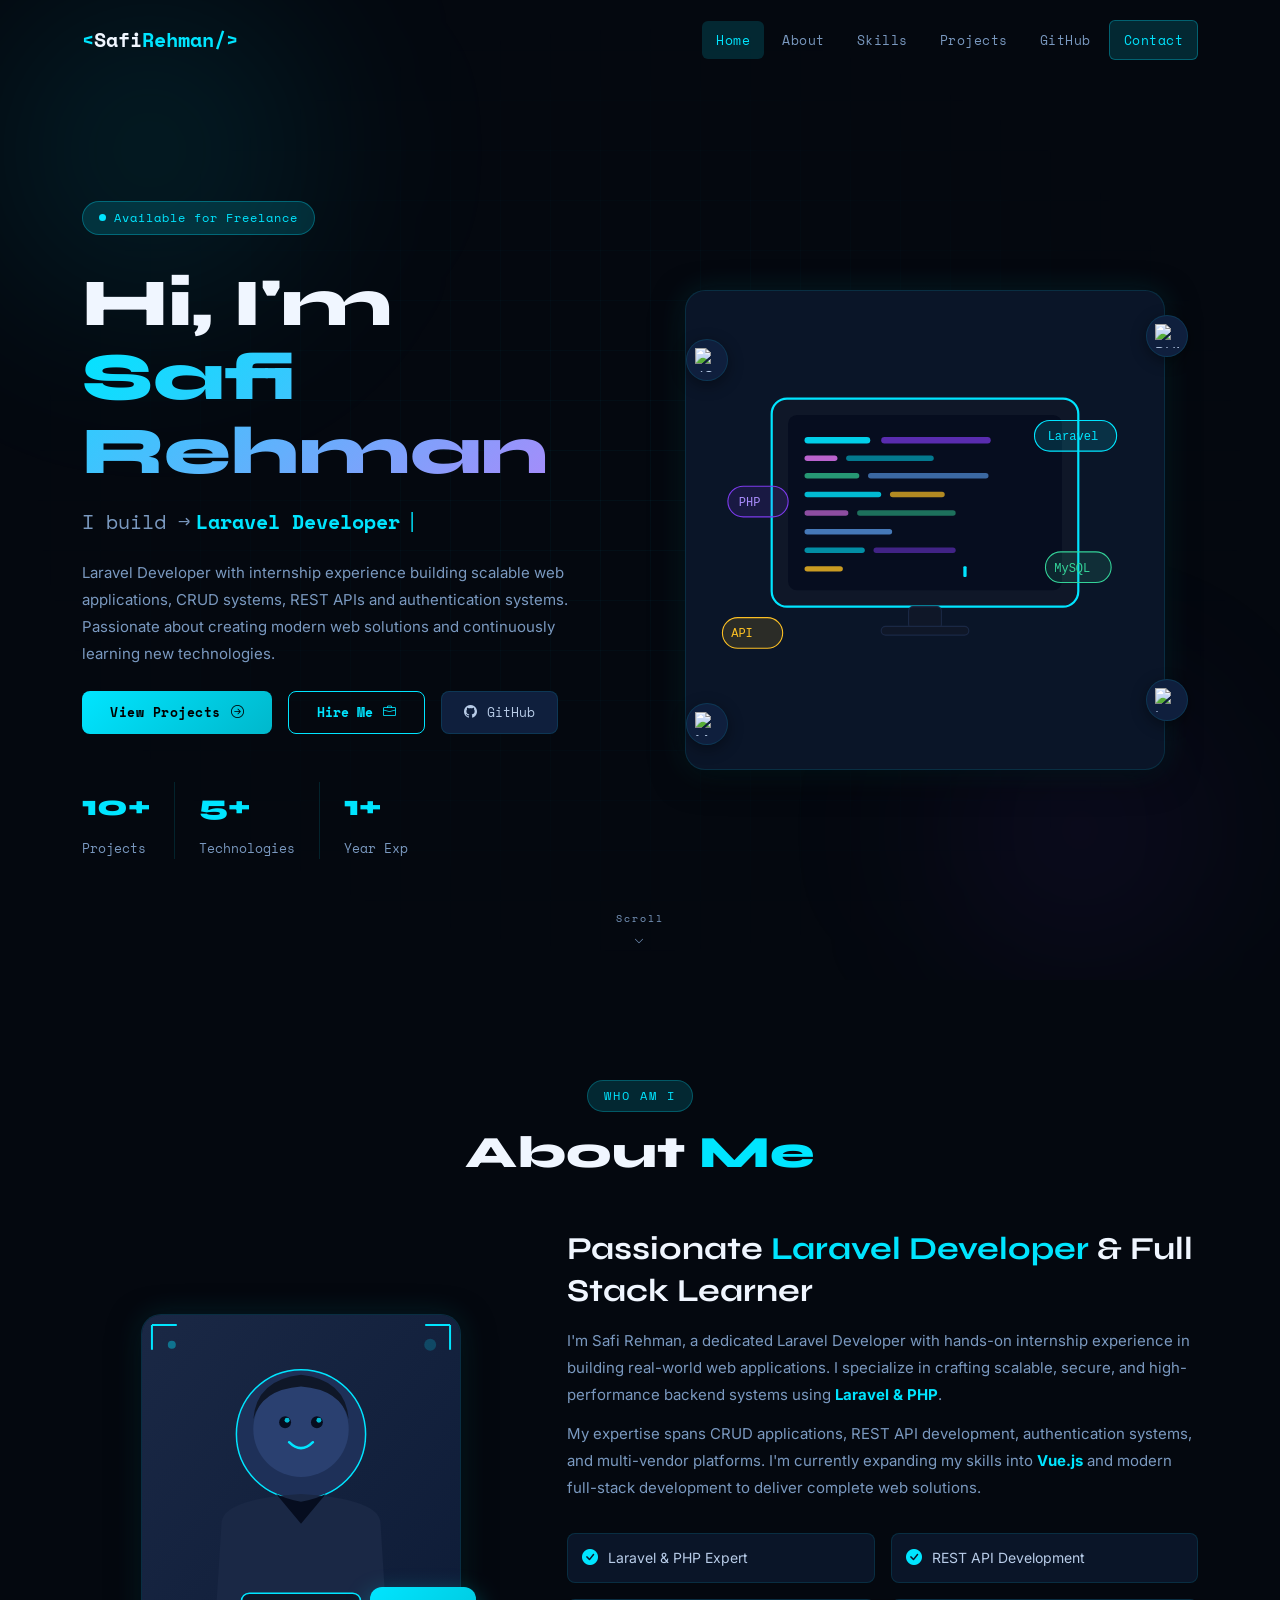
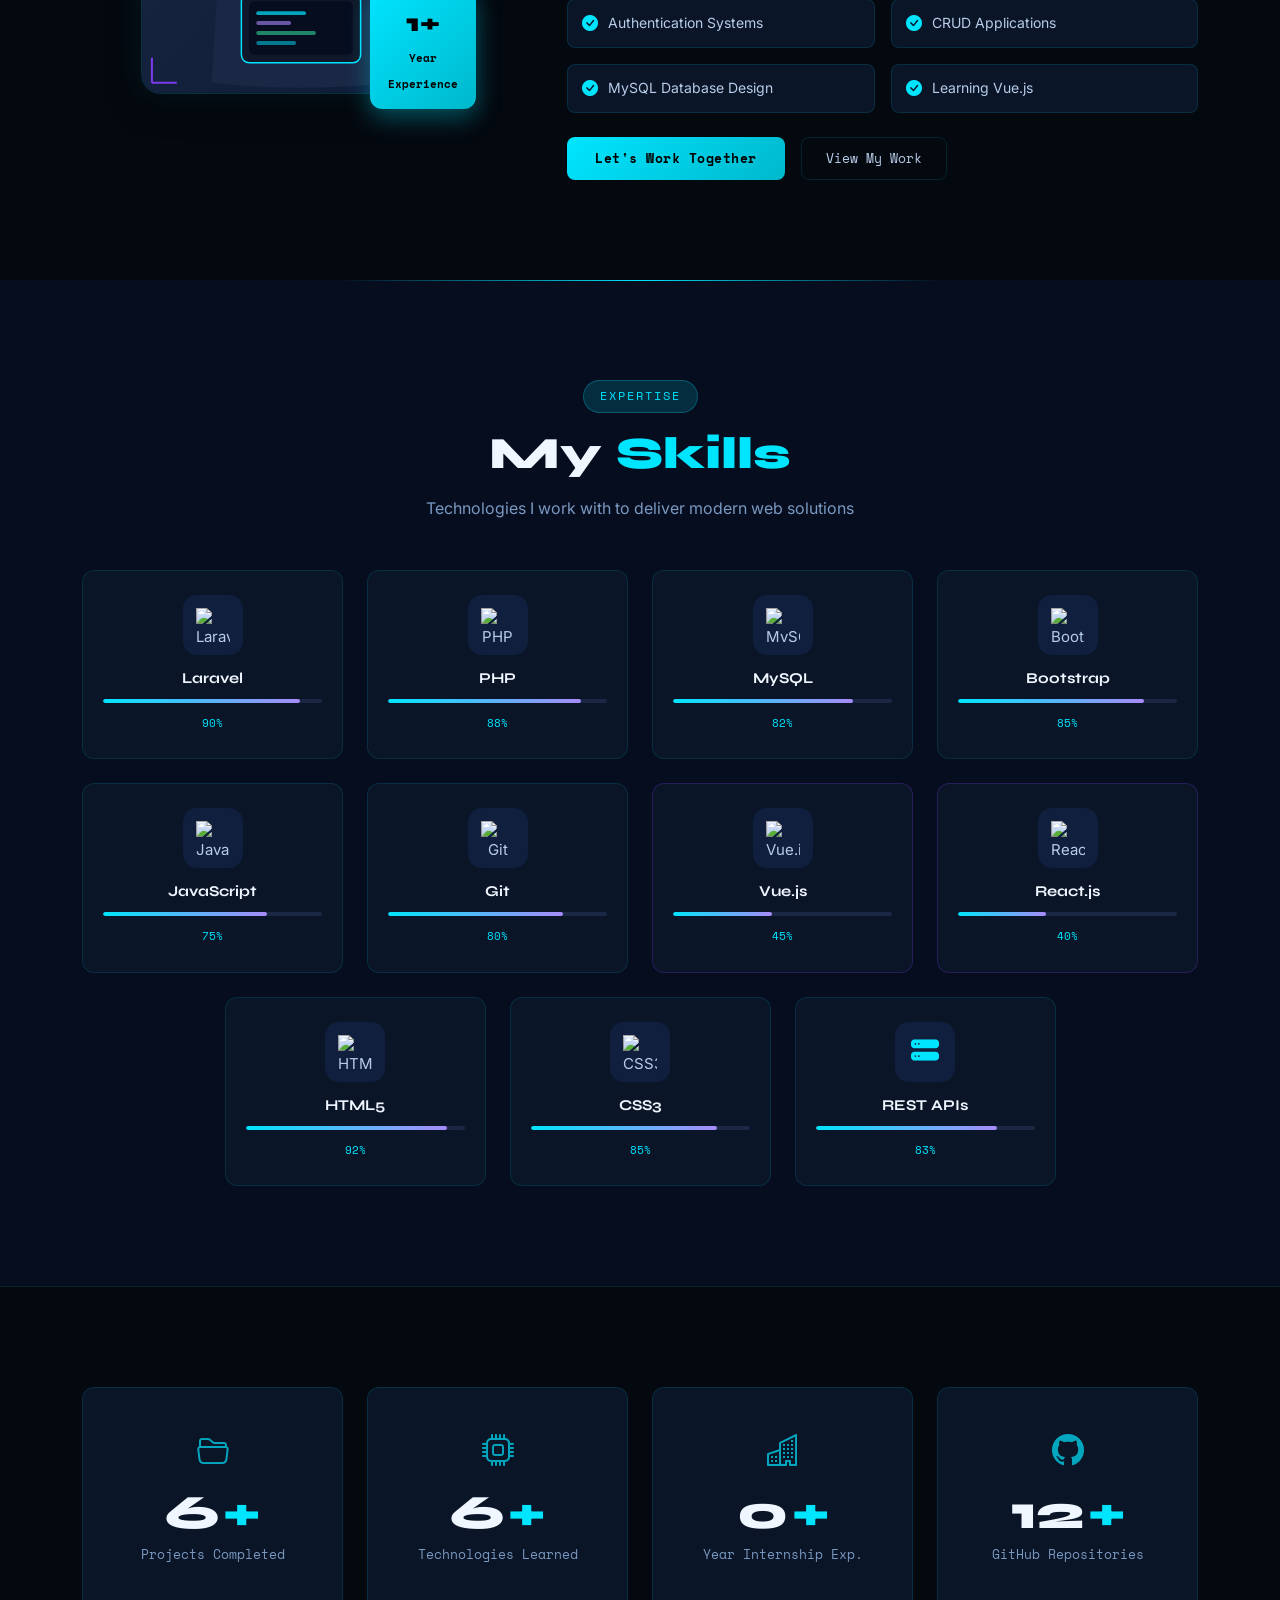
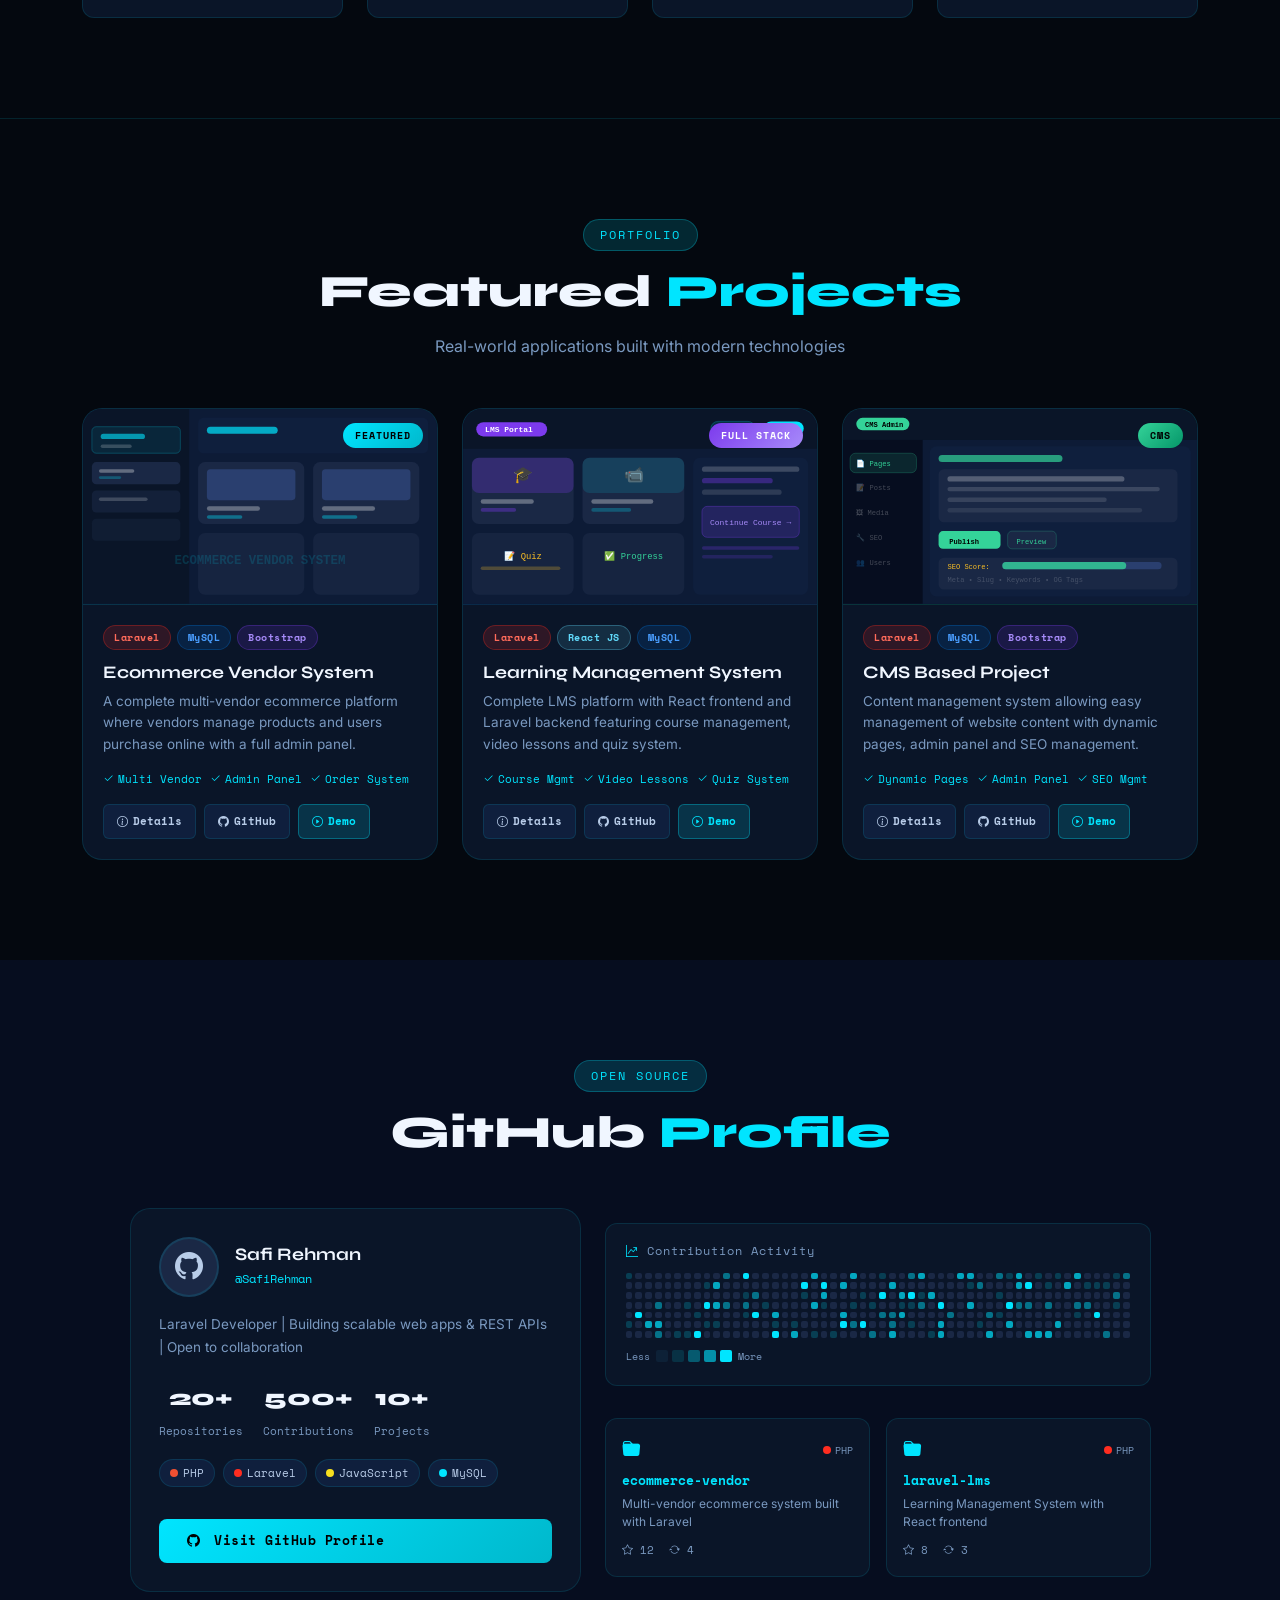
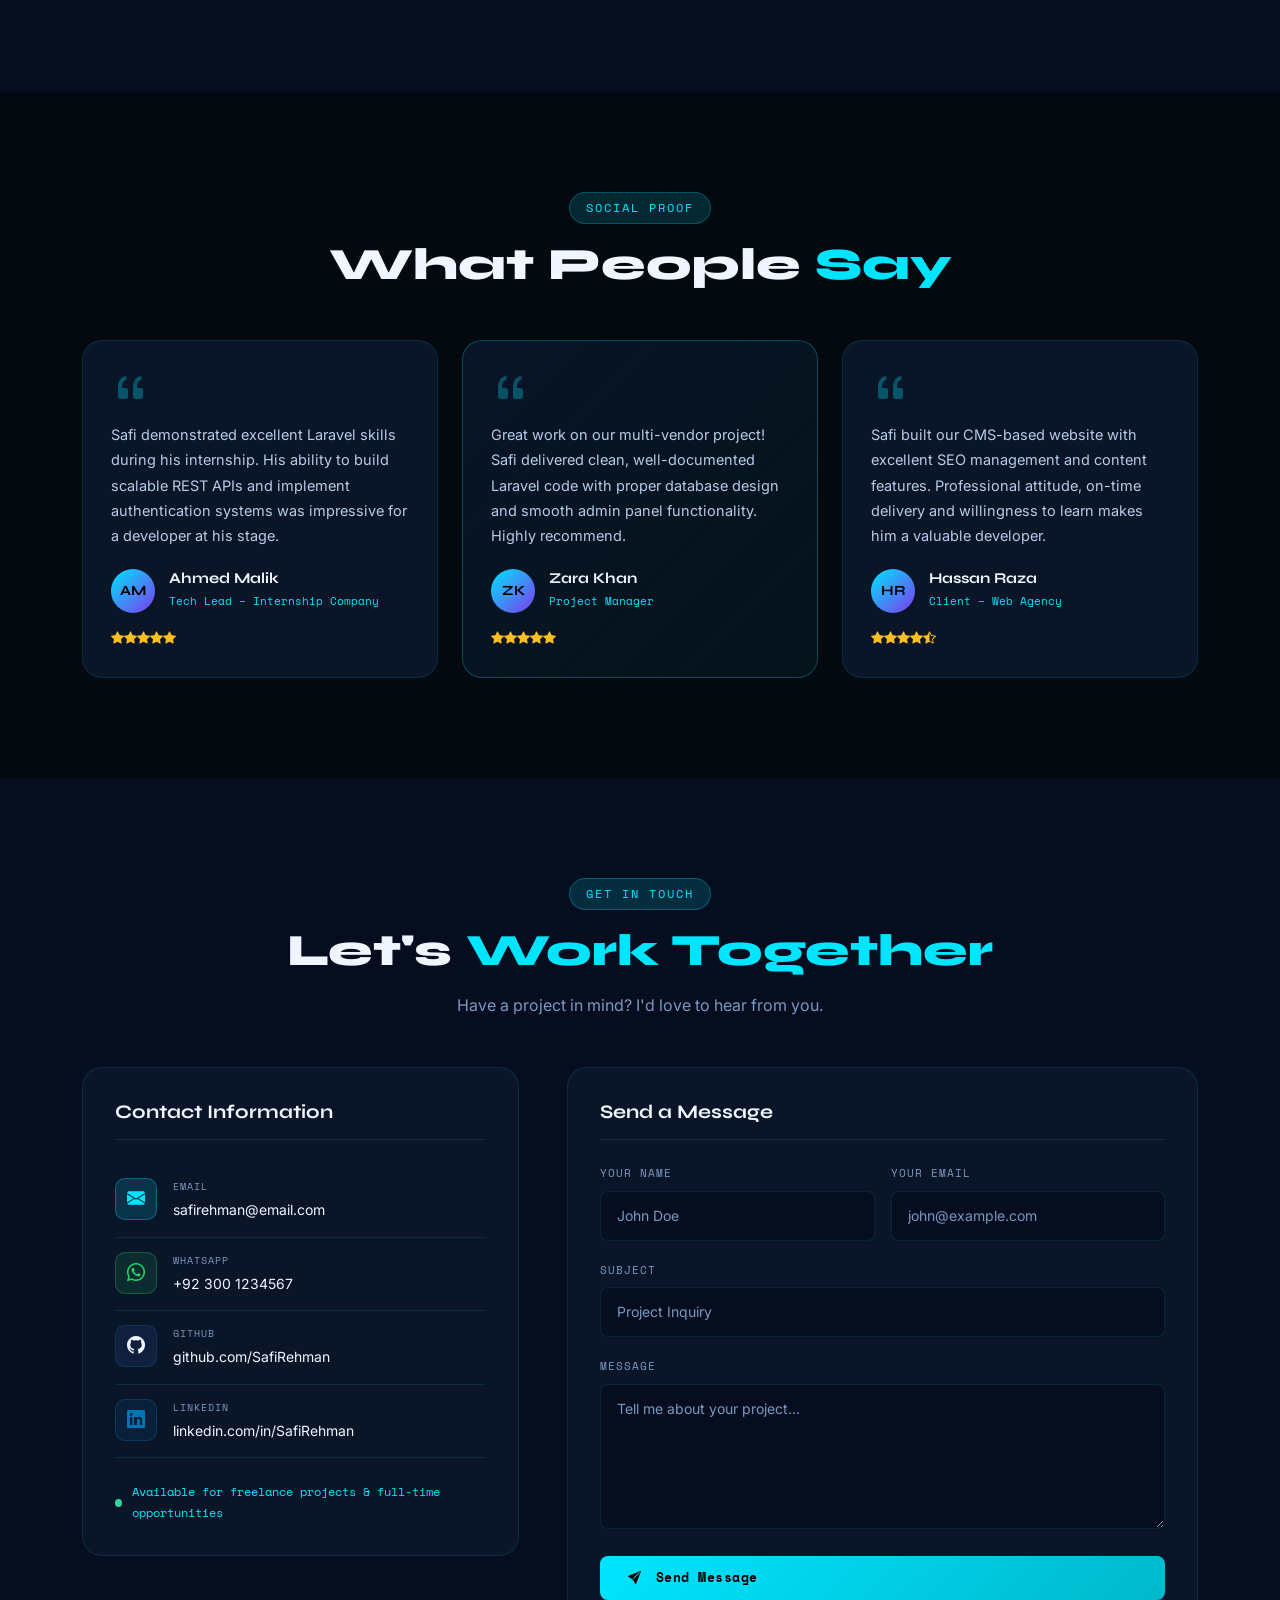
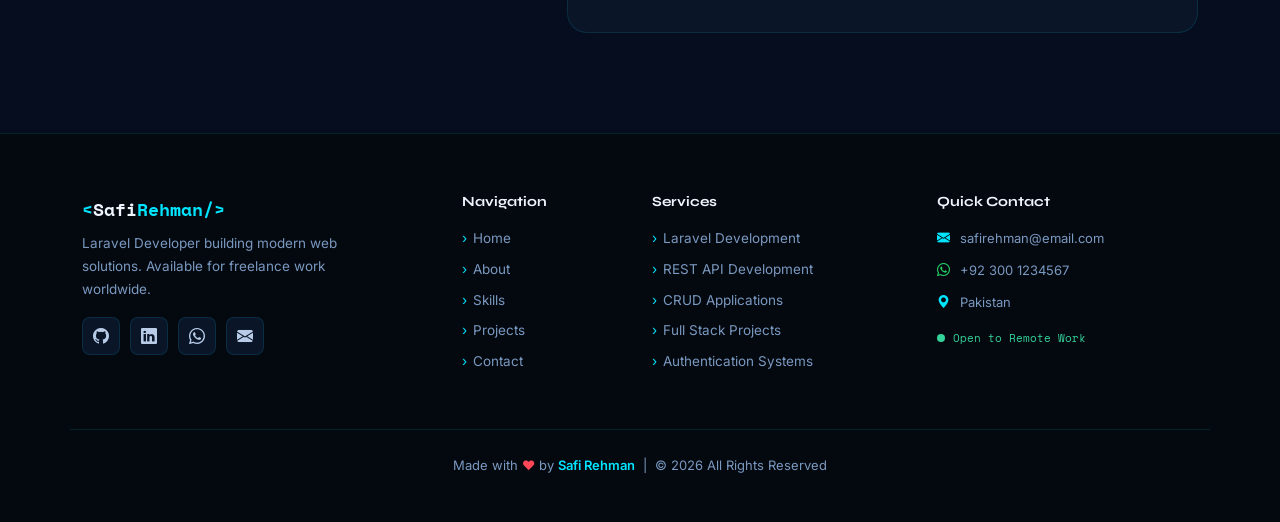
==== index.html @ 3c4dfdd4 "Porfolio website" ====
<!DOCTYPE html>
<html lang="en">
<head>
  <meta charset="UTF-8" />
  <meta name="viewport" content="width=device-width, initial-scale=1.0" />
  <meta name="description" content="Safi Rehman – Laravel Developer crafting scalable web apps, REST APIs, and full-stack solutions. Available for freelance work." />
  <meta name="keywords" content="Laravel Developer, PHP Developer, Full Stack Developer, REST API, Freelance Developer, Safi Rehman" />
  <meta name="author" content="Safi Rehman" />
  <meta property="og:title" content="Safi Rehman | Laravel Developer" />
  <meta property="og:description" content="Laravel Developer building scalable web apps & REST APIs." />
  <title>Safi Rehman | Laravel Developer</title>

  <!-- Bootstrap 5 -->
  <link href="https://cdn.jsdelivr.net/npm/bootstrap@5.3.3/dist/css/bootstrap.min.css" rel="stylesheet"/>
  <!-- AOS -->
  <link href="https://unpkg.com/aos@2.3.4/dist/aos.css" rel="stylesheet"/>
  <!-- Bootstrap Icons -->
  <link href="https://cdn.jsdelivr.net/npm/bootstrap-icons@1.11.3/font/bootstrap-icons.min.css" rel="stylesheet"/>
  <!-- Google Fonts -->
  <link href="https://fonts.googleapis.com/css2?family=Space+Mono:wght@400;700&family=Syne:wght@400;600;700;800&family=Inter:wght@300;400;500&display=swap" rel="stylesheet"/>
  <!-- Custom CSS -->
  <link rel="stylesheet" href="style.css"/>
</head>
<body>

<!-- ===================== NAVBAR ===================== -->
<nav class="navbar navbar-expand-lg fixed-top" id="mainNav">
  <div class="container">
    <a class="navbar-brand" href="#home">
      <span class="brand-dot">&lt;</span>Safi<span class="brand-accent">Rehman</span><span class="brand-dot">/&gt;</span>
    </a>
    <button class="navbar-toggler" type="button" data-bs-toggle="collapse" data-bs-target="#navMenu">
      <span class="hamburger-icon"><span></span><span></span><span></span></span>
    </button>
    <div class="collapse navbar-collapse" id="navMenu">
      <ul class="navbar-nav ms-auto align-items-lg-center gap-lg-1">
        <li class="nav-item"><a class="nav-link" href="#home">Home</a></li>
        <li class="nav-item"><a class="nav-link" href="#about">About</a></li>
        <li class="nav-item"><a class="nav-link" href="#skills">Skills</a></li>
        <li class="nav-item"><a class="nav-link" href="#projects">Projects</a></li>
        <li class="nav-item"><a class="nav-link" href="#github">GitHub</a></li>
        <li class="nav-item"><a class="nav-link nav-cta" href="#contact">Contact</a></li>
      </ul>
    </div>
  </div>
</nav>

<!-- ===================== HERO ===================== -->
<section id="home" class="hero-section">
  <div class="hero-bg-grid"></div>
  <div class="hero-orb hero-orb-1"></div>
  <div class="hero-orb hero-orb-2"></div>
  <div class="container">
    <div class="row align-items-center min-vh-100">
      <div class="col-lg-6 hero-content" data-aos="fade-right" data-aos-duration="900">
        <div class="hero-badge mb-3"><span class="badge-dot"></span> Available for Freelance</div>
        <h1 class="hero-heading">Hi, I'm<br/><span class="name-highlight">Safi Rehman</span></h1>
        <div class="hero-typed-wrapper">
          <span class="typed-prefix">I build → </span>
          <span id="typed-text" class="typed-text"></span><span class="typed-cursor">|</span>
        </div>
        <p class="hero-desc">
          Laravel Developer with internship experience building scalable web applications, CRUD systems, REST APIs and authentication systems. Passionate about creating modern web solutions and continuously learning new technologies.
        </p>
        <div class="hero-btns d-flex flex-wrap gap-3 mt-4">
          <a href="#projects" class="btn btn-primary-custom">View Projects <i class="bi bi-arrow-right-circle ms-1"></i></a>
          <a href="#contact" class="btn btn-hire">Hire Me <i class="bi bi-briefcase ms-1"></i></a>
          <a href="https://github.com" target="_blank" class="btn btn-github-hero"><i class="bi bi-github me-1"></i> GitHub</a>
        </div>
        <div class="hero-stats d-flex gap-4 mt-5">
          <div class="hero-stat"><span class="stat-num">10+</span><span class="stat-label">Projects</span></div>
          <div class="hero-stat-divider"></div>
          <div class="hero-stat"><span class="stat-num">5+</span><span class="stat-label">Technologies</span></div>
          <div class="hero-stat-divider"></div>
          <div class="hero-stat"><span class="stat-num">1+</span><span class="stat-label">Year Exp</span></div>
        </div>
      </div>
      <div class="col-lg-6 d-flex justify-content-center mt-5 mt-lg-0" data-aos="fade-left" data-aos-duration="900" data-aos-delay="200">
        <div class="hero-illustration-wrapper">
          <div class="hero-card-glow"></div>
          <div class="hero-avatar-card">
            <div class="hero-avatar-bg">
              <svg viewBox="0 0 400 400" xmlns="http://www.w3.org/2000/svg" class="hero-svg-illustration">
                <!-- Monitor -->
                <rect x="60" y="80" width="280" height="190" rx="14" fill="#0f1728" stroke="#00e5ff" stroke-width="2"/>
                <rect x="75" y="95" width="250" height="160" rx="8" fill="#060d1f"/>
                <!-- Code lines -->
                <rect x="90" y="115" width="60" height="6" rx="3" fill="#00e5ff" opacity="0.9"/>
                <rect x="160" y="115" width="100" height="6" rx="3" fill="#7c3aed" opacity="0.7"/>
                <rect x="90" y="132" width="30" height="5" rx="2.5" fill="#e879f9" opacity="0.8"/>
                <rect x="128" y="132" width="80" height="5" rx="2.5" fill="#00e5ff" opacity="0.5"/>
                <rect x="90" y="148" width="50" height="5" rx="2.5" fill="#34d399" opacity="0.7"/>
                <rect x="148" y="148" width="110" height="5" rx="2.5" fill="#60a5fa" opacity="0.6"/>
                <rect x="90" y="165" width="70" height="5" rx="2.5" fill="#00e5ff" opacity="0.8"/>
                <rect x="168" y="165" width="50" height="5" rx="2.5" fill="#fbbf24" opacity="0.7"/>
                <rect x="90" y="182" width="40" height="5" rx="2.5" fill="#e879f9" opacity="0.6"/>
                <rect x="138" y="182" width="90" height="5" rx="2.5" fill="#34d399" opacity="0.5"/>
                <rect x="90" y="199" width="80" height="5" rx="2.5" fill="#60a5fa" opacity="0.7"/>
                <rect x="90" y="216" width="55" height="5" rx="2.5" fill="#00e5ff" opacity="0.6"/>
                <rect x="153" y="216" width="75" height="5" rx="2.5" fill="#7c3aed" opacity="0.5"/>
                <rect x="90" y="233" width="35" height="5" rx="2.5" fill="#fbbf24" opacity="0.8"/>
                <!-- Cursor blink -->
                <rect x="235" y="233" width="3" height="10" rx="1" fill="#00e5ff" class="svg-cursor"/>
                <!-- Monitor stand -->
                <rect x="185" y="270" width="30" height="20" rx="4" fill="#0f1728" stroke="#1a2845" stroke-width="1"/>
                <rect x="160" y="288" width="80" height="8" rx="4" fill="#0f1728" stroke="#1a2845" stroke-width="1"/>
                <!-- Floating badges -->
                <g transform="translate(300,100)">
                  <rect x="0" y="0" width="75" height="28" rx="14" fill="#00e5ff22" stroke="#00e5ff" stroke-width="1"/>
                  <text x="12" y="18" font-family="monospace" font-size="11" fill="#00e5ff">Laravel</text>
                </g>
                <g transform="translate(20,160)">
                  <rect x="0" y="0" width="55" height="28" rx="14" fill="#7c3aed22" stroke="#7c3aed" stroke-width="1"/>
                  <text x="10" y="18" font-family="monospace" font-size="11" fill="#a78bfa">PHP</text>
                </g>
                <g transform="translate(310,220)">
                  <rect x="0" y="0" width="60" height="28" rx="14" fill="#34d39922" stroke="#34d399" stroke-width="1"/>
                  <text x="8" y="18" font-family="monospace" font-size="11" fill="#34d399">MySQL</text>
                </g>
                <g transform="translate(15,280)">
                  <rect x="0" y="0" width="55" height="28" rx="14" fill="#fbbf2422" stroke="#fbbf24" stroke-width="1"/>
                  <text x="8" y="18" font-family="monospace" font-size="11" fill="#fbbf24">API</text>
                </g>
              </svg>
            </div>
            <!-- Tech orbit -->
            <div class="orbit-ring">
              <div class="orbit-icon orbit-php"><img src="https://cdn.jsdelivr.net/gh/devicons/devicon/icons/php/php-plain.svg" alt="PHP"/></div>
              <div class="orbit-icon orbit-laravel"><img src="https://cdn.jsdelivr.net/gh/devicons/devicon/icons/laravel/laravel-original.svg" alt="Laravel"/></div>
              <div class="orbit-icon orbit-mysql"><img src="https://cdn.jsdelivr.net/gh/devicons/devicon/icons/mysql/mysql-original.svg" alt="MySQL"/></div>
              <div class="orbit-icon orbit-js"><img src="https://cdn.jsdelivr.net/gh/devicons/devicon/icons/javascript/javascript-original.svg" alt="JS"/></div>
            </div>
          </div>
        </div>
      </div>
    </div>
  </div>
  <div class="scroll-indicator">
    <span>Scroll</span>
    <div class="scroll-arrow"><i class="bi bi-chevron-down"></i></div>
  </div>
</section>

<!-- ===================== ABOUT ===================== -->
<section id="about" class="section-padding">
  <div class="container">
    <div class="section-header text-center mb-5" data-aos="fade-up">
      <span class="section-tag">Who Am I</span>
      <h2 class="section-title">About <span class="accent">Me</span></h2>
    </div>
    <div class="row align-items-center g-5">
      <div class="col-lg-5" data-aos="fade-right" data-aos-duration="800">
        <div class="about-image-wrapper">
          <div class="about-img-card">
            <div class="about-img-inner">
              <svg viewBox="0 0 320 380" xmlns="http://www.w3.org/2000/svg" width="100%">
                <!-- Person silhouette -->
                <defs>
                  <linearGradient id="avatarGrad" x1="0%" y1="0%" x2="100%" y2="100%">
                    <stop offset="0%" style="stop-color:#00e5ff;stop-opacity:0.3"/>
                    <stop offset="100%" style="stop-color:#7c3aed;stop-opacity:0.3"/>
                  </linearGradient>
                  <linearGradient id="bodyGrad" x1="0%" y1="0%" x2="100%" y2="100%">
                    <stop offset="0%" style="stop-color:#1a2845"/>
                    <stop offset="100%" style="stop-color:#0d1b36"/>
                  </linearGradient>
                </defs>
                <rect width="320" height="380" rx="16" fill="url(#bodyGrad)"/>
                <!-- Head -->
                <circle cx="160" cy="120" r="65" fill="#1e3058" stroke="#00e5ff" stroke-width="1.5"/>
                <circle cx="160" cy="115" r="48" fill="#2a4070"/>
                <!-- Face features -->
                <circle cx="144" cy="108" r="6" fill="#060d1f"/>
                <circle cx="176" cy="108" r="6" fill="#060d1f"/>
                <circle cx="146" cy="106" r="2.5" fill="#00e5ff" opacity="0.8"/>
                <circle cx="178" cy="106" r="2.5" fill="#00e5ff" opacity="0.8"/>
                <path d="M148,128 Q160,140 172,128" stroke="#00e5ff" stroke-width="2.5" fill="none" stroke-linecap="round"/>
                <!-- Hair -->
                <path d="M112,105 Q115,65 160,60 Q205,65 208,105 Q200,75 160,72 Q120,75 112,105Z" fill="#0f1728"/>
                <!-- Body -->
                <path d="M80,210 Q80,185 160,180 Q240,185 240,210 L250,370 Q160,380 70,370Z" fill="#1a2845"/>
                <!-- Collar/shirt -->
                <path d="M135,180 L160,210 L185,180 Q175,185 160,188 Q145,185 135,180Z" fill="#060d1f"/>
                <!-- Laptop in hands -->
                <rect x="100" y="280" width="120" height="70" rx="8" fill="#0f1728" stroke="#00e5ff" stroke-width="1.5"/>
                <rect x="108" y="288" width="104" height="54" rx="5" fill="#060d1f"/>
                <!-- Screen glow code lines -->
                <rect x="115" y="298" width="50" height="4" rx="2" fill="#00e5ff" opacity="0.7"/>
                <rect x="115" y="308" width="35" height="4" rx="2" fill="#a78bfa" opacity="0.6"/>
                <rect x="115" y="318" width="60" height="4" rx="2" fill="#34d399" opacity="0.6"/>
                <rect x="115" y="328" width="40" height="4" rx="2" fill="#00e5ff" opacity="0.5"/>
                <!-- Decoration dots -->
                <circle cx="30" cy="30" r="4" fill="#00e5ff" opacity="0.4"/>
                <circle cx="290" cy="350" r="4" fill="#7c3aed" opacity="0.4"/>
                <circle cx="290" cy="30" r="6" fill="#00e5ff" opacity="0.2"/>
                <!-- Corner frame accents -->
                <path d="M10,10 L10,35 M10,10 L35,10" stroke="#00e5ff" stroke-width="2" fill="none"/>
                <path d="M310,10 L310,35 M310,10 L285,10" stroke="#00e5ff" stroke-width="2" fill="none"/>
                <path d="M10,370 L10,345 M10,370 L35,370" stroke="#7c3aed" stroke-width="2" fill="none"/>
                <path d="M310,370 L310,345 M310,370 L285,370" stroke="#7c3aed" stroke-width="2" fill="none"/>
              </svg>
            </div>
            <div class="about-experience-badge">
              <span class="exp-num">1+</span>
              <span class="exp-text">Year<br/>Experience</span>
            </div>
          </div>
        </div>
      </div>
      <div class="col-lg-7" data-aos="fade-left" data-aos-duration="800" data-aos-delay="100">
        <div class="about-content">
          <h3 class="about-title">Passionate <span class="accent">Laravel Developer</span> &amp; Full Stack Learner</h3>
          <p class="about-text">
            I'm Safi Rehman, a dedicated Laravel Developer with hands-on internship experience in building real-world web applications. I specialize in crafting scalable, secure, and high-performance backend systems using <strong class="accent">Laravel & PHP</strong>.
          </p>
          <p class="about-text">
            My expertise spans CRUD applications, REST API development, authentication systems, and multi-vendor platforms. I'm currently expanding my skills into <strong class="accent">Vue.js</strong> and modern full-stack development to deliver complete web solutions.
          </p>
          <div class="about-highlights row g-3 mt-3">
            <div class="col-sm-6">
              <div class="highlight-item"><i class="bi bi-check-circle-fill accent"></i> Laravel & PHP Expert</div>
            </div>
            <div class="col-sm-6">
              <div class="highlight-item"><i class="bi bi-check-circle-fill accent"></i> REST API Development</div>
            </div>
            <div class="col-sm-6">
              <div class="highlight-item"><i class="bi bi-check-circle-fill accent"></i> Authentication Systems</div>
            </div>
            <div class="col-sm-6">
              <div class="highlight-item"><i class="bi bi-check-circle-fill accent"></i> CRUD Applications</div>
            </div>
            <div class="col-sm-6">
              <div class="highlight-item"><i class="bi bi-check-circle-fill accent"></i> MySQL Database Design</div>
            </div>
            <div class="col-sm-6">
              <div class="highlight-item"><i class="bi bi-check-circle-fill accent"></i> Learning Vue.js</div>
            </div>
          </div>
          <div class="about-actions d-flex flex-wrap gap-3 mt-4">
            <a href="#contact" class="btn btn-primary-custom">Let's Work Together</a>
            <a href="#projects" class="btn btn-outline-custom">View My Work</a>
          </div>
        </div>
      </div>
    </div>
  </div>
</section>

<!-- ===================== SKILLS ===================== -->
<section id="skills" class="section-padding skills-bg">
  <div class="container">
    <div class="section-header text-center mb-5" data-aos="fade-up">
      <span class="section-tag">Expertise</span>
      <h2 class="section-title">My <span class="accent">Skills</span></h2>
      <p class="section-subtitle">Technologies I work with to deliver modern web solutions</p>
    </div>
    <div class="row g-4 justify-content-center">

      <!-- Skill Card -->
      <div class="col-6 col-md-4 col-lg-3" data-aos="zoom-in" data-aos-delay="0">
        <div class="skill-card">
          <div class="skill-icon-wrap">
            <img src="https://cdn.jsdelivr.net/gh/devicons/devicon/icons/laravel/laravel-original.svg" alt="Laravel" class="skill-icon"/>
          </div>
          <h5 class="skill-name">Laravel</h5>
          <div class="skill-bar-track"><div class="skill-bar-fill" data-width="90"></div></div>
          <span class="skill-pct">90%</span>
          <div class="skill-hover-overlay"><span>Backend Framework</span></div>
        </div>
      </div>

      <div class="col-6 col-md-4 col-lg-3" data-aos="zoom-in" data-aos-delay="60">
        <div class="skill-card">
          <div class="skill-icon-wrap">
            <img src="https://cdn.jsdelivr.net/gh/devicons/devicon/icons/php/php-plain.svg" alt="PHP" class="skill-icon"/>
          </div>
          <h5 class="skill-name">PHP</h5>
          <div class="skill-bar-track"><div class="skill-bar-fill" data-width="88"></div></div>
          <span class="skill-pct">88%</span>
          <div class="skill-hover-overlay"><span>Server Side Language</span></div>
        </div>
      </div>

      <div class="col-6 col-md-4 col-lg-3" data-aos="zoom-in" data-aos-delay="120">
        <div class="skill-card">
          <div class="skill-icon-wrap">
            <img src="https://cdn.jsdelivr.net/gh/devicons/devicon/icons/mysql/mysql-original.svg" alt="MySQL" class="skill-icon"/>
          </div>
          <h5 class="skill-name">MySQL</h5>
          <div class="skill-bar-track"><div class="skill-bar-fill" data-width="82"></div></div>
          <span class="skill-pct">82%</span>
          <div class="skill-hover-overlay"><span>Database Management</span></div>
        </div>
      </div>

      <div class="col-6 col-md-4 col-lg-3" data-aos="zoom-in" data-aos-delay="180">
        <div class="skill-card">
          <div class="skill-icon-wrap">
            <img src="https://cdn.jsdelivr.net/gh/devicons/devicon/icons/bootstrap/bootstrap-original.svg" alt="Bootstrap" class="skill-icon"/>
          </div>
          <h5 class="skill-name">Bootstrap</h5>
          <div class="skill-bar-track"><div class="skill-bar-fill" data-width="85"></div></div>
          <span class="skill-pct">85%</span>
          <div class="skill-hover-overlay"><span>CSS Framework</span></div>
        </div>
      </div>

      <div class="col-6 col-md-4 col-lg-3" data-aos="zoom-in" data-aos-delay="240">
        <div class="skill-card">
          <div class="skill-icon-wrap">
            <img src="https://cdn.jsdelivr.net/gh/devicons/devicon/icons/javascript/javascript-original.svg" alt="JavaScript" class="skill-icon"/>
          </div>
          <h5 class="skill-name">JavaScript</h5>
          <div class="skill-bar-track"><div class="skill-bar-fill" data-width="75"></div></div>
          <span class="skill-pct">75%</span>
          <div class="skill-hover-overlay"><span>Frontend Scripting</span></div>
        </div>
      </div>

      <div class="col-6 col-md-4 col-lg-3" data-aos="zoom-in" data-aos-delay="300">
        <div class="skill-card">
          <div class="skill-icon-wrap">
            <img src="https://cdn.jsdelivr.net/gh/devicons/devicon/icons/git/git-original.svg" alt="Git" class="skill-icon"/>
          </div>
          <h5 class="skill-name">Git</h5>
          <div class="skill-bar-track"><div class="skill-bar-fill" data-width="80"></div></div>
          <span class="skill-pct">80%</span>
          <div class="skill-hover-overlay"><span>Version Control</span></div>
        </div>
      </div>

      <div class="col-6 col-md-4 col-lg-3" data-aos="zoom-in" data-aos-delay="360">
        <div class="skill-card skill-learning">
          <div class="skill-icon-wrap">
            <img src="https://cdn.jsdelivr.net/gh/devicons/devicon/icons/vuejs/vuejs-original.svg" alt="Vue.js" class="skill-icon"/>
          </div>
          <h5 class="skill-name">Vue.js</h5>
          <div class="skill-bar-track"><div class="skill-bar-fill" data-width="45"></div></div>
          <span class="skill-pct">45%</span>
          <div class="skill-hover-overlay"><span>Currently Learning 🚀</span></div>
        </div>
      </div>

      <div class="col-6 col-md-4 col-lg-3" data-aos="zoom-in" data-aos-delay="420">
        <div class="skill-card skill-learning">
          <div class="skill-icon-wrap">
            <img src="https://cdn.jsdelivr.net/gh/devicons/devicon/icons/react/react-original.svg" alt="React.js" class="skill-icon"/>
          </div>
          <h5 class="skill-name">React.js</h5>
          <div class="skill-bar-track"><div class="skill-bar-fill" data-width="40"></div></div>
          <span class="skill-pct">40%</span>
          <div class="skill-hover-overlay"><span>Currently Learning 🚀</span></div>
        </div>
      </div>

      <div class="col-6 col-md-4 col-lg-3" data-aos="zoom-in" data-aos-delay="480">
        <div class="skill-card">
          <div class="skill-icon-wrap">
            <img src="https://cdn.jsdelivr.net/gh/devicons/devicon/icons/html5/html5-original.svg" alt="HTML5" class="skill-icon"/>
          </div>
          <h5 class="skill-name">HTML5</h5>
          <div class="skill-bar-track"><div class="skill-bar-fill" data-width="92"></div></div>
          <span class="skill-pct">92%</span>
          <div class="skill-hover-overlay"><span>Markup Language</span></div>
        </div>
      </div>

      <div class="col-6 col-md-4 col-lg-3" data-aos="zoom-in" data-aos-delay="540">
        <div class="skill-card">
          <div class="skill-icon-wrap">
            <img src="https://cdn.jsdelivr.net/gh/devicons/devicon/icons/css3/css3-original.svg" alt="CSS3" class="skill-icon"/>
          </div>
          <h5 class="skill-name">CSS3</h5>
          <div class="skill-bar-track"><div class="skill-bar-fill" data-width="85"></div></div>
          <span class="skill-pct">85%</span>
          <div class="skill-hover-overlay"><span>Styling & Animations</span></div>
        </div>
      </div>

      <div class="col-6 col-md-4 col-lg-3" data-aos="zoom-in" data-aos-delay="600">
        <div class="skill-card">
          <div class="skill-icon-wrap">
            <i class="bi bi-hdd-stack-fill skill-icon-bi"></i>
          </div>
          <h5 class="skill-name">REST APIs</h5>
          <div class="skill-bar-track"><div class="skill-bar-fill" data-width="83"></div></div>
          <span class="skill-pct">83%</span>
          <div class="skill-hover-overlay"><span>API Architecture</span></div>
        </div>
      </div>

    </div>
  </div>
</section>

<!-- ===================== STATISTICS ===================== -->
<section id="stats" class="stats-section section-padding">
  <div class="container">
    <div class="row g-4 justify-content-center text-center">
      <div class="col-6 col-md-3" data-aos="zoom-in" data-aos-delay="0">
        <div class="stat-card">
          <div class="stat-icon"><i class="bi bi-folder2-open"></i></div>
          <div class="stat-counter" data-target="10">0</div>
          <div class="stat-plus">+</div>
          <p class="stat-label">Projects Completed</p>
        </div>
      </div>
      <div class="col-6 col-md-3" data-aos="zoom-in" data-aos-delay="100">
        <div class="stat-card">
          <div class="stat-icon"><i class="bi bi-cpu"></i></div>
          <div class="stat-counter" data-target="11">0</div>
          <div class="stat-plus">+</div>
          <p class="stat-label">Technologies Learned</p>
        </div>
      </div>
      <div class="col-6 col-md-3" data-aos="zoom-in" data-aos-delay="200">
        <div class="stat-card">
          <div class="stat-icon"><i class="bi bi-buildings"></i></div>
          <div class="stat-counter" data-target="1">0</div>
          <div class="stat-plus">+</div>
          <p class="stat-label">Year Internship Exp.</p>
        </div>
      </div>
      <div class="col-6 col-md-3" data-aos="zoom-in" data-aos-delay="300">
        <div class="stat-card">
          <div class="stat-icon"><i class="bi bi-github"></i></div>
          <div class="stat-counter" data-target="20">0</div>
          <div class="stat-plus">+</div>
          <p class="stat-label">GitHub Repositories</p>
        </div>
      </div>
    </div>
  </div>
</section>

<!-- ===================== PROJECTS ===================== -->
<section id="projects" class="section-padding">
  <div class="container">
    <div class="section-header text-center mb-5" data-aos="fade-up">
      <span class="section-tag">Portfolio</span>
      <h2 class="section-title">Featured <span class="accent">Projects</span></h2>
      <p class="section-subtitle">Real-world applications built with modern technologies</p>
    </div>
    <div class="row g-4">

      <!-- PROJECT 1 -->
      <div class="col-lg-4 col-md-6" data-aos="fade-up" data-aos-delay="0">
        <div class="project-card" onclick="openProjectModal(0)">
          <div class="project-img-wrap">
            <div class="project-placeholder project-placeholder-1">
              <svg viewBox="0 0 400 220" xmlns="http://www.w3.org/2000/svg">
                <rect width="400" height="220" fill="#0d1b36"/>
                <!-- Shopping UI mockup -->
                <rect x="0" y="0" width="120" height="220" fill="#0a1528"/>
                <rect x="10" y="20" width="100" height="30" rx="5" fill="#00e5ff15" stroke="#00e5ff40" stroke-width="1"/>
                <rect x="20" y="28" width="50" height="6" rx="3" fill="#00e5ff" opacity="0.6"/>
                <rect x="20" y="40" width="35" height="4" rx="2" fill="#ffffff30"/>
                <rect x="10" y="60" width="100" height="25" rx="5" fill="#1a2845"/>
                <rect x="18" y="68" width="40" height="4" rx="2" fill="#ffffff50"/>
                <rect x="18" y="76" width="25" height="3" rx="1.5" fill="#00e5ff40"/>
                <rect x="10" y="92" width="100" height="25" rx="5" fill="#1a2845" opacity="0.6"/>
                <rect x="18" y="100" width="55" height="4" rx="2" fill="#ffffff30"/>
                <rect x="10" y="124" width="100" height="25" rx="5" fill="#1a2845" opacity="0.4"/>
                <!-- Main area -->
                <rect x="130" y="10" width="260" height="40" rx="6" fill="#0f1f3d"/>
                <rect x="140" y="20" width="80" height="8" rx="4" fill="#00e5ff" opacity="0.7"/>
                <rect x="330" y="18" width="50" height="12" rx="6" fill="#00e5ff"/>
                <text x="336" y="28" font-size="8" fill="#000" font-family="monospace" font-weight="bold">+Add</text>
                <!-- Product grid -->
                <rect x="130" y="60" width="120" height="70" rx="8" fill="#1a2845"/>
                <rect x="140" y="68" width="100" height="35" rx="4" fill="#2a3f6f"/>
                <rect x="140" y="110" width="60" height="5" rx="2.5" fill="#ffffff50"/>
                <rect x="140" y="120" width="40" height="4" rx="2" fill="#00e5ff60"/>
                <rect x="260" y="60" width="120" height="70" rx="8" fill="#1a2845"/>
                <rect x="270" y="68" width="100" height="35" rx="4" fill="#2a3f6f"/>
                <rect x="270" y="110" width="60" height="5" rx="2.5" fill="#ffffff50"/>
                <rect x="270" y="120" width="40" height="4" rx="2" fill="#00e5ff60"/>
                <rect x="130" y="140" width="120" height="70" rx="8" fill="#1a2845" opacity="0.7"/>
                <rect x="260" y="140" width="120" height="70" rx="8" fill="#1a2845" opacity="0.7"/>
                <!-- Top overlay text -->
                <text x="200" y="175" text-anchor="middle" font-size="14" fill="#00e5ff" opacity="0.15" font-family="monospace" font-weight="bold">ECOMMERCE VENDOR SYSTEM</text>
              </svg>
            </div>
            <div class="project-overlay">
              <span class="project-view-btn"><i class="bi bi-eye"></i> View Details</span>
            </div>
            <div class="project-badge">Featured</div>
          </div>
          <div class="project-body">
            <div class="project-tech-badges">
              <span class="tech-badge badge-laravel">Laravel</span>
              <span class="tech-badge badge-mysql">MySQL</span>
              <span class="tech-badge badge-bootstrap">Bootstrap</span>
            </div>
            <h4 class="project-title">Ecommerce Vendor System</h4>
            <p class="project-desc">A complete multi-vendor ecommerce platform where vendors manage products and users purchase online with a full admin panel.</p>
            <div class="project-features">
              <span><i class="bi bi-check2"></i> Multi Vendor</span>
              <span><i class="bi bi-check2"></i> Admin Panel</span>
              <span><i class="bi bi-check2"></i> Order System</span>
            </div>
            <div class="project-actions">
              <button class="btn-project-sm" onclick="event.stopPropagation(); openProjectModal(0)"><i class="bi bi-info-circle"></i> Details</button>
              <a href="https://github.com" target="_blank" class="btn-project-sm" onclick="event.stopPropagation()"><i class="bi bi-github"></i> GitHub</a>
              <a href="#" class="btn-project-sm btn-demo" onclick="event.stopPropagation()"><i class="bi bi-play-circle"></i> Demo</a>
            </div>
          </div>
        </div>
      </div>

      <!-- PROJECT 2 -->
      <div class="col-lg-4 col-md-6" data-aos="fade-up" data-aos-delay="100">
        <div class="project-card" onclick="openProjectModal(1)">
          <div class="project-img-wrap">
            <div class="project-placeholder project-placeholder-2">
              <svg viewBox="0 0 400 220" xmlns="http://www.w3.org/2000/svg">
                <rect width="400" height="220" fill="#0d1b36"/>
                <!-- LMS UI mockup -->
                <rect x="0" y="0" width="400" height="45" fill="#0a1528"/>
                <rect x="15" y="15" width="80" height="16" rx="8" fill="#7c3aed"/>
                <text x="25" y="26" font-size="9" fill="white" font-family="monospace" font-weight="bold">LMS Portal</text>
                <rect x="280" y="14" width="50" height="16" rx="8" fill="#00e5ff20" stroke="#00e5ff40" stroke-width="1"/>
                <text x="291" y="25" font-size="8" fill="#00e5ff" font-family="monospace">Student</text>
                <rect x="340" y="14" width="45" height="16" rx="8" fill="#00e5ff"/>
                <text x="349" y="25" font-size="8" fill="#000" font-family="monospace" font-weight="bold">Login</text>
                <!-- Course cards -->
                <rect x="10" y="55" width="115" height="75" rx="8" fill="#1a2845"/>
                <rect x="10" y="55" width="115" height="40" rx="8" fill="#7c3aed40"/>
                <text x="68" y="80" text-anchor="middle" font-size="18" fill="#7c3aed">🎓</text>
                <rect x="20" y="102" width="60" height="5" rx="2.5" fill="#ffffff50"/>
                <rect x="20" y="112" width="40" height="4" rx="2" fill="#7c3aed60"/>
                <rect x="135" y="55" width="115" height="75" rx="8" fill="#1a2845"/>
                <rect x="135" y="55" width="115" height="40" rx="8" fill="#00e5ff20"/>
                <text x="193" y="80" text-anchor="middle" font-size="18" fill="#00e5ff">📹</text>
                <rect x="145" y="102" width="70" height="5" rx="2.5" fill="#ffffff50"/>
                <rect x="145" y="112" width="45" height="4" rx="2" fill="#00e5ff40"/>
                <rect x="260" y="55" width="130" height="155" rx="8" fill="#0f1f3d"/>
                <rect x="270" y="65" width="110" height="6" rx="3" fill="#ffffff30"/>
                <rect x="270" y="78" width="80" height="6" rx="3" fill="#7c3aed60"/>
                <rect x="270" y="91" width="90" height="6" rx="3" fill="#ffffff20"/>
                <rect x="270" y="110" width="110" height="35" rx="6" fill="#7c3aed30" stroke="#7c3aed60" stroke-width="1"/>
                <text x="325" y="131" text-anchor="middle" font-size="9" fill="#a78bfa" font-family="monospace">Continue Course →</text>
                <rect x="270" y="155" width="110" height="4" rx="2" fill="#7c3aed40"/>
                <rect x="270" y="165" width="80" height="4" rx="2" fill="#7c3aed30"/>
                <!-- Quiz indicator -->
                <rect x="10" y="140" width="115" height="70" rx="8" fill="#1a2845" opacity="0.7"/>
                <text x="68" y="170" text-anchor="middle" font-size="10" fill="#fbbf24" font-family="monospace">📝 Quiz</text>
                <rect x="20" y="178" width="90" height="4" rx="2" fill="#fbbf2440"/>
                <rect x="135" y="140" width="115" height="70" rx="8" fill="#1a2845" opacity="0.7"/>
                <text x="193" y="170" text-anchor="middle" font-size="10" fill="#34d399" font-family="monospace">✅ Progress</text>
              </svg>
            </div>
            <div class="project-overlay">
              <span class="project-view-btn"><i class="bi bi-eye"></i> View Details</span>
            </div>
            <div class="project-badge badge-purple">Full Stack</div>
          </div>
          <div class="project-body">
            <div class="project-tech-badges">
              <span class="tech-badge badge-laravel">Laravel</span>
              <span class="tech-badge badge-react">React JS</span>
              <span class="tech-badge badge-mysql">MySQL</span>
            </div>
            <h4 class="project-title">Learning Management System</h4>
            <p class="project-desc">Complete LMS platform with React frontend and Laravel backend featuring course management, video lessons and quiz system.</p>
            <div class="project-features">
              <span><i class="bi bi-check2"></i> Course Mgmt</span>
              <span><i class="bi bi-check2"></i> Video Lessons</span>
              <span><i class="bi bi-check2"></i> Quiz System</span>
            </div>
            <div class="project-actions">
              <button class="btn-project-sm" onclick="event.stopPropagation(); openProjectModal(1)"><i class="bi bi-info-circle"></i> Details</button>
              <a href="https://github.com" target="_blank" class="btn-project-sm" onclick="event.stopPropagation()"><i class="bi bi-github"></i> GitHub</a>
              <a href="#" class="btn-project-sm btn-demo" onclick="event.stopPropagation()"><i class="bi bi-play-circle"></i> Demo</a>
            </div>
          </div>
        </div>
      </div>

      <!-- PROJECT 3 -->
      <div class="col-lg-4 col-md-6" data-aos="fade-up" data-aos-delay="200">
        <div class="project-card" onclick="openProjectModal(2)">
          <div class="project-img-wrap">
            <div class="project-placeholder project-placeholder-3">
              <svg viewBox="0 0 400 220" xmlns="http://www.w3.org/2000/svg">
                <rect width="400" height="220" fill="#0d1b36"/>
                <!-- CMS UI -->
                <rect x="0" y="0" width="400" height="35" fill="#0a1528"/>
                <rect x="15" y="10" width="60" height="14" rx="7" fill="#34d399"/>
                <text x="25" y="20" font-size="8" fill="#000" font-family="monospace" font-weight="bold">CMS Admin</text>
                <!-- Sidebar -->
                <rect x="0" y="35" width="90" height="185" fill="#060d1f"/>
                <rect x="8" y="50" width="75" height="22" rx="6" fill="#34d39920" stroke="#34d39940" stroke-width="1"/>
                <text x="15" y="64" font-size="8" fill="#34d399" font-family="monospace">📄 Pages</text>
                <rect x="8" y="78" width="75" height="22" rx="6" fill="transparent"/>
                <text x="15" y="92" font-size="8" fill="#ffffff40" font-family="monospace">📝 Posts</text>
                <rect x="8" y="106" width="75" height="22" rx="6" fill="transparent"/>
                <text x="15" y="120" font-size="8" fill="#ffffff40" font-family="monospace">🖼 Media</text>
                <rect x="8" y="134" width="75" height="22" rx="6" fill="transparent"/>
                <text x="15" y="148" font-size="8" fill="#ffffff40" font-family="monospace">🔧 SEO</text>
                <rect x="8" y="162" width="75" height="22" rx="6" fill="transparent"/>
                <text x="15" y="176" font-size="8" fill="#ffffff40" font-family="monospace">👥 Users</text>
                <!-- Main content editor -->
                <rect x="98" y="42" width="295" height="170" rx="8" fill="#0f1f3d"/>
                <rect x="108" y="52" width="140" height="8" rx="4" fill="#34d399" opacity="0.7"/>
                <rect x="108" y="68" width="270" height="60" rx="6" fill="#1a2845"/>
                <rect x="118" y="76" width="200" height="6" rx="3" fill="#ffffff40"/>
                <rect x="118" y="88" width="240" height="5" rx="2.5" fill="#ffffff25"/>
                <rect x="118" y="100" width="180" height="5" rx="2.5" fill="#ffffff20"/>
                <rect x="118" y="112" width="220" height="5" rx="2.5" fill="#ffffff15"/>
                <!-- Action buttons -->
                <rect x="108" y="138" width="70" height="20" rx="5" fill="#34d399"/>
                <text x="120" y="152" font-size="8" fill="#000" font-family="monospace" font-weight="bold">Publish</text>
                <rect x="186" y="138" width="55" height="20" rx="5" fill="#1a2845" stroke="#34d39940" stroke-width="1"/>
                <text x="196" y="152" font-size="8" fill="#34d399" font-family="monospace">Preview</text>
                <!-- SEO score indicator -->
                <rect x="108" y="168" width="270" height="36" rx="6" fill="#1a2845"/>
                <text x="118" y="181" font-size="8" fill="#fbbf24" font-family="monospace">SEO Score:</text>
                <rect x="180" y="173" width="180" height="8" rx="4" fill="#2a3f6f"/>
                <rect x="180" y="173" width="140" height="8" rx="4" fill="#34d399" opacity="0.8"/>
                <text x="118" y="196" font-size="8" fill="#ffffff30" font-family="monospace">Meta • Slug • Keywords • OG Tags</text>
              </svg>
            </div>
            <div class="project-overlay">
              <span class="project-view-btn"><i class="bi bi-eye"></i> View Details</span>
            </div>
            <div class="project-badge badge-green">CMS</div>
          </div>
          <div class="project-body">
            <div class="project-tech-badges">
              <span class="tech-badge badge-laravel">Laravel</span>
              <span class="tech-badge badge-mysql">MySQL</span>
              <span class="tech-badge badge-bootstrap">Bootstrap</span>
            </div>
            <h4 class="project-title">CMS Based Project</h4>
            <p class="project-desc">Content management system allowing easy management of website content with dynamic pages, admin panel and SEO management.</p>
            <div class="project-features">
              <span><i class="bi bi-check2"></i> Dynamic Pages</span>
              <span><i class="bi bi-check2"></i> Admin Panel</span>
              <span><i class="bi bi-check2"></i> SEO Mgmt</span>
            </div>
            <div class="project-actions">
              <button class="btn-project-sm" onclick="event.stopPropagation(); openProjectModal(2)"><i class="bi bi-info-circle"></i> Details</button>
              <a href="https://github.com" target="_blank" class="btn-project-sm" onclick="event.stopPropagation()"><i class="bi bi-github"></i> GitHub</a>
              <a href="#" class="btn-project-sm btn-demo" onclick="event.stopPropagation()"><i class="bi bi-play-circle"></i> Demo</a>
            </div>
          </div>
        </div>
      </div>

    </div>
  </div>
</section>

<!-- ===================== PROJECT MODAL ===================== -->
<div class="modal fade" id="projectModal" tabindex="-1" aria-hidden="true">
  <div class="modal-dialog modal-xl modal-dialog-centered">
    <div class="modal-content project-modal-content">
      <div class="modal-header project-modal-header">
        <div>
          <h4 class="modal-title" id="modalProjectTitle"></h4>
          <div id="modalTechBadges" class="mt-2"></div>
        </div>
        <button type="button" class="btn-close btn-close-white" data-bs-dismiss="modal"></button>
      </div>
      <div class="modal-body project-modal-body">
        <div class="row g-4">
          <div class="col-lg-7">
            <!-- Screenshot slider -->
            <div class="modal-slider" id="modalSlider">
              <div class="modal-slides" id="modalSlides"></div>
              <button class="slider-btn slider-prev" onclick="slideModal(-1)"><i class="bi bi-chevron-left"></i></button>
              <button class="slider-btn slider-next" onclick="slideModal(1)"><i class="bi bi-chevron-right"></i></button>
              <div class="slider-dots" id="sliderDots"></div>
            </div>
            <!-- Video preview -->
            <!-- <div class="modal-video-section mt-4">
              <h6 class="modal-section-label"><i class="bi bi-play-circle-fill accent me-2"></i>Project Preview Video</h6>
              <div class="video-embed-wrapper">
                <div class="video-placeholder-modal">
                  <div class="play-icon-big"><i class="bi bi-play-circle-fill"></i></div>
                  <p>Project Demo Video</p>
                  <span class="video-note">Add your YouTube/Vimeo embed URL</span>
                </div>
              </div>
            </div> -->
          </div>
          <div class="col-lg-5">
            <div class="modal-details">
              <h6 class="modal-section-label"><i class="bi bi-info-circle-fill accent me-2"></i>Project Overview</h6>
              <p id="modalDescription" class="modal-desc-text"></p>

              <h6 class="modal-section-label mt-4"><i class="bi bi-star-fill accent me-2"></i>Key Features</h6>
              <ul id="modalFeatures" class="modal-features-list"></ul>

              <div class="modal-cta-btns mt-4 d-flex flex-wrap gap-2">
                <a href="https://github.com" target="_blank" class="btn btn-primary-custom btn-sm-custom">
                  <i class="bi bi-github me-1"></i> GitHub
                </a>
                <!-- <a href="#" class="btn btn-hire btn-sm-custom">
                  <i class="bi bi-arrow-up-right-circle me-1"></i> Live Demo
                </a> -->
              </div>
            </div>
          </div>
        </div>
      </div>
    </div>
  </div>
</div>

<!-- ===================== GITHUB ===================== -->
<section id="github" class="section-padding github-bg">
  <div class="container">
    <div class="section-header text-center mb-5" data-aos="fade-up">
      <span class="section-tag">Open Source</span>
      <h2 class="section-title">GitHub <span class="accent">Profile</span></h2>
    </div>
    <div class="row g-4 align-items-center justify-content-center">
      <div class="col-lg-5" data-aos="fade-right">
        <div class="github-profile-card">
          <div class="github-card-header">
            <div class="github-avatar-wrap">
              <i class="bi bi-github github-avatar-icon"></i>
            </div>
            <div>
              <h4 class="github-name">Safi Rehman</h4>
              <span class="github-handle">@SafiRehman</span>
            </div>
          </div>
          <p class="github-bio">Laravel Developer | Building scalable web apps & REST APIs | Open to collaboration</p>
          <div class="github-stats-row">
            <div class="github-stat-item">
              <span class="github-stat-num">20+</span>
              <span class="github-stat-label">Repositories</span>
            </div>
            <div class="github-stat-item">
              <span class="github-stat-num">500+</span>
              <span class="github-stat-label">Contributions</span>
            </div>
            <div class="github-stat-item">
              <span class="github-stat-num">10+</span>
              <span class="github-stat-label">Projects</span>
            </div>
          </div>
          <div class="github-langs">
            <span class="lang-badge"><span class="lang-dot" style="background:#f05032"></span>PHP</span>
            <span class="lang-badge"><span class="lang-dot" style="background:#ff2d20"></span>Laravel</span>
            <span class="lang-badge"><span class="lang-dot" style="background:#f7df1e"></span>JavaScript</span>
            <span class="lang-badge"><span class="lang-dot" style="background:#00e5ff"></span>MySQL</span>
          </div>
          <a href="https://github.com" target="_blank" class="btn btn-primary-custom w-100 mt-3">
            <i class="bi bi-github me-2"></i>Visit GitHub Profile
          </a>
        </div>
      </div>
      <div class="col-lg-6" data-aos="fade-left">
        <div class="github-contribution-wrap">
          <h6 class="contrib-title"><i class="bi bi-graph-up-arrow accent me-2"></i>Contribution Activity</h6>
          <div class="contrib-grid" id="contribGrid"></div>
          <div class="contrib-legend">
            <span>Less</span>
            <div class="legend-dots">
              <div class="legend-dot" style="background:#0d2137"></div>
              <div class="legend-dot" style="background:#00e5ff22"></div>
              <div class="legend-dot" style="background:#00e5ff55"></div>
              <div class="legend-dot" style="background:#00e5ff99"></div>
              <div class="legend-dot" style="background:#00e5ff"></div>
            </div>
            <span>More</span>
          </div>
        </div>
        <div class="row g-3 mt-2">
          <div class="col-6">
            <div class="repo-card">
              <div class="repo-card-top">
                <i class="bi bi-folder-fill accent"></i>
                <span class="repo-lang"><span class="lang-dot" style="background:#ff2d20"></span>PHP</span>
              </div>
              <h6 class="repo-name">ecommerce-vendor</h6>
              <p class="repo-desc">Multi-vendor ecommerce system built with Laravel</p>
              <div class="repo-meta"><i class="bi bi-star"></i> 12 <i class="bi bi-arrow-repeat ms-2"></i> 4</div>
            </div>
          </div>
          <div class="col-6">
            <div class="repo-card">
              <div class="repo-card-top">
                <i class="bi bi-folder-fill accent"></i>
                <span class="repo-lang"><span class="lang-dot" style="background:#ff2d20"></span>PHP</span>
              </div>
              <h6 class="repo-name">laravel-lms</h6>
              <p class="repo-desc">Learning Management System with React frontend</p>
              <div class="repo-meta"><i class="bi bi-star"></i> 8 <i class="bi bi-arrow-repeat ms-2"></i> 3</div>
            </div>
          </div>
        </div>
      </div>
    </div>
  </div>
</section>

<!-- ===================== TESTIMONIALS ===================== -->
<section id="testimonials" class="section-padding">
  <div class="container">
    <div class="section-header text-center mb-5" data-aos="fade-up">
      <span class="section-tag">Social Proof</span>
      <h2 class="section-title">What People <span class="accent">Say</span></h2>
    </div>
    <div class="row g-4">

      <div class="col-lg-4 col-md-6" data-aos="fade-up" data-aos-delay="0">
        <div class="testimonial-card">
          <div class="testimonial-quote"><i class="bi bi-quote"></i></div>
          <p class="testimonial-text">Safi demonstrated excellent Laravel skills during his internship. His ability to build scalable REST APIs and implement authentication systems was impressive for a developer at his stage.</p>
          <div class="testimonial-author">
            <div class="author-avatar">AM</div>
            <div>
              <h6 class="author-name">Ahmed Malik</h6>
              <span class="author-role">Tech Lead – Internship Company</span>
            </div>
          </div>
          <div class="testimonial-stars">
            <i class="bi bi-star-fill"></i><i class="bi bi-star-fill"></i><i class="bi bi-star-fill"></i><i class="bi bi-star-fill"></i><i class="bi bi-star-fill"></i>
          </div>
        </div>
      </div>

      <div class="col-lg-4 col-md-6" data-aos="fade-up" data-aos-delay="100">
        <div class="testimonial-card testimonial-featured">
          <div class="testimonial-quote"><i class="bi bi-quote"></i></div>
          <p class="testimonial-text">Great work on our multi-vendor project! Safi delivered clean, well-documented Laravel code with proper database design and smooth admin panel functionality. Highly recommend.</p>
          <div class="testimonial-author">
            <div class="author-avatar">ZK</div>
            <div>
              <h6 class="author-name">Zara Khan</h6>
              <span class="author-role">Project Manager</span>
            </div>
          </div>
          <div class="testimonial-stars">
            <i class="bi bi-star-fill"></i><i class="bi bi-star-fill"></i><i class="bi bi-star-fill"></i><i class="bi bi-star-fill"></i><i class="bi bi-star-fill"></i>
          </div>
        </div>
      </div>

      <div class="col-lg-4 col-md-6" data-aos="fade-up" data-aos-delay="200">
        <div class="testimonial-card">
          <div class="testimonial-quote"><i class="bi bi-quote"></i></div>
          <p class="testimonial-text">Safi built our CMS-based website with excellent SEO management and content features. Professional attitude, on-time delivery and willingness to learn makes him a valuable developer.</p>
          <div class="testimonial-author">
            <div class="author-avatar">HR</div>
            <div>
              <h6 class="author-name">Hassan Raza</h6>
              <span class="author-role">Client – Web Agency</span>
            </div>
          </div>
          <div class="testimonial-stars">
            <i class="bi bi-star-fill"></i><i class="bi bi-star-fill"></i><i class="bi bi-star-fill"></i><i class="bi bi-star-fill"></i><i class="bi bi-star-half"></i>
          </div>
        </div>
      </div>

    </div>
  </div>
</section>

<!-- ===================== CONTACT ===================== -->
<section id="contact" class="section-padding contact-bg">
  <div class="container">
    <div class="section-header text-center mb-5" data-aos="fade-up">
      <span class="section-tag">Get In Touch</span>
      <h2 class="section-title">Let's <span class="accent">Work Together</span></h2>
      <p class="section-subtitle">Have a project in mind? I'd love to hear from you.</p>
    </div>
    <div class="row g-5 align-items-start">
      <div class="col-lg-5" data-aos="fade-right">
        <div class="contact-info-panel">
          <h5 class="contact-info-title">Contact Information</h5>
          <div class="contact-info-item">
            <div class="contact-info-icon"><i class="bi bi-envelope-fill"></i></div>
            <div>
              <span class="contact-info-label">Email</span>
              <a href="mailto:safirehman@email.com" class="contact-info-value">safirehman@email.com</a>
            </div>
          </div>
          <div class="contact-info-item">
            <div class="contact-info-icon whatsapp"><i class="bi bi-whatsapp"></i></div>
            <div>
              <span class="contact-info-label">WhatsApp</span>
              <a href="https://wa.me/923001234567" target="_blank" class="contact-info-value">+92 300 1234567</a>
            </div>
          </div>
          <div class="contact-info-item">
            <div class="contact-info-icon github-icon"><i class="bi bi-github"></i></div>
            <div>
              <span class="contact-info-label">GitHub</span>
              <a href="https://github.com" target="_blank" class="contact-info-value">github.com/SafiRehman</a>
            </div>
          </div>
          <div class="contact-info-item">
            <div class="contact-info-icon linkedin-icon"><i class="bi bi-linkedin"></i></div>
            <div>
              <span class="contact-info-label">LinkedIn</span>
              <a href="https://linkedin.com" target="_blank" class="contact-info-value">linkedin.com/in/SafiRehman</a>
            </div>
          </div>
          <div class="contact-availability mt-4">
            <span class="avail-dot"></span>
            <span>Available for freelance projects & full-time opportunities</span>
          </div>
        </div>
      </div>
      <div class="col-lg-7" data-aos="fade-left">
        <div class="contact-form-card">
          <h5 class="contact-form-title">Send a Message</h5>
          <div class="contact-form" id="contactForm">
            <div class="row g-3">
              <div class="col-md-6">
                <div class="form-group-custom">
                  <label>Your Name</label>
                  <input type="text" class="form-input-custom" id="contactName" placeholder="John Doe" required/>
                </div>
              </div>
              <div class="col-md-6">
                <div class="form-group-custom">
                  <label>Your Email</label>
                  <input type="email" class="form-input-custom" id="contactEmail" placeholder="john@example.com" required/>
                </div>
              </div>
              <div class="col-12">
                <div class="form-group-custom">
                  <label>Subject</label>
                  <input type="text" class="form-input-custom" id="contactSubject" placeholder="Project Inquiry"/>
                </div>
              </div>
              <div class="col-12">
                <div class="form-group-custom">
                  <label>Message</label>
                  <textarea class="form-input-custom" id="contactMessage" rows="5" placeholder="Tell me about your project..."></textarea>
                </div>
              </div>
              <div class="col-12">
                <button class="btn btn-primary-custom w-100" onclick="submitContactForm()">
                  <i class="bi bi-send-fill me-2"></i>Send Message
                </button>
              </div>
            </div>
            <div id="formSuccess" class="form-success-msg d-none">
              <i class="bi bi-check-circle-fill"></i> Message sent successfully! I'll get back to you soon.
            </div>
          </div>
        </div>
      </div>
    </div>
  </div>
</section>

<!-- ===================== FOOTER ===================== -->
<footer class="footer-section">
  <div class="container">
    <div class="footer-top row g-4">
      <div class="col-lg-4">
        <a class="navbar-brand footer-brand" href="#home">
          <span class="brand-dot">&lt;</span>Safi<span class="brand-accent">Rehman</span><span class="brand-dot">/&gt;</span>
        </a>
        <p class="footer-tagline mt-2">Laravel Developer building modern web solutions. Available for freelance work worldwide.</p>
        <div class="footer-social mt-3">
          <a href="https://github.com" target="_blank" class="social-btn"><i class="bi bi-github"></i></a>
          <a href="https://linkedin.com" target="_blank" class="social-btn"><i class="bi bi-linkedin"></i></a>
          <a href="https://wa.me/923001234567" target="_blank" class="social-btn whatsapp-btn"><i class="bi bi-whatsapp"></i></a>
          <a href="mailto:safirehman@email.com" class="social-btn"><i class="bi bi-envelope-fill"></i></a>
        </div>
      </div>
      <div class="col-lg-2 col-6">
        <h6 class="footer-heading">Navigation</h6>
        <ul class="footer-links">
          <li><a href="#home">Home</a></li>
          <li><a href="#about">About</a></li>
          <li><a href="#skills">Skills</a></li>
          <li><a href="#projects">Projects</a></li>
          <li><a href="#contact">Contact</a></li>
        </ul>
      </div>
      <div class="col-lg-3 col-6">
        <h6 class="footer-heading">Services</h6>
        <ul class="footer-links">
          <li><a href="#contact">Laravel Development</a></li>
          <li><a href="#contact">REST API Development</a></li>
          <li><a href="#contact">CRUD Applications</a></li>
          <li><a href="#contact">Full Stack Projects</a></li>
          <li><a href="#contact">Authentication Systems</a></li>
        </ul>
      </div>
      <div class="col-lg-3">
        <h6 class="footer-heading">Quick Contact</h6>
        <div class="footer-contact-item"><i class="bi bi-envelope-fill accent"></i> safirehman@email.com</div>
        <div class="footer-contact-item"><i class="bi bi-whatsapp" style="color:#25D366"></i> +92 300 1234567</div>
        <div class="footer-contact-item"><i class="bi bi-geo-alt-fill accent"></i> Pakistan</div>
        <div class="footer-avail mt-3"><span class="avail-dot"></span> Open to Remote Work</div>
      </div>
    </div>
    <div class="footer-bottom">
      <p>Made with <span class="heart">❤️</span> by <span class="accent">Safi Rehman</span> &nbsp;|&nbsp; &copy; <span id="footerYear"></span> All Rights Reserved</p>
    </div>
  </div>
</footer>

<!-- Scroll to top -->
<button class="scroll-top-btn" id="scrollTopBtn" onclick="scrollToTop()">
  <i class="bi bi-arrow-up"></i>
</button>

<!-- Scripts -->
<script src="https://cdn.jsdelivr.net/npm/bootstrap@5.3.3/dist/js/bootstrap.bundle.min.js"></script>
<script src="https://unpkg.com/aos@2.3.4/dist/aos.js"></script>
<script src="script.js"></script>
</body>
</html>
---- style.css ----
/* ============================================================
   SAFI REHMAN PORTFOLIO — style.css
   Dark Developer Theme | Cyan/Blue Primary
   ============================================================ */

/* ---- Google Fonts (fallback inline) ---- */
@import url('https://fonts.googleapis.com/css2?family=Space+Mono:wght@400;700&family=Syne:wght@400;600;700;800&family=Inter:wght@300;400;500&display=swap');

/* ============================================================
   CSS VARIABLES
   ============================================================ */
:root {
  --primary:       #00e5ff;
  --primary-dark:  #00b8cc;
  --primary-dim:   rgba(0, 229, 255, 0.15);
  --purple:        #7c3aed;
  --purple-light:  #a78bfa;
  --green:         #34d399;
  --yellow:        #fbbf24;
  --bg-900:        #04080f;
  --bg-800:        #060d1f;
  --bg-700:        #0a1528;
  --bg-600:        #0f1f3d;
  --bg-500:        #1a2845;
  --bg-400:        #243459;
  --text-100:      #f0f6ff;
  --text-200:      #b8cce8;
  --text-300:      #7a99c0;
  --border:        rgba(0, 229, 255, 0.12);
  --border-hover:  rgba(0, 229, 255, 0.4);
  --glass:         rgba(10, 21, 40, 0.7);
  --shadow-cyan:   0 0 30px rgba(0, 229, 255, 0.12);
  --shadow-card:   0 8px 32px rgba(0, 0, 0, 0.5);
  --font-display:  'Syne', sans-serif;
  --font-mono:     'Space Mono', monospace;
  --font-body:     'Inter', sans-serif;
  --radius:        12px;
  --radius-lg:     20px;
  --transition:    0.3s ease;
}

/* ============================================================
   BASE
   ============================================================ */
*, *::before, *::after { box-sizing: border-box; margin: 0; padding: 0; }

html { scroll-behavior: smooth; }

body {
  background-color: var(--bg-900);
  color: var(--text-200);
  font-family: var(--font-body);
  font-size: 15px;
  line-height: 1.7;
  overflow-x: hidden;
}

::selection { background: var(--primary); color: #000; }

/* Scrollbar */
::-webkit-scrollbar { width: 6px; }
::-webkit-scrollbar-track { background: var(--bg-800); }
::-webkit-scrollbar-thumb { background: var(--primary); border-radius: 3px; }

/* ============================================================
   UTILITY
   ============================================================ */
.accent { color: var(--primary); }
.section-padding { padding: 100px 0; }

/* Section headers */
.section-tag {
  display: inline-block;
  font-family: var(--font-mono);
  font-size: 12px;
  color: var(--primary);
  background: var(--primary-dim);
  border: 1px solid rgba(0,229,255,0.25);
  padding: 5px 16px;
  border-radius: 20px;
  letter-spacing: 2px;
  text-transform: uppercase;
  margin-bottom: 14px;
}

.section-title {
  font-family: var(--font-display);
  font-size: clamp(2rem, 4vw, 2.8rem);
  font-weight: 800;
  color: var(--text-100);
  line-height: 1.2;
  margin-bottom: 14px;
}

.section-subtitle {
  color: var(--text-300);
  font-size: 16px;
  max-width: 520px;
  margin: 0 auto;
}

/* ============================================================
   BUTTONS
   ============================================================ */
.btn-primary-custom {
  background: linear-gradient(135deg, var(--primary), var(--primary-dark));
  color: #000;
  font-family: var(--font-mono);
  font-size: 13px;
  font-weight: 700;
  padding: 12px 28px;
  border-radius: 8px;
  border: none;
  cursor: pointer;
  transition: all 0.3s ease;
  text-decoration: none;
  display: inline-flex;
  align-items: center;
  gap: 6px;
  letter-spacing: 0.5px;
  position: relative;
  overflow: hidden;
}
.btn-primary-custom::after {
  content: '';
  position: absolute;
  inset: 0;
  background: linear-gradient(135deg, rgba(255,255,255,0.2), transparent);
  opacity: 0;
  transition: opacity 0.3s;
}
.btn-primary-custom:hover { transform: translateY(-2px); box-shadow: 0 8px 25px rgba(0,229,255,0.35); color: #000; }
.btn-primary-custom:hover::after { opacity: 1; }

.btn-hire {
  background: transparent;
  color: var(--primary);
  font-family: var(--font-mono);
  font-size: 13px;
  font-weight: 700;
  padding: 11px 28px;
  border-radius: 8px;
  border: 1.5px solid var(--primary);
  cursor: pointer;
  transition: all 0.3s ease;
  text-decoration: none;
  display: inline-flex;
  align-items: center;
  gap: 6px;
}
.btn-hire:hover { background: var(--primary-dim); transform: translateY(-2px); box-shadow: var(--shadow-cyan); color: var(--primary); }

.btn-github-hero {
  background: var(--bg-600);
  color: var(--text-200);
  font-family: var(--font-mono);
  font-size: 13px;
  padding: 11px 22px;
  border-radius: 8px;
  border: 1px solid var(--border);
  transition: all 0.3s;
  text-decoration: none;
  display: inline-flex;
  align-items: center;
  gap: 6px;
}
.btn-github-hero:hover { border-color: var(--border-hover); color: var(--text-100); transform: translateY(-2px); }

.btn-outline-custom {
  background: transparent;
  color: var(--text-200);
  font-family: var(--font-mono);
  font-size: 13px;
  padding: 11px 24px;
  border-radius: 8px;
  border: 1px solid var(--border);
  transition: all 0.3s;
  text-decoration: none;
  display: inline-flex;
  align-items: center;
}
.btn-outline-custom:hover { border-color: var(--border-hover); color: var(--text-100); transform: translateY(-2px); }

.btn-sm-custom {
  padding: 9px 18px !important;
  font-size: 12px !important;
}

/* ============================================================
   NAVBAR
   ============================================================ */
#mainNav {
  background: transparent;
  border-bottom: 1px solid transparent;
  padding: 18px 0;
  transition: all 0.4s ease;
  z-index: 1000;
}
#mainNav.scrolled {
  background: rgba(6, 13, 31, 0.95);
  backdrop-filter: blur(20px);
  border-bottom-color: var(--border);
  padding: 12px 0;
  box-shadow: 0 4px 30px rgba(0,0,0,0.5);
}

.navbar-brand {
  font-family: var(--font-mono);
  font-size: 20px;
  font-weight: 700;
  color: var(--text-100) !important;
  text-decoration: none;
}
.brand-dot { color: var(--primary); }
.brand-accent { color: var(--primary); font-weight: 700; }

.nav-link {
  font-family: var(--font-mono);
  font-size: 13px;
  color: var(--text-300) !important;
  padding: 8px 14px !important;
  border-radius: 6px;
  transition: all 0.3s;
  letter-spacing: 0.5px;
}
.nav-link:hover, .nav-link.active { color: var(--primary) !important; background: var(--primary-dim); }

.nav-cta {
  background: var(--primary-dim) !important;
  color: var(--primary) !important;
  border: 1px solid rgba(0,229,255,0.3) !important;
}
.nav-cta:hover { background: var(--primary) !important; color: #000 !important; }

/* Hamburger */
.navbar-toggler { border: none; background: transparent; padding: 4px; }
.navbar-toggler:focus { box-shadow: none; }
.hamburger-icon { display: flex; flex-direction: column; gap: 5px; width: 26px; }
.hamburger-icon span { display: block; height: 2px; background: var(--text-200); border-radius: 2px; transition: all 0.3s; }

/* ============================================================
   HERO SECTION
   ============================================================ */
.hero-section {
  min-height: 100vh;
  display: flex;
  align-items: center;
  position: relative;
  overflow: hidden;
  padding-top: 80px;
}

/* Animated grid */
.hero-bg-grid {
  position: absolute;
  inset: 0;
  background-image:
    linear-gradient(rgba(0,229,255,0.04) 1px, transparent 1px),
    linear-gradient(90deg, rgba(0,229,255,0.04) 1px, transparent 1px);
  background-size: 50px 50px;
  mask-image: radial-gradient(ellipse at center, black 0%, transparent 70%);
  pointer-events: none;
}

/* Orbs */
.hero-orb {
  position: absolute;
  border-radius: 50%;
  filter: blur(80px);
  pointer-events: none;
  animation: orbFloat 8s ease-in-out infinite alternate;
}
.hero-orb-1 { width: 500px; height: 500px; background: radial-gradient(circle, rgba(0,229,255,0.12), transparent 70%); top: -100px; left: -100px; }
.hero-orb-2 { width: 400px; height: 400px; background: radial-gradient(circle, rgba(124,58,237,0.1), transparent 70%); bottom: -50px; right: 0; animation-delay: -4s; }

@keyframes orbFloat {
  0% { transform: translate(0, 0) scale(1); }
  100% { transform: translate(30px, 30px) scale(1.1); }
}

/* Hero content */
.hero-badge {
  display: inline-flex;
  align-items: center;
  gap: 8px;
  font-family: var(--font-mono);
  font-size: 12px;
  color: var(--primary);
  background: var(--primary-dim);
  border: 1px solid rgba(0,229,255,0.3);
  padding: 6px 16px;
  border-radius: 20px;
  letter-spacing: 1px;
}
.badge-dot {
  width: 7px; height: 7px;
  background: var(--primary);
  border-radius: 50%;
  animation: pulse 1.5s ease-in-out infinite;
}
@keyframes pulse { 0%,100%{transform:scale(1);opacity:1} 50%{transform:scale(1.4);opacity:0.7} }

.hero-heading {
  font-family: var(--font-display);
  font-size: clamp(2.5rem, 6vw, 4.2rem);
  font-weight: 800;
  color: var(--text-100);
  line-height: 1.1;
  margin: 16px 0;
}
.name-highlight {
  background: linear-gradient(135deg, var(--primary), var(--purple-light));
  -webkit-background-clip: text;
  -webkit-text-fill-color: transparent;
  background-clip: text;
}

.hero-typed-wrapper {
  font-family: var(--font-mono);
  font-size: clamp(1rem, 2.5vw, 1.25rem);
  color: var(--text-200);
  margin: 10px 0 20px;
  display: flex;
  align-items: center;
  gap: 6px;
}
.typed-prefix { color: var(--text-300); }
.typed-text { color: var(--primary); font-weight: 700; }
.typed-cursor {
  color: var(--primary);
  animation: blink 0.8s step-end infinite;
}
@keyframes blink { 0%,100%{opacity:1} 50%{opacity:0} }

.hero-desc {
  color: var(--text-300);
  font-size: 15px;
  max-width: 520px;
  line-height: 1.8;
}

/* Hero stats */
.hero-stats { flex-wrap: wrap; }
.hero-stat { display: flex; flex-direction: column; }
.stat-num {
  font-family: var(--font-display);
  font-size: 1.8rem;
  font-weight: 800;
  color: var(--primary);
}
.stat-label { font-size: 12px; color: var(--text-300); font-family: var(--font-mono); }
.hero-stat-divider { width: 1px; background: var(--border); align-self: stretch; }

/* Hero illustration */
.hero-illustration-wrapper {
  position: relative;
  width: 100%;
  max-width: 480px;
}
.hero-card-glow {
  position: absolute;
  inset: -20px;
  background: radial-gradient(ellipse at center, rgba(0,229,255,0.1), transparent 70%);
  pointer-events: none;
}
.hero-avatar-card {
  position: relative;
  background: var(--bg-700);
  border: 1px solid var(--border);
  border-radius: var(--radius-lg);
  padding: 20px;
  box-shadow: var(--shadow-card), var(--shadow-cyan);
  animation: heroFloat 6s ease-in-out infinite;
}
@keyframes heroFloat { 0%,100%{transform:translateY(0)} 50%{transform:translateY(-15px)} }

.hero-avatar-bg { border-radius: var(--radius); overflow: hidden; }
.hero-svg-illustration { width: 100%; height: auto; }
.svg-cursor { animation: blink 1s step-end infinite; }

/* Orbit */
.orbit-ring {
  position: absolute;
  inset: 0;
  pointer-events: none;
}
.orbit-icon {
  position: absolute;
  width: 42px; height: 42px;
  background: var(--bg-600);
  border: 1.5px solid var(--border);
  border-radius: 50%;
  display: flex; align-items: center; justify-content: center;
  box-shadow: 0 4px 15px rgba(0,0,0,0.4);
  padding: 8px;
}
.orbit-icon img { width: 24px; height: 24px; object-fit: contain; }
.orbit-php { top: 5%; right: -5%; animation: orbitSpin 12s linear infinite; }
.orbit-laravel { bottom: 10%; right: -5%; animation: orbitSpin2 10s linear infinite; }
.orbit-mysql { bottom: 5%; left: 0%; animation: orbitSpin 15s linear infinite reverse; }
.orbit-js { top: 10%; left: 0%; animation: orbitSpin2 11s linear infinite reverse; }

@keyframes orbitSpin { 0%{transform:rotate(0deg) translateX(15px) rotate(0deg)} 100%{transform:rotate(360deg) translateX(15px) rotate(-360deg)} }
@keyframes orbitSpin2 { 0%{transform:rotate(0deg) translateY(15px) rotate(0deg)} 100%{transform:rotate(360deg) translateY(15px) rotate(-360deg)} }

/* Scroll indicator */
.scroll-indicator {
  position: absolute;
  bottom: 30px;
  left: 50%;
  transform: translateX(-50%);
  display: flex;
  flex-direction: column;
  align-items: center;
  gap: 6px;
  color: var(--text-300);
  font-family: var(--font-mono);
  font-size: 10px;
  letter-spacing: 2px;
  animation: fadeInUp 2s 1.5s both;
}
.scroll-arrow { animation: bounce 2s ease-in-out infinite; }
@keyframes bounce { 0%,100%{transform:translateY(0)} 50%{transform:translateY(6px)} }
@keyframes fadeInUp { from{opacity:0;transform:translateX(-50%) translateY(15px)} to{opacity:1;transform:translateX(-50%) translateY(0)} }

/* ============================================================
   ABOUT SECTION
   ============================================================ */
.about-image-wrapper { display: flex; justify-content: center; }
.about-img-card {
  position: relative;
  max-width: 320px;
  width: 100%;
}
.about-img-inner {
  background: var(--bg-700);
  border: 1px solid var(--border);
  border-radius: var(--radius-lg);
  overflow: hidden;
  box-shadow: var(--shadow-card), var(--shadow-cyan);
}
.about-experience-badge {
  position: absolute;
  bottom: -15px;
  right: -15px;
  background: linear-gradient(135deg, var(--primary), var(--primary-dark));
  color: #000;
  border-radius: var(--radius);
  padding: 14px 18px;
  text-align: center;
  box-shadow: 0 8px 25px rgba(0,229,255,0.35);
}
.exp-num { display: block; font-family: var(--font-display); font-size: 1.6rem; font-weight: 800; }
.exp-text { font-family: var(--font-mono); font-size: 11px; font-weight: 700; }

.about-title {
  font-family: var(--font-display);
  font-size: clamp(1.4rem, 3vw, 2rem);
  font-weight: 700;
  color: var(--text-100);
  line-height: 1.3;
  margin-bottom: 16px;
}
.about-text { color: var(--text-300); margin-bottom: 12px; line-height: 1.8; }

.highlight-item {
  display: flex;
  align-items: center;
  gap: 10px;
  color: var(--text-200);
  font-size: 14px;
  padding: 10px 14px;
  background: var(--bg-700);
  border: 1px solid var(--border);
  border-radius: 8px;
  transition: all 0.3s;
}
.highlight-item:hover { border-color: var(--border-hover); background: var(--bg-600); }
.highlight-item .accent { font-size: 16px; }

/* ============================================================
   SKILLS SECTION
   ============================================================ */
.skills-bg { background: var(--bg-800); position: relative; overflow: hidden; }
.skills-bg::before {
  content: '';
  position: absolute;
  top: 0; left: 50%;
  transform: translateX(-50%);
  width: 600px; height: 1px;
  background: linear-gradient(90deg, transparent, var(--primary), transparent);
}

.skill-card {
  background: var(--bg-700);
  border: 1px solid var(--border);
  border-radius: var(--radius);
  padding: 24px 20px;
  text-align: center;
  transition: all 0.35s ease;
  position: relative;
  overflow: hidden;
  cursor: default;
  height: 100%;
}
.skill-card::before {
  content: '';
  position: absolute;
  inset: 0;
  background: linear-gradient(135deg, var(--primary-dim), transparent);
  opacity: 0;
  transition: opacity 0.3s;
}
.skill-card:hover {
  border-color: var(--border-hover);
  transform: translateY(-6px);
  box-shadow: var(--shadow-cyan), var(--shadow-card);
}
.skill-card:hover::before { opacity: 1; }
.skill-card:hover .skill-hover-overlay { opacity: 1; transform: translateY(0); }

.skill-learning { border-color: rgba(124,58,237,0.25); }
.skill-learning:hover { border-color: rgba(124,58,237,0.5); box-shadow: 0 0 25px rgba(124,58,237,0.15); }

.skill-icon-wrap {
  width: 60px; height: 60px;
  background: var(--bg-600);
  border-radius: 14px;
  display: flex; align-items: center; justify-content: center;
  margin: 0 auto 14px;
  transition: all 0.3s;
}
.skill-card:hover .skill-icon-wrap { transform: scale(1.1); background: var(--bg-500); }
.skill-icon { width: 34px; height: 34px; object-fit: contain; }
.skill-icon-bi { font-size: 28px; color: var(--primary); }

.skill-name {
  font-family: var(--font-display);
  font-size: 15px;
  font-weight: 700;
  color: var(--text-100);
  margin-bottom: 12px;
}

.skill-bar-track {
  height: 4px;
  background: var(--bg-500);
  border-radius: 2px;
  overflow: hidden;
  margin-bottom: 6px;
}
.skill-bar-fill {
  height: 100%;
  background: linear-gradient(90deg, var(--primary), var(--purple-light));
  border-radius: 2px;
  width: 0%;
  transition: width 1.2s cubic-bezier(0.25, 0.46, 0.45, 0.94);
}
.skill-pct {
  font-family: var(--font-mono);
  font-size: 11px;
  color: var(--primary);
}

.skill-hover-overlay {
  position: absolute;
  bottom: 0; left: 0; right: 0;
  background: linear-gradient(transparent, rgba(0,229,255,0.15));
  padding: 10px;
  font-family: var(--font-mono);
  font-size: 11px;
  color: var(--primary);
  opacity: 0;
  transform: translateY(5px);
  transition: all 0.3s;
  border-top: 1px solid rgba(0,229,255,0.2);
}

/* ============================================================
   STATISTICS
   ============================================================ */
.stats-section {
  background: var(--bg-900);
  border-top: 1px solid var(--border);
  border-bottom: 1px solid var(--border);
}
.stat-card {
  background: var(--bg-700);
  border: 1px solid var(--border);
  border-radius: var(--radius);
  padding: 36px 20px;
  transition: all 0.3s;
  position: relative;
  overflow: hidden;
}
.stat-card::after {
  content: '';
  position: absolute;
  bottom: 0; left: 0; right: 0;
  height: 2px;
  background: linear-gradient(90deg, var(--primary), var(--purple));
  transform: scaleX(0);
  transition: transform 0.3s;
}
.stat-card:hover { transform: translateY(-6px); box-shadow: var(--shadow-cyan); border-color: var(--border-hover); }
.stat-card:hover::after { transform: scaleX(1); }

.stat-icon { font-size: 2rem; color: var(--primary); margin-bottom: 10px; opacity: 0.7; }

.stat-counter, .stat-plus {
  display: inline;
  font-family: var(--font-display);
  font-size: clamp(2.2rem, 5vw, 3rem);
  font-weight: 800;
  color: var(--text-100);
  line-height: 1;
}
.stat-plus { color: var(--primary); }
.stat-label { display: block; color: var(--text-300); font-size: 13px; font-family: var(--font-mono); margin-top: 6px; }

/* ============================================================
   PROJECTS SECTION
   ============================================================ */
.project-card {
  background: var(--bg-700);
  border: 1px solid var(--border);
  border-radius: var(--radius-lg);
  overflow: hidden;
  transition: all 0.4s ease;
  cursor: pointer;
  height: 100%;
  display: flex;
  flex-direction: column;
}
.project-card:hover {
  transform: translateY(-8px);
  border-color: var(--border-hover);
  box-shadow: var(--shadow-card), var(--shadow-cyan);
}
.project-card:hover .project-overlay { opacity: 1; }

.project-img-wrap { position: relative; overflow: hidden; }
.project-placeholder {
  width: 100%;
  overflow: hidden;
  border-bottom: 1px solid var(--border);
}
.project-placeholder svg { display: block; width: 100%; }

.project-placeholder-1 { background: linear-gradient(135deg, #0a1a30, #0d2040); }
.project-placeholder-2 { background: linear-gradient(135deg, #0a1030, #140d2a); }
.project-placeholder-3 { background: linear-gradient(135deg, #0a1a20, #0a2015); }

.project-overlay {
  position: absolute;
  inset: 0;
  background: rgba(0,229,255,0.12);
  display: flex; align-items: center; justify-content: center;
  opacity: 0;
  transition: opacity 0.3s;
  backdrop-filter: blur(4px);
}
.project-view-btn {
  background: var(--primary);
  color: #000;
  font-family: var(--font-mono);
  font-size: 13px;
  font-weight: 700;
  padding: 10px 22px;
  border-radius: 8px;
  display: flex; align-items: center; gap: 8px;
}

.project-badge {
  position: absolute;
  top: 14px; right: 14px;
  background: linear-gradient(135deg, var(--primary), var(--primary-dark));
  color: #000;
  font-family: var(--font-mono);
  font-size: 10px;
  font-weight: 700;
  padding: 4px 12px;
  border-radius: 20px;
  letter-spacing: 1px;
  text-transform: uppercase;
}
.badge-purple { background: linear-gradient(135deg, var(--purple), var(--purple-light)) !important; color: #fff !important; }
.badge-green { background: linear-gradient(135deg, var(--green), #059669) !important; color: #000 !important; }

.project-body { padding: 20px; flex: 1; display: flex; flex-direction: column; }

.project-tech-badges { display: flex; flex-wrap: wrap; gap: 6px; margin-bottom: 12px; }
.tech-badge {
  font-family: var(--font-mono);
  font-size: 10px;
  font-weight: 700;
  padding: 3px 10px;
  border-radius: 20px;
  letter-spacing: 0.5px;
}
.badge-laravel { background: rgba(255,45,32,0.15); color: #ff6b5b; border: 1px solid rgba(255,45,32,0.3); }
.badge-mysql { background: rgba(0,116,217,0.15); color: #4a9eff; border: 1px solid rgba(0,116,217,0.3); }
.badge-bootstrap { background: rgba(124,58,237,0.15); color: var(--purple-light); border: 1px solid rgba(124,58,237,0.3); }
.badge-react { background: rgba(97,218,251,0.12); color: #61dafb; border: 1px solid rgba(97,218,251,0.3); }

.project-title {
  font-family: var(--font-display);
  font-size: 1.1rem;
  font-weight: 700;
  color: var(--text-100);
  margin-bottom: 8px;
}
.project-desc { color: var(--text-300); font-size: 13.5px; line-height: 1.6; margin-bottom: 14px; flex: 1; }

.project-features {
  display: flex;
  flex-wrap: wrap;
  gap: 8px;
  margin-bottom: 16px;
}
.project-features span {
  font-family: var(--font-mono);
  font-size: 11px;
  color: var(--primary);
  display: flex; align-items: center; gap: 4px;
}

.project-actions { display: flex; gap: 8px; flex-wrap: wrap; }
.btn-project-sm {
  font-family: var(--font-mono);
  font-size: 11px;
  font-weight: 700;
  padding: 7px 13px;
  border-radius: 6px;
  background: var(--bg-600);
  color: var(--text-200);
  border: 1px solid var(--border);
  cursor: pointer;
  transition: all 0.25s;
  text-decoration: none;
  display: inline-flex; align-items: center; gap: 5px;
}
.btn-project-sm:hover { border-color: var(--border-hover); color: var(--primary); transform: translateY(-1px); }
.btn-demo { background: var(--primary-dim); color: var(--primary); border-color: rgba(0,229,255,0.3); }
.btn-demo:hover { background: var(--primary); color: #000; }

/* ============================================================
   PROJECT MODAL
   ============================================================ */
.project-modal-content {
  background: var(--bg-700);
  border: 1px solid var(--border);
  border-radius: var(--radius-lg);
  box-shadow: 0 25px 80px rgba(0,0,0,0.7), var(--shadow-cyan);
}
.project-modal-header {
  background: var(--bg-800);
  border-bottom: 1px solid var(--border);
  padding: 20px 28px;
  border-radius: var(--radius-lg) var(--radius-lg) 0 0;
}
.modal-title {
  font-family: var(--font-display);
  font-size: 1.4rem;
  font-weight: 700;
  color: var(--text-100);
}
.project-modal-body { padding: 28px; }
.modal-section-label {
  font-family: var(--font-mono);
  font-size: 12px;
  color: var(--text-300);
  text-transform: uppercase;
  letter-spacing: 1.5px;
  margin-bottom: 12px;
  display: flex; align-items: center;
}

/* Slider */
.modal-slider {
  position: relative;
  border-radius: var(--radius);
  overflow: hidden;
  background: var(--bg-800);
  border: 1px solid var(--border);
  aspect-ratio: 16/9;
}
.modal-slides { display: flex; height: 100%; transition: transform 0.4s ease; }
.modal-slide {
  min-width: 100%;
  height: 100%;
  display: flex; align-items: center; justify-content: center;
  background: var(--bg-800);
  overflow: hidden;
}
.modal-slide svg { max-width: 100%; max-height: 100%; }
.slider-btn {
  position: absolute;
  top: 50%;
  transform: translateY(-50%);
  background: rgba(0,0,0,0.6);
  border: 1px solid var(--border);
  color: var(--text-100);
  border-radius: 50%;
  width: 36px; height: 36px;
  display: flex; align-items: center; justify-content: center;
  cursor: pointer;
  transition: all 0.3s;
  z-index: 2;
  font-size: 14px;
}
.slider-btn:hover { background: var(--primary); color: #000; border-color: var(--primary); }
.slider-prev { left: 10px; }
.slider-next { right: 10px; }
.slider-dots {
  position: absolute;
  bottom: 10px;
  left: 50%;
  transform: translateX(-50%);
  display: flex; gap: 6px;
}
.slider-dot {
  width: 8px; height: 8px;
  border-radius: 50%;
  background: rgba(255,255,255,0.3);
  cursor: pointer;
  transition: all 0.3s;
}
.slider-dot.active { background: var(--primary); transform: scale(1.2); }

/* Video */
.video-embed-wrapper { border-radius: var(--radius); overflow: hidden; border: 1px solid var(--border); }
.video-placeholder-modal {
  background: var(--bg-800);
  aspect-ratio: 16/9;
  display: flex;
  flex-direction: column;
  align-items: center;
  justify-content: center;
  gap: 10px;
  color: var(--text-300);
}
.play-icon-big { font-size: 3rem; color: var(--primary); animation: pulse 2s ease-in-out infinite; }
.video-note { font-family: var(--font-mono); font-size: 11px; color: var(--text-300); opacity: 0.6; }

.modal-desc-text { color: var(--text-200); font-size: 14px; line-height: 1.7; }
.modal-features-list { list-style: none; padding: 0; }
.modal-features-list li {
  color: var(--text-200);
  font-size: 14px;
  padding: 7px 0;
  border-bottom: 1px solid var(--border);
  display: flex; align-items: center; gap: 10px;
}
.modal-features-list li::before { content: '→'; color: var(--primary); font-family: var(--font-mono); font-size: 12px; }
.modal-features-list li:last-child { border-bottom: none; }

/* ============================================================
   GITHUB SECTION
   ============================================================ */
.github-bg { background: var(--bg-800); }
.github-profile-card {
  background: var(--bg-700);
  border: 1px solid var(--border);
  border-radius: var(--radius-lg);
  padding: 28px;
  transition: all 0.3s;
}
.github-profile-card:hover { border-color: var(--border-hover); box-shadow: var(--shadow-cyan); }
.github-card-header { display: flex; align-items: center; gap: 16px; margin-bottom: 16px; }
.github-avatar-wrap {
  width: 60px; height: 60px;
  background: var(--bg-500);
  border: 2px solid var(--border);
  border-radius: 50%;
  display: flex; align-items: center; justify-content: center;
}
.github-avatar-icon { font-size: 28px; color: var(--text-200); }
.github-name { font-family: var(--font-display); font-size: 1.1rem; font-weight: 700; color: var(--text-100); margin: 0; }
.github-handle { font-family: var(--font-mono); font-size: 12px; color: var(--primary); }
.github-bio { color: var(--text-300); font-size: 13.5px; margin-bottom: 20px; }

.github-stats-row { display: flex; gap: 20px; margin-bottom: 16px; }
.github-stat-item { text-align: center; }
.github-stat-num { display: block; font-family: var(--font-display); font-size: 1.4rem; font-weight: 800; color: var(--text-100); }
.github-stat-label { font-family: var(--font-mono); font-size: 11px; color: var(--text-300); }

.github-langs { display: flex; flex-wrap: wrap; gap: 8px; margin-bottom: 16px; }
.lang-badge {
  display: inline-flex; align-items: center; gap: 5px;
  font-family: var(--font-mono);
  font-size: 11px;
  color: var(--text-200);
  background: var(--bg-600);
  border: 1px solid var(--border);
  padding: 4px 10px;
  border-radius: 20px;
}
.lang-dot { width: 8px; height: 8px; border-radius: 50%; flex-shrink: 0; }

/* Contribution grid */
.github-contribution-wrap {
  background: var(--bg-700);
  border: 1px solid var(--border);
  border-radius: var(--radius);
  padding: 20px;
  margin-bottom: 16px;
}
.contrib-title { font-family: var(--font-mono); font-size: 12px; color: var(--text-300); margin-bottom: 14px; letter-spacing: 1px; }
.contrib-grid {
  display: grid;
  grid-template-columns: repeat(52, 1fr);
  grid-template-rows: repeat(7, 1fr);
  gap: 3px;
  overflow: hidden;
}
.contrib-cell {
  aspect-ratio: 1;
  border-radius: 2px;
  background: var(--bg-500);
  transition: transform 0.2s;
}
.contrib-cell:hover { transform: scale(1.5); z-index: 2; }
.contrib-cell.l1 { background: rgba(0,229,255,0.2); }
.contrib-cell.l2 { background: rgba(0,229,255,0.45); }
.contrib-cell.l3 { background: rgba(0,229,255,0.7); }
.contrib-cell.l4 { background: var(--primary); }

.contrib-legend { display: flex; align-items: center; gap: 6px; margin-top: 10px; font-family: var(--font-mono); font-size: 10px; color: var(--text-300); }
.legend-dots { display: flex; gap: 4px; }
.legend-dot { width: 12px; height: 12px; border-radius: 2px; }

/* Repo cards */
.repo-card {
  background: var(--bg-700);
  border: 1px solid var(--border);
  border-radius: var(--radius);
  padding: 16px;
  transition: all 0.3s;
}
.repo-card:hover { border-color: var(--border-hover); transform: translateY(-3px); }
.repo-card-top { display: flex; justify-content: space-between; align-items: center; margin-bottom: 8px; font-size: 18px; }
.repo-lang { display: flex; align-items: center; gap: 4px; font-family: var(--font-mono); font-size: 10px; color: var(--text-300); }
.repo-name { font-family: var(--font-mono); font-size: 13px; font-weight: 700; color: var(--primary); margin-bottom: 6px; }
.repo-desc { font-size: 12px; color: var(--text-300); line-height: 1.5; margin-bottom: 10px; }
.repo-meta { font-family: var(--font-mono); font-size: 11px; color: var(--text-300); }

/* ============================================================
   TESTIMONIALS
   ============================================================ */
.testimonial-card {
  background: var(--bg-700);
  border: 1px solid var(--border);
  border-radius: var(--radius-lg);
  padding: 28px;
  position: relative;
  transition: all 0.3s;
  height: 100%;
}
.testimonial-card:hover { transform: translateY(-6px); border-color: var(--border-hover); box-shadow: var(--shadow-card); }
.testimonial-featured {
  background: linear-gradient(135deg, var(--bg-700), rgba(0,229,255,0.05));
  border-color: rgba(0,229,255,0.25);
}

.testimonial-quote { font-size: 2.5rem; color: var(--primary); opacity: 0.3; line-height: 1; margin-bottom: 12px; }
.testimonial-text { color: var(--text-200); font-size: 14.5px; line-height: 1.75; margin-bottom: 20px; }

.testimonial-author { display: flex; align-items: center; gap: 14px; margin-bottom: 14px; }
.author-avatar {
  width: 44px; height: 44px;
  background: linear-gradient(135deg, var(--primary), var(--purple));
  border-radius: 50%;
  display: flex; align-items: center; justify-content: center;
  font-family: var(--font-display);
  font-size: 14px;
  font-weight: 700;
  color: #000;
  flex-shrink: 0;
}
.author-name { font-family: var(--font-display); font-weight: 700; color: var(--text-100); font-size: 15px; margin: 0; }
.author-role { font-family: var(--font-mono); font-size: 11px; color: var(--primary); }
.testimonial-stars { color: var(--yellow); font-size: 13px; }

/* ============================================================
   CONTACT
   ============================================================ */
.contact-bg { background: var(--bg-800); }

.contact-info-panel {
  background: var(--bg-700);
  border: 1px solid var(--border);
  border-radius: var(--radius-lg);
  padding: 32px;
}
.contact-info-title {
  font-family: var(--font-display);
  font-size: 1.2rem;
  font-weight: 700;
  color: var(--text-100);
  margin-bottom: 24px;
  padding-bottom: 16px;
  border-bottom: 1px solid var(--border);
}
.contact-info-item {
  display: flex;
  align-items: flex-start;
  gap: 16px;
  padding: 14px 0;
  border-bottom: 1px solid var(--border);
}
.contact-info-item:last-of-type { border-bottom: none; }
.contact-info-icon {
  width: 42px; height: 42px;
  background: var(--primary-dim);
  border: 1px solid rgba(0,229,255,0.3);
  border-radius: 10px;
  display: flex; align-items: center; justify-content: center;
  font-size: 18px;
  color: var(--primary);
  flex-shrink: 0;
}
.contact-info-icon.whatsapp { background: rgba(37,211,102,0.12); border-color: rgba(37,211,102,0.3); color: #25D366; }
.contact-info-icon.github-icon { background: var(--bg-600); border-color: var(--border); color: var(--text-100); }
.contact-info-icon.linkedin-icon { background: rgba(0,119,181,0.12); border-color: rgba(0,119,181,0.3); color: #0077b5; }
.contact-info-label { font-family: var(--font-mono); font-size: 10px; color: var(--text-300); display: block; margin-bottom: 2px; letter-spacing: 1px; text-transform: uppercase; }
.contact-info-value { color: var(--text-100); font-size: 14px; text-decoration: none; transition: color 0.3s; }
.contact-info-value:hover { color: var(--primary); }

.contact-availability { display: flex; align-items: center; gap: 10px; font-family: var(--font-mono); font-size: 12px; color: var(--primary); }
.avail-dot { width: 8px; height: 8px; background: var(--green); border-radius: 50%; animation: pulse 1.5s ease-in-out infinite; }

/* Form */
.contact-form-card {
  background: var(--bg-700);
  border: 1px solid var(--border);
  border-radius: var(--radius-lg);
  padding: 32px;
}
.contact-form-title {
  font-family: var(--font-display);
  font-size: 1.2rem;
  font-weight: 700;
  color: var(--text-100);
  margin-bottom: 24px;
  padding-bottom: 16px;
  border-bottom: 1px solid var(--border);
}
.form-group-custom { margin-bottom: 4px; }
.form-group-custom label {
  display: block;
  font-family: var(--font-mono);
  font-size: 11px;
  color: var(--text-300);
  margin-bottom: 8px;
  letter-spacing: 1px;
  text-transform: uppercase;
}
.form-input-custom {
  width: 100%;
  background: var(--bg-800);
  border: 1px solid var(--border);
  border-radius: 8px;
  padding: 12px 16px;
  color: var(--text-100);
  font-family: var(--font-body);
  font-size: 14px;
  transition: all 0.3s;
  outline: none;
  resize: vertical;
}
.form-input-custom:focus { border-color: var(--primary); box-shadow: 0 0 0 3px var(--primary-dim); }
.form-input-custom::placeholder { color: var(--text-300); }
.form-success-msg {
  background: rgba(52,211,153,0.12);
  border: 1px solid rgba(52,211,153,0.3);
  color: var(--green);
  border-radius: 8px;
  padding: 14px 18px;
  font-family: var(--font-mono);
  font-size: 13px;
  margin-top: 14px;
  display: flex;
  align-items: center;
  gap: 10px;
}

/* ============================================================
   FOOTER
   ============================================================ */
.footer-section {
  background: var(--bg-900);
  border-top: 1px solid var(--border);
  padding: 60px 0 30px;
}
.footer-brand { font-family: var(--font-mono); font-size: 18px; color: var(--text-100) !important; text-decoration: none; }
.footer-tagline { color: var(--text-300); font-size: 13.5px; max-width: 260px; }
.footer-social { display: flex; gap: 10px; }
.social-btn {
  width: 38px; height: 38px;
  background: var(--bg-700);
  border: 1px solid var(--border);
  border-radius: 8px;
  display: flex; align-items: center; justify-content: center;
  color: var(--text-200);
  font-size: 16px;
  text-decoration: none;
  transition: all 0.3s;
}
.social-btn:hover { background: var(--primary-dim); border-color: var(--border-hover); color: var(--primary); transform: translateY(-2px); }
.whatsapp-btn:hover { background: rgba(37,211,102,0.12); border-color: rgba(37,211,102,0.3); color: #25D366; }

.footer-top { padding-bottom: 40px; border-bottom: 1px solid var(--border); }
.footer-heading { font-family: var(--font-display); font-size: 14px; font-weight: 700; color: var(--text-100); margin-bottom: 16px; }
.footer-links { list-style: none; padding: 0; }
.footer-links li { margin-bottom: 8px; }
.footer-links a {
  color: var(--text-300);
  text-decoration: none;
  font-size: 13.5px;
  transition: color 0.3s;
  display: flex; align-items: center; gap: 6px;
}
.footer-links a::before { content: '›'; color: var(--primary); }
.footer-links a:hover { color: var(--primary); }

.footer-contact-item { color: var(--text-300); font-size: 13px; margin-bottom: 10px; display: flex; align-items: center; gap: 10px; }
.footer-avail { display: flex; align-items: center; gap: 8px; font-family: var(--font-mono); font-size: 11px; color: var(--green); }
.footer-bottom { padding-top: 24px; text-align: center; color: var(--text-300); font-size: 13px; }
.heart { color: #ff4757; font-style: normal; }
.footer-bottom .accent { font-weight: 600; }

/* ============================================================
   SCROLL TOP BTN
   ============================================================ */
.scroll-top-btn {
  position: fixed;
  bottom: 30px; right: 30px;
  width: 44px; height: 44px;
  background: var(--primary);
  color: #000;
  border: none;
  border-radius: 10px;
  font-size: 18px;
  display: flex; align-items: center; justify-content: center;
  cursor: pointer;
  opacity: 0;
  transform: translateY(20px);
  transition: all 0.3s;
  z-index: 999;
  box-shadow: 0 4px 20px rgba(0,229,255,0.4);
}
.scroll-top-btn.visible { opacity: 1; transform: translateY(0); }
.scroll-top-btn:hover { transform: translateY(-3px); box-shadow: 0 8px 25px rgba(0,229,255,0.5); }

/* ============================================================
   RESPONSIVE
   ============================================================ */
@media (max-width: 991px) {
  .hero-section { padding-top: 80px; text-align: center; }
  .hero-desc { margin: 0 auto; }
  .hero-btns { justify-content: center; }
  .hero-stats { justify-content: center; }
  .hero-illustration-wrapper { max-width: 340px; }
  .about-img-card { margin: 0 auto 30px; }
  .orbit-icon { display: none; }
}

@media (max-width: 767px) {
  .section-padding { padding: 70px 0; }
  .hero-heading { font-size: 2.2rem; }
  .contrib-grid { grid-template-columns: repeat(26, 1fr); grid-template-rows: repeat(7, 1fr); }
  .project-card { margin-bottom: 8px; }
  .about-experience-badge { bottom: 0; right: 0; }
  .scroll-top-btn { bottom: 20px; right: 20px; }
}

@media (max-width: 480px) {
  .hero-typed-wrapper { font-size: 14px; flex-wrap: wrap; }
  .navbar-brand { font-size: 16px; }
  .hero-btns { flex-direction: column; align-items: center; }
  .hero-btns .btn-primary-custom,
  .hero-btns .btn-hire,
  .hero-btns .btn-github-hero { width: 100%; justify-content: center; max-width: 280px; }
  .github-stats-row { flex-direction: column; gap: 10px; }
  .contact-form-card,
  .contact-info-panel { padding: 20px; }
}
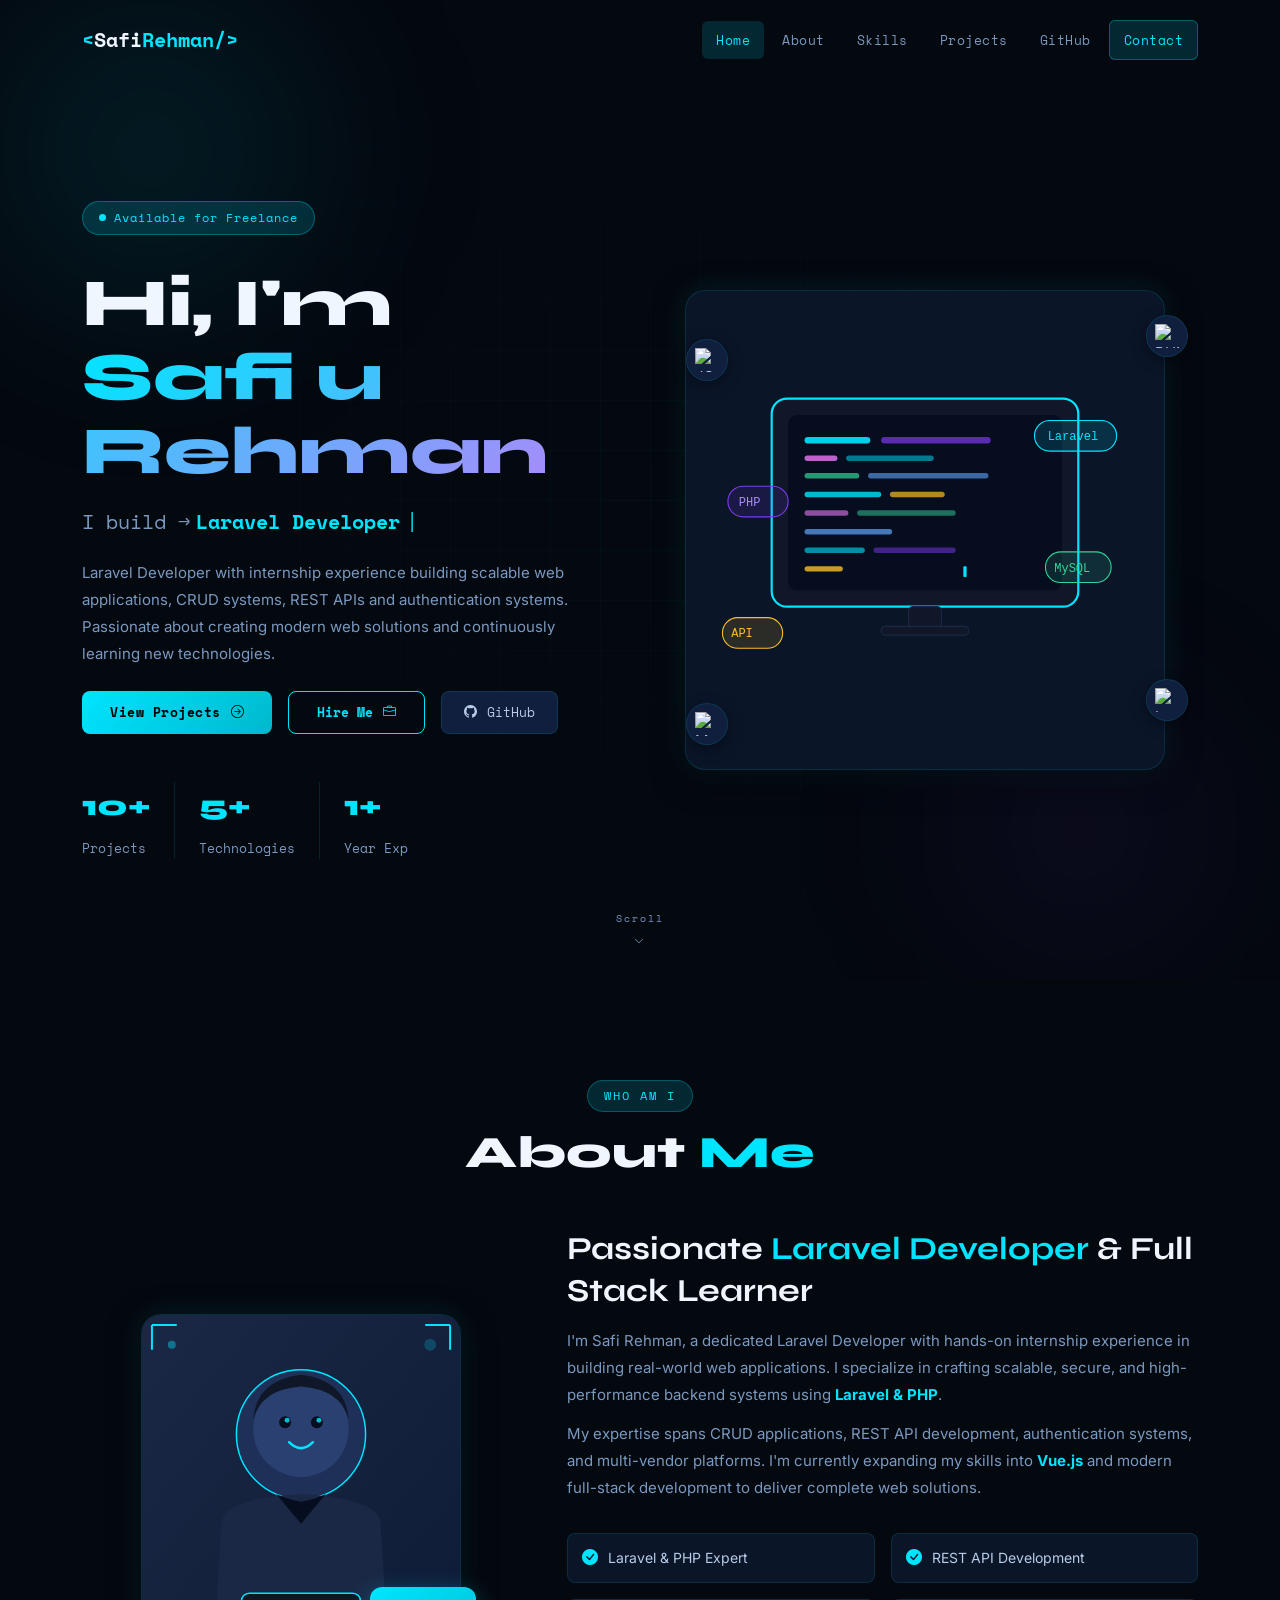
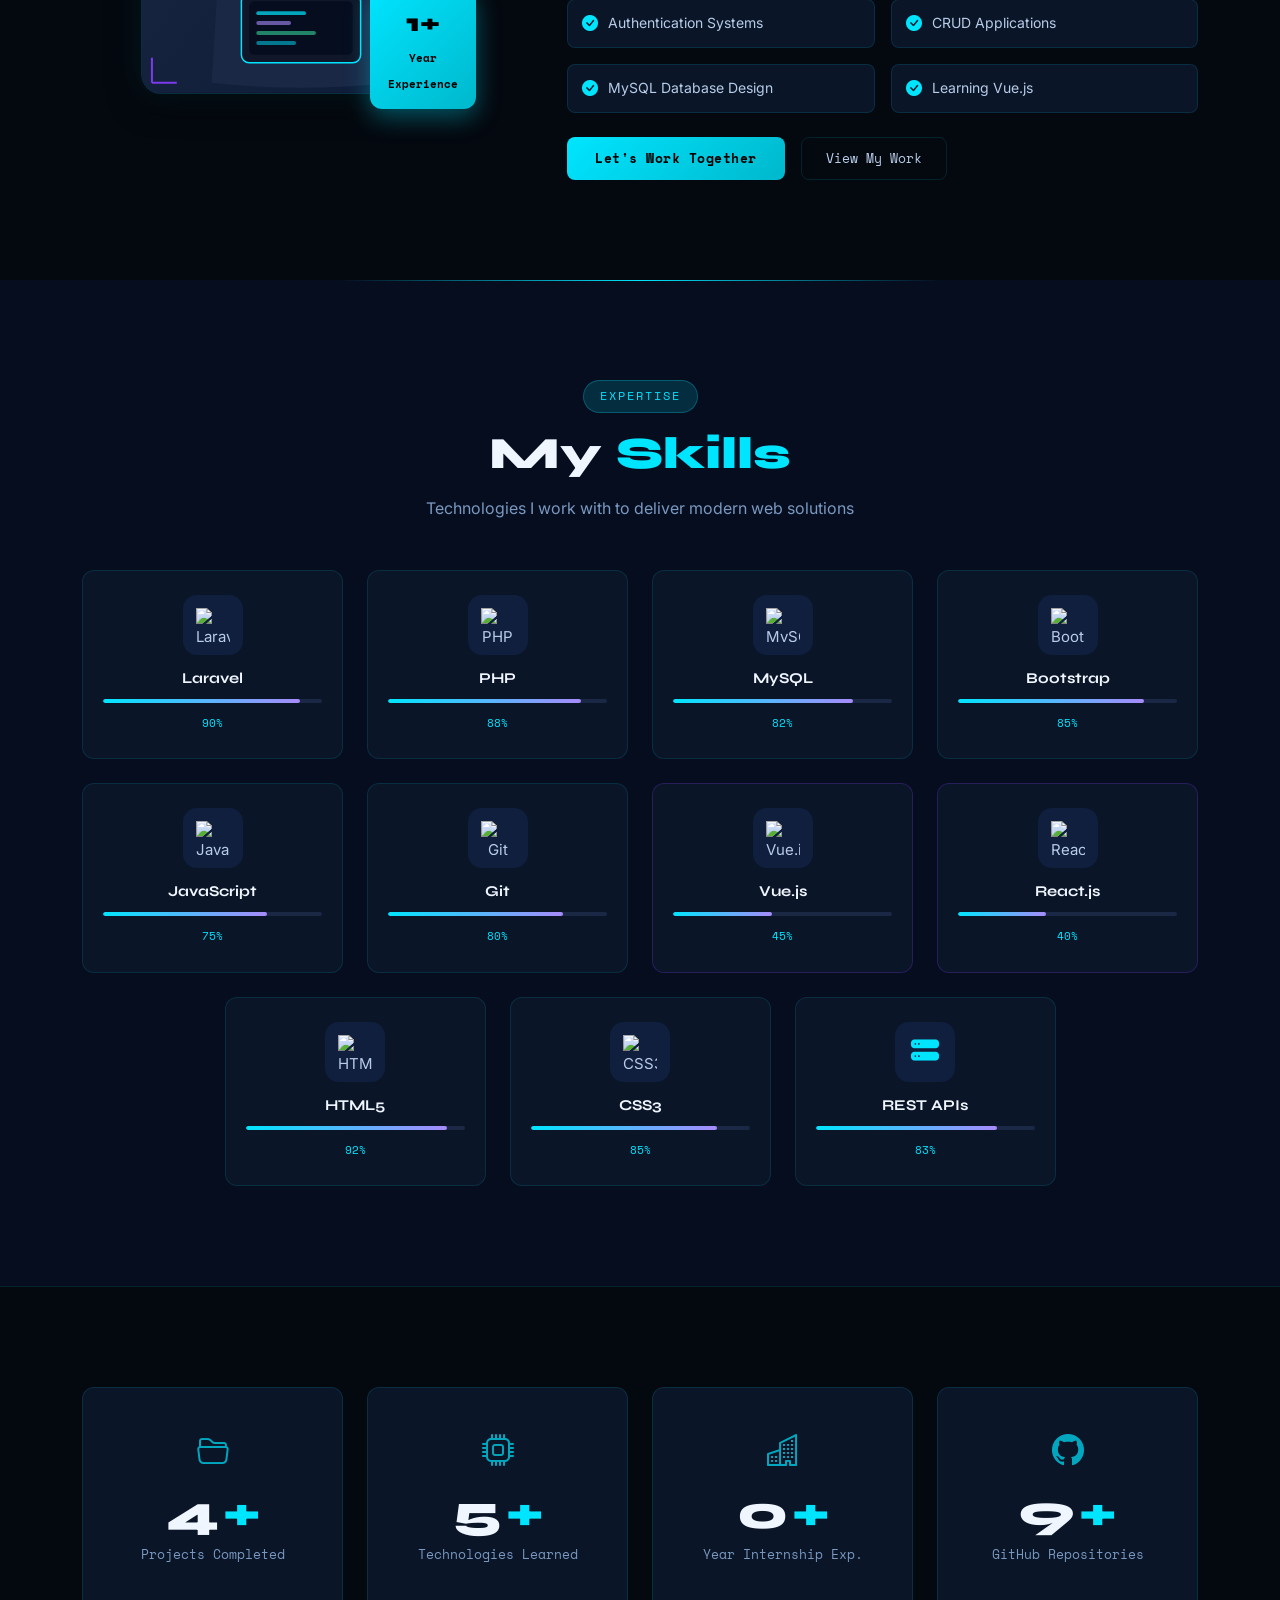
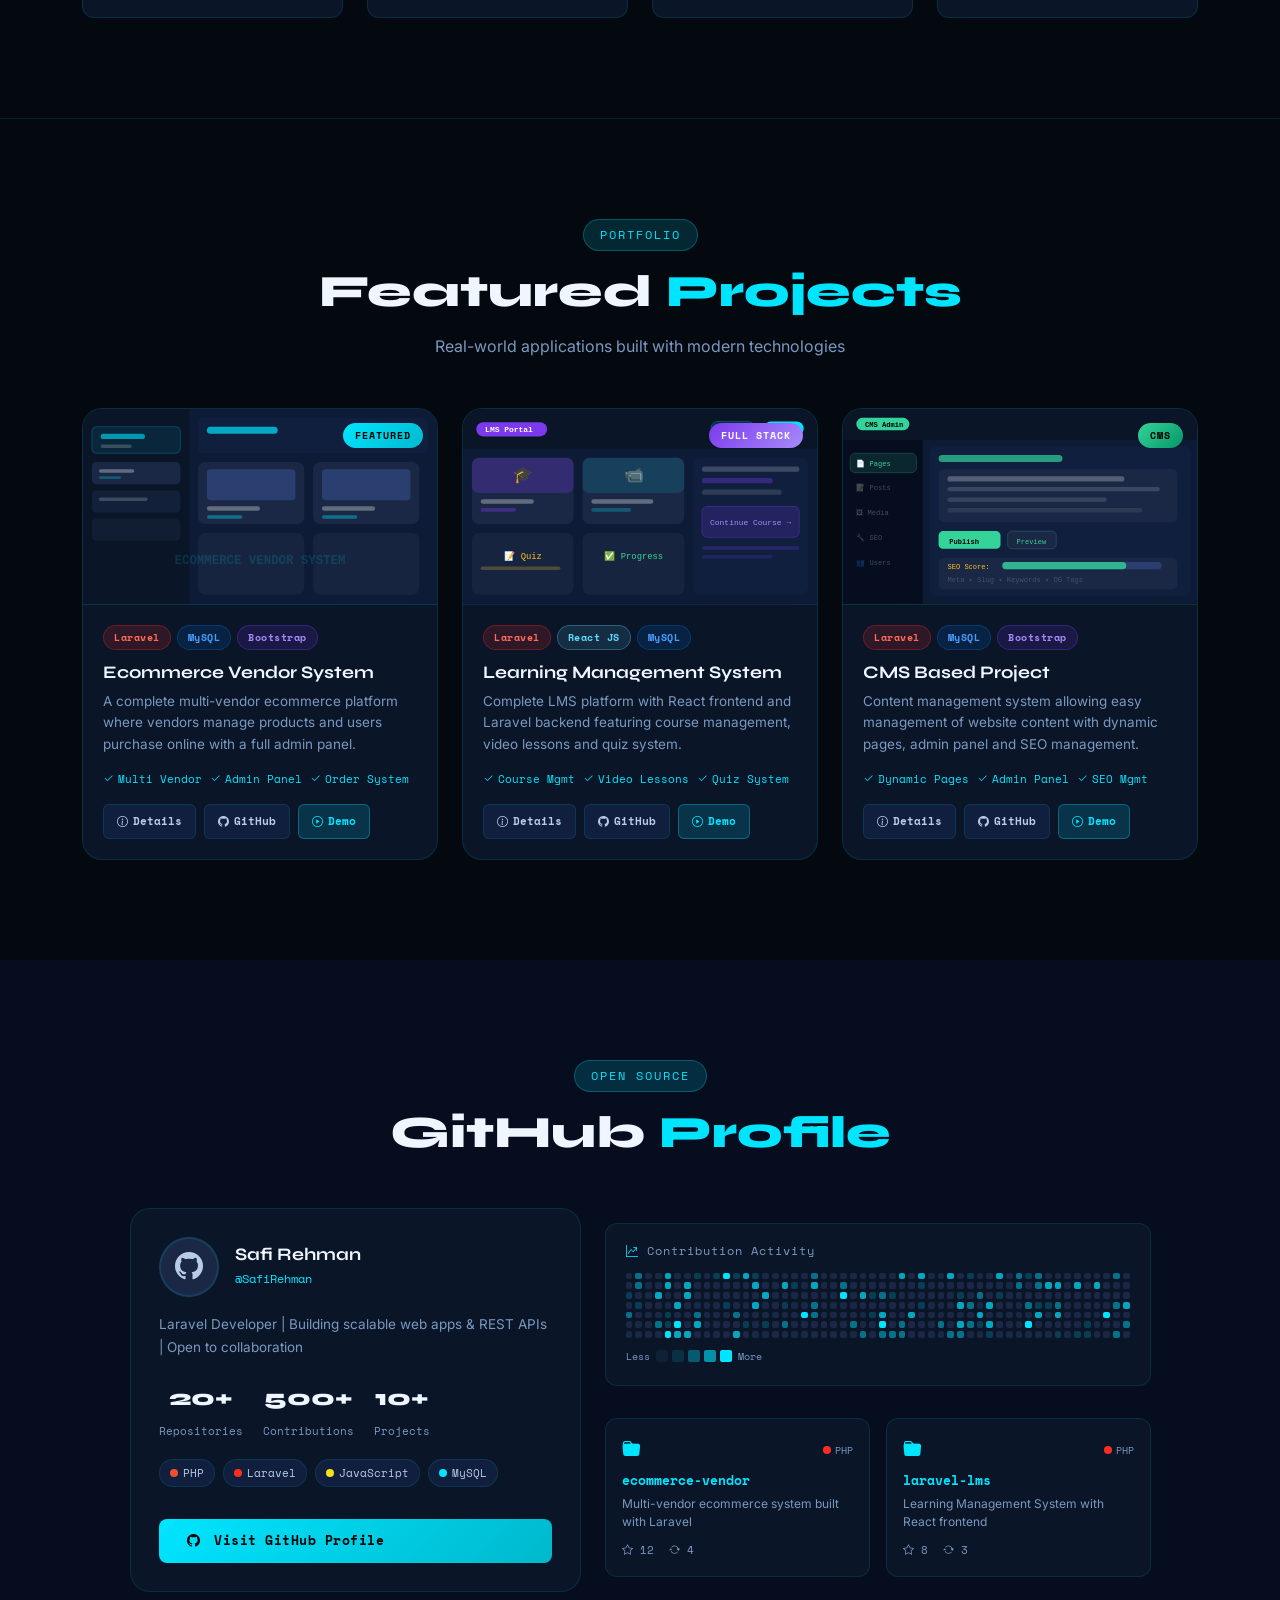
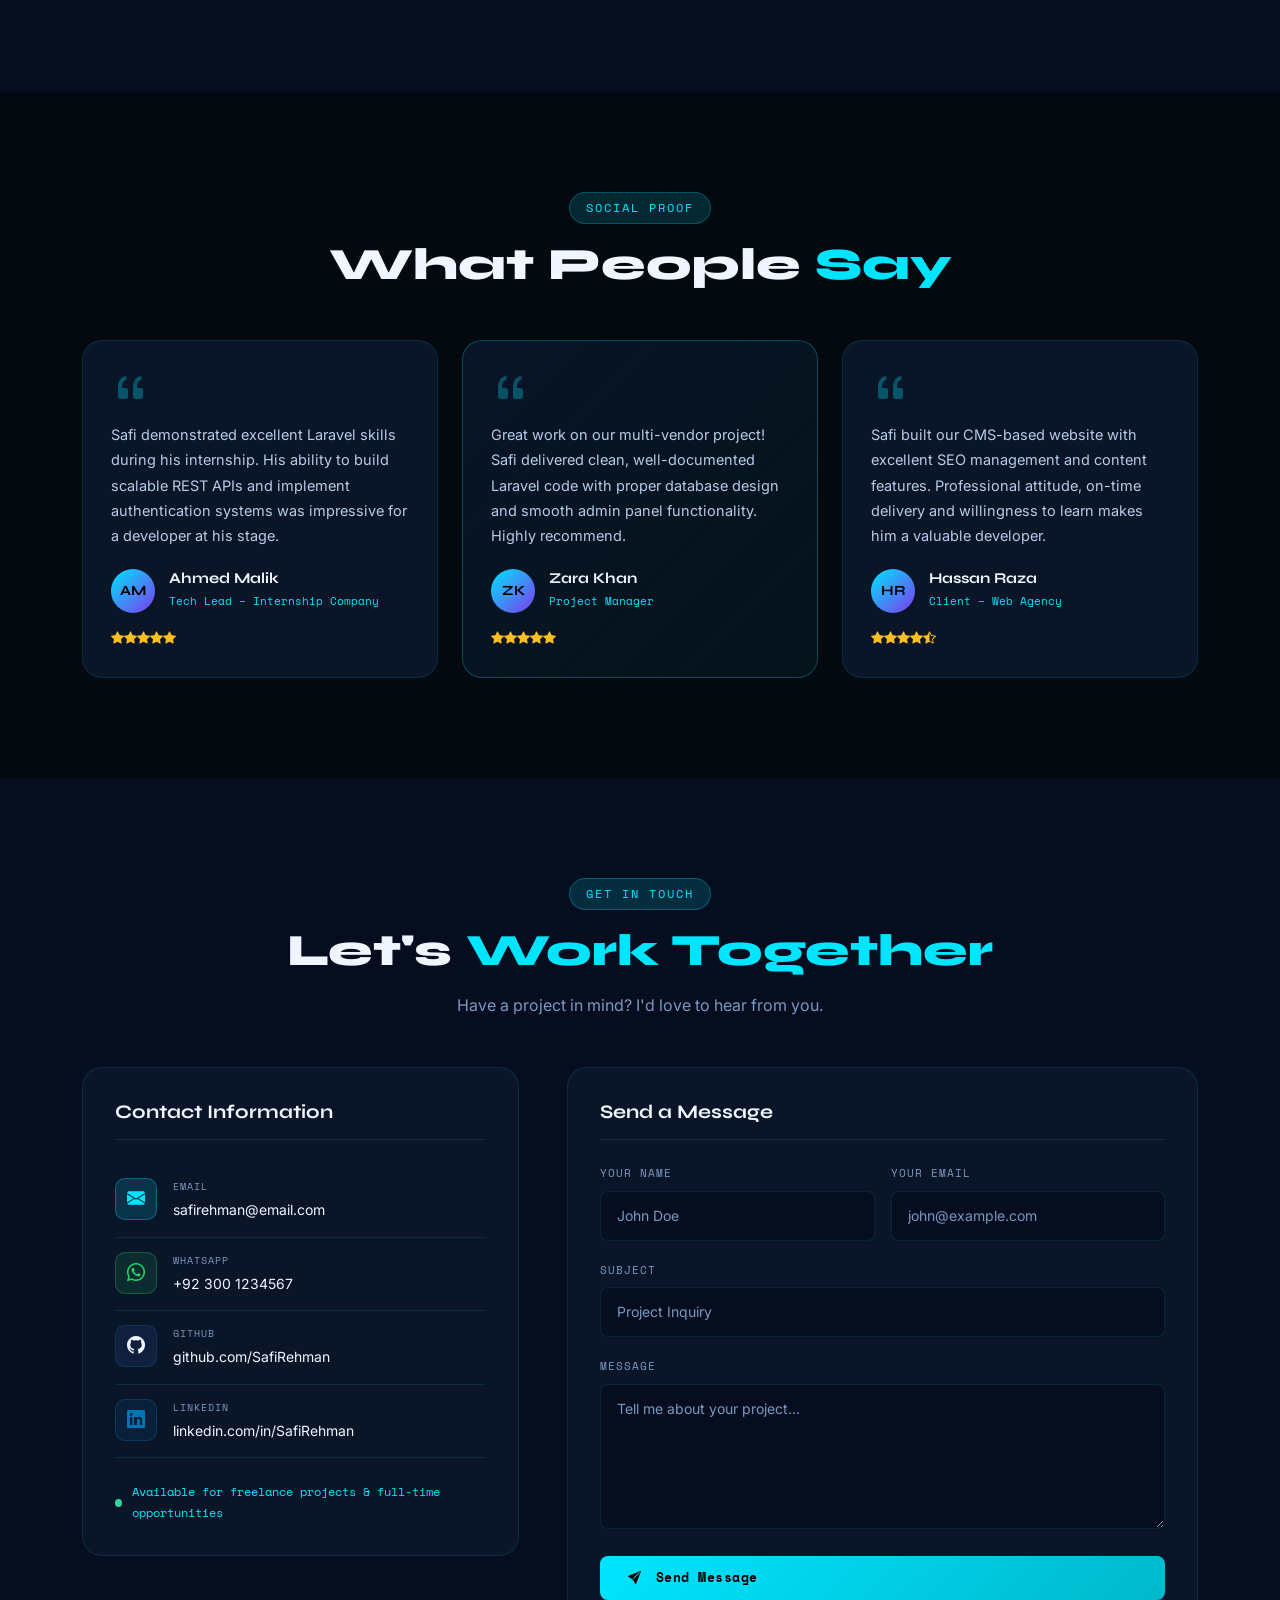
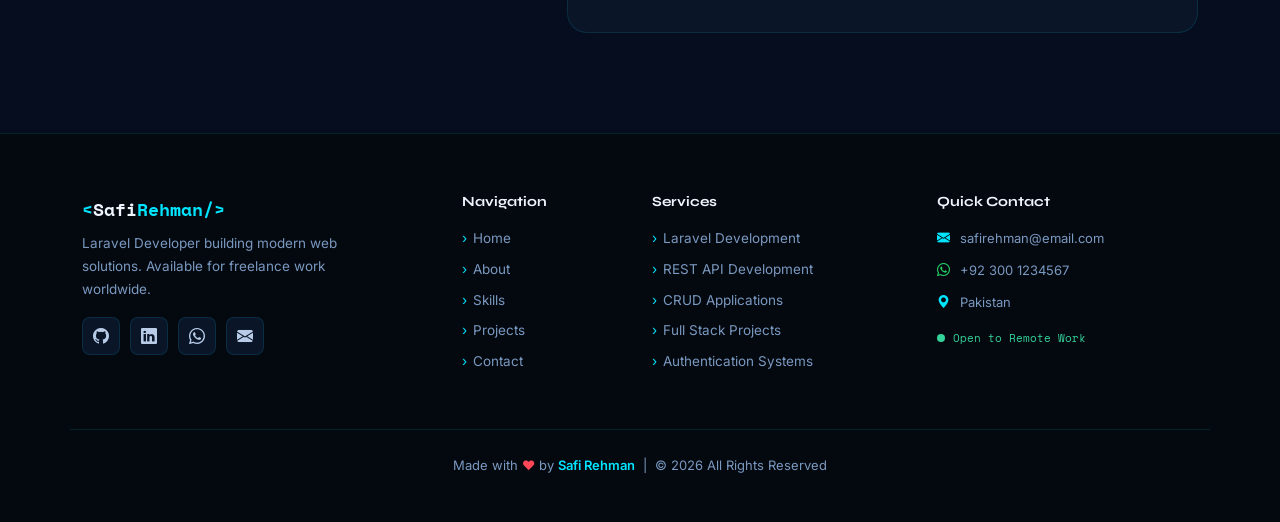
==== commit 50983e26: "new update" ====
--- a/index.html
+++ b/index.html
@@ -54,7 +54,7 @@
     <div class="row align-items-center min-vh-100">
       <div class="col-lg-6 hero-content" data-aos="fade-right" data-aos-duration="900">
         <div class="hero-badge mb-3"><span class="badge-dot"></span> Available for Freelance</div>
-        <h1 class="hero-heading">Hi, I'm<br/><span class="name-highlight">Safi Rehman</span></h1>
+        <h1 class="hero-heading">Hi, I'm<br/><span class="name-highlight">Safi u Rehman</span></h1>
         <div class="hero-typed-wrapper">
           <span class="typed-prefix">I build → </span>
           <span id="typed-text" class="typed-text"></span><span class="typed-cursor">|</span>
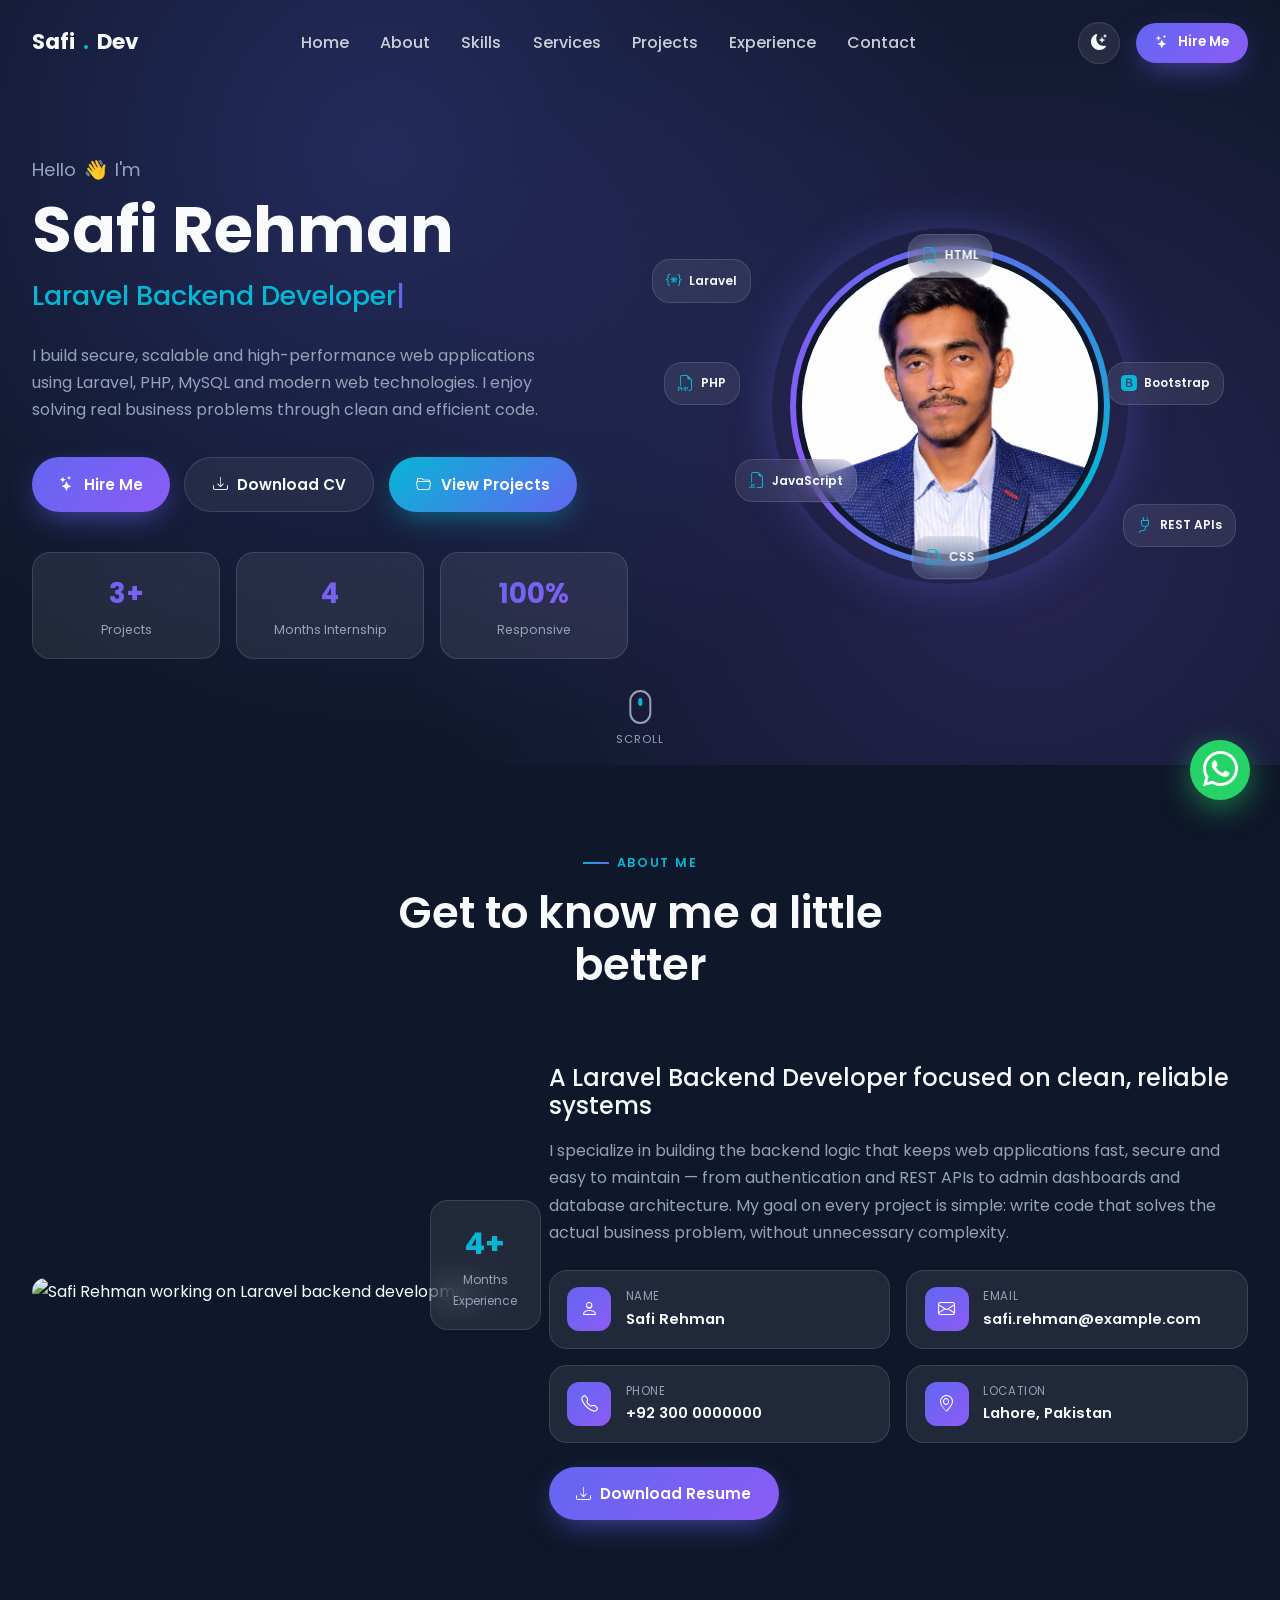
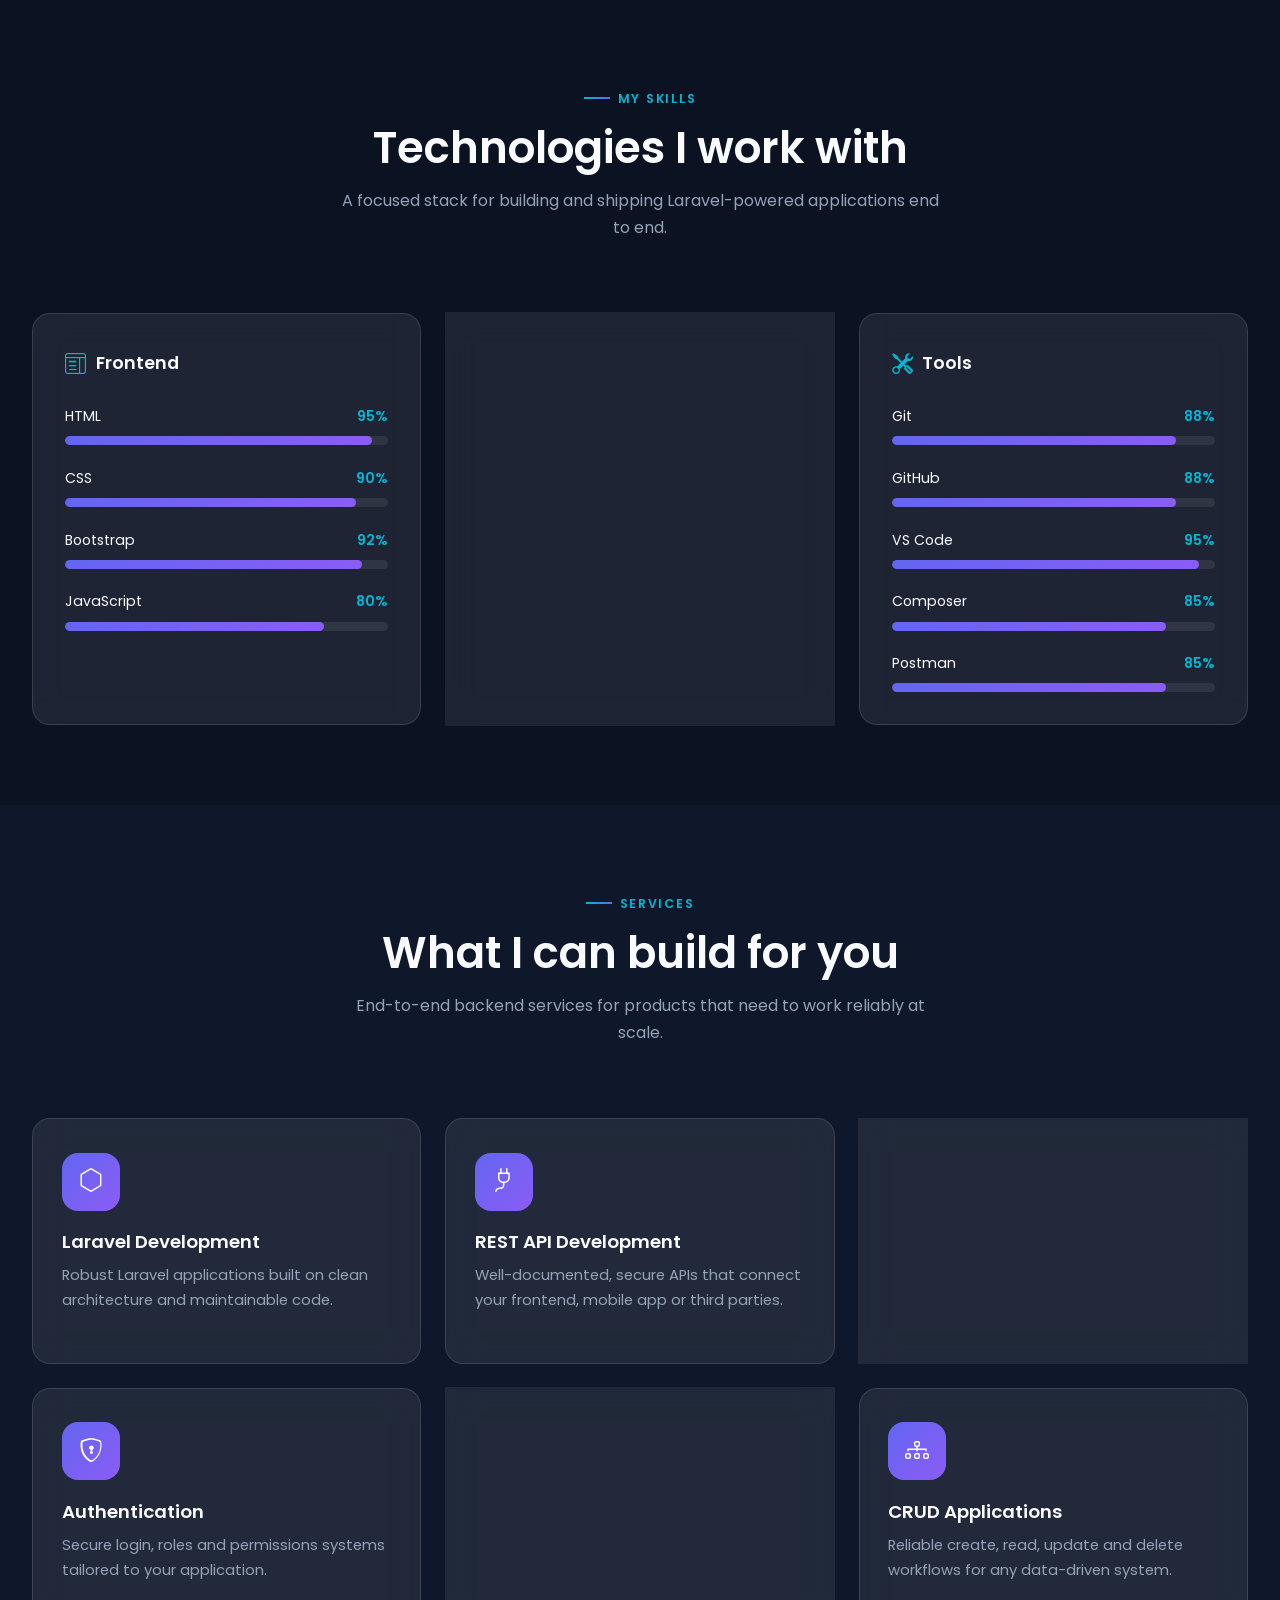
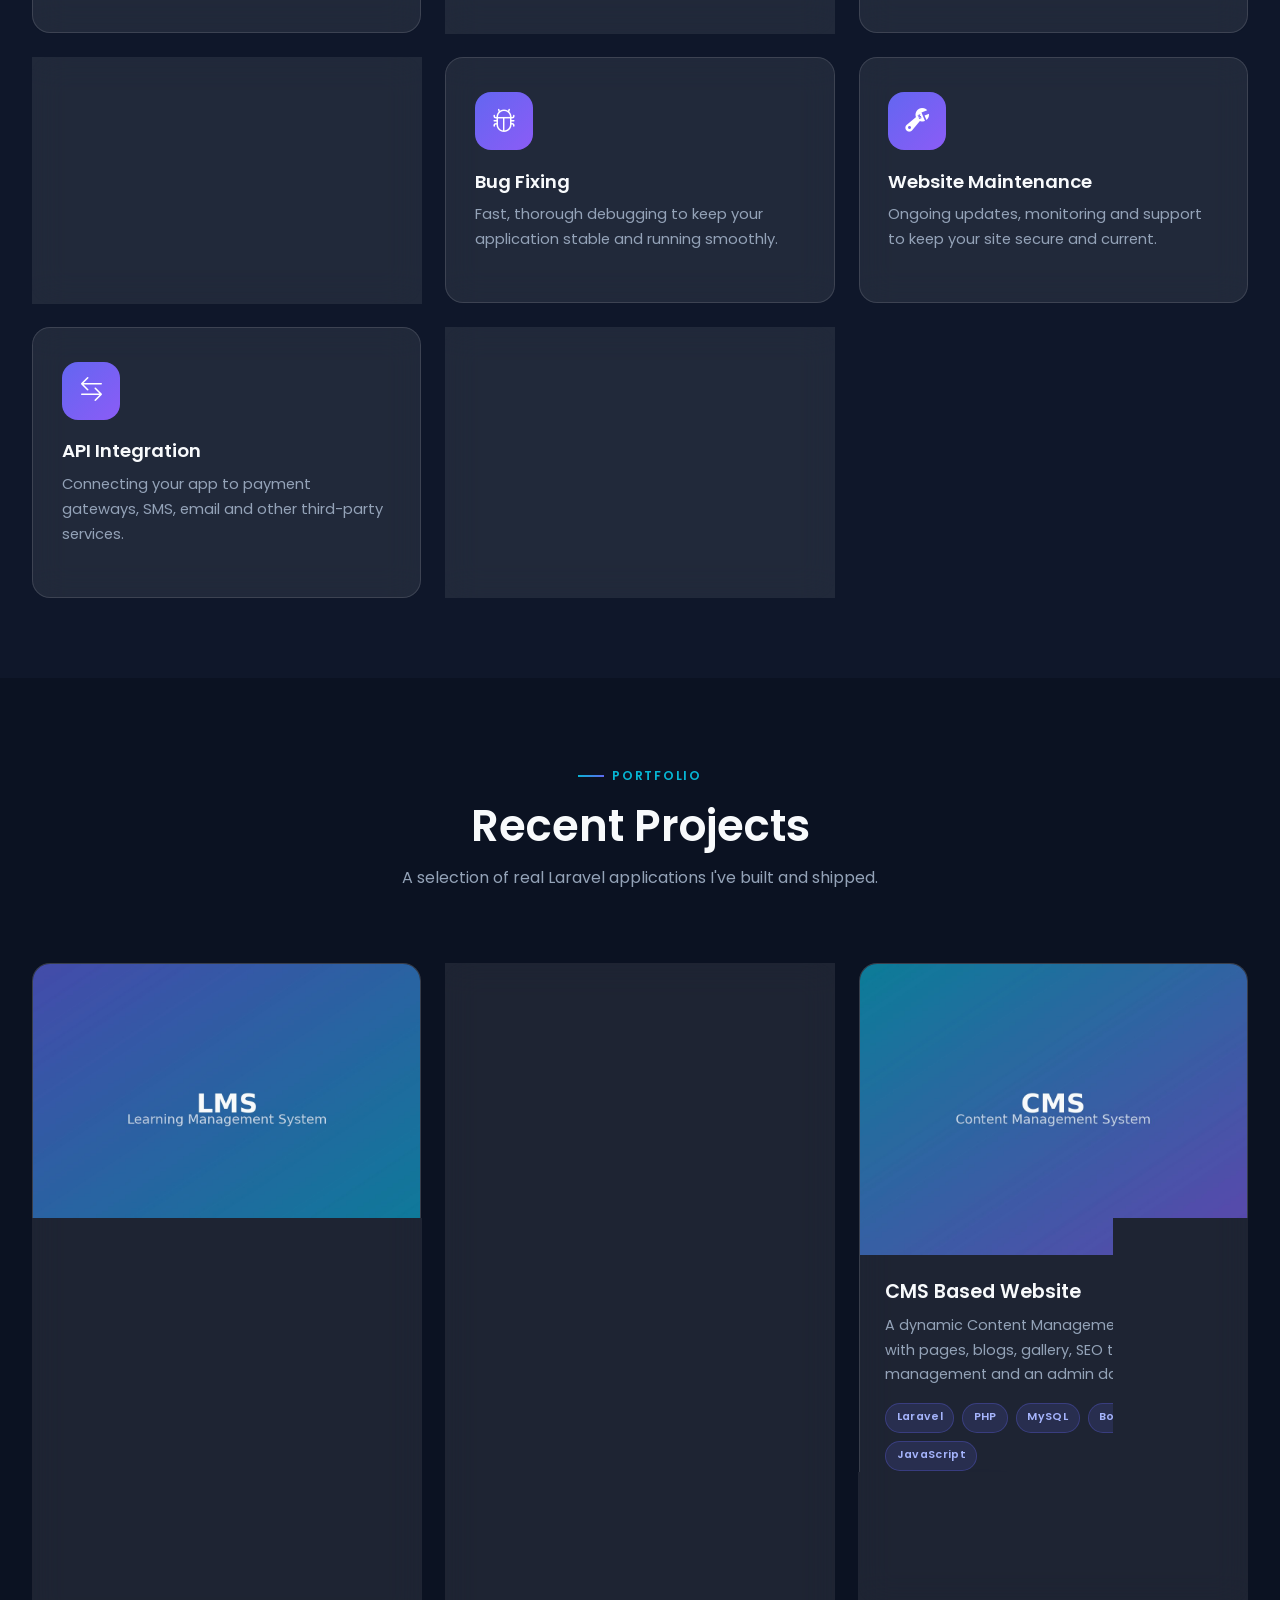
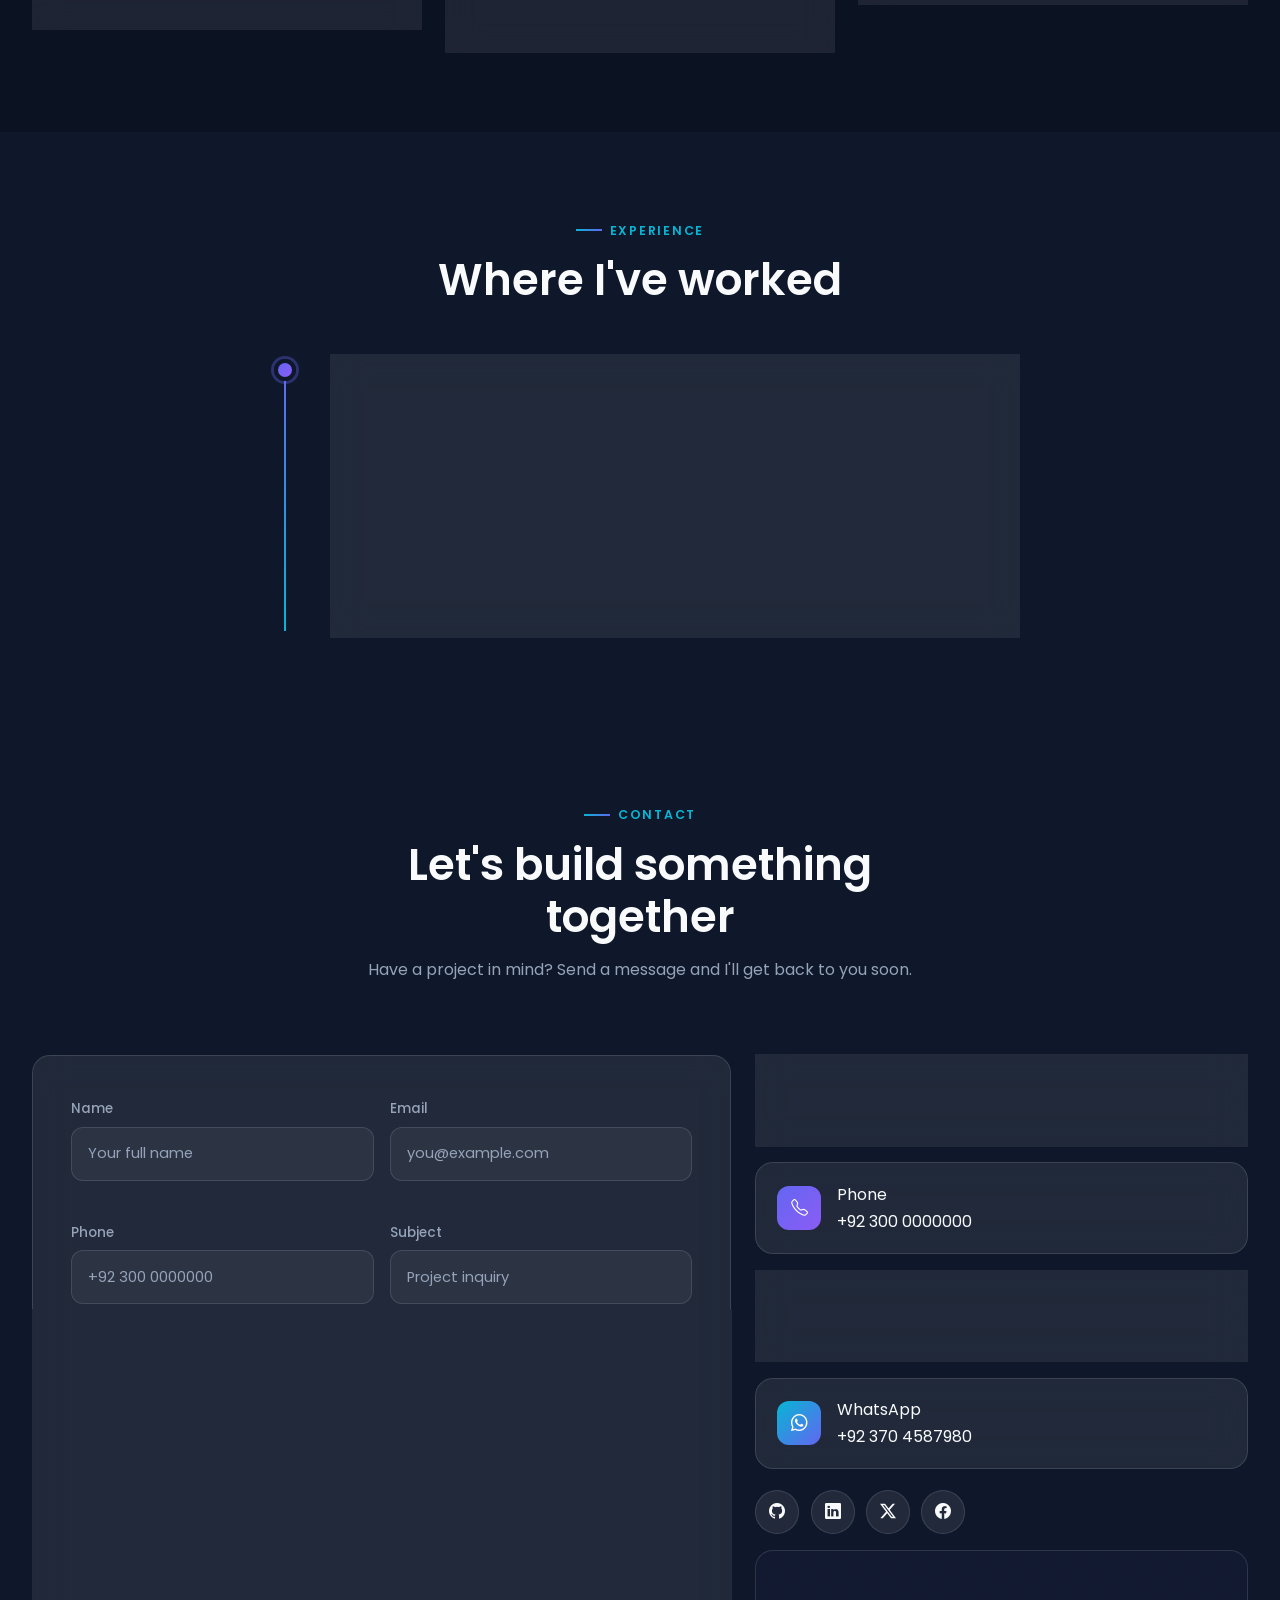
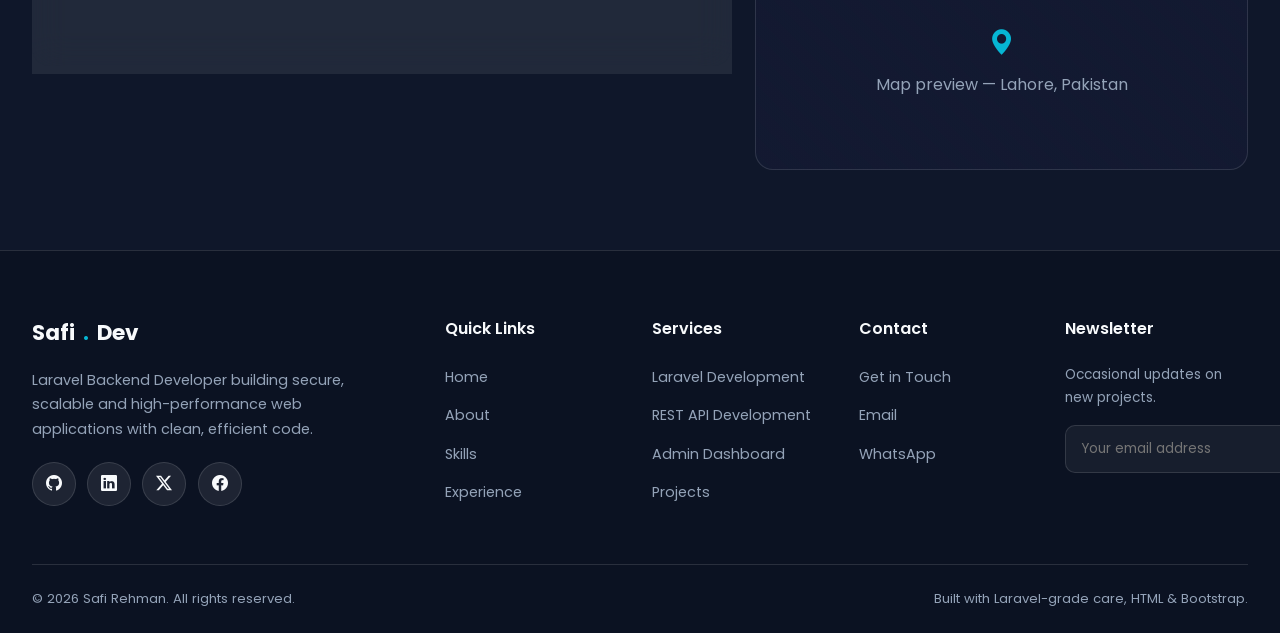
==== commit 6d863db7: "new profile page updated" ====
--- a/index.html
+++ b/index.html
@@ -1,1017 +1,2599 @@
 <!DOCTYPE html>
 <html lang="en">
+
 <head>
-  <meta charset="UTF-8" />
-  <meta name="viewport" content="width=device-width, initial-scale=1.0" />
-  <meta name="description" content="Safi Rehman – Laravel Developer crafting scalable web apps, REST APIs, and full-stack solutions. Available for freelance work." />
-  <meta name="keywords" content="Laravel Developer, PHP Developer, Full Stack Developer, REST API, Freelance Developer, Safi Rehman" />
-  <meta name="author" content="Safi Rehman" />
-  <meta property="og:title" content="Safi Rehman | Laravel Developer" />
-  <meta property="og:description" content="Laravel Developer building scalable web apps & REST APIs." />
-  <title>Safi Rehman | Laravel Developer</title>
-
-  <!-- Bootstrap 5 -->
-  <link href="https://cdn.jsdelivr.net/npm/bootstrap@5.3.3/dist/css/bootstrap.min.css" rel="stylesheet"/>
-  <!-- AOS -->
-  <link href="https://unpkg.com/aos@2.3.4/dist/aos.css" rel="stylesheet"/>
+  <meta charset="UTF-8">
+  <meta name="viewport" content="width=device-width, initial-scale=1.0">
+  <title>Safi Rehman | Laravel Backend Developer</title>
+  <meta name="description"
+    content="Portfolio of Safi Rehman, a Laravel Backend Developer specializing in secure, scalable REST APIs, admin dashboards and custom web applications built with PHP, Laravel and MySQL.">
+  <meta name="keywords" content="Laravel Developer, PHP Developer, Backend Developer, REST API Developer, Safi Rehman">
+  <meta name="author" content="Safi Rehman">
+
+  <!-- Open Graph -->
+  <meta property="og:title" content="Safi Rehman | Laravel Backend Developer">
+  <meta property="og:description"
+    content="Secure, scalable and high-performance web applications built with Laravel, PHP and MySQL.">
+  <meta property="og:type" content="website">
+
+  <!-- Favicon -->
+  <link rel="icon" href="images/profile.jpg">
+
+  <!-- Google Font: Poppins -->
+  <link rel="preconnect" href="https://fonts.googleapis.com">
+  <link rel="preconnect" href="https://fonts.gstatic.com" crossorigin>
+  <link href="https://fonts.googleapis.com/css2?family=Poppins:wght@300;400;500;600;700;800&display=swap"
+    rel="stylesheet">
+
+  <!-- Bootstrap 5 CSS -->
+  <link href="https://cdn.jsdelivr.net/npm/bootstrap@5.3.3/dist/css/bootstrap.min.css" rel="stylesheet">
+
   <!-- Bootstrap Icons -->
-  <link href="https://cdn.jsdelivr.net/npm/bootstrap-icons@1.11.3/font/bootstrap-icons.min.css" rel="stylesheet"/>
-  <!-- Google Fonts -->
-  <link href="https://fonts.googleapis.com/css2?family=Space+Mono:wght@400;700&family=Syne:wght@400;600;700;800&family=Inter:wght@300;400;500&display=swap" rel="stylesheet"/>
-  <!-- Custom CSS -->
-  <link rel="stylesheet" href="style.css"/>
+  <link rel="stylesheet" href="https://cdn.jsdelivr.net/npm/bootstrap-icons@1.11.3/font/bootstrap-icons.css">
+
+  <style>
+    /* ===== BASE ===== */
+    :root {
+      --color-primary: #6366F1;
+      --color-secondary: #8B5CF6;
+      --color-accent: #06B6D4;
+      --color-bg: #0F172A;
+      --color-bg-alt: #0B1222;
+      --color-card: rgba(255, 255, 255, .08);
+      --color-card-solid: #141B2E;
+      --color-border: rgba(255, 255, 255, .12);
+      --color-text: #F8FAFC;
+      --color-muted: #94A3B8;
+      --grad-primary: linear-gradient(135deg, #6366F1, #8B5CF6);
+      --grad-accent: linear-gradient(135deg, #06B6D4, #6366F1);
+      --font-main: 'Poppins', sans-serif;
+      --radius-md: 18px;
+      --section-y: 5rem;
+      --shadow-soft: 0 20px 45px -20px rgba(0, 0, 0, .55);
+    }
+
+    body.light-mode {
+      --color-bg: #F8FAFC;
+      --color-bg-alt: #EEF1F8;
+      --color-card: rgba(15, 23, 42, .05);
+      --color-card-solid: #FFFFFF;
+      --color-border: rgba(15, 23, 42, .10);
+      --color-text: #0F172A;
+      --color-muted: #475569;
+    }
+
+    * {
+      margin: 0;
+      padding: 0;
+      box-sizing: border-box;
+    }
+
+    html {
+      scroll-behavior: smooth;
+    }
+
+    body {
+      font-family: var(--font-main);
+      background-color: var(--color-bg);
+      color: var(--color-text);
+      line-height: 1.7;
+      transition: background-color .35s, color .35s;
+      overflow-x: hidden;
+    }
+
+    img {
+      max-width: 100%;
+      display: block;
+    }
+
+    a {
+      text-decoration: none;
+      color: inherit;
+    }
+
+    ul {
+      list-style: none;
+      padding: 0;
+      margin: 0;
+    }
+
+    section {
+      padding-block: var(--section-y);
+      position: relative;
+    }
+
+    .container {
+      max-width: 1240px;
+    }
+
+    /* ===== UTILITIES ===== */
+    .glass {
+      background: var(--color-card);
+      backdrop-filter: blur(16px);
+      -webkit-backdrop-filter: blur(16px);
+      border: 1px solid var(--color-border);
+      border-radius: var(--radius-md);
+    }
+
+    .eyebrow {
+      display: inline-flex;
+      align-items: center;
+      gap: .5rem;
+      font-size: .78rem;
+      letter-spacing: .14em;
+      text-transform: uppercase;
+      color: var(--color-accent);
+      font-weight: 600;
+      margin-bottom: .85rem;
+    }
+
+    .eyebrow::before {
+      content: "";
+      width: 26px;
+      height: 2px;
+      background: var(--grad-accent);
+      display: inline-block;
+    }
+
+    .section-title {
+      font-size: clamp(1.9rem, 3.4vw, 2.8rem);
+      font-weight: 600;
+      margin-bottom: .75rem;
+    }
+
+    .section-subtitle {
+      color: var(--color-muted);
+      max-width: 620px;
+      margin-bottom: 3rem;
+    }
+
+    /* ===== BUTTONS ===== */
+    .btn-custom {
+      display: inline-flex;
+      align-items: center;
+      gap: .6rem;
+      padding: .85rem 1.7rem;
+      font-weight: 600;
+      font-size: .95rem;
+      border-radius: 50px;
+      border: none;
+      cursor: pointer;
+      transition: transform .35s, box-shadow .35s;
+    }
+
+    .btn-custom:active {
+      transform: scale(.97);
+    }
+
+    .btn-primary-grad {
+      background: var(--grad-primary);
+      color: #fff;
+      box-shadow: 0 10px 30px -8px rgba(99, 102, 241, .65);
+    }
+
+    .btn-primary-grad:hover {
+      transform: translateY(-3px);
+      box-shadow: 0 16px 36px -8px rgba(99, 102, 241, .8);
+      color: #fff;
+    }
+
+    .btn-outline-glass {
+      background: rgba(255, 255, 255, .06);
+      border: 1px solid var(--color-border);
+      color: var(--color-text);
+    }
+
+    .btn-outline-glass:hover {
+      transform: translateY(-3px);
+      background: rgba(255, 255, 255, .12);
+      color: var(--color-text);
+    }
+
+    .btn-accent-grad {
+      background: var(--grad-accent);
+      color: #fff;
+      box-shadow: 0 10px 30px -8px rgba(6, 182, 212, .55);
+    }
+
+    .btn-accent-grad:hover {
+      transform: translateY(-3px);
+      box-shadow: 0 16px 36px -8px rgba(6, 182, 212, .75);
+      color: #fff;
+    }
+
+    .btn-sm-custom {
+      padding: .55rem 1.2rem;
+      font-size: .82rem;
+      border-radius: 40px;
+    }
+
+    /* ===== LOADING SCREEN ===== */
+    #loading-screen {
+      position: fixed;
+      inset: 0;
+      z-index: 9999;
+      background: var(--color-bg);
+      display: flex;
+      flex-direction: column;
+      align-items: center;
+      justify-content: center;
+      gap: 1.2rem;
+      transition: opacity .6s, visibility .6s;
+    }
+
+    #loading-screen.hide {
+      opacity: 0;
+      visibility: hidden;
+      pointer-events: none;
+    }
+
+    .loader-ring {
+      width: 70px;
+      height: 70px;
+      border-radius: 50%;
+      border: 4px solid rgba(255, 255, 255, .1);
+      border-top-color: var(--color-primary);
+      border-right-color: var(--color-secondary);
+      animation: spin 1s linear infinite;
+    }
+
+    @keyframes spin {
+      to {
+        transform: rotate(360deg);
+      }
+    }
+
+    .loader-text {
+      font-weight: 600;
+      color: var(--color-muted);
+      font-size: .85rem;
+      text-transform: uppercase;
+    }
+
+    .loader-text span {
+      color: var(--color-text);
+    }
+
+    /* ===== SCROLL PROGRESS ===== */
+    #scroll-progress {
+      position: fixed;
+      top: 0;
+      left: 0;
+      height: 3px;
+      width: 0%;
+      background: var(--grad-primary);
+      z-index: 2000;
+      transition: width .1s linear;
+    }
+
+    /* ===== NAVIGATION ===== */
+    .navbar-custom {
+      position: fixed;
+      top: 0;
+      left: 0;
+      right: 0;
+      z-index: 1000;
+      padding: 1.35rem 0;
+      transition: all .35s;
+      background: transparent;
+    }
+
+    .navbar-custom.scrolled {
+      padding: .75rem 0;
+      background: rgba(15, 23, 42, .75);
+      backdrop-filter: blur(14px);
+      border-bottom: 1px solid var(--color-border);
+    }
+
+    body.light-mode .navbar-custom.scrolled {
+      background: rgba(248, 250, 252, .85);
+    }
+
+    .brand-logo {
+      font-weight: 700;
+      font-size: 1.35rem;
+      color: var(--color-text);
+      display: flex;
+      align-items: center;
+      gap: .5rem;
+    }
+
+    .brand-logo .dot {
+      color: var(--color-accent);
+    }
+
+    .nav-link-custom {
+      font-weight: 500;
+      color: var(--color-text) !important;
+      margin-inline: .65rem;
+      padding: .4rem .2rem !important;
+      opacity: .8;
+      transition: opacity .35s;
+      position: relative;
+    }
+
+    .nav-link-custom::after {
+      content: "";
+      position: absolute;
+      left: 0;
+      bottom: -2px;
+      height: 2px;
+      width: 0;
+      background: var(--grad-primary);
+      transition: width .35s;
+    }
+
+    .nav-link-custom:hover,
+    .nav-link-custom.active {
+      opacity: 1;
+    }
+
+    .nav-link-custom:hover::after,
+    .nav-link-custom.active::after {
+      width: 100%;
+    }
+
+    .theme-toggle-btn {
+      width: 42px;
+      height: 42px;
+      border-radius: 50%;
+      display: inline-flex;
+      align-items: center;
+      justify-content: center;
+      background: var(--color-card);
+      border: 1px solid var(--color-border);
+      color: var(--color-text);
+      cursor: pointer;
+      transition: transform .35s;
+    }
+
+    .theme-toggle-btn:hover {
+      transform: rotate(20deg);
+    }
+
+    @media (max-width:991.98px) {
+      .navbar-collapse {
+        position: absolute;
+        top: 100%;
+        left: 1rem;
+        right: 1rem;
+        margin-top: .75rem;
+        background: var(--color-card-solid);
+        border: 1px solid var(--color-border);
+        border-radius: var(--radius-md);
+        padding: 1.25rem 1.5rem 1.5rem;
+        max-height: calc(100vh - 6rem);
+        overflow-y: auto;
+      }
+
+      .nav-link-custom {
+        display: block;
+        padding: .7rem .3rem !important;
+        margin-inline: 0;
+        border-bottom: 1px solid var(--color-border);
+      }
+
+      .navbar-nav .nav-item:last-child .nav-link-custom {
+        border-bottom: none;
+      }
+    }
+
+    /* ===== HERO - FIXED SCROLL ISSUE ===== */
+    #hero {
+      min-height: 85vh;
+      display: flex;
+      align-items: center;
+      padding-top: 5rem;
+      padding-bottom: 2rem;
+      position: relative;
+      overflow: hidden;
+      background: var(--color-bg);
+    }
+
+    #hero::before {
+      content: "";
+      position: absolute;
+      inset: 0;
+      background: radial-gradient(circle at 30% 20%, rgba(99, 102, 241, .25), transparent 55%),
+        radial-gradient(circle at 80% 70%, rgba(139, 92, 246, .20), transparent 55%);
+      z-index: 0;
+    }
+
+    .hero-content {
+      position: relative;
+      z-index: 2;
+    }
+
+    .hero-greet {
+      font-size: 1.15rem;
+      color: var(--color-muted);
+      margin-bottom: .4rem;
+      display: flex;
+      align-items: center;
+      gap: .5rem;
+    }
+
+    .hero-name {
+      font-size: clamp(2.4rem, 5vw, 4.2rem);
+      font-weight: 700;
+      margin-bottom: .3rem;
+    }
+
+    .hero-role-wrap {
+      font-size: clamp(1.2rem, 2.4vw, 1.7rem);
+      font-weight: 500;
+      color: var(--color-accent);
+      margin-bottom: 1.4rem;
+      min-height: 2.4rem;
+    }
+
+    #typed-cursor {
+      animation: blink 1s step-end infinite;
+      color: var(--color-primary);
+    }
+
+    @keyframes blink {
+      50% {
+        opacity: 0;
+      }
+    }
+
+    .hero-desc {
+      color: var(--color-muted);
+      max-width: 540px;
+      margin-bottom: 2.1rem;
+    }
+
+    .hero-btns {
+      display: flex;
+      flex-wrap: wrap;
+      gap: .9rem;
+      margin-bottom: 2.5rem;
+    }
+
+    .hero-stats {
+      display: flex;
+      flex-wrap: wrap;
+      gap: 1rem;
+    }
+
+    .stat-card {
+      flex: 1 1 130px;
+      padding: 1.1rem 1rem;
+      text-align: center;
+      transition: transform .35s;
+    }
+
+    .stat-card:hover {
+      transform: translateY(-6px);
+    }
+
+    .stat-number {
+      font-size: 1.7rem;
+      font-weight: 700;
+      background: var(--grad-primary);
+      -webkit-background-clip: text;
+      background-clip: text;
+      color: transparent;
+    }
+
+    .stat-label {
+      font-size: .78rem;
+      color: var(--color-muted);
+      margin-top: .15rem;
+    }
+
+    .hero-img-wrap {
+      position: relative;
+      display: flex;
+      justify-content: center;
+      align-items: center;
+      z-index: 2;
+      padding-inline: 2.6rem;
+    }
+
+    .hero-img-frame {
+      position: relative;
+      width: min(320px, 75%);
+      aspect-ratio: 1/1;
+      border-radius: 50%;
+      padding: 6px;
+      background: conic-gradient(from 0deg, var(--color-primary), var(--color-accent), var(--color-secondary), var(--color-primary));
+    }
+
+    .hero-img-frame img {
+      width: 100%;
+      height: 100%;
+      object-fit: cover;
+      border-radius: 50%;
+      border: 6px solid var(--color-bg);
+    }
+
+    .hero-img-frame::after {
+      content: "";
+      position: absolute;
+      inset: -18px;
+      border-radius: 50%;
+      box-shadow: 0 0 45px rgba(99, 102, 241, .35);
+      z-index: -1;
+    }
+
+    .hero-badge {
+      position: absolute;
+      padding: .45rem .8rem;
+      display: flex;
+      align-items: center;
+      gap: .45rem;
+      font-size: .75rem;
+      font-weight: 600;
+      white-space: nowrap;
+      z-index: 3;
+      animation: floatShape 5s ease-in-out infinite;
+    }
+
+    .hero-badge i {
+      color: var(--color-accent);
+      font-size: 1rem;
+    }
+
+    @keyframes floatShape {
+
+      0%,
+      100% {
+        transform: translateY(0) rotate(0deg);
+      }
+
+      50% {
+        transform: translateY(-25px) rotate(8deg);
+      }
+    }
+
+    .hero-badge.b1 {
+      top: 4%;
+      left: 0%;
+    }
+
+    .hero-badge.b2 {
+      bottom: 6%;
+      right: 2%;
+      animation-delay: 2s;
+    }
+
+    .hero-badge.b3 {
+      top: -4%;
+      left: 50%;
+      transform: translateX(-50%);
+      animation-delay: .8s;
+    }
+
+    .hero-badge.b4 {
+      bottom: -4%;
+      left: 50%;
+      transform: translateX(-50%);
+      animation-delay: 2.8s;
+    }
+
+    .hero-badge.b5 {
+      top: 36%;
+      left: 2%;
+      animation-delay: 1.6s;
+    }
+
+    .hero-badge.b6 {
+      top: 36%;
+      right: 4%;
+      animation-delay: 3.4s;
+    }
+
+    .hero-badge.b7 {
+      bottom: 20%;
+      left: 14%;
+      animation-delay: 4.2s;
+    }
+
+    @media (max-width:767.98px) {
+      #hero {
+        min-height: 90vh;
+        padding-top: 4rem;
+      }
+
+      .hero-img-wrap {
+        padding-inline: 1.6rem;
+      }
+
+      .hero-badge {
+        font-size: .7rem;
+        padding: .4rem .6rem;
+      }
+
+      .hero-badge.b5,
+      .hero-badge.b6,
+      .hero-badge.b7 {
+        display: none;
+      }
+    }
+
+    .scroll-indicator {
+      position: absolute;
+      bottom: 1rem;
+      left: 50%;
+      transform: translateX(-50%);
+      display: flex;
+      flex-direction: column;
+      align-items: center;
+      gap: .4rem;
+      color: var(--color-muted);
+      font-size: .7rem;
+      letter-spacing: .08em;
+      z-index: 2;
+    }
+
+    .scroll-indicator .mouse {
+      width: 22px;
+      height: 34px;
+      border: 2px solid var(--color-muted);
+      border-radius: 14px;
+      position: relative;
+    }
+
+    .scroll-indicator .mouse::before {
+      content: "";
+      position: absolute;
+      top: 6px;
+      left: 50%;
+      transform: translateX(-50%);
+      width: 4px;
+      height: 8px;
+      border-radius: 2px;
+      background: var(--color-accent);
+      animation: scrollDot 1.6s ease-in-out infinite;
+    }
+
+    @keyframes scrollDot {
+      0% {
+        opacity: 1;
+        top: 6px;
+      }
+
+      100% {
+        opacity: 0;
+        top: 20px;
+      }
+    }
+
+    /* ===== REST OF THE STYLES SAME AS BEFORE ===== */
+    /* ... (all other styles remain same) ... */
+
+    /* For brevity, keeping rest of CSS same, just showing key changes */
+    /* ===== ABOUT ===== */
+    .about-img-wrap {
+      position: relative;
+    }
+
+    .about-img-wrap img {
+      border-radius: 28px;
+      box-shadow: var(--shadow-soft);
+    }
+
+    .about-exp-badge {
+      position: absolute;
+      bottom: -1.5rem;
+      right: -1rem;
+      padding: 1.1rem 1.4rem;
+      text-align: center;
+    }
+
+    .about-exp-badge .num {
+      font-size: 1.9rem;
+      font-weight: 700;
+      color: var(--color-accent);
+    }
+
+    .about-exp-badge .lbl {
+      font-size: .75rem;
+      color: var(--color-muted);
+    }
+
+    .info-card {
+      display: flex;
+      align-items: center;
+      gap: .9rem;
+      padding: 1rem 1.1rem;
+      transition: transform .35s, border-color .35s;
+    }
+
+    .info-card:hover {
+      transform: translateY(-4px);
+      border-color: var(--color-primary);
+    }
+
+    .info-icon {
+      width: 44px;
+      height: 44px;
+      border-radius: 12px;
+      flex: none;
+      display: flex;
+      align-items: center;
+      justify-content: center;
+      background: var(--grad-primary);
+      color: #fff;
+      font-size: 1.05rem;
+    }
+
+    .info-card .lbl {
+      font-size: .72rem;
+      color: var(--color-muted);
+      text-transform: uppercase;
+      letter-spacing: .05em;
+    }
+
+    .info-card .val {
+      font-weight: 600;
+      font-size: .92rem;
+    }
+
+    /* ===== SKILLS ===== */
+    .section-alt {
+      background: var(--color-bg-alt);
+    }
+
+    .skill-group-title {
+      display: flex;
+      align-items: center;
+      gap: .6rem;
+      margin-bottom: 1.5rem;
+      font-size: 1.1rem;
+      font-weight: 600;
+    }
+
+    .skill-group-title i {
+      color: var(--color-accent);
+      font-size: 1.3rem;
+    }
+
+    .skill-item {
+      margin-bottom: 1.35rem;
+    }
+
+    .skill-item:last-child {
+      margin-bottom: 0;
+    }
+
+    .skill-top {
+      display: flex;
+      justify-content: space-between;
+      font-size: .88rem;
+      margin-bottom: .45rem;
+    }
+
+    .skill-top .pct {
+      color: var(--color-accent);
+      font-weight: 600;
+    }
+
+    .skill-track {
+      width: 100%;
+      height: 9px;
+      border-radius: 20px;
+      background: rgba(255, 255, 255, .08);
+      overflow: hidden;
+    }
+
+    .skill-fill {
+      height: 100%;
+      width: 0%;
+      border-radius: 20px;
+      background: var(--grad-primary);
+      transition: width 1.4s;
+    }
+
+    .skills-card {
+      padding: 2rem;
+      height: 100%;
+    }
+
+    /* ===== SERVICES ===== */
+    .service-card {
+      padding: 2.1rem 1.8rem;
+      height: 100%;
+      transition: transform .35s, box-shadow .35s, border-color .35s;
+    }
+
+    .service-card:hover {
+      transform: translateY(-8px);
+      box-shadow: var(--shadow-soft);
+      border-color: var(--color-primary);
+    }
+
+    .service-icon {
+      width: 58px;
+      height: 58px;
+      border-radius: 16px;
+      display: flex;
+      align-items: center;
+      justify-content: center;
+      background: var(--grad-primary);
+      color: #fff;
+      font-size: 1.5rem;
+      margin-bottom: 1.3rem;
+      transition: transform .35s;
+    }
+
+    .service-card:hover .service-icon {
+      transform: rotate(-8deg) scale(1.06);
+    }
+
+    .service-card h3 {
+      font-size: 1.15rem;
+      margin-bottom: .6rem;
+      font-weight: 600;
+    }
+
+    .service-card p {
+      color: var(--color-muted);
+      font-size: .92rem;
+    }
+
+    /* ===== PROJECTS ===== */
+    .project-card {
+      overflow: hidden;
+      transition: transform .35s, box-shadow .35s;
+    }
+
+    .project-card:hover {
+      transform: translateY(-8px);
+      box-shadow: var(--shadow-soft);
+    }
+
+    .project-img-wrap {
+      position: relative;
+      overflow: hidden;
+      aspect-ratio: 4/3;
+    }
+
+    .project-img-wrap img {
+      width: 100%;
+      height: 100%;
+      object-fit: cover;
+      transition: transform .6s;
+    }
+
+    .project-card:hover .project-img-wrap img {
+      transform: scale(1.08);
+    }
+
+    .project-overlay {
+      position: absolute;
+      inset: 0;
+      background: linear-gradient(to top, rgba(15, 23, 42, .92), transparent 60%);
+      display: flex;
+      align-items: flex-end;
+      padding: 1.2rem;
+      opacity: 0;
+      transition: opacity .35s;
+    }
+
+    .project-card:hover .project-overlay {
+      opacity: 1;
+    }
+
+    .project-body {
+      padding: 1.6rem;
+    }
+
+    .project-body h3 {
+      font-size: 1.2rem;
+      margin-bottom: .6rem;
+      font-weight: 600;
+    }
+
+    .project-body p {
+      color: var(--color-muted);
+      font-size: .9rem;
+      margin-bottom: 1rem;
+    }
+
+    .tech-badge {
+      font-size: .68rem;
+      font-weight: 600;
+      letter-spacing: .03em;
+      padding: .3rem .65rem;
+      border-radius: 20px;
+      background: rgba(99, 102, 241, .15);
+      color: #A5B4FC;
+      border: 1px solid rgba(99, 102, 241, .3);
+    }
+
+    .project-actions {
+      display: flex;
+      flex-wrap: wrap;
+      gap: .6rem;
+    }
+
+    /* ===== EXPERIENCE ===== */
+    .timeline {
+      position: relative;
+      max-width: 760px;
+      margin-inline: auto;
+    }
+
+    .timeline::before {
+      content: "";
+      position: absolute;
+      left: 24px;
+      top: 6px;
+      bottom: 6px;
+      width: 2px;
+      background: linear-gradient(var(--color-primary), var(--color-accent));
+    }
+
+    .timeline-item {
+      position: relative;
+      padding-left: 70px;
+      margin-bottom: 2.6rem;
+    }
+
+    .timeline-item:last-child {
+      margin-bottom: 0;
+    }
+
+    .timeline-dot {
+      position: absolute;
+      left: 14px;
+      top: 4px;
+      width: 22px;
+      height: 22px;
+      border-radius: 50%;
+      background: var(--grad-primary);
+      border: 4px solid var(--color-bg);
+      box-shadow: 0 0 0 3px rgba(99, 102, 241, .35);
+    }
+
+    .timeline-content {
+      padding: 1.6rem 1.8rem;
+    }
+
+    .timeline-content .role {
+      font-size: 1.1rem;
+      font-weight: 600;
+      margin-bottom: .2rem;
+    }
+
+    .timeline-content .period {
+      font-size: .8rem;
+      color: var(--color-accent);
+      margin-bottom: 1rem;
+      display: inline-block;
+    }
+
+    .timeline-content ul li {
+      display: flex;
+      align-items: center;
+      gap: .55rem;
+      color: var(--color-muted);
+      font-size: .9rem;
+      margin-bottom: .4rem;
+    }
+
+    .timeline-content ul li i {
+      color: #10B981;
+    }
+
+    /* ===== CONTACT ===== */
+    .contact-form-card {
+      padding: 2.4rem;
+    }
+
+    .form-label-custom {
+      font-size: .85rem;
+      font-weight: 500;
+      color: var(--color-muted);
+      margin-bottom: .4rem;
+    }
+
+    .form-control-custom {
+      width: 100%;
+      padding: .85rem 1rem;
+      border-radius: 12px;
+      background: rgba(255, 255, 255, .05);
+      border: 1px solid var(--color-border);
+      color: var(--color-text);
+      font-family: var(--font-main);
+      font-size: .92rem;
+      transition: border-color .35s, background .35s;
+    }
+
+    .form-control-custom::placeholder {
+      color: var(--color-muted);
+    }
+
+    .form-control-custom:focus {
+      outline: none;
+      border-color: var(--color-primary);
+      background: rgba(255, 255, 255, .08);
+    }
+
+    .form-control-custom.is-invalid {
+      border-color: #F87171;
+    }
+
+    .error-msg {
+      color: #F87171;
+      font-size: .76rem;
+      margin-top: .3rem;
+      min-height: 1rem;
+    }
+
+    .form-success {
+      display: none;
+      align-items: center;
+      gap: .6rem;
+      padding: .9rem 1.1rem;
+      border-radius: 12px;
+      background: rgba(16, 185, 129, .12);
+      border: 1px solid rgba(16, 185, 129, .4);
+      color: #6EE7B7;
+      font-size: .88rem;
+      margin-bottom: 1rem;
+    }
+
+    .form-success.show {
+      display: flex;
+    }
+
+    .contact-info-card {
+      display: flex;
+      align-items: center;
+      gap: 1rem;
+      padding: 1.1rem 1.3rem;
+      margin-bottom: 1rem;
+      transition: transform .35s;
+    }
+
+    .contact-info-card:hover {
+      transform: translateX(6px);
+    }
+
+    .social-icons {
+      display: flex;
+      gap: .7rem;
+      margin-top: 1.3rem;
+    }
+
+    .social-icons a {
+      width: 44px;
+      height: 44px;
+      border-radius: 50%;
+      display: flex;
+      align-items: center;
+      justify-content: center;
+      background: var(--color-card);
+      border: 1px solid var(--color-border);
+      transition: transform .35s, background .35s;
+    }
+
+    .social-icons a:hover {
+      transform: translateY(-4px);
+      background: var(--grad-primary);
+    }
+
+    .map-placeholder {
+      height: 220px;
+      border-radius: var(--radius-md);
+      background: linear-gradient(rgba(15, 23, 42, .55), rgba(15, 23, 42, .55)),
+        repeating-linear-gradient(45deg, rgba(99, 102, 241, .08) 0 12px, rgba(139, 92, 246, .08) 12px 24px);
+      display: flex;
+      align-items: center;
+      justify-content: center;
+      flex-direction: column;
+      gap: .4rem;
+      color: var(--color-muted);
+      border: 1px solid var(--color-border);
+      margin-top: 1rem;
+    }
+
+    .map-placeholder i {
+      font-size: 1.6rem;
+      color: var(--color-accent);
+    }
+
+    /* ===== FOOTER ===== */
+    .site-footer {
+      background: var(--color-bg-alt);
+      border-top: 1px solid var(--color-border);
+      padding-top: 4rem;
+    }
+
+    .footer-brand p {
+      color: var(--color-muted);
+      max-width: 320px;
+      margin-block: 1rem;
+      font-size: .9rem;
+    }
+
+    .footer-heading {
+      font-size: 1rem;
+      font-weight: 600;
+      margin-bottom: 1.3rem;
+    }
+
+    .footer-links li {
+      margin-bottom: .7rem;
+    }
+
+    .footer-links a {
+      color: var(--color-muted);
+      font-size: .9rem;
+      transition: color .35s, padding .35s;
+    }
+
+    .footer-links a:hover {
+      color: var(--color-accent);
+      padding-left: 4px;
+    }
+
+    .newsletter-form {
+      display: flex;
+      gap: .5rem;
+      margin-top: .5rem;
+    }
+
+    .newsletter-form input {
+      flex: 1;
+      padding: .7rem .9rem;
+      border-radius: 10px;
+      border: 1px solid var(--color-border);
+      background: rgba(255, 255, 255, .05);
+      color: var(--color-text);
+      font-size: .85rem;
+    }
+
+    .newsletter-form input:focus {
+      outline: none;
+      border-color: var(--color-primary);
+    }
+
+    .newsletter-form button {
+      width: 44px;
+      border: none;
+      border-radius: 10px;
+      background: var(--grad-primary);
+      color: #fff;
+      cursor: pointer;
+    }
+
+    .footer-bottom {
+      border-top: 1px solid var(--color-border);
+      margin-top: 3rem;
+      padding: 1.4rem 0;
+      display: flex;
+      flex-wrap: wrap;
+      justify-content: space-between;
+      gap: .6rem;
+      font-size: .82rem;
+      color: var(--color-muted);
+    }
+
+    /* ===== BACK TO TOP ===== */
+    #back-to-top {
+      position: fixed;
+      bottom: 1.8rem;
+      right: 1.8rem;
+      z-index: 900;
+      width: 48px;
+      height: 48px;
+      border-radius: 50%;
+      border: none;
+      cursor: pointer;
+      background: var(--grad-primary);
+      color: #fff;
+      font-size: 1.2rem;
+      display: flex;
+      align-items: center;
+      justify-content: center;
+      box-shadow: 0 12px 28px -10px rgba(99, 102, 241, .7);
+      opacity: 0;
+      visibility: hidden;
+      transform: translateY(15px);
+      transition: all .35s;
+    }
+
+    #back-to-top.show {
+      opacity: 1;
+      visibility: visible;
+      transform: translateY(0);
+    }
+
+    #back-to-top:hover {
+      transform: translateY(-4px);
+    }
+
+    /* ===== WHATSAPP FLOATING BUTTON ===== */
+    .whatsapp-float {
+      position: fixed;
+      bottom: 100px;
+      right: 30px;
+      z-index: 999;
+      width: 60px;
+      height: 60px;
+      border-radius: 50%;
+      background: #25D366;
+      color: #fff;
+      display: flex;
+      align-items: center;
+      justify-content: center;
+      font-size: 2.2rem;
+      box-shadow: 0 8px 30px rgba(37, 211, 102, 0.5);
+      transition: all 0.3s ease;
+      text-decoration: none;
+    }
+
+    .whatsapp-float:hover {
+      transform: scale(1.1);
+      color: #fff;
+      box-shadow: 0 12px 40px rgba(37, 211, 102, 0.7);
+    }
+
+    .whatsapp-float .pulse-ring {
+      position: absolute;
+      width: 100%;
+      height: 100%;
+      border-radius: 50%;
+      border: 2px solid #25D366;
+      animation: pulse 2s ease-out infinite;
+      opacity: 0;
+    }
+
+    .whatsapp-float .pulse-ring:nth-child(2) {
+      animation-delay: 0.6s;
+    }
+
+    @keyframes pulse {
+      0% {
+        transform: scale(1);
+        opacity: 0.6;
+      }
+
+      100% {
+        transform: scale(1.6);
+        opacity: 0;
+      }
+    }
+
+    @media (max-width: 576px) {
+      .whatsapp-float {
+        bottom: 80px;
+        right: 16px;
+        width: 52px;
+        height: 52px;
+        font-size: 1.8rem;
+      }
+    }
+
+    /* ===== PROJECT MODAL - LEFT/RIGHT LAYOUT ===== */
+    .modal-project-layout {
+      display: flex;
+      flex-wrap: wrap;
+      gap: 1.5rem;
+    }
+
+    .modal-project-layout .modal-left {
+      flex: 0 0 55%;
+      max-width: 55%;
+    }
+
+    .modal-project-layout .modal-right {
+      flex: 1;
+      min-width: 200px;
+      display: flex;
+      flex-direction: column;
+      justify-content: center;
+    }
+
+    .modal-screenshot-carousel {
+      position: relative;
+    }
+
+    .modal-screenshot-carousel .carousel-inner {
+      border-radius: 12px;
+      overflow: hidden;
+      background: #1a1a2e;
+      min-height: 300px;
+      position: relative;
+      width: 100%;
+    }
+
+    .modal-screenshot-carousel .carousel-item {
+      display: none !important;
+      align-items: center;
+      justify-content: center;
+      min-height: 300px;
+      width: 100%;
+    }
+
+    .modal-screenshot-carousel .carousel-item.active {
+      display: flex !important;
+    }
+
+    .modal-screenshot-carousel .carousel-item img {
+      max-width: 100%;
+      max-height: 450px;
+      width: auto !important;
+      height: auto !important;
+      object-fit: contain;
+      padding: 10px;
+      margin: 0 auto;
+    }
+
+    .modal-screenshot-carousel .carousel-control-prev,
+    .modal-screenshot-carousel .carousel-control-next {
+      position: absolute;
+      top: 50%;
+      transform: translateY(-50%);
+      width: 40px;
+      height: 40px;
+      background: rgba(0, 0, 0, 0.7);
+      border-radius: 50%;
+      opacity: 0.9;
+      border: none;
+      z-index: 5;
+      display: flex;
+      align-items: center;
+      justify-content: center;
+      cursor: pointer;
+    }
+
+    .modal-screenshot-carousel .carousel-control-prev {
+      left: 10px;
+    }
+
+    .modal-screenshot-carousel .carousel-control-next {
+      right: 10px;
+    }
+
+    .modal-screenshot-carousel .carousel-control-prev-icon,
+    .modal-screenshot-carousel .carousel-control-next-icon {
+      display: inline-block;
+      width: 20px;
+      height: 20px;
+      background-repeat: no-repeat;
+      background-position: center;
+      background-size: 100% 100%;
+    }
+
+    .modal-screenshot-carousel .carousel-control-prev-icon {
+      background-image: url("data:image/svg+xml,%3csvg xmlns='http://www.w3.org/2000/svg' viewBox='0 0 16 16' fill='%23fff'%3e%3cpath d='M11.354 1.646a.5.5 0 0 1 0 .708L5.707 8l5.647 5.646a.5.5 0 0 1-.708.708l-6-6a.5.5 0 0 1 0-.708l6-6a.5.5 0 0 1 .708 0z'/%3e%3c/svg%3e");
+    }
+
+    .modal-screenshot-carousel .carousel-control-next-icon {
+      background-image: url("data:image/svg+xml,%3csvg xmlns='http://www.w3.org/2000/svg' viewBox='0 0 16 16' fill='%23fff'%3e%3cpath d='M4.646 1.646a.5.5 0 0 1 .708 0l6 6a.5.5 0 0 1 0 .708l-6 6a.5.5 0 0 1-.708-.708L10.293 8 4.646 2.354a.5.5 0 0 1 0-.708z'/%3e%3c/svg%3e");
+    }
+
+    .modal-screenshot-carousel .carousel-control-prev:hover,
+    .modal-screenshot-carousel .carousel-control-next:hover {
+      background: rgba(0, 0, 0, 0.9);
+    }
+
+    .modal-screenshot-carousel .carousel-indicators {
+      position: relative;
+      bottom: auto;
+      margin: 12px 0 0;
+      gap: 6px;
+      display: flex;
+      justify-content: center;
+      padding: 0;
+    }
+
+    .modal-screenshot-carousel .carousel-indicators button {
+      width: 10px;
+      height: 10px;
+      border-radius: 50%;
+      background: #94a3b8;
+      border: none;
+      opacity: 0.6;
+      padding: 0;
+      margin: 0;
+      cursor: pointer;
+      flex: 0 0 auto;
+    }
+
+    .modal-screenshot-carousel .carousel-indicators button.active {
+      background: var(--color-primary);
+      opacity: 1;
+    }
+
+    .modal-right .project-title {
+      font-size: 1.4rem;
+      font-weight: 700;
+      margin-bottom: 0.6rem;
+    }
+
+    .modal-right .project-description-text {
+      color: var(--color-muted);
+      line-height: 1.7;
+      font-size: 0.92rem;
+      margin-bottom: 0.8rem;
+    }
+
+    .modal-right .project-features ul {
+      display: flex;
+      flex-wrap: wrap;
+      gap: 0.4rem 1rem;
+    }
+
+    .modal-right .project-features ul li {
+      display: flex;
+      align-items: center;
+      gap: 0.4rem;
+      font-size: 0.85rem;
+    }
+
+    .modal-right .project-features ul li i {
+      color: var(--color-accent);
+    }
+
+    .modal-right .modal-tech-badges {
+      margin-top: 0.8rem;
+      display: flex;
+      flex-wrap: wrap;
+      gap: 0.5rem;
+    }
+
+    .modal-right .modal-tech-badges .tech-badge {
+      background: rgba(99, 102, 241, 0.15);
+      color: #a5b4fc;
+      border: 1px solid rgba(99, 102, 241, 0.3);
+      padding: 0.25rem 0.7rem;
+      border-radius: 20px;
+      font-size: 0.7rem;
+      font-weight: 600;
+    }
+
+    .modal-right .project-actions-modal {
+      display: flex;
+      gap: 0.6rem;
+      margin-top: 1rem;
+      flex-wrap: wrap;
+    }
+
+    .modal-right .project-actions-modal .btn-custom {
+      padding: 0.5rem 1.2rem;
+      font-size: 0.8rem;
+    }
+
+    .modal-content-custom {
+      background: var(--color-card-solid);
+      border: 1px solid var(--color-border);
+      border-radius: var(--radius-lg);
+      color: var(--color-text);
+    }
+
+    .modal-content-custom .modal-header {
+      border-bottom: 1px solid var(--color-border);
+      padding: 1rem 1.5rem;
+    }
+
+    .modal-content-custom .modal-body {
+      padding: 1.5rem;
+    }
+
+    .modal-content-custom .modal-footer {
+      border-top: 1px solid var(--color-border);
+      padding: 0.8rem 1.5rem;
+    }
+
+    .modal-content-custom .modal-footer .btn-custom {
+      display: none;
+    }
+
+    .btn-close-custom {
+      filter: invert(1);
+      opacity: 0.7;
+    }
+
+    body.light-mode .btn-close-custom {
+      filter: none;
+    }
+
+    @media (max-width: 768px) {
+
+      .modal-project-layout .modal-left,
+      .modal-project-layout .modal-right {
+        flex: 0 0 100%;
+        max-width: 100%;
+      }
+
+      .modal-screenshot-carousel .carousel-item img {
+        max-height: 250px;
+      }
+
+      .modal-screenshot-carousel .carousel-item {
+        min-height: 200px;
+      }
+
+      .modal-dialog {
+        margin: 0.5rem;
+      }
+    }
+
+    /* ===== SCROLL REVEAL ===== */
+    .reveal {
+      opacity: 0;
+      transform: translateY(35px);
+      transition: opacity .7s, transform .7s;
+    }
+
+    .reveal.in-view {
+      opacity: 1;
+      transform: translateY(0);
+    }
+
+    .reveal-delay-1 {
+      transition-delay: .1s;
+    }
+
+    .reveal-delay-2 {
+      transition-delay: .2s;
+    }
+
+    .reveal-delay-3 {
+      transition-delay: .3s;
+    }
+  </style>
 </head>
+
 <body>
 
-<!-- ===================== NAVBAR ===================== -->
-<nav class="navbar navbar-expand-lg fixed-top" id="mainNav">
-  <div class="container">
-    <a class="navbar-brand" href="#home">
-      <span class="brand-dot">&lt;</span>Safi<span class="brand-accent">Rehman</span><span class="brand-dot">/&gt;</span>
-    </a>
-    <button class="navbar-toggler" type="button" data-bs-toggle="collapse" data-bs-target="#navMenu">
-      <span class="hamburger-icon"><span></span><span></span><span></span></span>
-    </button>
-    <div class="collapse navbar-collapse" id="navMenu">
-      <ul class="navbar-nav ms-auto align-items-lg-center gap-lg-1">
-        <li class="nav-item"><a class="nav-link" href="#home">Home</a></li>
-        <li class="nav-item"><a class="nav-link" href="#about">About</a></li>
-        <li class="nav-item"><a class="nav-link" href="#skills">Skills</a></li>
-        <li class="nav-item"><a class="nav-link" href="#projects">Projects</a></li>
-        <li class="nav-item"><a class="nav-link" href="#github">GitHub</a></li>
-        <li class="nav-item"><a class="nav-link nav-cta" href="#contact">Contact</a></li>
-      </ul>
+  <!-- ===== LOADING SCREEN ===== -->
+  <div id="loading-screen" aria-hidden="true">
+    <div class="loader-ring"></div>
+    <p class="loader-text">Loading <span>Portfolio</span>...</p>
+  </div>
+
+  <!-- Scroll progress bar -->
+  <div id="scroll-progress"></div>
+
+  <!-- ===== NAVIGATION ===== -->
+  <nav class="navbar navbar-expand-lg navbar-custom" id="mainNavbar">
+    <div class="container">
+      <a class="brand-logo" href="#hero">Safi<span class="dot">.</span>Dev</a>
+      <button class="navbar-toggler navbar-toggler-custom" type="button" data-bs-toggle="collapse"
+        data-bs-target="#navbarContent" aria-controls="navbarContent" aria-expanded="false"
+        aria-label="Toggle navigation">
+        <i class="bi bi-list"></i>
+      </button>
+      <div class="collapse navbar-collapse" id="navbarContent">
+        <ul class="navbar-nav mx-auto align-items-lg-center gap-lg-1 mt-3 mt-lg-0">
+          <li class="nav-item"><a class="nav-link nav-link-custom" href="#hero">Home</a></li>
+          <li class="nav-item"><a class="nav-link nav-link-custom" href="#about">About</a></li>
+          <li class="nav-item"><a class="nav-link nav-link-custom" href="#skills">Skills</a></li>
+          <li class="nav-item"><a class="nav-link nav-link-custom" href="#services">Services</a></li>
+          <li class="nav-item"><a class="nav-link nav-link-custom" href="#projects">Projects</a></li>
+          <li class="nav-item"><a class="nav-link nav-link-custom" href="#experience">Experience</a></li>
+          <li class="nav-item"><a class="nav-link nav-link-custom" href="#contact">Contact</a></li>
+        </ul>
+        <div class="d-flex align-items-center gap-3 mt-3 mt-lg-0">
+          <button class="theme-toggle-btn" id="theme-toggle" aria-label="Toggle dark and light mode">
+            <i class="bi bi-moon-stars-fill" id="theme-icon"></i>
+          </button>
+          <a href="#contact" class="btn-custom btn-primary-grad btn-sm-custom">
+            <i class="bi bi-stars"></i> Hire Me
+          </a>
+        </div>
+      </div>
     </div>
-  </div>
-</nav>
-
-<!-- ===================== HERO ===================== -->
-<section id="home" class="hero-section">
-  <div class="hero-bg-grid"></div>
-  <div class="hero-orb hero-orb-1"></div>
-  <div class="hero-orb hero-orb-2"></div>
-  <div class="container">
-    <div class="row align-items-center min-vh-100">
-      <div class="col-lg-6 hero-content" data-aos="fade-right" data-aos-duration="900">
-        <div class="hero-badge mb-3"><span class="badge-dot"></span> Available for Freelance</div>
-        <h1 class="hero-heading">Hi, I'm<br/><span class="name-highlight">Safi u Rehman</span></h1>
-        <div class="hero-typed-wrapper">
-          <span class="typed-prefix">I build → </span>
-          <span id="typed-text" class="typed-text"></span><span class="typed-cursor">|</span>
-        </div>
-        <p class="hero-desc">
-          Laravel Developer with internship experience building scalable web applications, CRUD systems, REST APIs and authentication systems. Passionate about creating modern web solutions and continuously learning new technologies.
-        </p>
-        <div class="hero-btns d-flex flex-wrap gap-3 mt-4">
-          <a href="#projects" class="btn btn-primary-custom">View Projects <i class="bi bi-arrow-right-circle ms-1"></i></a>
-          <a href="#contact" class="btn btn-hire">Hire Me <i class="bi bi-briefcase ms-1"></i></a>
-          <a href="https://github.com" target="_blank" class="btn btn-github-hero"><i class="bi bi-github me-1"></i> GitHub</a>
-        </div>
-        <div class="hero-stats d-flex gap-4 mt-5">
-          <div class="hero-stat"><span class="stat-num">10+</span><span class="stat-label">Projects</span></div>
-          <div class="hero-stat-divider"></div>
-          <div class="hero-stat"><span class="stat-num">5+</span><span class="stat-label">Technologies</span></div>
-          <div class="hero-stat-divider"></div>
-          <div class="hero-stat"><span class="stat-num">1+</span><span class="stat-label">Year Exp</span></div>
+  </nav>
+
+  <!-- ===== HERO ===== -->
+  <section id="hero">
+    <div class="hero-bg-shapes" aria-hidden="true">
+      <div class="blur-circle c1"></div>
+      <div class="blur-circle c2"></div>
+      <div class="blur-circle c3"></div>
+    </div>
+    <div class="container">
+      <div class="row align-items-center gy-4">
+        <div class="col-lg-6">
+          <div class="hero-content">
+            <p class="hero-greet">Hello <span aria-hidden="true">👋</span> I'm</p>
+            <h1 class="hero-name">Safi Rehman</h1>
+            <div class="hero-role-wrap" aria-live="polite">
+              <span id="typed-text"></span><span id="typed-cursor">|</span>
+            </div>
+            <p class="hero-desc">I build secure, scalable and high-performance web applications using Laravel, PHP,
+              MySQL and modern web technologies. I enjoy solving real business problems through clean and efficient
+              code.</p>
+            <div class="hero-btns">
+              <a href="#contact" class="btn-custom btn-primary-grad"><i class="bi bi-stars"></i> Hire Me</a>
+              <a href="assets/Safi-Rehman-CV.pdf" download="Safi-Rehman-CV.pdf" class="btn-custom btn-outline-glass"><i
+                  class="bi bi-download"></i> Download CV</a>
+              <a href="#projects" class="btn-custom btn-accent-grad"><i class="bi bi-folder2-open"></i> View
+                Projects</a>
+            </div>
+            <div class="hero-stats">
+              <div class="stat-card glass">
+                <div class="stat-number" data-count="3" data-suffix="+">0</div>
+                <div class="stat-label">Projects</div>
+              </div>
+              <div class="stat-card glass">
+                <div class="stat-number" data-count="4" data-suffix="">0</div>
+                <div class="stat-label">Months Internship</div>
+              </div>
+              <div class="stat-card glass">
+                <div class="stat-number" data-count="100" data-suffix="%">0</div>
+                <div class="stat-label">Responsive</div>
+              </div>
+            </div>
+          </div>
+        </div>
+        <div class="col-lg-6">
+          <div class="hero-img-wrap">
+            <div class="hero-badge glass b1"><i class="bi bi-braces-asterisk"></i> Laravel</div>
+            <div class="hero-badge glass b3"><i class="bi bi-filetype-html"></i> HTML</div>
+            <div class="hero-badge glass b5"><i class="bi bi-filetype-php"></i> PHP</div>
+            <div class="hero-img-frame">
+              <img src="safi.png" alt="Portrait of Safi Rehman, Laravel Backend Developer">
+            </div>
+            <div class="hero-badge glass b6"><i class="bi bi-bootstrap-fill"></i> Bootstrap</div>
+            <div class="hero-badge glass b4"><i class="bi bi-filetype-css"></i> CSS</div>
+            <div class="hero-badge glass b7"><i class="bi bi-filetype-js"></i> JavaScript</div>
+            <div class="hero-badge glass b2"><i class="bi bi-plug"></i> REST APIs</div>
+          </div>
         </div>
       </div>
-      <div class="col-lg-6 d-flex justify-content-center mt-5 mt-lg-0" data-aos="fade-left" data-aos-duration="900" data-aos-delay="200">
-        <div class="hero-illustration-wrapper">
-          <div class="hero-card-glow"></div>
-          <div class="hero-avatar-card">
-            <div class="hero-avatar-bg">
-              <svg viewBox="0 0 400 400" xmlns="http://www.w3.org/2000/svg" class="hero-svg-illustration">
-                <!-- Monitor -->
-                <rect x="60" y="80" width="280" height="190" rx="14" fill="#0f1728" stroke="#00e5ff" stroke-width="2"/>
-                <rect x="75" y="95" width="250" height="160" rx="8" fill="#060d1f"/>
-                <!-- Code lines -->
-                <rect x="90" y="115" width="60" height="6" rx="3" fill="#00e5ff" opacity="0.9"/>
-                <rect x="160" y="115" width="100" height="6" rx="3" fill="#7c3aed" opacity="0.7"/>
-                <rect x="90" y="132" width="30" height="5" rx="2.5" fill="#e879f9" opacity="0.8"/>
-                <rect x="128" y="132" width="80" height="5" rx="2.5" fill="#00e5ff" opacity="0.5"/>
-                <rect x="90" y="148" width="50" height="5" rx="2.5" fill="#34d399" opacity="0.7"/>
-                <rect x="148" y="148" width="110" height="5" rx="2.5" fill="#60a5fa" opacity="0.6"/>
-                <rect x="90" y="165" width="70" height="5" rx="2.5" fill="#00e5ff" opacity="0.8"/>
-                <rect x="168" y="165" width="50" height="5" rx="2.5" fill="#fbbf24" opacity="0.7"/>
-                <rect x="90" y="182" width="40" height="5" rx="2.5" fill="#e879f9" opacity="0.6"/>
-                <rect x="138" y="182" width="90" height="5" rx="2.5" fill="#34d399" opacity="0.5"/>
-                <rect x="90" y="199" width="80" height="5" rx="2.5" fill="#60a5fa" opacity="0.7"/>
-                <rect x="90" y="216" width="55" height="5" rx="2.5" fill="#00e5ff" opacity="0.6"/>
-                <rect x="153" y="216" width="75" height="5" rx="2.5" fill="#7c3aed" opacity="0.5"/>
-                <rect x="90" y="233" width="35" height="5" rx="2.5" fill="#fbbf24" opacity="0.8"/>
-                <!-- Cursor blink -->
-                <rect x="235" y="233" width="3" height="10" rx="1" fill="#00e5ff" class="svg-cursor"/>
-                <!-- Monitor stand -->
-                <rect x="185" y="270" width="30" height="20" rx="4" fill="#0f1728" stroke="#1a2845" stroke-width="1"/>
-                <rect x="160" y="288" width="80" height="8" rx="4" fill="#0f1728" stroke="#1a2845" stroke-width="1"/>
-                <!-- Floating badges -->
-                <g transform="translate(300,100)">
-                  <rect x="0" y="0" width="75" height="28" rx="14" fill="#00e5ff22" stroke="#00e5ff" stroke-width="1"/>
-                  <text x="12" y="18" font-family="monospace" font-size="11" fill="#00e5ff">Laravel</text>
-                </g>
-                <g transform="translate(20,160)">
-                  <rect x="0" y="0" width="55" height="28" rx="14" fill="#7c3aed22" stroke="#7c3aed" stroke-width="1"/>
-                  <text x="10" y="18" font-family="monospace" font-size="11" fill="#a78bfa">PHP</text>
-                </g>
-                <g transform="translate(310,220)">
-                  <rect x="0" y="0" width="60" height="28" rx="14" fill="#34d39922" stroke="#34d399" stroke-width="1"/>
-                  <text x="8" y="18" font-family="monospace" font-size="11" fill="#34d399">MySQL</text>
-                </g>
-                <g transform="translate(15,280)">
-                  <rect x="0" y="0" width="55" height="28" rx="14" fill="#fbbf2422" stroke="#fbbf24" stroke-width="1"/>
-                  <text x="8" y="18" font-family="monospace" font-size="11" fill="#fbbf24">API</text>
-                </g>
-              </svg>
-            </div>
-            <!-- Tech orbit -->
-            <div class="orbit-ring">
-              <div class="orbit-icon orbit-php"><img src="https://cdn.jsdelivr.net/gh/devicons/devicon/icons/php/php-plain.svg" alt="PHP"/></div>
-              <div class="orbit-icon orbit-laravel"><img src="https://cdn.jsdelivr.net/gh/devicons/devicon/icons/laravel/laravel-original.svg" alt="Laravel"/></div>
-              <div class="orbit-icon orbit-mysql"><img src="https://cdn.jsdelivr.net/gh/devicons/devicon/icons/mysql/mysql-original.svg" alt="MySQL"/></div>
-              <div class="orbit-icon orbit-js"><img src="https://cdn.jsdelivr.net/gh/devicons/devicon/icons/javascript/javascript-original.svg" alt="JS"/></div>
-            </div>
-          </div>
-        </div>
+    </div>
+    <div class="scroll-indicator" aria-hidden="true">
+      <span class="mouse"></span>
+      <span>SCROLL</span>
+    </div>
+  </section>
+
+  <!-- ===== ABOUT ===== -->
+  <section id="about">
+    <div class="container">
+      <div class="text-center mx-auto reveal" style="max-width:600px;">
+        <p class="eyebrow justify-content-center">About Me</p>
+        <h2 class="section-title">Get to know me a little better</h2>
+      </div>
+      <div class="row align-items-center gy-5 mt-4">
+        <div class="col-lg-5">
+          <div class="about-img-wrap reveal">
+            <img src="images/profile.jpg" alt="Safi Rehman working on Laravel backend development">
+            <div class="about-exp-badge glass">
+              <div class="num">4+</div>
+              <div class="lbl">Months<br>Experience</div>
+            </div>
+          </div>
+        </div>
+        <div class="col-lg-7">
+          <div class="reveal reveal-delay-1">
+            <h3 class="mb-3" style="font-size:1.5rem;">A Laravel Backend Developer focused on clean, reliable systems
+            </h3>
+            <p class="mb-4" style="color:var(--color-muted);">
+              I specialize in building the backend logic that keeps web applications fast, secure and easy to maintain —
+              from authentication and REST APIs to admin dashboards and database architecture. My goal on every project
+              is simple: write code that solves the actual business problem, without unnecessary complexity.
+            </p>
+          </div>
+          <div class="row g-3 mb-4">
+            <div class="col-sm-6">
+              <div class="info-card glass reveal">
+                <div class="info-icon"><i class="bi bi-person"></i></div>
+                <div>
+                  <div class="lbl">Name</div>
+                  <div class="val">Safi Rehman</div>
+                </div>
+              </div>
+            </div>
+            <div class="col-sm-6">
+              <div class="info-card glass reveal reveal-delay-1">
+                <div class="info-icon"><i class="bi bi-envelope"></i></div>
+                <div>
+                  <div class="lbl">Email</div>
+                  <div class="val">safi.rehman@example.com</div>
+                </div>
+              </div>
+            </div>
+            <div class="col-sm-6">
+              <div class="info-card glass reveal reveal-delay-2">
+                <div class="info-icon"><i class="bi bi-telephone"></i></div>
+                <div>
+                  <div class="lbl">Phone</div>
+                  <div class="val">+92 300 0000000</div>
+                </div>
+              </div>
+            </div>
+            <div class="col-sm-6">
+              <div class="info-card glass reveal reveal-delay-3">
+                <div class="info-icon"><i class="bi bi-geo-alt"></i></div>
+                <div>
+                  <div class="lbl">Location</div>
+                  <div class="val">Lahore, Pakistan</div>
+                </div>
+              </div>
+            </div>
+          </div>
+          <a href="assets/Safi-Rehman-CV.pdf" download="Safi-Rehman-CV.pdf" class="btn-custom btn-primary-grad reveal">
+            <i class="bi bi-download"></i> Download Resume
+          </a>
+        </div>
+      </div>
+    </div>
+  </section>
+
+  <!-- ===== SKILLS ===== -->
+  <section id="skills" class="section-alt">
+    <div class="container">
+      <div class="text-center mx-auto reveal" style="max-width:600px;">
+        <p class="eyebrow justify-content-center">My Skills</p>
+        <h2 class="section-title">Technologies I work with</h2>
+        <p class="section-subtitle mx-auto">A focused stack for building and shipping Laravel-powered applications end
+          to end.</p>
+      </div>
+      <div class="row g-4 mt-2">
+        <div class="col-lg-4">
+          <div class="skills-card glass reveal">
+            <div class="skill-group-title"><i class="bi bi-layout-text-window"></i> Frontend</div>
+            <div class="skill-item">
+              <div class="skill-top"><span>HTML</span><span class="pct">95%</span></div>
+              <div class="skill-track">
+                <div class="skill-fill" data-width="95"></div>
+              </div>
+            </div>
+            <div class="skill-item">
+              <div class="skill-top"><span>CSS</span><span class="pct">90%</span></div>
+              <div class="skill-track">
+                <div class="skill-fill" data-width="90"></div>
+              </div>
+            </div>
+            <div class="skill-item">
+              <div class="skill-top"><span>Bootstrap</span><span class="pct">92%</span></div>
+              <div class="skill-track">
+                <div class="skill-fill" data-width="92"></div>
+              </div>
+            </div>
+            <div class="skill-item">
+              <div class="skill-top"><span>JavaScript</span><span class="pct">80%</span></div>
+              <div class="skill-track">
+                <div class="skill-fill" data-width="80"></div>
+              </div>
+            </div>
+          </div>
+        </div>
+        <div class="col-lg-4">
+          <div class="skills-card glass reveal reveal-delay-1">
+            <div class="skill-group-title"><i class="bi bi-hdd-network"></i> Backend</div>
+            <div class="skill-item">
+              <div class="skill-top"><span>PHP</span><span class="pct">90%</span></div>
+              <div class="skill-track">
+                <div class="skill-fill" data-width="90"></div>
+              </div>
+            </div>
+            <div class="skill-item">
+              <div class="skill-top"><span>Laravel</span><span class="pct">92%</span></div>
+              <div class="skill-track">
+                <div class="skill-fill" data-width="92"></div>
+              </div>
+            </div>
+            <div class="skill-item">
+              <div class="skill-top"><span>REST API</span><span class="pct">88%</span></div>
+              <div class="skill-track">
+                <div class="skill-fill" data-width="88"></div>
+              </div>
+            </div>
+            <div class="skill-item">
+              <div class="skill-top"><span>MySQL</span><span class="pct">85%</span></div>
+              <div class="skill-track">
+                <div class="skill-fill" data-width="85"></div>
+              </div>
+            </div>
+          </div>
+        </div>
+        <div class="col-lg-4">
+          <div class="skills-card glass reveal reveal-delay-2">
+            <div class="skill-group-title"><i class="bi bi-tools"></i> Tools</div>
+            <div class="skill-item">
+              <div class="skill-top"><span>Git</span><span class="pct">88%</span></div>
+              <div class="skill-track">
+                <div class="skill-fill" data-width="88"></div>
+              </div>
+            </div>
+            <div class="skill-item">
+              <div class="skill-top"><span>GitHub</span><span class="pct">88%</span></div>
+              <div class="skill-track">
+                <div class="skill-fill" data-width="88"></div>
+              </div>
+            </div>
+            <div class="skill-item">
+              <div class="skill-top"><span>VS Code</span><span class="pct">95%</span></div>
+              <div class="skill-track">
+                <div class="skill-fill" data-width="95"></div>
+              </div>
+            </div>
+            <div class="skill-item">
+              <div class="skill-top"><span>Composer</span><span class="pct">85%</span></div>
+              <div class="skill-track">
+                <div class="skill-fill" data-width="85"></div>
+              </div>
+            </div>
+            <div class="skill-item">
+              <div class="skill-top"><span>Postman</span><span class="pct">85%</span></div>
+              <div class="skill-track">
+                <div class="skill-fill" data-width="85"></div>
+              </div>
+            </div>
+          </div>
+        </div>
+      </div>
+    </div>
+  </section>
+
+  <!-- ===== SERVICES ===== -->
+  <section id="services">
+    <div class="container">
+      <div class="text-center mx-auto reveal" style="max-width:600px;">
+        <p class="eyebrow justify-content-center">Services</p>
+        <h2 class="section-title">What I can build for you</h2>
+        <p class="section-subtitle mx-auto">End-to-end backend services for products that need to work reliably at
+          scale.</p>
+      </div>
+      <div class="row g-4 mt-2">
+        <div class="col-md-6 col-lg-4">
+          <div class="service-card glass reveal">
+            <div class="service-icon"><i class="bi bi-hexagon"></i></div>
+            <h3>Laravel Development</h3>
+            <p>Robust Laravel applications built on clean architecture and maintainable code.</p>
+          </div>
+        </div>
+        <div class="col-md-6 col-lg-4">
+          <div class="service-card glass reveal reveal-delay-1">
+            <div class="service-icon"><i class="bi bi-plug"></i></div>
+            <h3>REST API Development</h3>
+            <p>Well-documented, secure APIs that connect your frontend, mobile app or third parties.</p>
+          </div>
+        </div>
+        <div class="col-md-6 col-lg-4">
+          <div class="service-card glass reveal reveal-delay-2">
+            <div class="service-icon"><i class="bi bi-speedometer2"></i></div>
+            <h3>Admin Dashboard</h3>
+            <p>Custom admin panels for managing users, content and data with ease.</p>
+          </div>
+        </div>
+        <div class="col-md-6 col-lg-4">
+          <div class="service-card glass reveal">
+            <div class="service-icon"><i class="bi bi-shield-lock"></i></div>
+            <h3>Authentication</h3>
+            <p>Secure login, roles and permissions systems tailored to your application.</p>
+          </div>
+        </div>
+        <div class="col-md-6 col-lg-4">
+          <div class="service-card glass reveal reveal-delay-1">
+            <div class="service-icon"><i class="bi bi-window-stack"></i></div>
+            <h3>Custom Web Applications</h3>
+            <p>Purpose-built web applications designed around your exact business process.</p>
+          </div>
+        </div>
+        <div class="col-md-6 col-lg-4">
+          <div class="service-card glass reveal reveal-delay-2">
+            <div class="service-icon"><i class="bi bi-diagram-3"></i></div>
+            <h3>CRUD Applications</h3>
+            <p>Reliable create, read, update and delete workflows for any data-driven system.</p>
+          </div>
+        </div>
+        <div class="col-md-6 col-lg-4">
+          <div class="service-card glass reveal">
+            <div class="service-icon"><i class="bi bi-database"></i></div>
+            <h3>Database Design</h3>
+            <p>Normalized, efficient schemas that scale with your application's data needs.</p>
+          </div>
+        </div>
+        <div class="col-md-6 col-lg-4">
+          <div class="service-card glass reveal reveal-delay-1">
+            <div class="service-icon"><i class="bi bi-bug"></i></div>
+            <h3>Bug Fixing</h3>
+            <p>Fast, thorough debugging to keep your application stable and running smoothly.</p>
+          </div>
+        </div>
+        <div class="col-md-6 col-lg-4">
+          <div class="service-card glass reveal reveal-delay-2">
+            <div class="service-icon"><i class="bi bi-wrench-adjustable"></i></div>
+            <h3>Website Maintenance</h3>
+            <p>Ongoing updates, monitoring and support to keep your site secure and current.</p>
+          </div>
+        </div>
+        <div class="col-md-6 col-lg-4">
+          <div class="service-card glass reveal">
+            <div class="service-icon"><i class="bi bi-arrow-left-right"></i></div>
+            <h3>API Integration</h3>
+            <p>Connecting your app to payment gateways, SMS, email and other third-party services.</p>
+          </div>
+        </div>
+        <div class="col-md-6 col-lg-4">
+          <div class="service-card glass reveal reveal-delay-1">
+            <div class="service-icon"><i class="bi bi-cloud-arrow-up"></i></div>
+            <h3>Deployment</h3>
+            <p>Smooth, production-ready deployment of your Laravel application to live servers.</p>
+          </div>
+        </div>
+      </div>
+    </div>
+  </section>
+
+  <!-- ===== PROJECTS ===== -->
+  <section id="projects" class="section-alt">
+    <div class="container">
+      <div class="text-center mx-auto reveal" style="max-width:600px;">
+        <p class="eyebrow justify-content-center">Portfolio</p>
+        <h2 class="section-title">Recent Projects</h2>
+        <p class="section-subtitle mx-auto">A selection of real Laravel applications I've built and shipped.</p>
+      </div>
+      <div class="row g-4 mt-2">
+
+        <!-- Project 1 -->
+        <div class="col-lg-4 col-md-6">
+          <div class="project-card glass reveal">
+            <div class="project-img-wrap">
+              <img src="lms.jpg" alt="Learning Management System dashboard">
+              <div class="project-overlay">
+                <div class="tech-badges"><span class="tech-badge">Laravel</span><span class="tech-badge">PHP</span><span
+                    class="tech-badge">MySQL</span></div>
+              </div>
+            </div>
+            <div class="project-body">
+              <h3>Learning Management System</h3>
+              <p>A complete LMS built with Laravel featuring course management, students, teachers, quizzes,
+                assignments, certificates and an admin dashboard.</p>
+              <div class="tech-badges mb-3 d-flex flex-wrap gap-2">
+                <span class="tech-badge">Laravel</span><span class="tech-badge">PHP</span><span
+                  class="tech-badge">MySQL</span><span class="tech-badge">Bootstrap</span><span
+                  class="tech-badge">JavaScript</span>
+              </div>
+              <div class="project-actions">
+                <a href="#" class="btn-custom btn-primary-grad btn-sm-custom"><i class="bi bi-box-arrow-up-right"></i>
+                  Live Demo</a>
+                <a href="#" class="btn-custom btn-outline-glass btn-sm-custom"><i class="bi bi-github"></i> GitHub</a>
+                <button type="button" class="btn-custom btn-accent-grad btn-sm-custom" data-bs-toggle="modal"
+                  data-bs-target="#projectDetailsModal" data-title="Learning Management System (LMS)"
+                  data-desc="A complete Learning Management System built using Laravel with course management, students, teachers, quizzes, assignments, certificates, authentication and admin dashboard."
+                  data-tech="Laravel, PHP, MySQL, Bootstrap, JavaScript"
+                  data-features="Course Management, Student & Teacher Dashboards, Quizzes & Assignments, Certificate Generation, Admin Panel, Authentication & Roles"
+                  data-screens="lms.jpg,lms-login-page.jpg">
+                  <i class="bi bi-eye"></i> Details
+                </button>
+              </div>
+            </div>
+          </div>
+        </div>
+
+        <!-- Project 2 -->
+        <div class="col-lg-4 col-md-6">
+          <div class="project-card glass reveal reveal-delay-1">
+            <div class="project-img-wrap">
+              <img src="multivendor.jpg" alt="Multi Vendor E-Commerce dashboard">
+              <div class="project-overlay">
+                <div class="tech-badges"><span class="tech-badge">Laravel</span><span class="tech-badge">PHP</span><span
+                    class="tech-badge">MySQL</span></div>
+              </div>
+            </div>
+            <div class="project-body">
+              <h3>Multi Vendor E-Commerce System</h3>
+              <p>A complete multi vendor marketplace with vendor dashboard, product management, shopping cart, checkout,
+                order management and reports.</p>
+              <div class="tech-badges mb-3 d-flex flex-wrap gap-2">
+                <span class="tech-badge">Laravel</span><span class="tech-badge">PHP</span><span
+                  class="tech-badge">MySQL</span><span class="tech-badge">Bootstrap</span><span
+                  class="tech-badge">JavaScript</span>
+              </div>
+              <div class="project-actions">
+                <a href="#" class="btn-custom btn-primary-grad btn-sm-custom"><i class="bi bi-box-arrow-up-right"></i>
+                  Live Demo</a>
+                <a href="#" class="btn-custom btn-outline-glass btn-sm-custom"><i class="bi bi-github"></i> GitHub</a>
+                <button type="button" class="btn-custom btn-accent-grad btn-sm-custom" data-bs-toggle="modal"
+                  data-bs-target="#projectDetailsModal" data-title="Multi Vendor E-Commerce System"
+                  data-desc="A complete Multi Vendor Marketplace with vendor dashboard, product management, shopping cart, checkout, order management, reports and admin dashboard."
+                  data-tech="Laravel, PHP, MySQL, Bootstrap, JavaScript"
+                  data-features="Vendor Dashboard, Product Management, Shopping Cart, Checkout, Order Management, Sales Reports, Admin Panel"
+                  data-screens="multivendor.jpg,multivendor-dashboard.jpg,multivendor-products.jpg">
+                  <i class="bi bi-eye"></i> Details
+                </button>
+              </div>
+            </div>
+          </div>
+        </div>
+
+        <!-- Project 3 -->
+        <div class="col-lg-4 col-md-6">
+          <div class="project-card glass reveal reveal-delay-2">
+            <div class="project-img-wrap">
+              <img src="cms.jpg" alt="CMS Based Website dashboard">
+              <div class="project-overlay">
+                <div class="tech-badges"><span class="tech-badge">Laravel</span><span class="tech-badge">PHP</span><span
+                    class="tech-badge">MySQL</span></div>
+              </div>
+            </div>
+            <div class="project-body">
+              <h3>CMS Based Website</h3>
+              <p>A dynamic Content Management System with pages, blogs, gallery, SEO tools, contact management and an
+                admin dashboard.</p>
+              <div class="tech-badges mb-3 d-flex flex-wrap gap-2">
+                <span class="tech-badge">Laravel</span><span class="tech-badge">PHP</span><span
+                  class="tech-badge">MySQL</span><span class="tech-badge">Bootstrap</span><span
+                  class="tech-badge">JavaScript</span>
+              </div>
+              <div class="project-actions">
+                <a href="#" class="btn-custom btn-primary-grad btn-sm-custom"><i class="bi bi-box-arrow-up-right"></i>
+                  Live Demo</a>
+                <a href="#" class="btn-custom btn-outline-glass btn-sm-custom"><i class="bi bi-github"></i> GitHub</a>
+                <button type="button" class="btn-custom btn-accent-grad btn-sm-custom" data-bs-toggle="modal"
+                  data-bs-target="#projectDetailsModal" data-title="CMS Based Website"
+                  data-desc="A dynamic Content Management System with pages, blogs, gallery, SEO, contact management and admin dashboard."
+                  data-tech="Laravel, PHP, MySQL, Bootstrap, JavaScript"
+                  data-features="Page Management, Blog System, Gallery, SEO Tools, Contact Management, Admin Dashboard, User Roles"
+                  data-screens="cms.jpg,cms-pages.jpg,cms-blog.jpg">
+                  <i class="bi bi-eye"></i> Details
+                </button>
+              </div>
+            </div>
+          </div>
+        </div>
+
+      </div>
+    </div>
+  </section>
+
+  <!-- ===== PROJECT DETAILS MODAL ===== -->
+  <div class="modal fade" id="projectDetailsModal" tabindex="-1" aria-labelledby="projectDetailsModalLabel"
+    aria-hidden="true">
+    <div class="modal-dialog modal-dialog-centered modal-xl">
+      <div class="modal-content modal-content-custom">
+        <div class="modal-header">
+          <h5 class="modal-title" id="projectDetailsModalLabel">Project Details</h5>
+          <button type="button" class="btn-close btn-close-custom" data-bs-dismiss="modal" aria-label="Close"></button>
+        </div>
+        <div class="modal-body">
+          <div class="modal-project-layout">
+            <!-- Left: Carousel -->
+            <div class="modal-left">
+              <div id="projectScreenshotCarousel" class="carousel slide modal-screenshot-carousel" data-bs-ride="false">
+                <div class="carousel-inner" id="screenshotCarouselInner"></div>
+                <button class="carousel-control-prev" type="button" data-bs-target="#projectScreenshotCarousel"
+                  data-bs-slide="prev">
+                  <span class="carousel-control-prev-icon" aria-hidden="true"></span>
+                  <span class="visually-hidden">Previous</span>
+                </button>
+                <button class="carousel-control-next" type="button" data-bs-target="#projectScreenshotCarousel"
+                  data-bs-slide="next">
+                  <span class="carousel-control-next-icon" aria-hidden="true"></span>
+                  <span class="visually-hidden">Next</span>
+                </button>
+                <div class="carousel-indicators" id="screenshotIndicators"></div>
+              </div>
+            </div>
+            <!-- Right: Content -->
+            <div class="modal-right">
+              <h4 class="project-title" id="modalProjectTitle"></h4>
+              <p class="project-description-text" id="modalProjectDesc"></p>
+              <div class="project-features">
+                <ul id="modalFeaturesList"></ul>
+              </div>
+              <div class="modal-tech-badges" id="modalTechBadges"></div>
+              <div class="project-actions-modal">
+                <a href="#" class="btn-custom btn-primary-grad btn-sm-custom"><i class="bi bi-box-arrow-up-right"></i>
+                  Live Demo</a>
+                <a href="#" class="btn-custom btn-outline-glass btn-sm-custom"><i class="bi bi-github"></i> GitHub</a>
+              </div>
+            </div>
+          </div>
+        </div>
+        <div class="modal-footer"></div>
       </div>
     </div>
   </div>
-  <div class="scroll-indicator">
-    <span>Scroll</span>
-    <div class="scroll-arrow"><i class="bi bi-chevron-down"></i></div>
-  </div>
-</section>
-
-<!-- ===================== ABOUT ===================== -->
-<section id="about" class="section-padding">
-  <div class="container">
-    <div class="section-header text-center mb-5" data-aos="fade-up">
-      <span class="section-tag">Who Am I</span>
-      <h2 class="section-title">About <span class="accent">Me</span></h2>
-    </div>
-    <div class="row align-items-center g-5">
-      <div class="col-lg-5" data-aos="fade-right" data-aos-duration="800">
-        <div class="about-image-wrapper">
-          <div class="about-img-card">
-            <div class="about-img-inner">
-              <svg viewBox="0 0 320 380" xmlns="http://www.w3.org/2000/svg" width="100%">
-                <!-- Person silhouette -->
-                <defs>
-                  <linearGradient id="avatarGrad" x1="0%" y1="0%" x2="100%" y2="100%">
-                    <stop offset="0%" style="stop-color:#00e5ff;stop-opacity:0.3"/>
-                    <stop offset="100%" style="stop-color:#7c3aed;stop-opacity:0.3"/>
-                  </linearGradient>
-                  <linearGradient id="bodyGrad" x1="0%" y1="0%" x2="100%" y2="100%">
-                    <stop offset="0%" style="stop-color:#1a2845"/>
-                    <stop offset="100%" style="stop-color:#0d1b36"/>
-                  </linearGradient>
-                </defs>
-                <rect width="320" height="380" rx="16" fill="url(#bodyGrad)"/>
-                <!-- Head -->
-                <circle cx="160" cy="120" r="65" fill="#1e3058" stroke="#00e5ff" stroke-width="1.5"/>
-                <circle cx="160" cy="115" r="48" fill="#2a4070"/>
-                <!-- Face features -->
-                <circle cx="144" cy="108" r="6" fill="#060d1f"/>
-                <circle cx="176" cy="108" r="6" fill="#060d1f"/>
-                <circle cx="146" cy="106" r="2.5" fill="#00e5ff" opacity="0.8"/>
-                <circle cx="178" cy="106" r="2.5" fill="#00e5ff" opacity="0.8"/>
-                <path d="M148,128 Q160,140 172,128" stroke="#00e5ff" stroke-width="2.5" fill="none" stroke-linecap="round"/>
-                <!-- Hair -->
-                <path d="M112,105 Q115,65 160,60 Q205,65 208,105 Q200,75 160,72 Q120,75 112,105Z" fill="#0f1728"/>
-                <!-- Body -->
-                <path d="M80,210 Q80,185 160,180 Q240,185 240,210 L250,370 Q160,380 70,370Z" fill="#1a2845"/>
-                <!-- Collar/shirt -->
-                <path d="M135,180 L160,210 L185,180 Q175,185 160,188 Q145,185 135,180Z" fill="#060d1f"/>
-                <!-- Laptop in hands -->
-                <rect x="100" y="280" width="120" height="70" rx="8" fill="#0f1728" stroke="#00e5ff" stroke-width="1.5"/>
-                <rect x="108" y="288" width="104" height="54" rx="5" fill="#060d1f"/>
-                <!-- Screen glow code lines -->
-                <rect x="115" y="298" width="50" height="4" rx="2" fill="#00e5ff" opacity="0.7"/>
-                <rect x="115" y="308" width="35" height="4" rx="2" fill="#a78bfa" opacity="0.6"/>
-                <rect x="115" y="318" width="60" height="4" rx="2" fill="#34d399" opacity="0.6"/>
-                <rect x="115" y="328" width="40" height="4" rx="2" fill="#00e5ff" opacity="0.5"/>
-                <!-- Decoration dots -->
-                <circle cx="30" cy="30" r="4" fill="#00e5ff" opacity="0.4"/>
-                <circle cx="290" cy="350" r="4" fill="#7c3aed" opacity="0.4"/>
-                <circle cx="290" cy="30" r="6" fill="#00e5ff" opacity="0.2"/>
-                <!-- Corner frame accents -->
-                <path d="M10,10 L10,35 M10,10 L35,10" stroke="#00e5ff" stroke-width="2" fill="none"/>
-                <path d="M310,10 L310,35 M310,10 L285,10" stroke="#00e5ff" stroke-width="2" fill="none"/>
-                <path d="M10,370 L10,345 M10,370 L35,370" stroke="#7c3aed" stroke-width="2" fill="none"/>
-                <path d="M310,370 L310,345 M310,370 L285,370" stroke="#7c3aed" stroke-width="2" fill="none"/>
-              </svg>
-            </div>
-            <div class="about-experience-badge">
-              <span class="exp-num">1+</span>
-              <span class="exp-text">Year<br/>Experience</span>
-            </div>
-          </div>
-        </div>
+
+  <!-- ===== EXPERIENCE ===== -->
+  <section id="experience">
+    <div class="container">
+      <div class="text-center mx-auto reveal" style="max-width:600px;">
+        <p class="eyebrow justify-content-center">Experience</p>
+        <h2 class="section-title">Where I've worked</h2>
       </div>
-      <div class="col-lg-7" data-aos="fade-left" data-aos-duration="800" data-aos-delay="100">
-        <div class="about-content">
-          <h3 class="about-title">Passionate <span class="accent">Laravel Developer</span> &amp; Full Stack Learner</h3>
-          <p class="about-text">
-            I'm Safi Rehman, a dedicated Laravel Developer with hands-on internship experience in building real-world web applications. I specialize in crafting scalable, secure, and high-performance backend systems using <strong class="accent">Laravel & PHP</strong>.
-          </p>
-          <p class="about-text">
-            My expertise spans CRUD applications, REST API development, authentication systems, and multi-vendor platforms. I'm currently expanding my skills into <strong class="accent">Vue.js</strong> and modern full-stack development to deliver complete web solutions.
-          </p>
-          <div class="about-highlights row g-3 mt-3">
-            <div class="col-sm-6">
-              <div class="highlight-item"><i class="bi bi-check-circle-fill accent"></i> Laravel & PHP Expert</div>
-            </div>
-            <div class="col-sm-6">
-              <div class="highlight-item"><i class="bi bi-check-circle-fill accent"></i> REST API Development</div>
-            </div>
-            <div class="col-sm-6">
-              <div class="highlight-item"><i class="bi bi-check-circle-fill accent"></i> Authentication Systems</div>
-            </div>
-            <div class="col-sm-6">
-              <div class="highlight-item"><i class="bi bi-check-circle-fill accent"></i> CRUD Applications</div>
-            </div>
-            <div class="col-sm-6">
-              <div class="highlight-item"><i class="bi bi-check-circle-fill accent"></i> MySQL Database Design</div>
-            </div>
-            <div class="col-sm-6">
-              <div class="highlight-item"><i class="bi bi-check-circle-fill accent"></i> Learning Vue.js</div>
-            </div>
-          </div>
-          <div class="about-actions d-flex flex-wrap gap-3 mt-4">
-            <a href="#contact" class="btn btn-primary-custom">Let's Work Together</a>
-            <a href="#projects" class="btn btn-outline-custom">View My Work</a>
+      <div class="timeline mt-5">
+        <div class="timeline-item reveal">
+          <div class="timeline-dot"></div>
+          <div class="timeline-content glass">
+            <div class="role">Laravel Developer</div>
+            <span class="period"><i class="bi bi-calendar3"></i> 4 Months Internship</span>
+            <ul>
+              <li><i class="bi bi-check-circle-fill"></i> Built and consumed REST APIs</li>
+              <li><i class="bi bi-check-circle-fill"></i> Implemented authentication and role-based access</li>
+              <li><i class="bi bi-check-circle-fill"></i> Developed CRUD modules for core features</li>
+              <li><i class="bi bi-check-circle-fill"></i> Designed relational database structures</li>
+              <li><i class="bi bi-check-circle-fill"></i> Built admin panels for content and user management</li>
+            </ul>
           </div>
         </div>
       </div>
     </div>
-  </div>
-</section>
-
-<!-- ===================== SKILLS ===================== -->
-<section id="skills" class="section-padding skills-bg">
-  <div class="container">
-    <div class="section-header text-center mb-5" data-aos="fade-up">
-      <span class="section-tag">Expertise</span>
-      <h2 class="section-title">My <span class="accent">Skills</span></h2>
-      <p class="section-subtitle">Technologies I work with to deliver modern web solutions</p>
-    </div>
-    <div class="row g-4 justify-content-center">
-
-      <!-- Skill Card -->
-      <div class="col-6 col-md-4 col-lg-3" data-aos="zoom-in" data-aos-delay="0">
-        <div class="skill-card">
-          <div class="skill-icon-wrap">
-            <img src="https://cdn.jsdelivr.net/gh/devicons/devicon/icons/laravel/laravel-original.svg" alt="Laravel" class="skill-icon"/>
-          </div>
-          <h5 class="skill-name">Laravel</h5>
-          <div class="skill-bar-track"><div class="skill-bar-fill" data-width="90"></div></div>
-          <span class="skill-pct">90%</span>
-          <div class="skill-hover-overlay"><span>Backend Framework</span></div>
-        </div>
+  </section>
+
+  <!-- ===== CONTACT ===== -->
+  <section id="contact">
+    <div class="container">
+      <div class="text-center mx-auto reveal" style="max-width:600px;">
+        <p class="eyebrow justify-content-center">Contact</p>
+        <h2 class="section-title">Let's build something together</h2>
+        <p class="section-subtitle mx-auto">Have a project in mind? Send a message and I'll get back to you soon.</p>
       </div>
-
-      <div class="col-6 col-md-4 col-lg-3" data-aos="zoom-in" data-aos-delay="60">
-        <div class="skill-card">
-          <div class="skill-icon-wrap">
-            <img src="https://cdn.jsdelivr.net/gh/devicons/devicon/icons/php/php-plain.svg" alt="PHP" class="skill-icon"/>
-          </div>
-          <h5 class="skill-name">PHP</h5>
-          <div class="skill-bar-track"><div class="skill-bar-fill" data-width="88"></div></div>
-          <span class="skill-pct">88%</span>
-          <div class="skill-hover-overlay"><span>Server Side Language</span></div>
-        </div>
-      </div>
-
-      <div class="col-6 col-md-4 col-lg-3" data-aos="zoom-in" data-aos-delay="120">
-        <div class="skill-card">
-          <div class="skill-icon-wrap">
-            <img src="https://cdn.jsdelivr.net/gh/devicons/devicon/icons/mysql/mysql-original.svg" alt="MySQL" class="skill-icon"/>
-          </div>
-          <h5 class="skill-name">MySQL</h5>
-          <div class="skill-bar-track"><div class="skill-bar-fill" data-width="82"></div></div>
-          <span class="skill-pct">82%</span>
-          <div class="skill-hover-overlay"><span>Database Management</span></div>
-        </div>
-      </div>
-
-      <div class="col-6 col-md-4 col-lg-3" data-aos="zoom-in" data-aos-delay="180">
-        <div class="skill-card">
-          <div class="skill-icon-wrap">
-            <img src="https://cdn.jsdelivr.net/gh/devicons/devicon/icons/bootstrap/bootstrap-original.svg" alt="Bootstrap" class="skill-icon"/>
-          </div>
-          <h5 class="skill-name">Bootstrap</h5>
-          <div class="skill-bar-track"><div class="skill-bar-fill" data-width="85"></div></div>
-          <span class="skill-pct">85%</span>
-          <div class="skill-hover-overlay"><span>CSS Framework</span></div>
-        </div>
-      </div>
-
-      <div class="col-6 col-md-4 col-lg-3" data-aos="zoom-in" data-aos-delay="240">
-        <div class="skill-card">
-          <div class="skill-icon-wrap">
-            <img src="https://cdn.jsdelivr.net/gh/devicons/devicon/icons/javascript/javascript-original.svg" alt="JavaScript" class="skill-icon"/>
-          </div>
-          <h5 class="skill-name">JavaScript</h5>
-          <div class="skill-bar-track"><div class="skill-bar-fill" data-width="75"></div></div>
-          <span class="skill-pct">75%</span>
-          <div class="skill-hover-overlay"><span>Frontend Scripting</span></div>
-        </div>
-      </div>
-
-      <div class="col-6 col-md-4 col-lg-3" data-aos="zoom-in" data-aos-delay="300">
-        <div class="skill-card">
-          <div class="skill-icon-wrap">
-            <img src="https://cdn.jsdelivr.net/gh/devicons/devicon/icons/git/git-original.svg" alt="Git" class="skill-icon"/>
-          </div>
-          <h5 class="skill-name">Git</h5>
-          <div class="skill-bar-track"><div class="skill-bar-fill" data-width="80"></div></div>
-          <span class="skill-pct">80%</span>
-          <div class="skill-hover-overlay"><span>Version Control</span></div>
-        </div>
-      </div>
-
-      <div class="col-6 col-md-4 col-lg-3" data-aos="zoom-in" data-aos-delay="360">
-        <div class="skill-card skill-learning">
-          <div class="skill-icon-wrap">
-            <img src="https://cdn.jsdelivr.net/gh/devicons/devicon/icons/vuejs/vuejs-original.svg" alt="Vue.js" class="skill-icon"/>
-          </div>
-          <h5 class="skill-name">Vue.js</h5>
-          <div class="skill-bar-track"><div class="skill-bar-fill" data-width="45"></div></div>
-          <span class="skill-pct">45%</span>
-          <div class="skill-hover-overlay"><span>Currently Learning 🚀</span></div>
-        </div>
-      </div>
-
-      <div class="col-6 col-md-4 col-lg-3" data-aos="zoom-in" data-aos-delay="420">
-        <div class="skill-card skill-learning">
-          <div class="skill-icon-wrap">
-            <img src="https://cdn.jsdelivr.net/gh/devicons/devicon/icons/react/react-original.svg" alt="React.js" class="skill-icon"/>
-          </div>
-          <h5 class="skill-name">React.js</h5>
-          <div class="skill-bar-track"><div class="skill-bar-fill" data-width="40"></div></div>
-          <span class="skill-pct">40%</span>
-          <div class="skill-hover-overlay"><span>Currently Learning 🚀</span></div>
-        </div>
-      </div>
-
-      <div class="col-6 col-md-4 col-lg-3" data-aos="zoom-in" data-aos-delay="480">
-        <div class="skill-card">
-          <div class="skill-icon-wrap">
-            <img src="https://cdn.jsdelivr.net/gh/devicons/devicon/icons/html5/html5-original.svg" alt="HTML5" class="skill-icon"/>
-          </div>
-          <h5 class="skill-name">HTML5</h5>
-          <div class="skill-bar-track"><div class="skill-bar-fill" data-width="92"></div></div>
-          <span class="skill-pct">92%</span>
-          <div class="skill-hover-overlay"><span>Markup Language</span></div>
-        </div>
-      </div>
-
-      <div class="col-6 col-md-4 col-lg-3" data-aos="zoom-in" data-aos-delay="540">
-        <div class="skill-card">
-          <div class="skill-icon-wrap">
-            <img src="https://cdn.jsdelivr.net/gh/devicons/devicon/icons/css3/css3-original.svg" alt="CSS3" class="skill-icon"/>
-          </div>
-          <h5 class="skill-name">CSS3</h5>
-          <div class="skill-bar-track"><div class="skill-bar-fill" data-width="85"></div></div>
-          <span class="skill-pct">85%</span>
-          <div class="skill-hover-overlay"><span>Styling & Animations</span></div>
-        </div>
-      </div>
-
-      <div class="col-6 col-md-4 col-lg-3" data-aos="zoom-in" data-aos-delay="600">
-        <div class="skill-card">
-          <div class="skill-icon-wrap">
-            <i class="bi bi-hdd-stack-fill skill-icon-bi"></i>
-          </div>
-          <h5 class="skill-name">REST APIs</h5>
-          <div class="skill-bar-track"><div class="skill-bar-fill" data-width="83"></div></div>
-          <span class="skill-pct">83%</span>
-          <div class="skill-hover-overlay"><span>API Architecture</span></div>
-        </div>
-      </div>
-
-    </div>
-  </div>
-</section>
-
-<!-- ===================== STATISTICS ===================== -->
-<section id="stats" class="stats-section section-padding">
-  <div class="container">
-    <div class="row g-4 justify-content-center text-center">
-      <div class="col-6 col-md-3" data-aos="zoom-in" data-aos-delay="0">
-        <div class="stat-card">
-          <div class="stat-icon"><i class="bi bi-folder2-open"></i></div>
-          <div class="stat-counter" data-target="10">0</div>
-          <div class="stat-plus">+</div>
-          <p class="stat-label">Projects Completed</p>
-        </div>
-      </div>
-      <div class="col-6 col-md-3" data-aos="zoom-in" data-aos-delay="100">
-        <div class="stat-card">
-          <div class="stat-icon"><i class="bi bi-cpu"></i></div>
-          <div class="stat-counter" data-target="11">0</div>
-          <div class="stat-plus">+</div>
-          <p class="stat-label">Technologies Learned</p>
-        </div>
-      </div>
-      <div class="col-6 col-md-3" data-aos="zoom-in" data-aos-delay="200">
-        <div class="stat-card">
-          <div class="stat-icon"><i class="bi bi-buildings"></i></div>
-          <div class="stat-counter" data-target="1">0</div>
-          <div class="stat-plus">+</div>
-          <p class="stat-label">Year Internship Exp.</p>
-        </div>
-      </div>
-      <div class="col-6 col-md-3" data-aos="zoom-in" data-aos-delay="300">
-        <div class="stat-card">
-          <div class="stat-icon"><i class="bi bi-github"></i></div>
-          <div class="stat-counter" data-target="20">0</div>
-          <div class="stat-plus">+</div>
-          <p class="stat-label">GitHub Repositories</p>
+      <div class="row g-4 mt-2">
+        <div class="col-lg-7">
+          <div class="contact-form-card glass reveal">
+            <div class="form-success" id="form-success"><i class="bi bi-check-circle-fill"></i> Your message has been
+              sent successfully!</div>
+            <form id="contact-form" novalidate>
+              <div class="row g-3">
+                <div class="col-md-6">
+                  <label class="form-label-custom" for="cf-name">Name</label>
+                  <input type="text" id="cf-name" name="name" class="form-control-custom" placeholder="Your full name"
+                    required>
+                  <div class="error-msg" id="err-name"></div>
+                </div>
+                <div class="col-md-6">
+                  <label class="form-label-custom" for="cf-email">Email</label>
+                  <input type="email" id="cf-email" name="email" class="form-control-custom"
+                    placeholder="you@example.com" required>
+                  <div class="error-msg" id="err-email"></div>
+                </div>
+                <div class="col-md-6">
+                  <label class="form-label-custom" for="cf-phone">Phone</label>
+                  <input type="tel" id="cf-phone" name="phone" class="form-control-custom" placeholder="+92 300 0000000"
+                    required>
+                  <div class="error-msg" id="err-phone"></div>
+                </div>
+                <div class="col-md-6">
+                  <label class="form-label-custom" for="cf-subject">Subject</label>
+                  <input type="text" id="cf-subject" name="subject" class="form-control-custom"
+                    placeholder="Project inquiry" required>
+                  <div class="error-msg" id="err-subject"></div>
+                </div>
+                <div class="col-12">
+                  <label class="form-label-custom" for="cf-message">Message</label>
+                  <textarea id="cf-message" name="message" rows="5" class="form-control-custom"
+                    placeholder="Tell me about your project..." required></textarea>
+                  <div class="error-msg" id="err-message"></div>
+                </div>
+                <div class="col-12">
+                  <button type="submit" class="btn-custom btn-primary-grad w-100 w-sm-auto justify-content-center"><i
+                      class="bi bi-send"></i> Send Message</button>
+                </div>
+              </div>
+            </form>
+          </div>
+        </div>
+        <div class="col-lg-5">
+          <div class="reveal reveal-delay-1">
+            <div class="contact-info-card glass">
+              <div class="info-icon"><i class="bi bi-envelope"></i></div>
+              <div>
+                <div class="lbl">Email</div>
+                <div class="val">safi.rehman@example.com</div>
+              </div>
+            </div>
+            <div class="contact-info-card glass">
+              <div class="info-icon"><i class="bi bi-telephone"></i></div>
+              <div>
+                <div class="lbl">Phone</div>
+                <div class="val">+92 300 0000000</div>
+              </div>
+            </div>
+            <div class="contact-info-card glass">
+              <div class="info-icon"><i class="bi bi-geo-alt"></i></div>
+              <div>
+                <div class="lbl">Location</div>
+                <div class="val">Lahore, Pakistan</div>
+              </div>
+            </div>
+            <div class="contact-info-card glass">
+              <div class="info-icon" style="background: var(--grad-accent);"><i class="bi bi-whatsapp"></i></div>
+              <div>
+                <div class="lbl">WhatsApp</div>
+                <div class="val"><a href="https://wa.me/923704587980" target="_blank" rel="noopener noreferrer"
+                    style="color: var(--color-text);">+92 370 4587980</a></div>
+              </div>
+            </div>
+            <div class="social-icons">
+              <a href="#" aria-label="GitHub"><i class="bi bi-github"></i></a>
+              <a href="#" aria-label="LinkedIn"><i class="bi bi-linkedin"></i></a>
+              <a href="#" aria-label="Twitter / X"><i class="bi bi-twitter-x"></i></a>
+              <a href="#" aria-label="Facebook"><i class="bi bi-facebook"></i></a>
+            </div>
+            <div class="map-placeholder"><i class="bi bi-geo-alt-fill"></i><span>Map preview — Lahore, Pakistan</span>
+            </div>
+          </div>
         </div>
       </div>
     </div>
-  </div>
-</section>
-
-<!-- ===================== PROJECTS ===================== -->
-<section id="projects" class="section-padding">
-  <div class="container">
-    <div class="section-header text-center mb-5" data-aos="fade-up">
-      <span class="section-tag">Portfolio</span>
-      <h2 class="section-title">Featured <span class="accent">Projects</span></h2>
-      <p class="section-subtitle">Real-world applications built with modern technologies</p>
-    </div>
-    <div class="row g-4">
-
-      <!-- PROJECT 1 -->
-      <div class="col-lg-4 col-md-6" data-aos="fade-up" data-aos-delay="0">
-        <div class="project-card" onclick="openProjectModal(0)">
-          <div class="project-img-wrap">
-            <div class="project-placeholder project-placeholder-1">
-              <svg viewBox="0 0 400 220" xmlns="http://www.w3.org/2000/svg">
-                <rect width="400" height="220" fill="#0d1b36"/>
-                <!-- Shopping UI mockup -->
-                <rect x="0" y="0" width="120" height="220" fill="#0a1528"/>
-                <rect x="10" y="20" width="100" height="30" rx="5" fill="#00e5ff15" stroke="#00e5ff40" stroke-width="1"/>
-                <rect x="20" y="28" width="50" height="6" rx="3" fill="#00e5ff" opacity="0.6"/>
-                <rect x="20" y="40" width="35" height="4" rx="2" fill="#ffffff30"/>
-                <rect x="10" y="60" width="100" height="25" rx="5" fill="#1a2845"/>
-                <rect x="18" y="68" width="40" height="4" rx="2" fill="#ffffff50"/>
-                <rect x="18" y="76" width="25" height="3" rx="1.5" fill="#00e5ff40"/>
-                <rect x="10" y="92" width="100" height="25" rx="5" fill="#1a2845" opacity="0.6"/>
-                <rect x="18" y="100" width="55" height="4" rx="2" fill="#ffffff30"/>
-                <rect x="10" y="124" width="100" height="25" rx="5" fill="#1a2845" opacity="0.4"/>
-                <!-- Main area -->
-                <rect x="130" y="10" width="260" height="40" rx="6" fill="#0f1f3d"/>
-                <rect x="140" y="20" width="80" height="8" rx="4" fill="#00e5ff" opacity="0.7"/>
-                <rect x="330" y="18" width="50" height="12" rx="6" fill="#00e5ff"/>
-                <text x="336" y="28" font-size="8" fill="#000" font-family="monospace" font-weight="bold">+Add</text>
-                <!-- Product grid -->
-                <rect x="130" y="60" width="120" height="70" rx="8" fill="#1a2845"/>
-                <rect x="140" y="68" width="100" height="35" rx="4" fill="#2a3f6f"/>
-                <rect x="140" y="110" width="60" height="5" rx="2.5" fill="#ffffff50"/>
-                <rect x="140" y="120" width="40" height="4" rx="2" fill="#00e5ff60"/>
-                <rect x="260" y="60" width="120" height="70" rx="8" fill="#1a2845"/>
-                <rect x="270" y="68" width="100" height="35" rx="4" fill="#2a3f6f"/>
-                <rect x="270" y="110" width="60" height="5" rx="2.5" fill="#ffffff50"/>
-                <rect x="270" y="120" width="40" height="4" rx="2" fill="#00e5ff60"/>
-                <rect x="130" y="140" width="120" height="70" rx="8" fill="#1a2845" opacity="0.7"/>
-                <rect x="260" y="140" width="120" height="70" rx="8" fill="#1a2845" opacity="0.7"/>
-                <!-- Top overlay text -->
-                <text x="200" y="175" text-anchor="middle" font-size="14" fill="#00e5ff" opacity="0.15" font-family="monospace" font-weight="bold">ECOMMERCE VENDOR SYSTEM</text>
-              </svg>
-            </div>
-            <div class="project-overlay">
-              <span class="project-view-btn"><i class="bi bi-eye"></i> View Details</span>
-            </div>
-            <div class="project-badge">Featured</div>
-          </div>
-          <div class="project-body">
-            <div class="project-tech-badges">
-              <span class="tech-badge badge-laravel">Laravel</span>
-              <span class="tech-badge badge-mysql">MySQL</span>
-              <span class="tech-badge badge-bootstrap">Bootstrap</span>
-            </div>
-            <h4 class="project-title">Ecommerce Vendor System</h4>
-            <p class="project-desc">A complete multi-vendor ecommerce platform where vendors manage products and users purchase online with a full admin panel.</p>
-            <div class="project-features">
-              <span><i class="bi bi-check2"></i> Multi Vendor</span>
-              <span><i class="bi bi-check2"></i> Admin Panel</span>
-              <span><i class="bi bi-check2"></i> Order System</span>
-            </div>
-            <div class="project-actions">
-              <button class="btn-project-sm" onclick="event.stopPropagation(); openProjectModal(0)"><i class="bi bi-info-circle"></i> Details</button>
-              <a href="https://github.com" target="_blank" class="btn-project-sm" onclick="event.stopPropagation()"><i class="bi bi-github"></i> GitHub</a>
-              <a href="#" class="btn-project-sm btn-demo" onclick="event.stopPropagation()"><i class="bi bi-play-circle"></i> Demo</a>
-            </div>
-          </div>
+  </section>
+
+  <!-- ===== FOOTER ===== -->
+  <footer class="site-footer">
+    <div class="container">
+      <div class="row g-4">
+        <div class="col-lg-4">
+          <div class="footer-brand">
+            <a class="brand-logo" href="#hero">Safi<span class="dot">.</span>Dev</a>
+            <p>Laravel Backend Developer building secure, scalable and high-performance web applications with clean,
+              efficient code.</p>
+            <div class="social-icons">
+              <a href="#" aria-label="GitHub"><i class="bi bi-github"></i></a>
+              <a href="#" aria-label="LinkedIn"><i class="bi bi-linkedin"></i></a>
+              <a href="#" aria-label="Twitter / X"><i class="bi bi-twitter-x"></i></a>
+              <a href="#" aria-label="Facebook"><i class="bi bi-facebook"></i></a>
+            </div>
+          </div>
+        </div>
+        <div class="col-lg-2 col-sm-4">
+          <div class="footer-heading">Quick Links</div>
+          <ul class="footer-links">
+            <li><a href="#hero">Home</a></li>
+            <li><a href="#about">About</a></li>
+            <li><a href="#skills">Skills</a></li>
+            <li><a href="#experience">Experience</a></li>
+          </ul>
+        </div>
+        <div class="col-lg-2 col-sm-4">
+          <div class="footer-heading">Services</div>
+          <ul class="footer-links">
+            <li><a href="#services">Laravel Development</a></li>
+            <li><a href="#services">REST API Development</a></li>
+            <li><a href="#services">Admin Dashboard</a></li>
+            <li><a href="#projects">Projects</a></li>
+          </ul>
+        </div>
+        <div class="col-lg-2 col-sm-4">
+          <div class="footer-heading">Contact</div>
+          <ul class="footer-links">
+            <li><a href="#contact">Get in Touch</a></li>
+            <li><a href="mailto:safi.rehman@example.com">Email</a></li>
+            <li><a href="https://wa.me/923704587980" target="_blank" rel="noopener noreferrer">WhatsApp</a></li>
+          </ul>
+        </div>
+        <div class="col-lg-2 col-sm-12">
+          <div class="footer-heading">Newsletter</div>
+          <p style="color:var(--color-muted);font-size:.85rem;">Occasional updates on new projects.</p>
+          <form class="newsletter-form" id="newsletter-form">
+            <label for="newsletter-email" class="visually-hidden">Email address</label>
+            <input type="email" id="newsletter-email" placeholder="Your email address" required>
+            <button type="submit" aria-label="Subscribe"><i class="bi bi-send"></i></button>
+          </form>
         </div>
       </div>
-
-      <!-- PROJECT 2 -->
-      <div class="col-lg-4 col-md-6" data-aos="fade-up" data-aos-delay="100">
-        <div class="project-card" onclick="openProjectModal(1)">
-          <div class="project-img-wrap">
-            <div class="project-placeholder project-placeholder-2">
-              <svg viewBox="0 0 400 220" xmlns="http://www.w3.org/2000/svg">
-                <rect width="400" height="220" fill="#0d1b36"/>
-                <!-- LMS UI mockup -->
-                <rect x="0" y="0" width="400" height="45" fill="#0a1528"/>
-                <rect x="15" y="15" width="80" height="16" rx="8" fill="#7c3aed"/>
-                <text x="25" y="26" font-size="9" fill="white" font-family="monospace" font-weight="bold">LMS Portal</text>
-                <rect x="280" y="14" width="50" height="16" rx="8" fill="#00e5ff20" stroke="#00e5ff40" stroke-width="1"/>
-                <text x="291" y="25" font-size="8" fill="#00e5ff" font-family="monospace">Student</text>
-                <rect x="340" y="14" width="45" height="16" rx="8" fill="#00e5ff"/>
-                <text x="349" y="25" font-size="8" fill="#000" font-family="monospace" font-weight="bold">Login</text>
-                <!-- Course cards -->
-                <rect x="10" y="55" width="115" height="75" rx="8" fill="#1a2845"/>
-                <rect x="10" y="55" width="115" height="40" rx="8" fill="#7c3aed40"/>
-                <text x="68" y="80" text-anchor="middle" font-size="18" fill="#7c3aed">🎓</text>
-                <rect x="20" y="102" width="60" height="5" rx="2.5" fill="#ffffff50"/>
-                <rect x="20" y="112" width="40" height="4" rx="2" fill="#7c3aed60"/>
-                <rect x="135" y="55" width="115" height="75" rx="8" fill="#1a2845"/>
-                <rect x="135" y="55" width="115" height="40" rx="8" fill="#00e5ff20"/>
-                <text x="193" y="80" text-anchor="middle" font-size="18" fill="#00e5ff">📹</text>
-                <rect x="145" y="102" width="70" height="5" rx="2.5" fill="#ffffff50"/>
-                <rect x="145" y="112" width="45" height="4" rx="2" fill="#00e5ff40"/>
-                <rect x="260" y="55" width="130" height="155" rx="8" fill="#0f1f3d"/>
-                <rect x="270" y="65" width="110" height="6" rx="3" fill="#ffffff30"/>
-                <rect x="270" y="78" width="80" height="6" rx="3" fill="#7c3aed60"/>
-                <rect x="270" y="91" width="90" height="6" rx="3" fill="#ffffff20"/>
-                <rect x="270" y="110" width="110" height="35" rx="6" fill="#7c3aed30" stroke="#7c3aed60" stroke-width="1"/>
-                <text x="325" y="131" text-anchor="middle" font-size="9" fill="#a78bfa" font-family="monospace">Continue Course →</text>
-                <rect x="270" y="155" width="110" height="4" rx="2" fill="#7c3aed40"/>
-                <rect x="270" y="165" width="80" height="4" rx="2" fill="#7c3aed30"/>
-                <!-- Quiz indicator -->
-                <rect x="10" y="140" width="115" height="70" rx="8" fill="#1a2845" opacity="0.7"/>
-                <text x="68" y="170" text-anchor="middle" font-size="10" fill="#fbbf24" font-family="monospace">📝 Quiz</text>
-                <rect x="20" y="178" width="90" height="4" rx="2" fill="#fbbf2440"/>
-                <rect x="135" y="140" width="115" height="70" rx="8" fill="#1a2845" opacity="0.7"/>
-                <text x="193" y="170" text-anchor="middle" font-size="10" fill="#34d399" font-family="monospace">✅ Progress</text>
-              </svg>
-            </div>
-            <div class="project-overlay">
-              <span class="project-view-btn"><i class="bi bi-eye"></i> View Details</span>
-            </div>
-            <div class="project-badge badge-purple">Full Stack</div>
-          </div>
-          <div class="project-body">
-            <div class="project-tech-badges">
-              <span class="tech-badge badge-laravel">Laravel</span>
-              <span class="tech-badge badge-react">React JS</span>
-              <span class="tech-badge badge-mysql">MySQL</span>
-            </div>
-            <h4 class="project-title">Learning Management System</h4>
-            <p class="project-desc">Complete LMS platform with React frontend and Laravel backend featuring course management, video lessons and quiz system.</p>
-            <div class="project-features">
-              <span><i class="bi bi-check2"></i> Course Mgmt</span>
-              <span><i class="bi bi-check2"></i> Video Lessons</span>
-              <span><i class="bi bi-check2"></i> Quiz System</span>
-            </div>
-            <div class="project-actions">
-              <button class="btn-project-sm" onclick="event.stopPropagation(); openProjectModal(1)"><i class="bi bi-info-circle"></i> Details</button>
-              <a href="https://github.com" target="_blank" class="btn-project-sm" onclick="event.stopPropagation()"><i class="bi bi-github"></i> GitHub</a>
-              <a href="#" class="btn-project-sm btn-demo" onclick="event.stopPropagation()"><i class="bi bi-play-circle"></i> Demo</a>
-            </div>
-          </div>
-        </div>
-      </div>
-
-      <!-- PROJECT 3 -->
-      <div class="col-lg-4 col-md-6" data-aos="fade-up" data-aos-delay="200">
-        <div class="project-card" onclick="openProjectModal(2)">
-          <div class="project-img-wrap">
-            <div class="project-placeholder project-placeholder-3">
-              <svg viewBox="0 0 400 220" xmlns="http://www.w3.org/2000/svg">
-                <rect width="400" height="220" fill="#0d1b36"/>
-                <!-- CMS UI -->
-                <rect x="0" y="0" width="400" height="35" fill="#0a1528"/>
-                <rect x="15" y="10" width="60" height="14" rx="7" fill="#34d399"/>
-                <text x="25" y="20" font-size="8" fill="#000" font-family="monospace" font-weight="bold">CMS Admin</text>
-                <!-- Sidebar -->
-                <rect x="0" y="35" width="90" height="185" fill="#060d1f"/>
-                <rect x="8" y="50" width="75" height="22" rx="6" fill="#34d39920" stroke="#34d39940" stroke-width="1"/>
-                <text x="15" y="64" font-size="8" fill="#34d399" font-family="monospace">📄 Pages</text>
-                <rect x="8" y="78" width="75" height="22" rx="6" fill="transparent"/>
-                <text x="15" y="92" font-size="8" fill="#ffffff40" font-family="monospace">📝 Posts</text>
-                <rect x="8" y="106" width="75" height="22" rx="6" fill="transparent"/>
-                <text x="15" y="120" font-size="8" fill="#ffffff40" font-family="monospace">🖼 Media</text>
-                <rect x="8" y="134" width="75" height="22" rx="6" fill="transparent"/>
-                <text x="15" y="148" font-size="8" fill="#ffffff40" font-family="monospace">🔧 SEO</text>
-                <rect x="8" y="162" width="75" height="22" rx="6" fill="transparent"/>
-                <text x="15" y="176" font-size="8" fill="#ffffff40" font-family="monospace">👥 Users</text>
-                <!-- Main content editor -->
-                <rect x="98" y="42" width="295" height="170" rx="8" fill="#0f1f3d"/>
-                <rect x="108" y="52" width="140" height="8" rx="4" fill="#34d399" opacity="0.7"/>
-                <rect x="108" y="68" width="270" height="60" rx="6" fill="#1a2845"/>
-                <rect x="118" y="76" width="200" height="6" rx="3" fill="#ffffff40"/>
-                <rect x="118" y="88" width="240" height="5" rx="2.5" fill="#ffffff25"/>
-                <rect x="118" y="100" width="180" height="5" rx="2.5" fill="#ffffff20"/>
-                <rect x="118" y="112" width="220" height="5" rx="2.5" fill="#ffffff15"/>
-                <!-- Action buttons -->
-                <rect x="108" y="138" width="70" height="20" rx="5" fill="#34d399"/>
-                <text x="120" y="152" font-size="8" fill="#000" font-family="monospace" font-weight="bold">Publish</text>
-                <rect x="186" y="138" width="55" height="20" rx="5" fill="#1a2845" stroke="#34d39940" stroke-width="1"/>
-                <text x="196" y="152" font-size="8" fill="#34d399" font-family="monospace">Preview</text>
-                <!-- SEO score indicator -->
-                <rect x="108" y="168" width="270" height="36" rx="6" fill="#1a2845"/>
-                <text x="118" y="181" font-size="8" fill="#fbbf24" font-family="monospace">SEO Score:</text>
-                <rect x="180" y="173" width="180" height="8" rx="4" fill="#2a3f6f"/>
-                <rect x="180" y="173" width="140" height="8" rx="4" fill="#34d399" opacity="0.8"/>
-                <text x="118" y="196" font-size="8" fill="#ffffff30" font-family="monospace">Meta • Slug • Keywords • OG Tags</text>
-              </svg>
-            </div>
-            <div class="project-overlay">
-              <span class="project-view-btn"><i class="bi bi-eye"></i> View Details</span>
-            </div>
-            <div class="project-badge badge-green">CMS</div>
-          </div>
-          <div class="project-body">
-            <div class="project-tech-badges">
-              <span class="tech-badge badge-laravel">Laravel</span>
-              <span class="tech-badge badge-mysql">MySQL</span>
-              <span class="tech-badge badge-bootstrap">Bootstrap</span>
-            </div>
-            <h4 class="project-title">CMS Based Project</h4>
-            <p class="project-desc">Content management system allowing easy management of website content with dynamic pages, admin panel and SEO management.</p>
-            <div class="project-features">
-              <span><i class="bi bi-check2"></i> Dynamic Pages</span>
-              <span><i class="bi bi-check2"></i> Admin Panel</span>
-              <span><i class="bi bi-check2"></i> SEO Mgmt</span>
-            </div>
-            <div class="project-actions">
-              <button class="btn-project-sm" onclick="event.stopPropagation(); openProjectModal(2)"><i class="bi bi-info-circle"></i> Details</button>
-              <a href="https://github.com" target="_blank" class="btn-project-sm" onclick="event.stopPropagation()"><i class="bi bi-github"></i> GitHub</a>
-              <a href="#" class="btn-project-sm btn-demo" onclick="event.stopPropagation()"><i class="bi bi-play-circle"></i> Demo</a>
-            </div>
-          </div>
-        </div>
-      </div>
-
-    </div>
-  </div>
-</section>
-
-<!-- ===================== PROJECT MODAL ===================== -->
-<div class="modal fade" id="projectModal" tabindex="-1" aria-hidden="true">
-  <div class="modal-dialog modal-xl modal-dialog-centered">
-    <div class="modal-content project-modal-content">
-      <div class="modal-header project-modal-header">
-        <div>
-          <h4 class="modal-title" id="modalProjectTitle"></h4>
-          <div id="modalTechBadges" class="mt-2"></div>
-        </div>
-        <button type="button" class="btn-close btn-close-white" data-bs-dismiss="modal"></button>
-      </div>
-      <div class="modal-body project-modal-body">
-        <div class="row g-4">
-          <div class="col-lg-7">
-            <!-- Screenshot slider -->
-            <div class="modal-slider" id="modalSlider">
-              <div class="modal-slides" id="modalSlides"></div>
-              <button class="slider-btn slider-prev" onclick="slideModal(-1)"><i class="bi bi-chevron-left"></i></button>
-              <button class="slider-btn slider-next" onclick="slideModal(1)"><i class="bi bi-chevron-right"></i></button>
-              <div class="slider-dots" id="sliderDots"></div>
-            </div>
-            <!-- Video preview -->
-            <!-- <div class="modal-video-section mt-4">
-              <h6 class="modal-section-label"><i class="bi bi-play-circle-fill accent me-2"></i>Project Preview Video</h6>
-              <div class="video-embed-wrapper">
-                <div class="video-placeholder-modal">
-                  <div class="play-icon-big"><i class="bi bi-play-circle-fill"></i></div>
-                  <p>Project Demo Video</p>
-                  <span class="video-note">Add your YouTube/Vimeo embed URL</span>
-                </div>
-              </div>
-            </div> -->
-          </div>
-          <div class="col-lg-5">
-            <div class="modal-details">
-              <h6 class="modal-section-label"><i class="bi bi-info-circle-fill accent me-2"></i>Project Overview</h6>
-              <p id="modalDescription" class="modal-desc-text"></p>
-
-              <h6 class="modal-section-label mt-4"><i class="bi bi-star-fill accent me-2"></i>Key Features</h6>
-              <ul id="modalFeatures" class="modal-features-list"></ul>
-
-              <div class="modal-cta-btns mt-4 d-flex flex-wrap gap-2">
-                <a href="https://github.com" target="_blank" class="btn btn-primary-custom btn-sm-custom">
-                  <i class="bi bi-github me-1"></i> GitHub
-                </a>
-                <!-- <a href="#" class="btn btn-hire btn-sm-custom">
-                  <i class="bi bi-arrow-up-right-circle me-1"></i> Live Demo
-                </a> -->
-              </div>
-            </div>
-          </div>
-        </div>
+      <div class="footer-bottom">
+        <span>&copy; <span id="current-year">2026</span> Safi Rehman. All rights reserved.</span>
+        <span>Built with Laravel-grade care, HTML &amp; Bootstrap.</span>
       </div>
     </div>
-  </div>
-</div>
-
-<!-- ===================== GITHUB ===================== -->
-<section id="github" class="section-padding github-bg">
-  <div class="container">
-    <div class="section-header text-center mb-5" data-aos="fade-up">
-      <span class="section-tag">Open Source</span>
-      <h2 class="section-title">GitHub <span class="accent">Profile</span></h2>
-    </div>
-    <div class="row g-4 align-items-center justify-content-center">
-      <div class="col-lg-5" data-aos="fade-right">
-        <div class="github-profile-card">
-          <div class="github-card-header">
-            <div class="github-avatar-wrap">
-              <i class="bi bi-github github-avatar-icon"></i>
-            </div>
-            <div>
-              <h4 class="github-name">Safi Rehman</h4>
-              <span class="github-handle">@SafiRehman</span>
-            </div>
-          </div>
-          <p class="github-bio">Laravel Developer | Building scalable web apps & REST APIs | Open to collaboration</p>
-          <div class="github-stats-row">
-            <div class="github-stat-item">
-              <span class="github-stat-num">20+</span>
-              <span class="github-stat-label">Repositories</span>
-            </div>
-            <div class="github-stat-item">
-              <span class="github-stat-num">500+</span>
-              <span class="github-stat-label">Contributions</span>
-            </div>
-            <div class="github-stat-item">
-              <span class="github-stat-num">10+</span>
-              <span class="github-stat-label">Projects</span>
-            </div>
-          </div>
-          <div class="github-langs">
-            <span class="lang-badge"><span class="lang-dot" style="background:#f05032"></span>PHP</span>
-            <span class="lang-badge"><span class="lang-dot" style="background:#ff2d20"></span>Laravel</span>
-            <span class="lang-badge"><span class="lang-dot" style="background:#f7df1e"></span>JavaScript</span>
-            <span class="lang-badge"><span class="lang-dot" style="background:#00e5ff"></span>MySQL</span>
-          </div>
-          <a href="https://github.com" target="_blank" class="btn btn-primary-custom w-100 mt-3">
-            <i class="bi bi-github me-2"></i>Visit GitHub Profile
-          </a>
-        </div>
-      </div>
-      <div class="col-lg-6" data-aos="fade-left">
-        <div class="github-contribution-wrap">
-          <h6 class="contrib-title"><i class="bi bi-graph-up-arrow accent me-2"></i>Contribution Activity</h6>
-          <div class="contrib-grid" id="contribGrid"></div>
-          <div class="contrib-legend">
-            <span>Less</span>
-            <div class="legend-dots">
-              <div class="legend-dot" style="background:#0d2137"></div>
-              <div class="legend-dot" style="background:#00e5ff22"></div>
-              <div class="legend-dot" style="background:#00e5ff55"></div>
-              <div class="legend-dot" style="background:#00e5ff99"></div>
-              <div class="legend-dot" style="background:#00e5ff"></div>
-            </div>
-            <span>More</span>
-          </div>
-        </div>
-        <div class="row g-3 mt-2">
-          <div class="col-6">
-            <div class="repo-card">
-              <div class="repo-card-top">
-                <i class="bi bi-folder-fill accent"></i>
-                <span class="repo-lang"><span class="lang-dot" style="background:#ff2d20"></span>PHP</span>
-              </div>
-              <h6 class="repo-name">ecommerce-vendor</h6>
-              <p class="repo-desc">Multi-vendor ecommerce system built with Laravel</p>
-              <div class="repo-meta"><i class="bi bi-star"></i> 12 <i class="bi bi-arrow-repeat ms-2"></i> 4</div>
-            </div>
-          </div>
-          <div class="col-6">
-            <div class="repo-card">
-              <div class="repo-card-top">
-                <i class="bi bi-folder-fill accent"></i>
-                <span class="repo-lang"><span class="lang-dot" style="background:#ff2d20"></span>PHP</span>
-              </div>
-              <h6 class="repo-name">laravel-lms</h6>
-              <p class="repo-desc">Learning Management System with React frontend</p>
-              <div class="repo-meta"><i class="bi bi-star"></i> 8 <i class="bi bi-arrow-repeat ms-2"></i> 3</div>
-            </div>
-          </div>
-        </div>
-      </div>
-    </div>
-  </div>
-</section>
-
-<!-- ===================== TESTIMONIALS ===================== -->
-<section id="testimonials" class="section-padding">
-  <div class="container">
-    <div class="section-header text-center mb-5" data-aos="fade-up">
-      <span class="section-tag">Social Proof</span>
-      <h2 class="section-title">What People <span class="accent">Say</span></h2>
-    </div>
-    <div class="row g-4">
-
-      <div class="col-lg-4 col-md-6" data-aos="fade-up" data-aos-delay="0">
-        <div class="testimonial-card">
-          <div class="testimonial-quote"><i class="bi bi-quote"></i></div>
-          <p class="testimonial-text">Safi demonstrated excellent Laravel skills during his internship. His ability to build scalable REST APIs and implement authentication systems was impressive for a developer at his stage.</p>
-          <div class="testimonial-author">
-            <div class="author-avatar">AM</div>
-            <div>
-              <h6 class="author-name">Ahmed Malik</h6>
-              <span class="author-role">Tech Lead – Internship Company</span>
-            </div>
-          </div>
-          <div class="testimonial-stars">
-            <i class="bi bi-star-fill"></i><i class="bi bi-star-fill"></i><i class="bi bi-star-fill"></i><i class="bi bi-star-fill"></i><i class="bi bi-star-fill"></i>
-          </div>
-        </div>
-      </div>
-
-      <div class="col-lg-4 col-md-6" data-aos="fade-up" data-aos-delay="100">
-        <div class="testimonial-card testimonial-featured">
-          <div class="testimonial-quote"><i class="bi bi-quote"></i></div>
-          <p class="testimonial-text">Great work on our multi-vendor project! Safi delivered clean, well-documented Laravel code with proper database design and smooth admin panel functionality. Highly recommend.</p>
-          <div class="testimonial-author">
-            <div class="author-avatar">ZK</div>
-            <div>
-              <h6 class="author-name">Zara Khan</h6>
-              <span class="author-role">Project Manager</span>
-            </div>
-          </div>
-          <div class="testimonial-stars">
-            <i class="bi bi-star-fill"></i><i class="bi bi-star-fill"></i><i class="bi bi-star-fill"></i><i class="bi bi-star-fill"></i><i class="bi bi-star-fill"></i>
-          </div>
-        </div>
-      </div>
-
-      <div class="col-lg-4 col-md-6" data-aos="fade-up" data-aos-delay="200">
-        <div class="testimonial-card">
-          <div class="testimonial-quote"><i class="bi bi-quote"></i></div>
-          <p class="testimonial-text">Safi built our CMS-based website with excellent SEO management and content features. Professional attitude, on-time delivery and willingness to learn makes him a valuable developer.</p>
-          <div class="testimonial-author">
-            <div class="author-avatar">HR</div>
-            <div>
-              <h6 class="author-name">Hassan Raza</h6>
-              <span class="author-role">Client – Web Agency</span>
-            </div>
-          </div>
-          <div class="testimonial-stars">
-            <i class="bi bi-star-fill"></i><i class="bi bi-star-fill"></i><i class="bi bi-star-fill"></i><i class="bi bi-star-fill"></i><i class="bi bi-star-half"></i>
-          </div>
-        </div>
-      </div>
-
-    </div>
-  </div>
-</section>
-
-<!-- ===================== CONTACT ===================== -->
-<section id="contact" class="section-padding contact-bg">
-  <div class="container">
-    <div class="section-header text-center mb-5" data-aos="fade-up">
-      <span class="section-tag">Get In Touch</span>
-      <h2 class="section-title">Let's <span class="accent">Work Together</span></h2>
-      <p class="section-subtitle">Have a project in mind? I'd love to hear from you.</p>
-    </div>
-    <div class="row g-5 align-items-start">
-      <div class="col-lg-5" data-aos="fade-right">
-        <div class="contact-info-panel">
-          <h5 class="contact-info-title">Contact Information</h5>
-          <div class="contact-info-item">
-            <div class="contact-info-icon"><i class="bi bi-envelope-fill"></i></div>
-            <div>
-              <span class="contact-info-label">Email</span>
-              <a href="mailto:safirehman@email.com" class="contact-info-value">safirehman@email.com</a>
-            </div>
-          </div>
-          <div class="contact-info-item">
-            <div class="contact-info-icon whatsapp"><i class="bi bi-whatsapp"></i></div>
-            <div>
-              <span class="contact-info-label">WhatsApp</span>
-              <a href="https://wa.me/923001234567" target="_blank" class="contact-info-value">+92 300 1234567</a>
-            </div>
-          </div>
-          <div class="contact-info-item">
-            <div class="contact-info-icon github-icon"><i class="bi bi-github"></i></div>
-            <div>
-              <span class="contact-info-label">GitHub</span>
-              <a href="https://github.com" target="_blank" class="contact-info-value">github.com/SafiRehman</a>
-            </div>
-          </div>
-          <div class="contact-info-item">
-            <div class="contact-info-icon linkedin-icon"><i class="bi bi-linkedin"></i></div>
-            <div>
-              <span class="contact-info-label">LinkedIn</span>
-              <a href="https://linkedin.com" target="_blank" class="contact-info-value">linkedin.com/in/SafiRehman</a>
-            </div>
-          </div>
-          <div class="contact-availability mt-4">
-            <span class="avail-dot"></span>
-            <span>Available for freelance projects & full-time opportunities</span>
-          </div>
-        </div>
-      </div>
-      <div class="col-lg-7" data-aos="fade-left">
-        <div class="contact-form-card">
-          <h5 class="contact-form-title">Send a Message</h5>
-          <div class="contact-form" id="contactForm">
-            <div class="row g-3">
-              <div class="col-md-6">
-                <div class="form-group-custom">
-                  <label>Your Name</label>
-                  <input type="text" class="form-input-custom" id="contactName" placeholder="John Doe" required/>
-                </div>
-              </div>
-              <div class="col-md-6">
-                <div class="form-group-custom">
-                  <label>Your Email</label>
-                  <input type="email" class="form-input-custom" id="contactEmail" placeholder="john@example.com" required/>
-                </div>
-              </div>
-              <div class="col-12">
-                <div class="form-group-custom">
-                  <label>Subject</label>
-                  <input type="text" class="form-input-custom" id="contactSubject" placeholder="Project Inquiry"/>
-                </div>
-              </div>
-              <div class="col-12">
-                <div class="form-group-custom">
-                  <label>Message</label>
-                  <textarea class="form-input-custom" id="contactMessage" rows="5" placeholder="Tell me about your project..."></textarea>
-                </div>
-              </div>
-              <div class="col-12">
-                <button class="btn btn-primary-custom w-100" onclick="submitContactForm()">
-                  <i class="bi bi-send-fill me-2"></i>Send Message
-                </button>
-              </div>
-            </div>
-            <div id="formSuccess" class="form-success-msg d-none">
-              <i class="bi bi-check-circle-fill"></i> Message sent successfully! I'll get back to you soon.
-            </div>
-          </div>
-        </div>
-      </div>
-    </div>
-  </div>
-</section>
-
-<!-- ===================== FOOTER ===================== -->
-<footer class="footer-section">
-  <div class="container">
-    <div class="footer-top row g-4">
-      <div class="col-lg-4">
-        <a class="navbar-brand footer-brand" href="#home">
-          <span class="brand-dot">&lt;</span>Safi<span class="brand-accent">Rehman</span><span class="brand-dot">/&gt;</span>
-        </a>
-        <p class="footer-tagline mt-2">Laravel Developer building modern web solutions. Available for freelance work worldwide.</p>
-        <div class="footer-social mt-3">
-          <a href="https://github.com" target="_blank" class="social-btn"><i class="bi bi-github"></i></a>
-          <a href="https://linkedin.com" target="_blank" class="social-btn"><i class="bi bi-linkedin"></i></a>
-          <a href="https://wa.me/923001234567" target="_blank" class="social-btn whatsapp-btn"><i class="bi bi-whatsapp"></i></a>
-          <a href="mailto:safirehman@email.com" class="social-btn"><i class="bi bi-envelope-fill"></i></a>
-        </div>
-      </div>
-      <div class="col-lg-2 col-6">
-        <h6 class="footer-heading">Navigation</h6>
-        <ul class="footer-links">
-          <li><a href="#home">Home</a></li>
-          <li><a href="#about">About</a></li>
-          <li><a href="#skills">Skills</a></li>
-          <li><a href="#projects">Projects</a></li>
-          <li><a href="#contact">Contact</a></li>
-        </ul>
-      </div>
-      <div class="col-lg-3 col-6">
-        <h6 class="footer-heading">Services</h6>
-        <ul class="footer-links">
-          <li><a href="#contact">Laravel Development</a></li>
-          <li><a href="#contact">REST API Development</a></li>
-          <li><a href="#contact">CRUD Applications</a></li>
-          <li><a href="#contact">Full Stack Projects</a></li>
-          <li><a href="#contact">Authentication Systems</a></li>
-        </ul>
-      </div>
-      <div class="col-lg-3">
-        <h6 class="footer-heading">Quick Contact</h6>
-        <div class="footer-contact-item"><i class="bi bi-envelope-fill accent"></i> safirehman@email.com</div>
-        <div class="footer-contact-item"><i class="bi bi-whatsapp" style="color:#25D366"></i> +92 300 1234567</div>
-        <div class="footer-contact-item"><i class="bi bi-geo-alt-fill accent"></i> Pakistan</div>
-        <div class="footer-avail mt-3"><span class="avail-dot"></span> Open to Remote Work</div>
-      </div>
-    </div>
-    <div class="footer-bottom">
-      <p>Made with <span class="heart">❤️</span> by <span class="accent">Safi Rehman</span> &nbsp;|&nbsp; &copy; <span id="footerYear"></span> All Rights Reserved</p>
-    </div>
-  </div>
-</footer>
-
-<!-- Scroll to top -->
-<button class="scroll-top-btn" id="scrollTopBtn" onclick="scrollToTop()">
-  <i class="bi bi-arrow-up"></i>
-</button>
-
-<!-- Scripts -->
-<script src="https://cdn.jsdelivr.net/npm/bootstrap@5.3.3/dist/js/bootstrap.bundle.min.js"></script>
-<script src="https://unpkg.com/aos@2.3.4/dist/aos.js"></script>
-<script src="script.js"></script>
+  </footer>
+
+  <!-- Back to top -->
+  <button id="back-to-top" aria-label="Back to top"><i class="bi bi-arrow-up"></i></button>
+
+  <!-- Floating WhatsApp -->
+  <a href="https://wa.me/923704587980" target="_blank" rel="noopener noreferrer" class="whatsapp-float"
+    aria-label="Chat on WhatsApp">
+    <span class="pulse-ring"></span>
+    <span class="pulse-ring"></span>
+    <i class="bi bi-whatsapp"></i>
+  </a>
+
+  <!-- Bootstrap 5 JS -->
+  <script src="https://cdn.jsdelivr.net/npm/bootstrap@5.3.3/dist/js/bootstrap.bundle.min.js"></script>
+
+  <!-- Custom Script -->
+  <script>
+    document.addEventListener('DOMContentLoaded', function () {
+
+      // ===== LOADING SCREEN =====
+      const loader = document.getElementById('loading-screen');
+      window.addEventListener('load', () => setTimeout(() => loader && loader.classList.add('hide'), 500));
+
+      // ===== NAVBAR SCROLL =====
+      const navbar = document.getElementById('mainNavbar');
+      const progressBar = document.getElementById('scroll-progress');
+      const backToTop = document.getElementById('back-to-top');
+
+      function handleScroll() {
+        const scrollY = window.scrollY;
+        if (navbar) navbar.classList.toggle('scrolled', scrollY > 60);
+        if (progressBar) {
+          const docHeight = document.documentElement.scrollHeight - window.innerHeight;
+          progressBar.style.width = docHeight > 0 ? (scrollY / docHeight * 100) + '%' : '0%';
+        }
+        if (backToTop) backToTop.classList.toggle('show', scrollY > 500);
+      }
+      window.addEventListener('scroll', handleScroll, { passive: true });
+      handleScroll();
+
+      // ===== BACK TO TOP =====
+      if (backToTop) backToTop.addEventListener('click', () => window.scrollTo({ top: 0, behavior: 'smooth' }));
+
+      // ===== SMOOTH SCROLL =====
+      document.querySelectorAll('a[href^="#"]').forEach(link => {
+        link.addEventListener('click', function (e) {
+          const targetId = this.getAttribute('href');
+          if (targetId.length > 1) {
+            const target = document.querySelector(targetId);
+            if (target) {
+              e.preventDefault();
+              window.scrollTo({ top: target.offsetTop - 80, behavior: 'smooth' });
+              const navCollapse = document.getElementById('navbarContent');
+              if (navCollapse && navCollapse.classList.contains('show')) {
+                new bootstrap.Collapse(navCollapse).hide();
+              }
+            }
+          }
+        });
+      });
+
+      // ===== TYPING ANIMATION =====
+      const typedEl = document.getElementById('typed-text');
+      const roles = ['Laravel Backend Developer', 'PHP Developer', 'REST API Developer', 'Backend Engineer'];
+      let roleIndex = 0,
+        charIndex = 0,
+        isDeleting = false;
+
+      function typeLoop() {
+        if (!typedEl) return;
+        const current = roles[roleIndex];
+        if (isDeleting) {
+          charIndex--;
+          typedEl.textContent = current.substring(0, charIndex);
+        } else {
+          charIndex++;
+          typedEl.textContent = current.substring(0, charIndex);
+        }
+        let speed = isDeleting ? 45 : 90;
+        if (!isDeleting && charIndex === current.length) {
+          speed = 1600;
+          isDeleting = true;
+        } else if (isDeleting && charIndex === 0) {
+          isDeleting = false;
+          roleIndex = (roleIndex + 1) % roles.length;
+          speed = 350;
+        }
+        setTimeout(typeLoop, speed);
+      }
+      typeLoop();
+
+      // ===== SCROLL REVEAL =====
+      const revealObserver = new IntersectionObserver((entries) => {
+        entries.forEach(entry => {
+          if (entry.isIntersecting) {
+            entry.target.classList.add('in-view');
+            revealObserver.unobserve(entry.target);
+          }
+        });
+      }, { threshold: 0.15 });
+      document.querySelectorAll('.reveal').forEach(el => revealObserver.observe(el));
+
+      // ===== COUNTERS =====
+      const counterObserver = new IntersectionObserver((entries) => {
+        entries.forEach(entry => {
+          if (entry.isIntersecting) {
+            animateCounter(entry.target);
+            counterObserver.unobserve(entry.target);
+          }
+        });
+      }, { threshold: 0.5 });
+      document.querySelectorAll('.stat-number[data-count]').forEach(c => counterObserver.observe(c));
+
+      function animateCounter(el) {
+        const target = parseInt(el.getAttribute('data-count'), 10);
+        const suffix = el.getAttribute('data-suffix') || '';
+        const duration = 1400;
+        const start = performance.now();
+
+        function step(now) {
+          const progress = Math.min((now - start) / duration, 1);
+          const eased = 1 - Math.pow(1 - progress, 3);
+          el.textContent = Math.floor(eased * target) + suffix;
+          if (progress < 1) requestAnimationFrame(step);
+          else el.textContent = target + suffix;
+        }
+        requestAnimationFrame(step);
+      }
+
+      // ===== SKILL BARS =====
+      const skillObserver = new IntersectionObserver((entries) => {
+        entries.forEach(entry => {
+          if (entry.isIntersecting) {
+            const fill = entry.target;
+            fill.style.width = fill.getAttribute('data-width') + '%';
+            skillObserver.unobserve(fill);
+          }
+        });
+      }, { threshold: 0.4 });
+      document.querySelectorAll('.skill-fill').forEach(fill => skillObserver.observe(fill));
+
+      // ===== DARK MODE =====
+      const themeToggle = document.getElementById('theme-toggle');
+      const themeIcon = document.getElementById('theme-icon');
+
+      function setTheme(isLight) {
+        document.body.classList.toggle('light-mode', isLight);
+        if (themeIcon) {
+          themeIcon.classList.toggle('bi-moon-stars-fill', !isLight);
+          themeIcon.classList.toggle('bi-sun-fill', isLight);
+        }
+      }
+      let savedTheme = 'dark';
+      try { savedTheme = window.__portfolioTheme || 'dark'; } catch (e) { }
+      setTheme(savedTheme === 'light');
+      if (themeToggle) {
+        themeToggle.addEventListener('click', () => {
+          const isLight = !document.body.classList.contains('light-mode');
+          setTheme(isLight);
+          window.__portfolioTheme = isLight ? 'light' : 'dark';
+        });
+      }
+
+      // ===== CONTACT FORM =====
+      const contactForm = document.getElementById('contact-form');
+      if (contactForm) {
+        const fields = {
+          name: { el: document.getElementById('cf-name'), err: document.getElementById('err-name') },
+          email: { el: document.getElementById('cf-email'), err: document.getElementById('err-email') },
+          phone: { el: document.getElementById('cf-phone'), err: document.getElementById('err-phone') },
+          subject: { el: document.getElementById('cf-subject'), err: document.getElementById('err-subject') },
+          message: { el: document.getElementById('cf-message'), err: document.getElementById('err-message') }
+        };
+
+        function validateField(key) {
+          const { el, err } = fields[key];
+          if (!el) return true;
+          let valid = true,
+            msg = '';
+          const value = el.value.trim();
+          if (key === 'name' && value.length < 2) {
+            valid = false;
+            msg = 'Please enter your full name.';
+          }
+          if (key === 'email' && !/^[^\s@]+@[^\s@]+\.[^\s@]+$/.test(value)) {
+            valid = false;
+            msg = 'Please enter a valid email address.';
+          }
+          if (key === 'phone' && !/^[0-9+\-\s()]{7,}$/.test(value)) {
+            valid = false;
+            msg = 'Please enter a valid phone number.';
+          }
+          if (key === 'subject' && value.length < 3) {
+            valid = false;
+            msg = 'Please enter a subject.';
+          }
+          if (key === 'message' && value.length < 10) {
+            valid = false;
+            msg = 'Message should be at least 10 characters.';
+          }
+          el.classList.toggle('is-invalid', !valid);
+          if (err) err.textContent = valid ? '' : msg;
+          return valid;
+        }
+        Object.keys(fields).forEach(key => {
+          const el = fields[key].el;
+          if (el) {
+            el.addEventListener('blur', () => validateField(key));
+            el.addEventListener('input', () => { if (el.classList.contains('is-invalid')) validateField(key); });
+          }
+        });
+        contactForm.addEventListener('submit', function (e) {
+          e.preventDefault();
+          let allValid = true;
+          Object.keys(fields).forEach(key => { if (!validateField(key)) allValid = false; });
+          const successBox = document.getElementById('form-success');
+          if (allValid) {
+            contactForm.reset();
+            if (successBox) {
+              successBox.classList.add('show');
+              setTimeout(() => successBox.classList.remove('show'), 5000);
+            }
+          }
+        });
+      }
+
+      // ===== NEWSLETTER =====
+      const newsletterForm = document.getElementById('newsletter-form');
+      if (newsletterForm) {
+        newsletterForm.addEventListener('submit', function (e) {
+          e.preventDefault();
+          const input = this.querySelector('input[type="email"]');
+          if (input && /^[^\s@]+@[^\s@]+\.[^\s@]+$/.test(input.value.trim())) {
+            input.value = '';
+            input.placeholder = 'Subscribed! Thank you.';
+            setTimeout(() => { input.placeholder = 'Your email address'; }, 3000);
+          }
+        });
+      }
+
+      // ===== CURRENT YEAR =====
+      const yearEl = document.getElementById('current-year');
+      if (yearEl) yearEl.textContent = new Date().getFullYear();
+
+      // ===== PROJECT MODAL =====
+      const modal = document.getElementById('projectDetailsModal');
+      if (modal) {
+        modal.addEventListener('show.bs.modal', function (event) {
+          const trigger = event.relatedTarget;
+          if (!trigger) return;
+
+          const title = trigger.getAttribute('data-title') || 'Project';
+          const desc = trigger.getAttribute('data-desc') || '';
+          const tech = trigger.getAttribute('data-tech') || '';
+          const features = trigger.getAttribute('data-features') || '';
+          const screens = trigger.getAttribute('data-screens') || '';
+
+          document.getElementById('modalProjectTitle').textContent = title;
+          document.getElementById('modalProjectDesc').textContent = desc;
+
+          const featuresList = document.getElementById('modalFeaturesList');
+          featuresList.innerHTML = '';
+          if (features) {
+            features.split(',').map(f => f.trim()).filter(f => f).forEach(item => {
+              const li = document.createElement('li');
+              li.innerHTML = `<i class="bi bi-check-circle-fill"></i> ${item}`;
+              featuresList.appendChild(li);
+            });
+          }
+
+          const techContainer = document.getElementById('modalTechBadges');
+          techContainer.innerHTML = '';
+          if (tech) {
+            tech.split(',').map(t => t.trim()).filter(t => t).forEach(t => {
+              const span = document.createElement('span');
+              span.className = 'tech-badge';
+              span.textContent = t;
+              techContainer.appendChild(span);
+            });
+          }
+
+          const carouselInner = document.getElementById('screenshotCarouselInner');
+          const indicators = document.getElementById('screenshotIndicators');
+          carouselInner.innerHTML = '';
+          indicators.innerHTML = '';
+
+          const screenArray = screens.split(',').map(s => s.trim()).filter(s => s);
+          if (screenArray.length === 0) screenArray.push('lms.jpg');
+
+          screenArray.forEach((src, index) => {
+            const item = document.createElement('div');
+            item.className = 'carousel-item' + (index === 0 ? ' active' : '');
+            const img = document.createElement('img');
+            img.src = src;
+            img.alt = 'Screenshot ' + (index + 1);
+            img.loading = 'lazy';
+            item.appendChild(img);
+            carouselInner.appendChild(item);
+
+            const indicator = document.createElement('button');
+            indicator.type = 'button';
+            indicator.setAttribute('data-bs-target', '#projectScreenshotCarousel');
+            indicator.setAttribute('data-bs-slide-to', index);
+            if (index === 0) indicator.classList.add('active');
+            indicator.setAttribute('aria-label', 'Slide ' + (index + 1));
+            indicators.appendChild(indicator);
+          });
+
+          const carouselElement = document.getElementById('projectScreenshotCarousel');
+          const carousel = new bootstrap.Carousel(carouselElement, {
+            interval: false,
+            ride: false,
+            wrap: true
+          });
+          carousel.to(0);
+        });
+      }
+
+    });
+  </script>
+
 </body>
+
 </html>
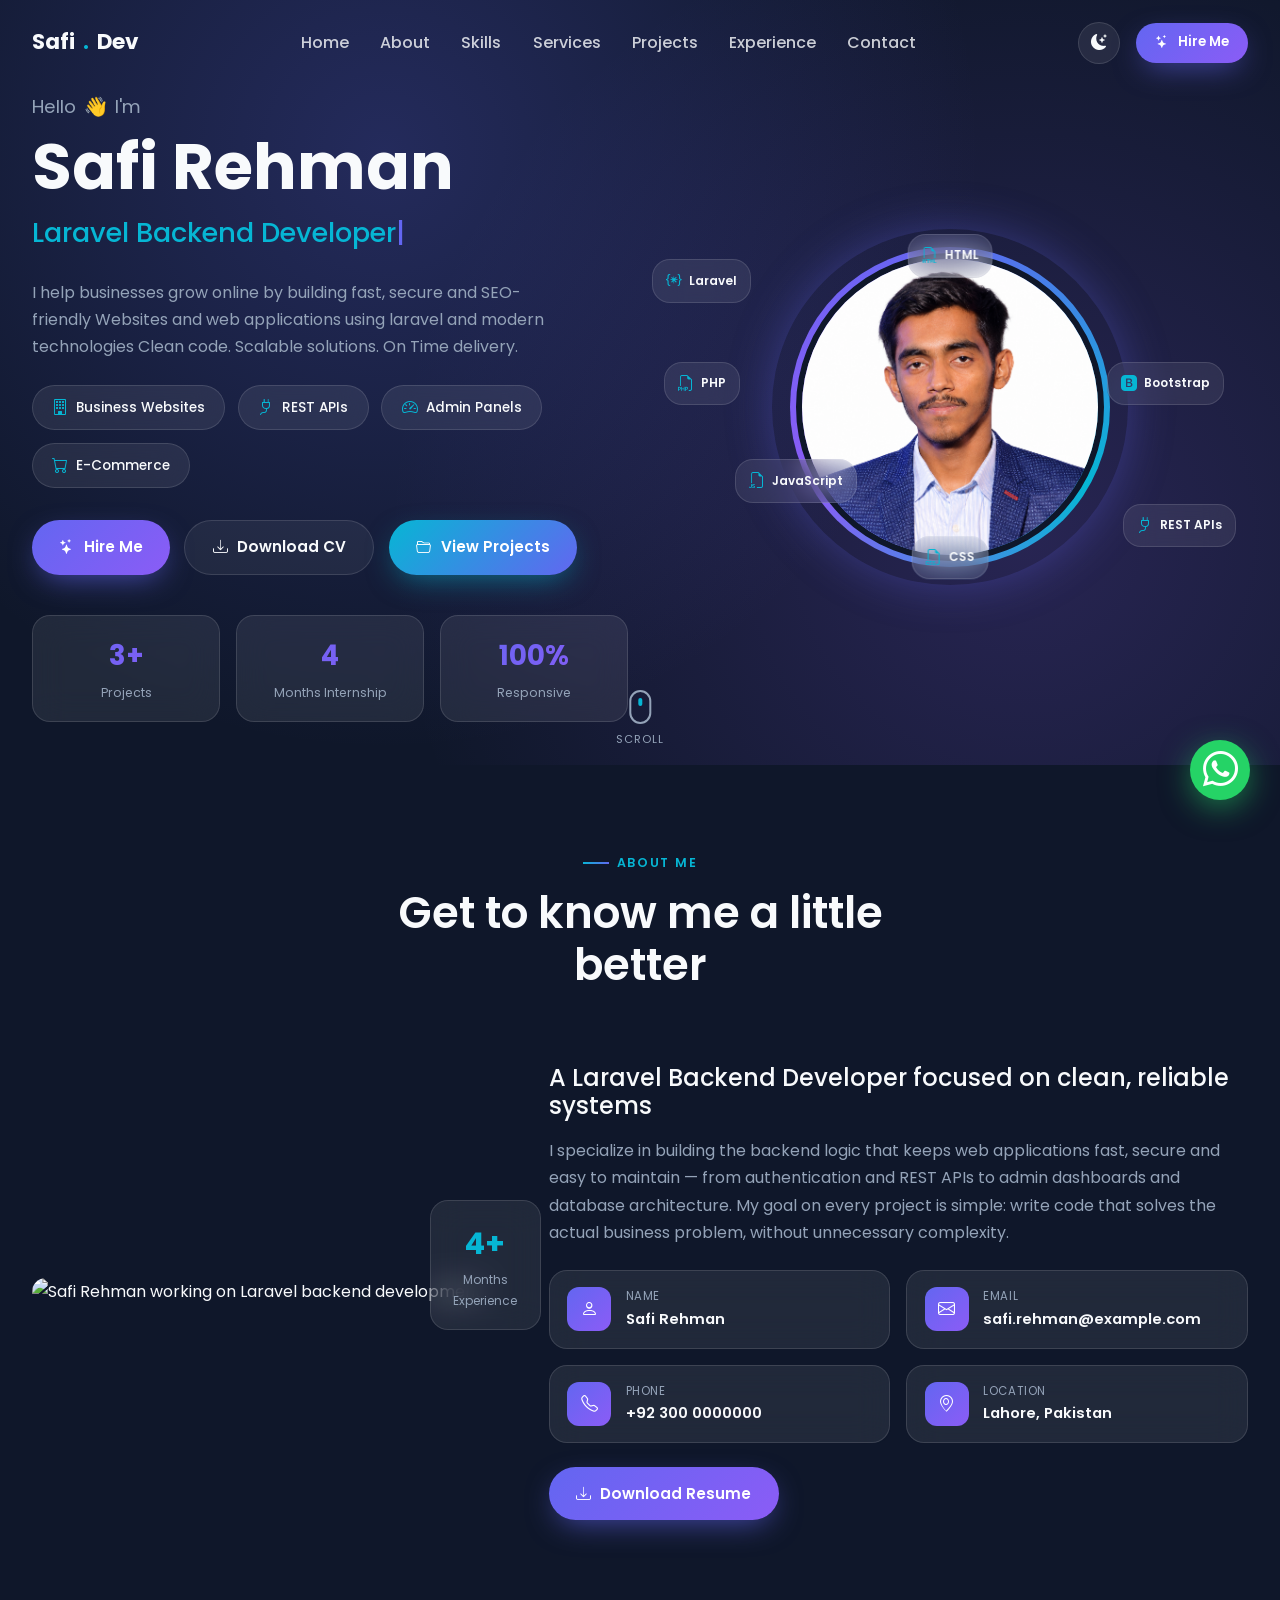
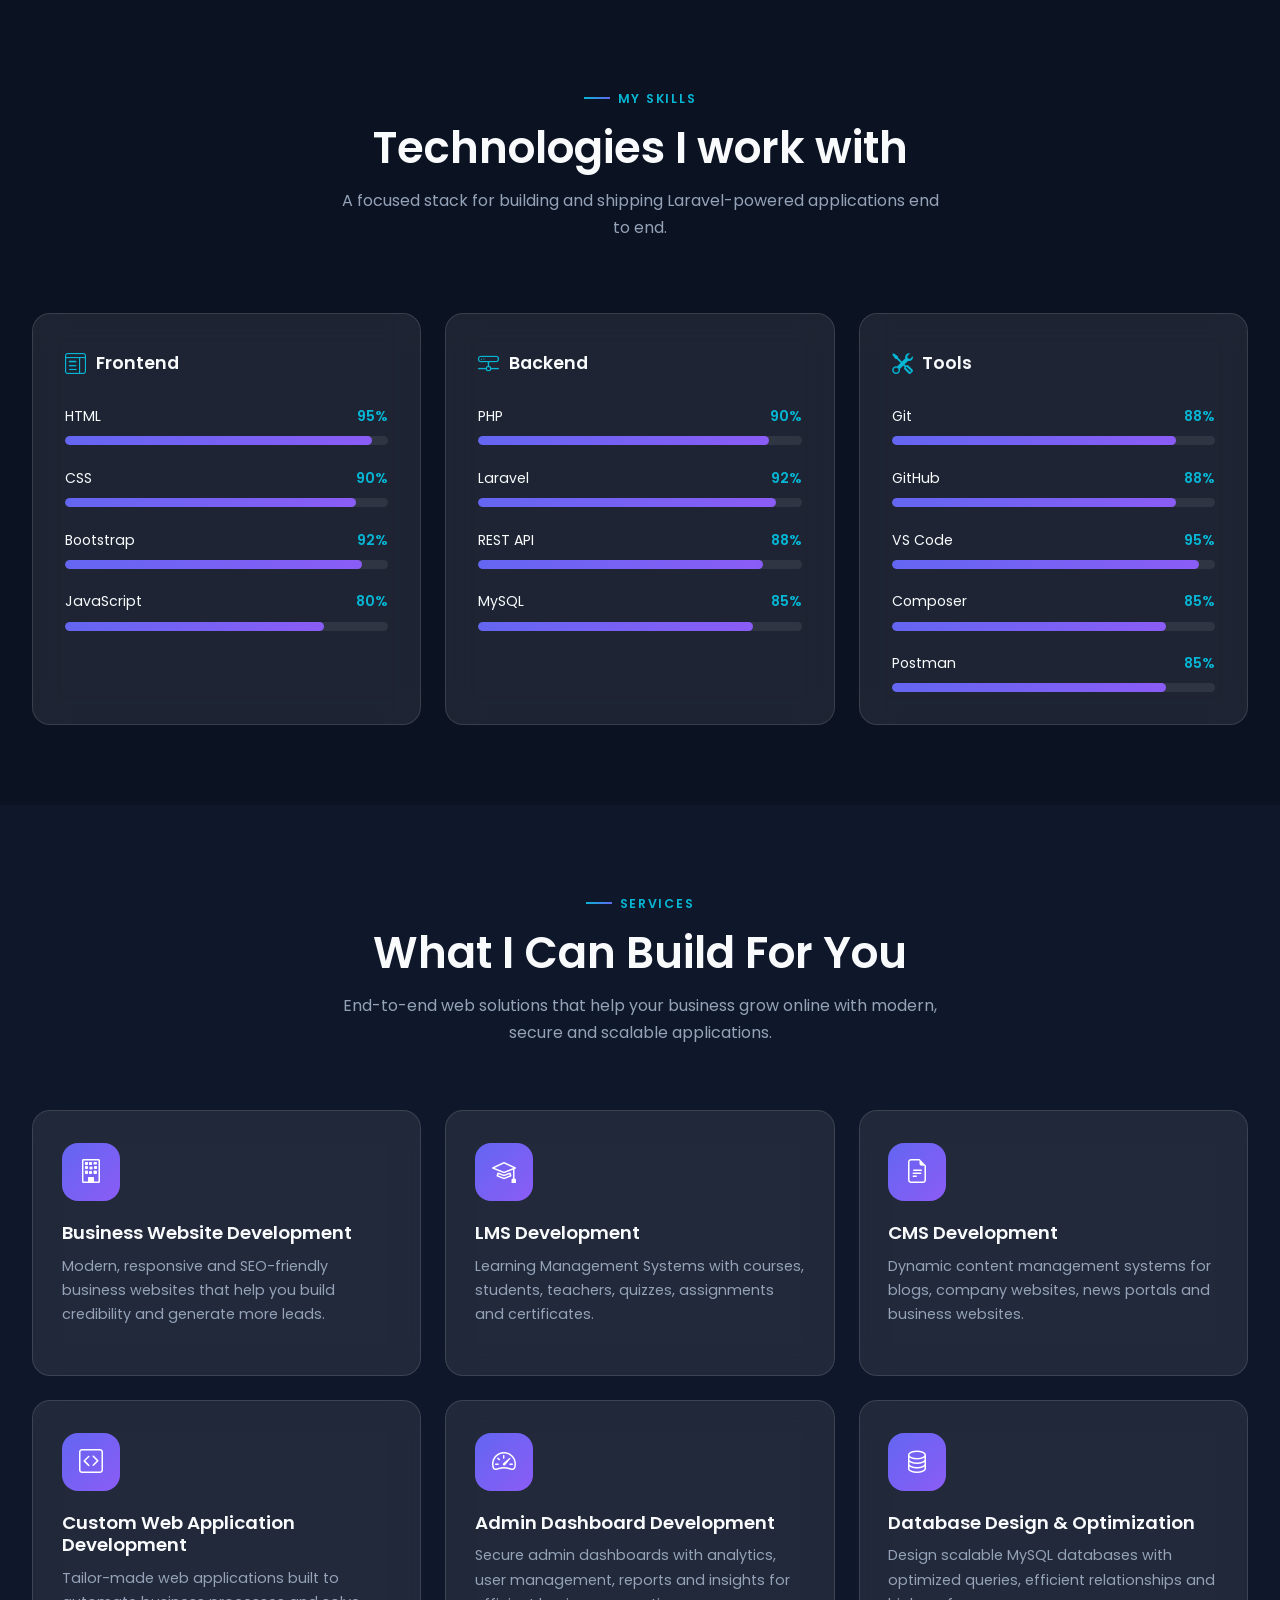
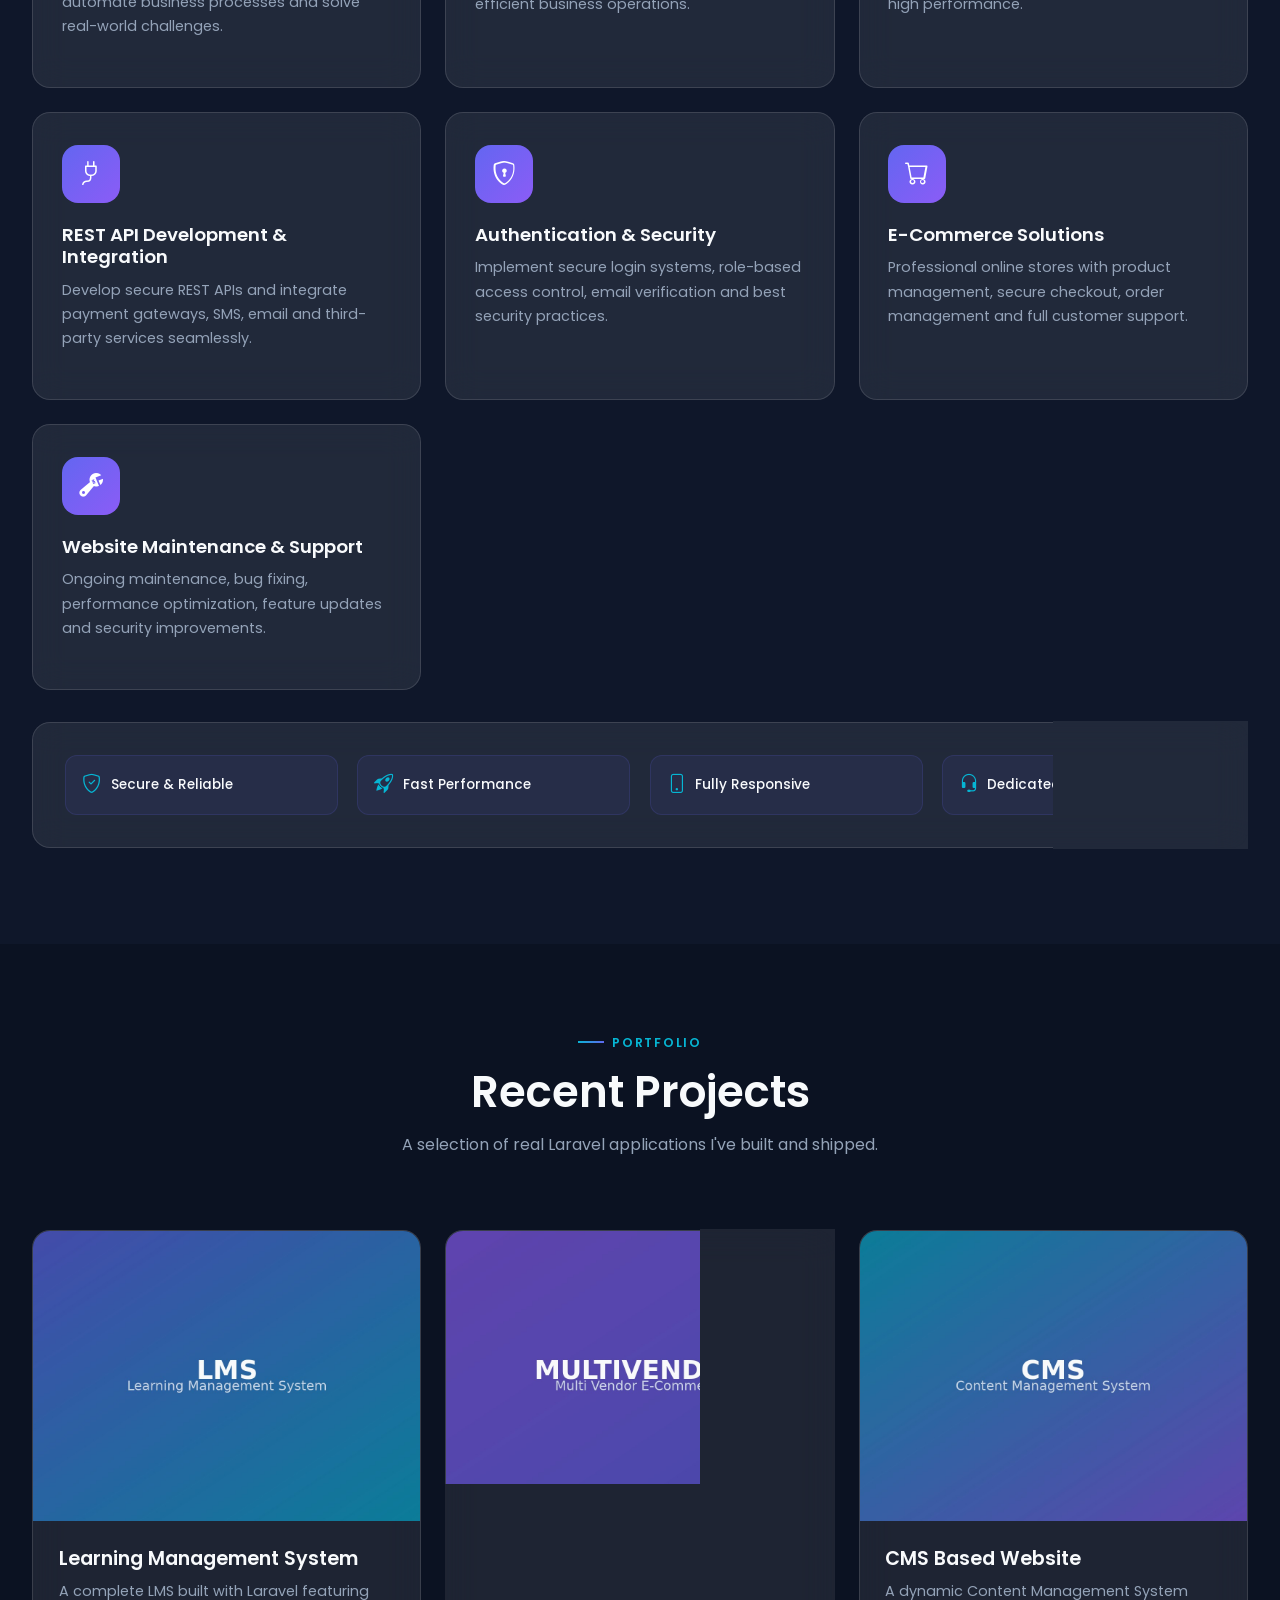
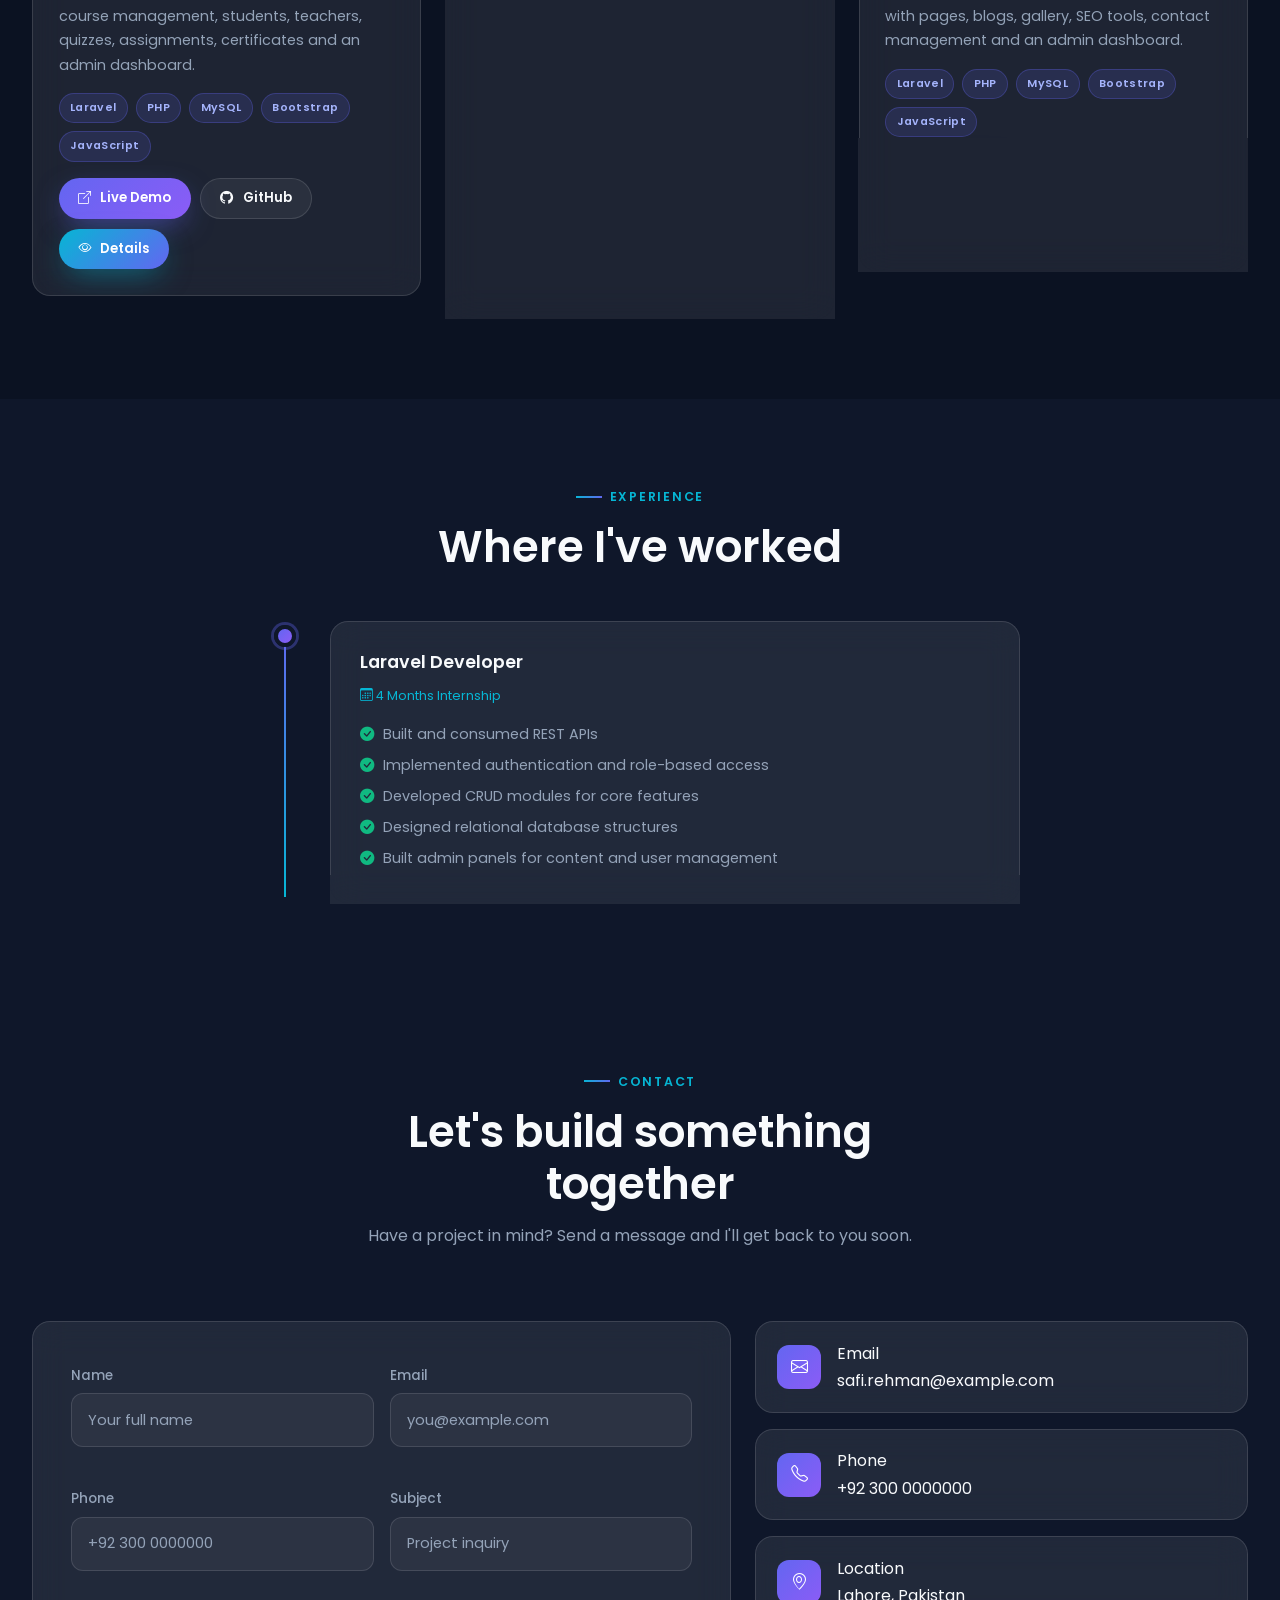
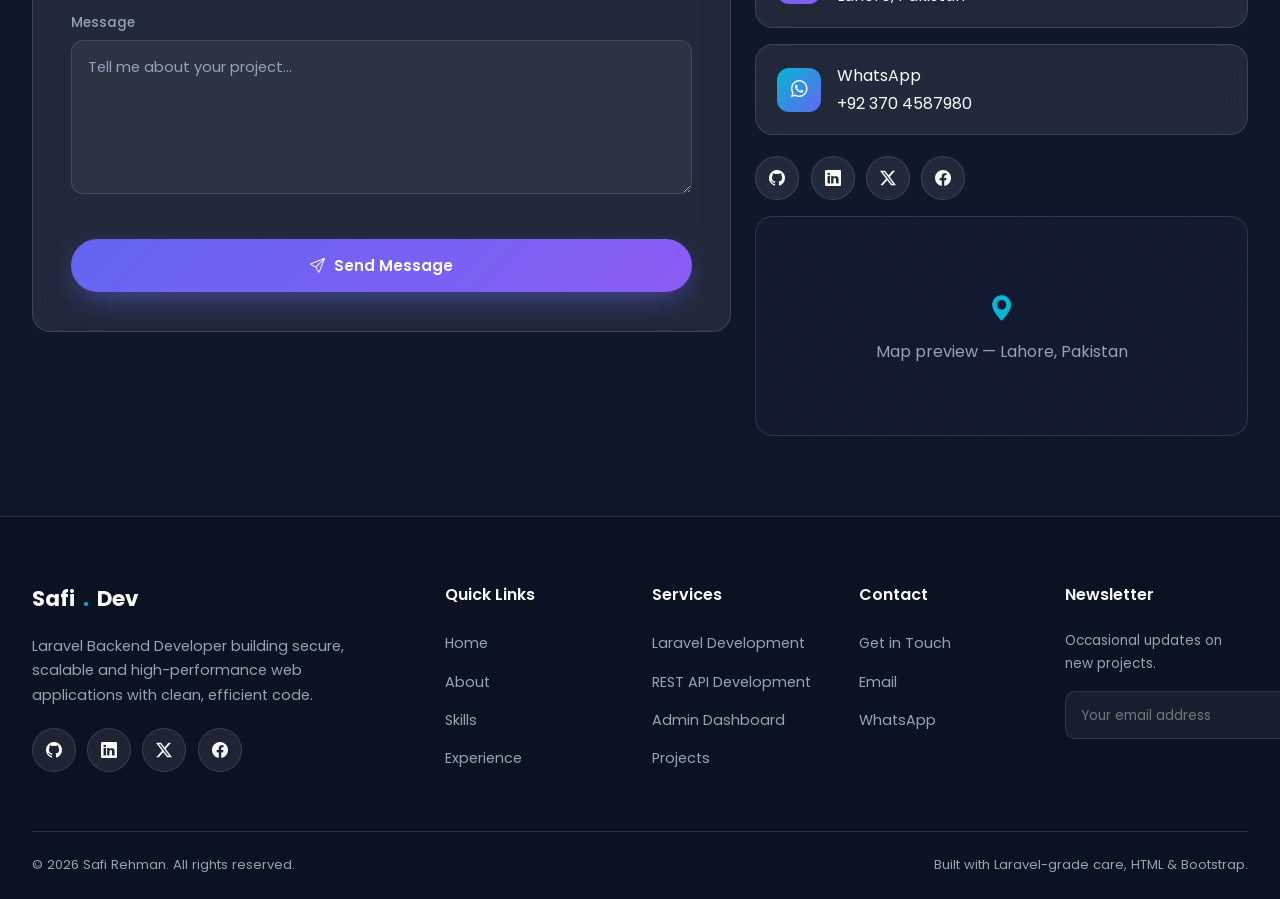
==== commit fe1c5a55: "today uptaded" ====
--- a/index.html
+++ b/index.html
@@ -266,7 +266,7 @@
       transition: width .1s linear;
     }
 
-    /* ===== NAVIGATION ===== */
+    /* ===== NAVIGATION - FIXED STICKY ===== */
     .navbar-custom {
       position: fixed;
       top: 0;
@@ -274,19 +274,22 @@
       right: 0;
       z-index: 1000;
       padding: 1.35rem 0;
-      transition: all .35s;
+      transition: all .35s ease;
       background: transparent;
     }
 
     .navbar-custom.scrolled {
       padding: .75rem 0;
-      background: rgba(15, 23, 42, .75);
+      background: rgba(15, 23, 42, .95);
       backdrop-filter: blur(14px);
+      -webkit-backdrop-filter: blur(14px);
       border-bottom: 1px solid var(--color-border);
+      box-shadow: 0 4px 30px rgba(0, 0, 0, 0.3);
     }
 
     body.light-mode .navbar-custom.scrolled {
-      background: rgba(248, 250, 252, .85);
+      background: rgba(248, 250, 252, .95);
+      box-shadow: 0 4px 30px rgba(0, 0, 0, 0.08);
     }
 
     .brand-logo {
@@ -364,6 +367,7 @@
         padding: 1.25rem 1.5rem 1.5rem;
         max-height: calc(100vh - 6rem);
         overflow-y: auto;
+        box-shadow: 0 10px 40px rgba(0, 0, 0, 0.3);
       }
 
       .nav-link-custom {
@@ -378,7 +382,7 @@
       }
     }
 
-    /* ===== HERO - FIXED SCROLL ISSUE ===== */
+    /* ===== HERO ===== */
     #hero {
       min-height: 85vh;
       display: flex;
@@ -441,7 +445,49 @@
     .hero-desc {
       color: var(--color-muted);
       max-width: 540px;
-      margin-bottom: 2.1rem;
+      margin-bottom: 1.5rem;
+    }
+
+    /* ===== HERO SERVICE BADGES ===== */
+    .hero-service-badges {
+      display: flex;
+      flex-wrap: wrap;
+      gap: 0.8rem;
+      margin-bottom: 2rem;
+    }
+
+    .hero-service-badge {
+      display: inline-flex;
+      align-items: center;
+      gap: 0.5rem;
+      padding: 0.5rem 1.2rem;
+      background: var(--color-card);
+      backdrop-filter: blur(16px);
+      -webkit-backdrop-filter: blur(16px);
+      border: 1px solid var(--color-border);
+      border-radius: 50px;
+      font-size: 0.85rem;
+      font-weight: 500;
+      color: var(--color-text);
+      transition: all 0.3s ease;
+    }
+
+    .hero-service-badge i {
+      color: var(--color-accent);
+      font-size: 1rem;
+    }
+
+    .hero-service-badge:hover {
+      transform: translateY(-3px);
+      border-color: var(--color-primary);
+      box-shadow: 0 8px 25px rgba(99, 102, 241, 0.2);
+    }
+
+    @media (max-width: 576px) {
+      .hero-service-badge {
+        font-size: 0.75rem;
+        padding: 0.4rem 0.9rem;
+      }
     }
 
     .hero-btns {
@@ -661,10 +707,6 @@
       }
     }
 
-    /* ===== REST OF THE STYLES SAME AS BEFORE ===== */
-    /* ... (all other styles remain same) ... */
-
-    /* For brevity, keeping rest of CSS same, just showing key changes */
     /* ===== ABOUT ===== */
     .about-img-wrap {
       position: relative;
@@ -792,20 +834,29 @@
       height: 100%;
     }
 
-    /* ===== SERVICES ===== */
-    .service-card {
-      padding: 2.1rem 1.8rem;
+    /* ===== NEW SERVICES SECTION ===== */
+    .services-wrapper {
+      padding: 1rem 0;
+    }
+
+    .service-card-detailed {
+      padding: 2rem 1.8rem;
       height: 100%;
       transition: transform .35s, box-shadow .35s, border-color .35s;
-    }
-
-    .service-card:hover {
+      background: var(--color-card);
+      backdrop-filter: blur(16px);
+      -webkit-backdrop-filter: blur(16px);
+      border: 1px solid var(--color-border);
+      border-radius: var(--radius-md);
+    }
+
+    .service-card-detailed:hover {
       transform: translateY(-8px);
       box-shadow: var(--shadow-soft);
       border-color: var(--color-primary);
     }
 
-    .service-icon {
+    .service-card-detailed .service-icon {
       width: 58px;
       height: 58px;
       border-radius: 16px;
@@ -819,19 +870,73 @@
       transition: transform .35s;
     }
 
-    .service-card:hover .service-icon {
+    .service-card-detailed:hover .service-icon {
       transform: rotate(-8deg) scale(1.06);
     }
 
-    .service-card h3 {
+    .service-card-detailed h3 {
       font-size: 1.15rem;
       margin-bottom: .6rem;
       font-weight: 600;
     }
 
-    .service-card p {
+    .service-card-detailed p {
       color: var(--color-muted);
-      font-size: .92rem;
+      font-size: .9rem;
+      line-height: 1.7;
+    }
+
+    /* Service Features Grid */
+    .service-features-grid {
+      display: grid;
+      grid-template-columns: repeat(auto-fit, minmax(180px, 1fr));
+      gap: 1.2rem;
+      margin-top: 2rem;
+      padding: 2rem;
+      background: var(--color-card);
+      backdrop-filter: blur(16px);
+      border: 1px solid var(--color-border);
+      border-radius: var(--radius-md);
+    }
+
+    .service-feature-item {
+      display: flex;
+      align-items: center;
+      gap: 0.6rem;
+      padding: 0.8rem 1rem;
+      border-radius: 12px;
+      background: rgba(99, 102, 241, 0.08);
+      border: 1px solid rgba(99, 102, 241, 0.15);
+      transition: all 0.3s ease;
+    }
+
+    .service-feature-item:hover {
+      background: rgba(99, 102, 241, 0.15);
+      transform: translateY(-2px);
+    }
+
+    .service-feature-item i {
+      color: var(--color-accent);
+      font-size: 1.2rem;
+    }
+
+    .service-feature-item span {
+      font-size: 0.85rem;
+      font-weight: 500;
+      color: var(--color-text);
+    }
+
+    @media (max-width: 768px) {
+      .service-features-grid {
+        grid-template-columns: 1fr 1fr;
+        padding: 1.2rem;
+      }
+    }
+
+    @media (max-width: 480px) {
+      .service-features-grid {
+        grid-template-columns: 1fr;
+      }
     }
 
     /* ===== PROJECTS ===== */
@@ -1600,9 +1705,16 @@
             <div class="hero-role-wrap" aria-live="polite">
               <span id="typed-text"></span><span id="typed-cursor">|</span>
             </div>
-            <p class="hero-desc">I build secure, scalable and high-performance web applications using Laravel, PHP,
-              MySQL and modern web technologies. I enjoy solving real business problems through clean and efficient
-              code.</p>
+            <p class="hero-desc">I help businesses grow online by building fast, secure and SEO-friendly Websites and web applications using laravel and modern technologies Clean code. Scalable solutions. On Time delivery.</p>
+
+            <!-- ===== HERO SERVICE BADGES ===== -->
+            <div class="hero-service-badges">
+              <span class="hero-service-badge"><i class="bi bi-building"></i> Business Websites</span>
+              <span class="hero-service-badge"><i class="bi bi-plug"></i> REST APIs</span>
+              <span class="hero-service-badge"><i class="bi bi-speedometer2"></i> Admin Panels</span>
+              <span class="hero-service-badge"><i class="bi bi-cart"></i> E-Commerce</span>
+            </div>
+
             <div class="hero-btns">
               <a href="#contact" class="btn-custom btn-primary-grad"><i class="bi bi-stars"></i> Hire Me</a>
               <a href="assets/Safi-Rehman-CV.pdf" download="Safi-Rehman-CV.pdf" class="btn-custom btn-outline-glass"><i
@@ -1828,93 +1940,130 @@
     </div>
   </section>
 
-  <!-- ===== SERVICES ===== -->
+  <!-- ===== NEW SERVICES SECTION ===== -->
   <section id="services">
     <div class="container">
-      <div class="text-center mx-auto reveal" style="max-width:600px;">
+      <div class="text-center mx-auto reveal" style="max-width:700px;">
         <p class="eyebrow justify-content-center">Services</p>
-        <h2 class="section-title">What I can build for you</h2>
-        <p class="section-subtitle mx-auto">End-to-end backend services for products that need to work reliably at
-          scale.</p>
+        <h2 class="section-title">What I Can Build For You</h2>
+        <p class="section-subtitle mx-auto">End-to-end web solutions that help your business grow online with modern, secure and scalable applications.</p>
       </div>
-      <div class="row g-4 mt-2">
-        <div class="col-md-6 col-lg-4">
-          <div class="service-card glass reveal">
-            <div class="service-icon"><i class="bi bi-hexagon"></i></div>
-            <h3>Laravel Development</h3>
-            <p>Robust Laravel applications built on clean architecture and maintainable code.</p>
-          </div>
+
+      <div class="services-wrapper">
+        <div class="row g-4">
+
+          <!-- Service 1: Business Website -->
+          <div class="col-md-6 col-lg-4">
+            <div class="service-card-detailed reveal">
+              <div class="service-icon"><i class="bi bi-building"></i></div>
+              <h3>Business Website Development</h3>
+              <p>Modern, responsive and SEO-friendly business websites that help you build credibility and generate more leads.</p>
+            </div>
+          </div>
+
+          <!-- Service 2: LMS Development -->
+          <div class="col-md-6 col-lg-4">
+            <div class="service-card-detailed reveal reveal-delay-1">
+              <div class="service-icon"><i class="bi bi-mortarboard"></i></div>
+              <h3>LMS Development</h3>
+              <p>Learning Management Systems with courses, students, teachers, quizzes, assignments and certificates.</p>
+            </div>
+          </div>
+
+          <!-- Service 3: CMS Development -->
+          <div class="col-md-6 col-lg-4">
+            <div class="service-card-detailed reveal reveal-delay-2">
+              <div class="service-icon"><i class="bi bi-file-earmark-text"></i></div>
+              <h3>CMS Development</h3>
+              <p>Dynamic content management systems for blogs, company websites, news portals and business websites.</p>
+            </div>
+          </div>
+
+          <!-- Service 4: Custom Web Apps -->
+          <div class="col-md-6 col-lg-4">
+            <div class="service-card-detailed reveal">
+              <div class="service-icon"><i class="bi bi-code-square"></i></div>
+              <h3>Custom Web Application Development</h3>
+              <p>Tailor-made web applications built to automate business processes and solve real-world challenges.</p>
+            </div>
+          </div>
+
+          <!-- Service 5: Admin Dashboard -->
+          <div class="col-md-6 col-lg-4">
+            <div class="service-card-detailed reveal reveal-delay-1">
+              <div class="service-icon"><i class="bi bi-speedometer2"></i></div>
+              <h3>Admin Dashboard Development</h3>
+              <p>Secure admin dashboards with analytics, user management, reports and insights for efficient business operations.</p>
+            </div>
+          </div>
+
+          <!-- Service 6: Database Design -->
+          <div class="col-md-6 col-lg-4">
+            <div class="service-card-detailed reveal reveal-delay-2">
+              <div class="service-icon"><i class="bi bi-database"></i></div>
+              <h3>Database Design &amp; Optimization</h3>
+              <p>Design scalable MySQL databases with optimized queries, efficient relationships and high performance.</p>
+            </div>
+          </div>
+
+          <!-- Service 7: REST API -->
+          <div class="col-md-6 col-lg-4">
+            <div class="service-card-detailed reveal">
+              <div class="service-icon"><i class="bi bi-plug"></i></div>
+              <h3>REST API Development &amp; Integration</h3>
+              <p>Develop secure REST APIs and integrate payment gateways, SMS, email and third-party services seamlessly.</p>
+            </div>
+          </div>
+
+          <!-- Service 8: Authentication -->
+          <div class="col-md-6 col-lg-4">
+            <div class="service-card-detailed reveal reveal-delay-1">
+              <div class="service-icon"><i class="bi bi-shield-lock"></i></div>
+              <h3>Authentication &amp; Security</h3>
+              <p>Implement secure login systems, role-based access control, email verification and best security practices.</p>
+            </div>
+          </div>
+
+          <!-- Service 9: E-Commerce -->
+          <div class="col-md-6 col-lg-4">
+            <div class="service-card-detailed reveal reveal-delay-2">
+              <div class="service-icon"><i class="bi bi-cart"></i></div>
+              <h3>E-Commerce Solutions</h3>
+              <p>Professional online stores with product management, secure checkout, order management and full customer support.</p>
+            </div>
+          </div>
+
+          <!-- Service 10: Maintenance -->
+          <div class="col-md-6 col-lg-4">
+            <div class="service-card-detailed reveal">
+              <div class="service-icon"><i class="bi bi-wrench-adjustable"></i></div>
+              <h3>Website Maintenance &amp; Support</h3>
+              <p>Ongoing maintenance, bug fixing, performance optimization, feature updates and security improvements.</p>
+            </div>
+          </div>
+
         </div>
-        <div class="col-md-6 col-lg-4">
-          <div class="service-card glass reveal reveal-delay-1">
-            <div class="service-icon"><i class="bi bi-plug"></i></div>
-            <h3>REST API Development</h3>
-            <p>Well-documented, secure APIs that connect your frontend, mobile app or third parties.</p>
+
+        <!-- Service Features Grid -->
+        <div class="service-features-grid reveal reveal-delay-1">
+          <div class="service-feature-item">
+            <i class="bi bi-shield-check"></i>
+            <span>Secure &amp; Reliable</span>
+          </div>
+          <div class="service-feature-item">
+            <i class="bi bi-rocket-takeoff"></i>
+            <span>Fast Performance</span>
+          </div>
+          <div class="service-feature-item">
+            <i class="bi bi-phone"></i>
+            <span>Fully Responsive</span>
+          </div>
+          <div class="service-feature-item">
+            <i class="bi bi-headset"></i>
+            <span>Dedicated Support</span>
           </div>
         </div>
-        <div class="col-md-6 col-lg-4">
-          <div class="service-card glass reveal reveal-delay-2">
-            <div class="service-icon"><i class="bi bi-speedometer2"></i></div>
-            <h3>Admin Dashboard</h3>
-            <p>Custom admin panels for managing users, content and data with ease.</p>
-          </div>
-        </div>
-        <div class="col-md-6 col-lg-4">
-          <div class="service-card glass reveal">
-            <div class="service-icon"><i class="bi bi-shield-lock"></i></div>
-            <h3>Authentication</h3>
-            <p>Secure login, roles and permissions systems tailored to your application.</p>
-          </div>
-        </div>
-        <div class="col-md-6 col-lg-4">
-          <div class="service-card glass reveal reveal-delay-1">
-            <div class="service-icon"><i class="bi bi-window-stack"></i></div>
-            <h3>Custom Web Applications</h3>
-            <p>Purpose-built web applications designed around your exact business process.</p>
-          </div>
-        </div>
-        <div class="col-md-6 col-lg-4">
-          <div class="service-card glass reveal reveal-delay-2">
-            <div class="service-icon"><i class="bi bi-diagram-3"></i></div>
-            <h3>CRUD Applications</h3>
-            <p>Reliable create, read, update and delete workflows for any data-driven system.</p>
-          </div>
-        </div>
-        <div class="col-md-6 col-lg-4">
-          <div class="service-card glass reveal">
-            <div class="service-icon"><i class="bi bi-database"></i></div>
-            <h3>Database Design</h3>
-            <p>Normalized, efficient schemas that scale with your application's data needs.</p>
-          </div>
-        </div>
-        <div class="col-md-6 col-lg-4">
-          <div class="service-card glass reveal reveal-delay-1">
-            <div class="service-icon"><i class="bi bi-bug"></i></div>
-            <h3>Bug Fixing</h3>
-            <p>Fast, thorough debugging to keep your application stable and running smoothly.</p>
-          </div>
-        </div>
-        <div class="col-md-6 col-lg-4">
-          <div class="service-card glass reveal reveal-delay-2">
-            <div class="service-icon"><i class="bi bi-wrench-adjustable"></i></div>
-            <h3>Website Maintenance</h3>
-            <p>Ongoing updates, monitoring and support to keep your site secure and current.</p>
-          </div>
-        </div>
-        <div class="col-md-6 col-lg-4">
-          <div class="service-card glass reveal">
-            <div class="service-icon"><i class="bi bi-arrow-left-right"></i></div>
-            <h3>API Integration</h3>
-            <p>Connecting your app to payment gateways, SMS, email and other third-party services.</p>
-          </div>
-        </div>
-        <div class="col-md-6 col-lg-4">
-          <div class="service-card glass reveal reveal-delay-1">
-            <div class="service-icon"><i class="bi bi-cloud-arrow-up"></i></div>
-            <h3>Deployment</h3>
-            <p>Smooth, production-ready deployment of your Laravel application to live servers.</p>
-          </div>
-        </div>
+
       </div>
     </div>
   </section>
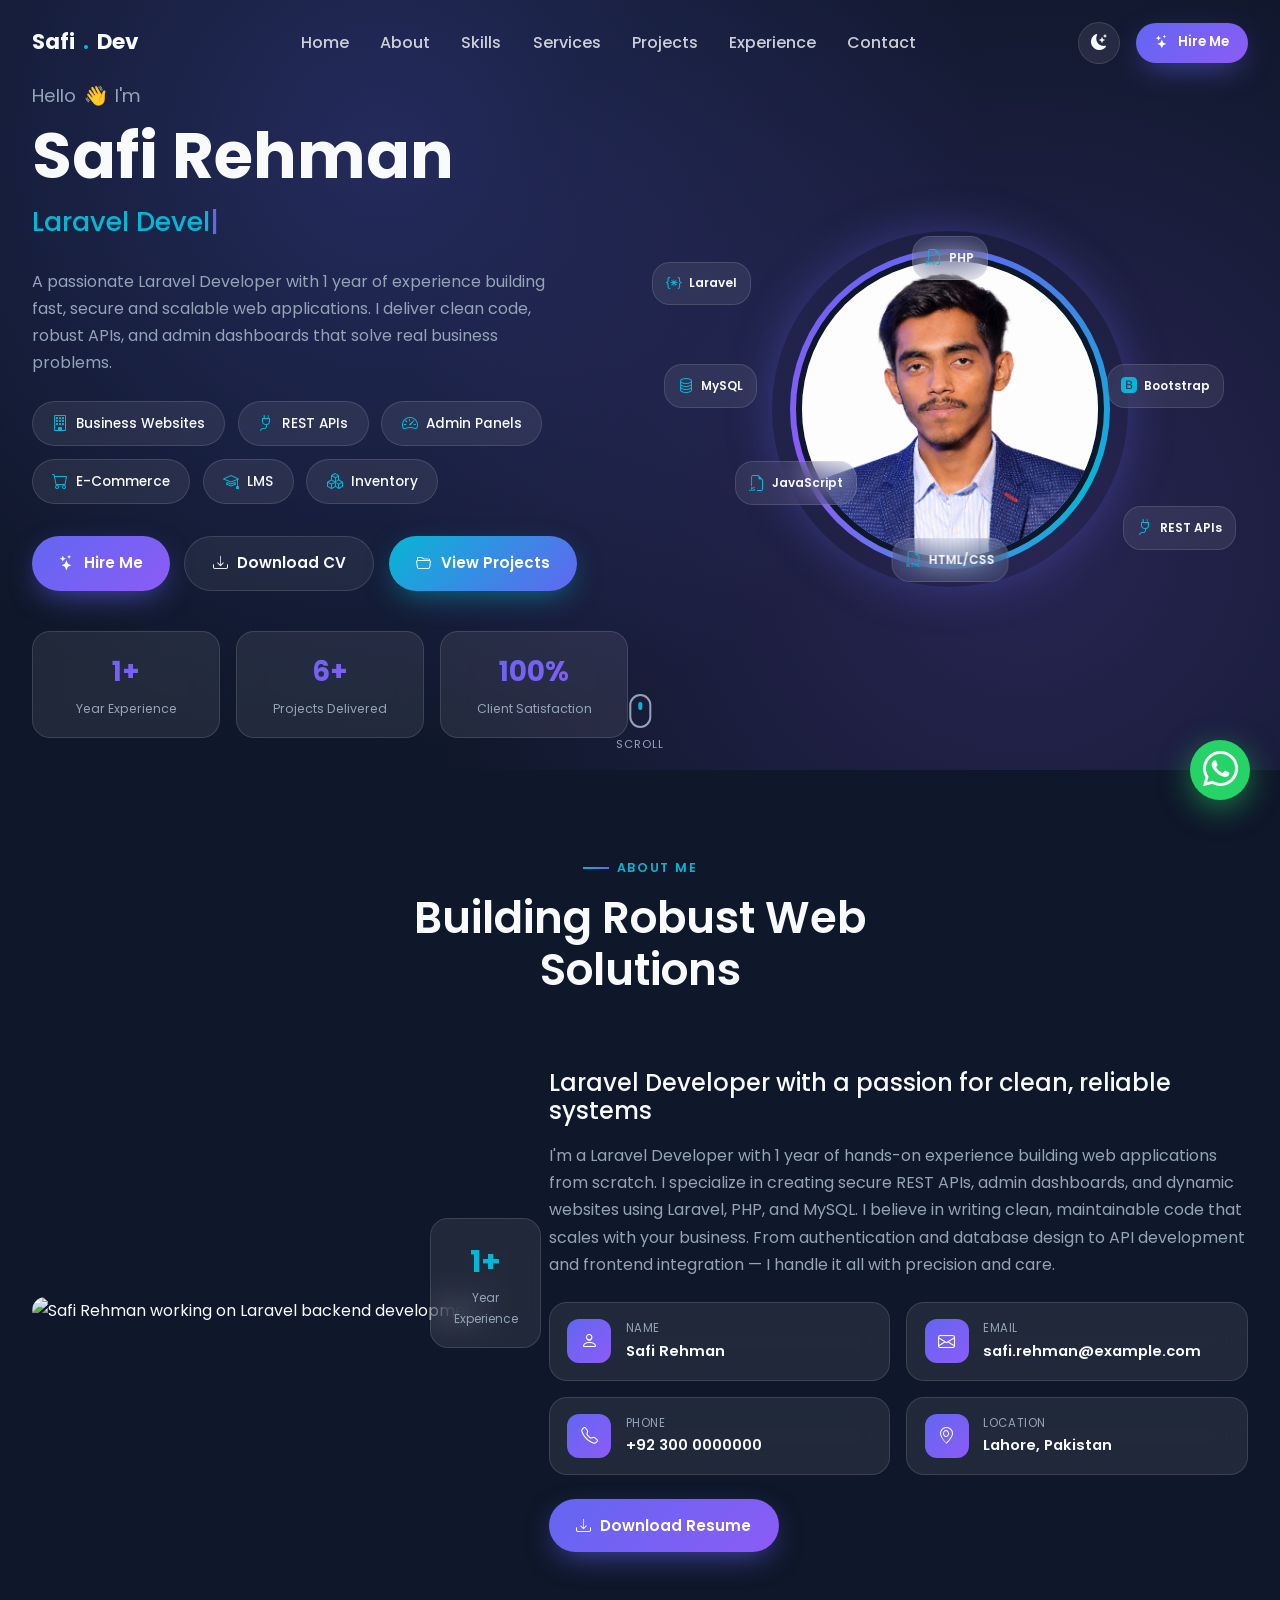
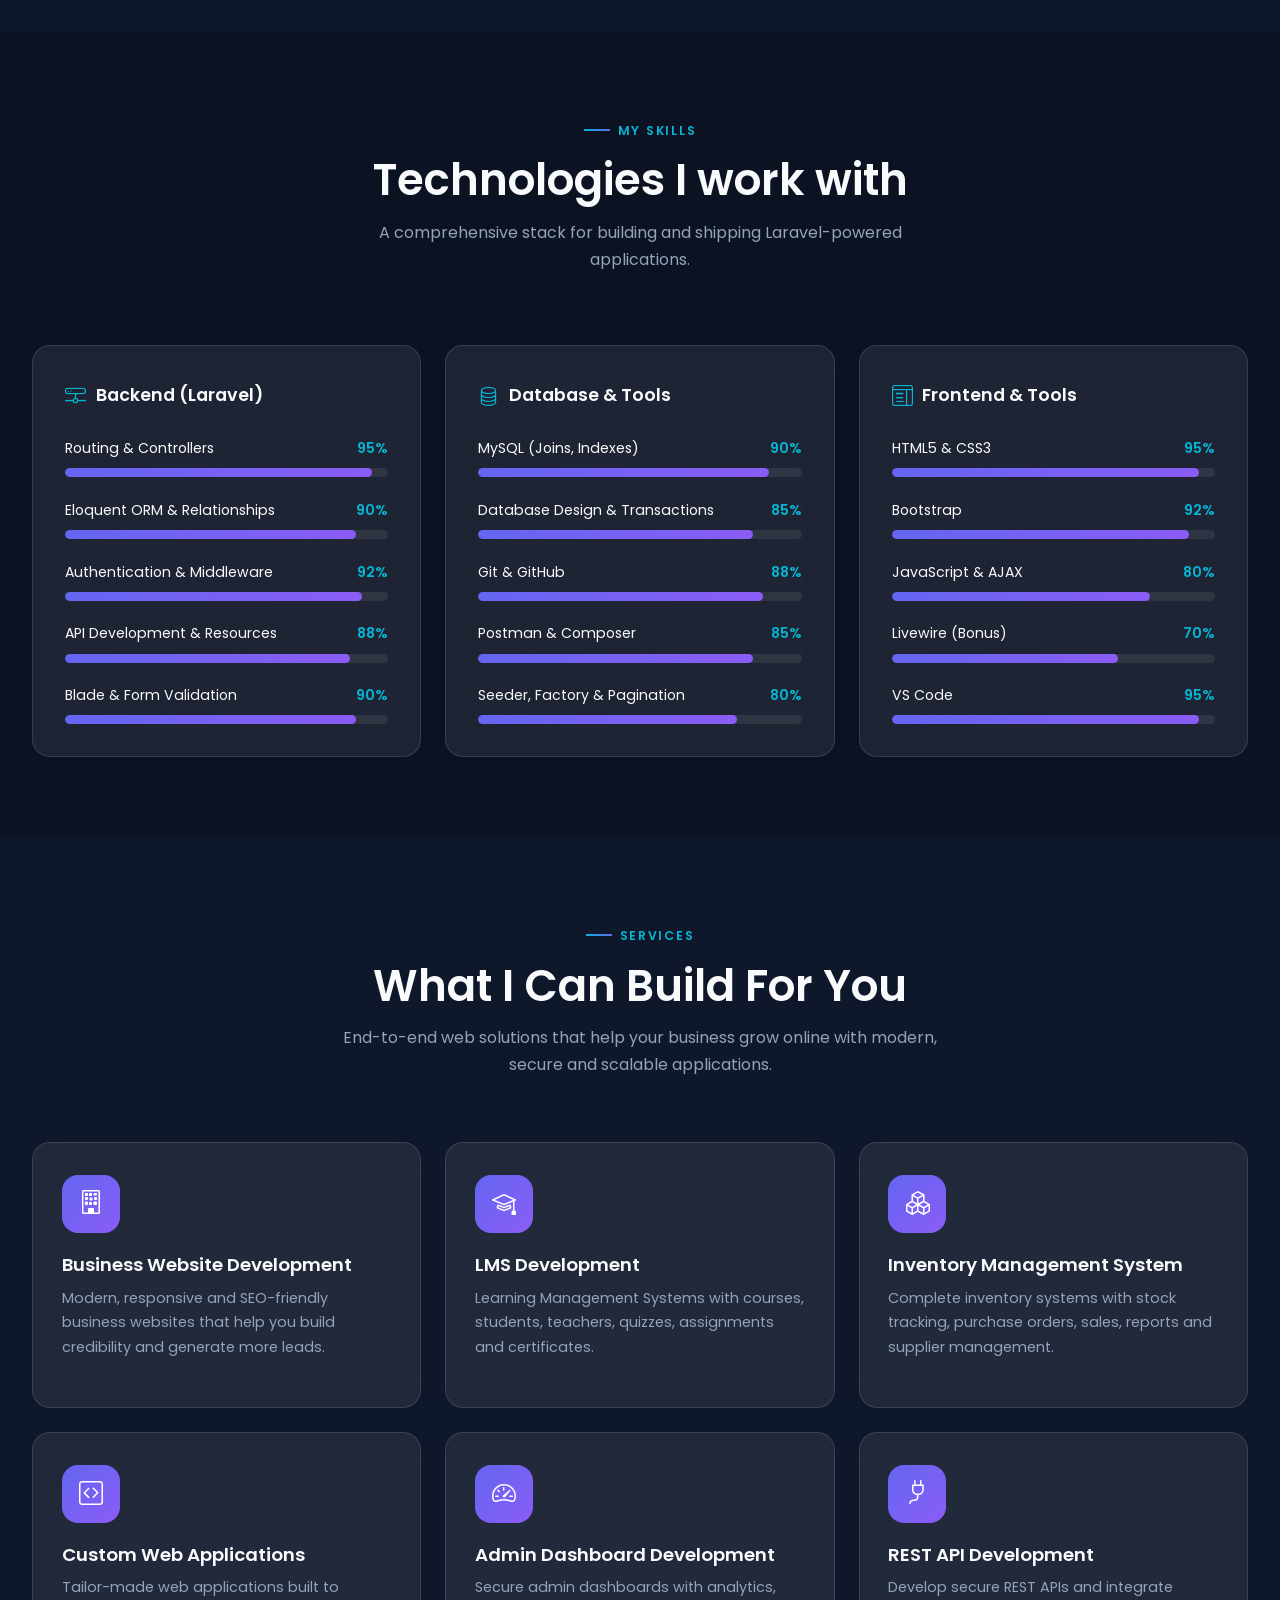
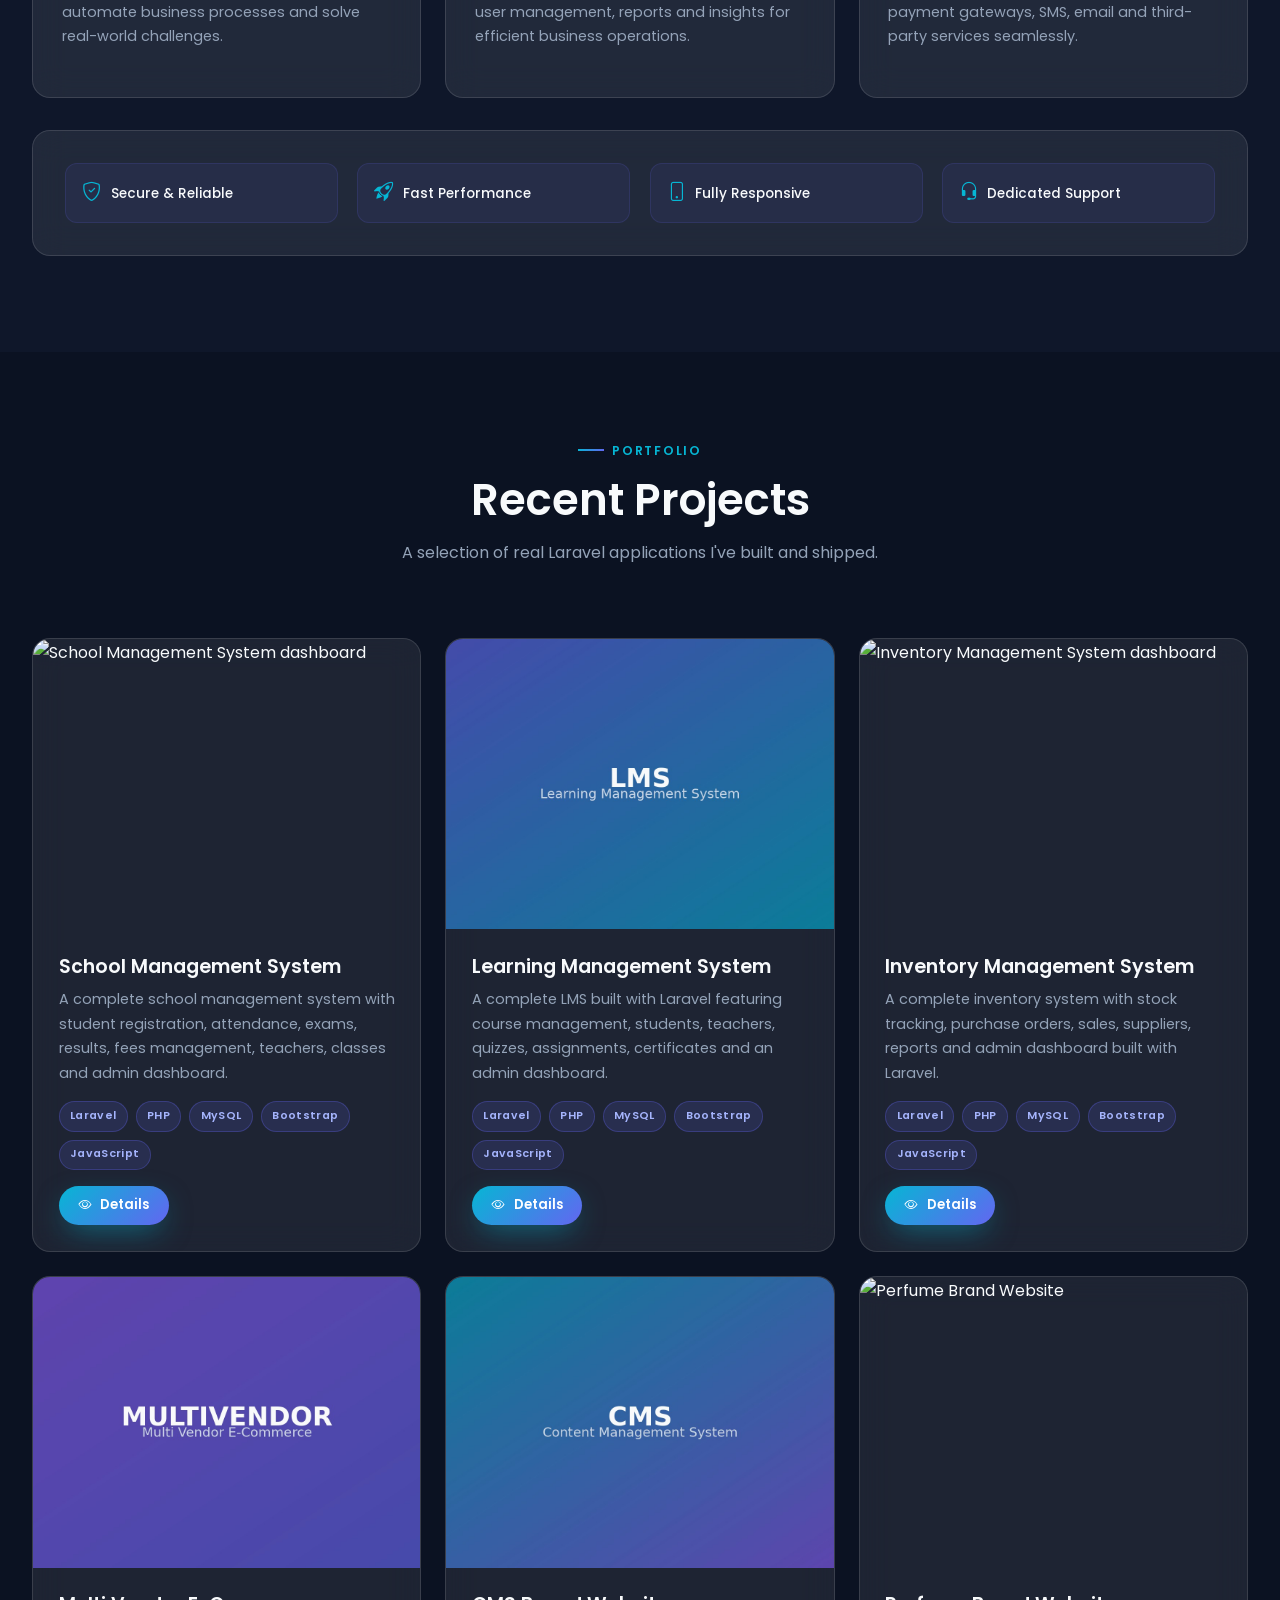
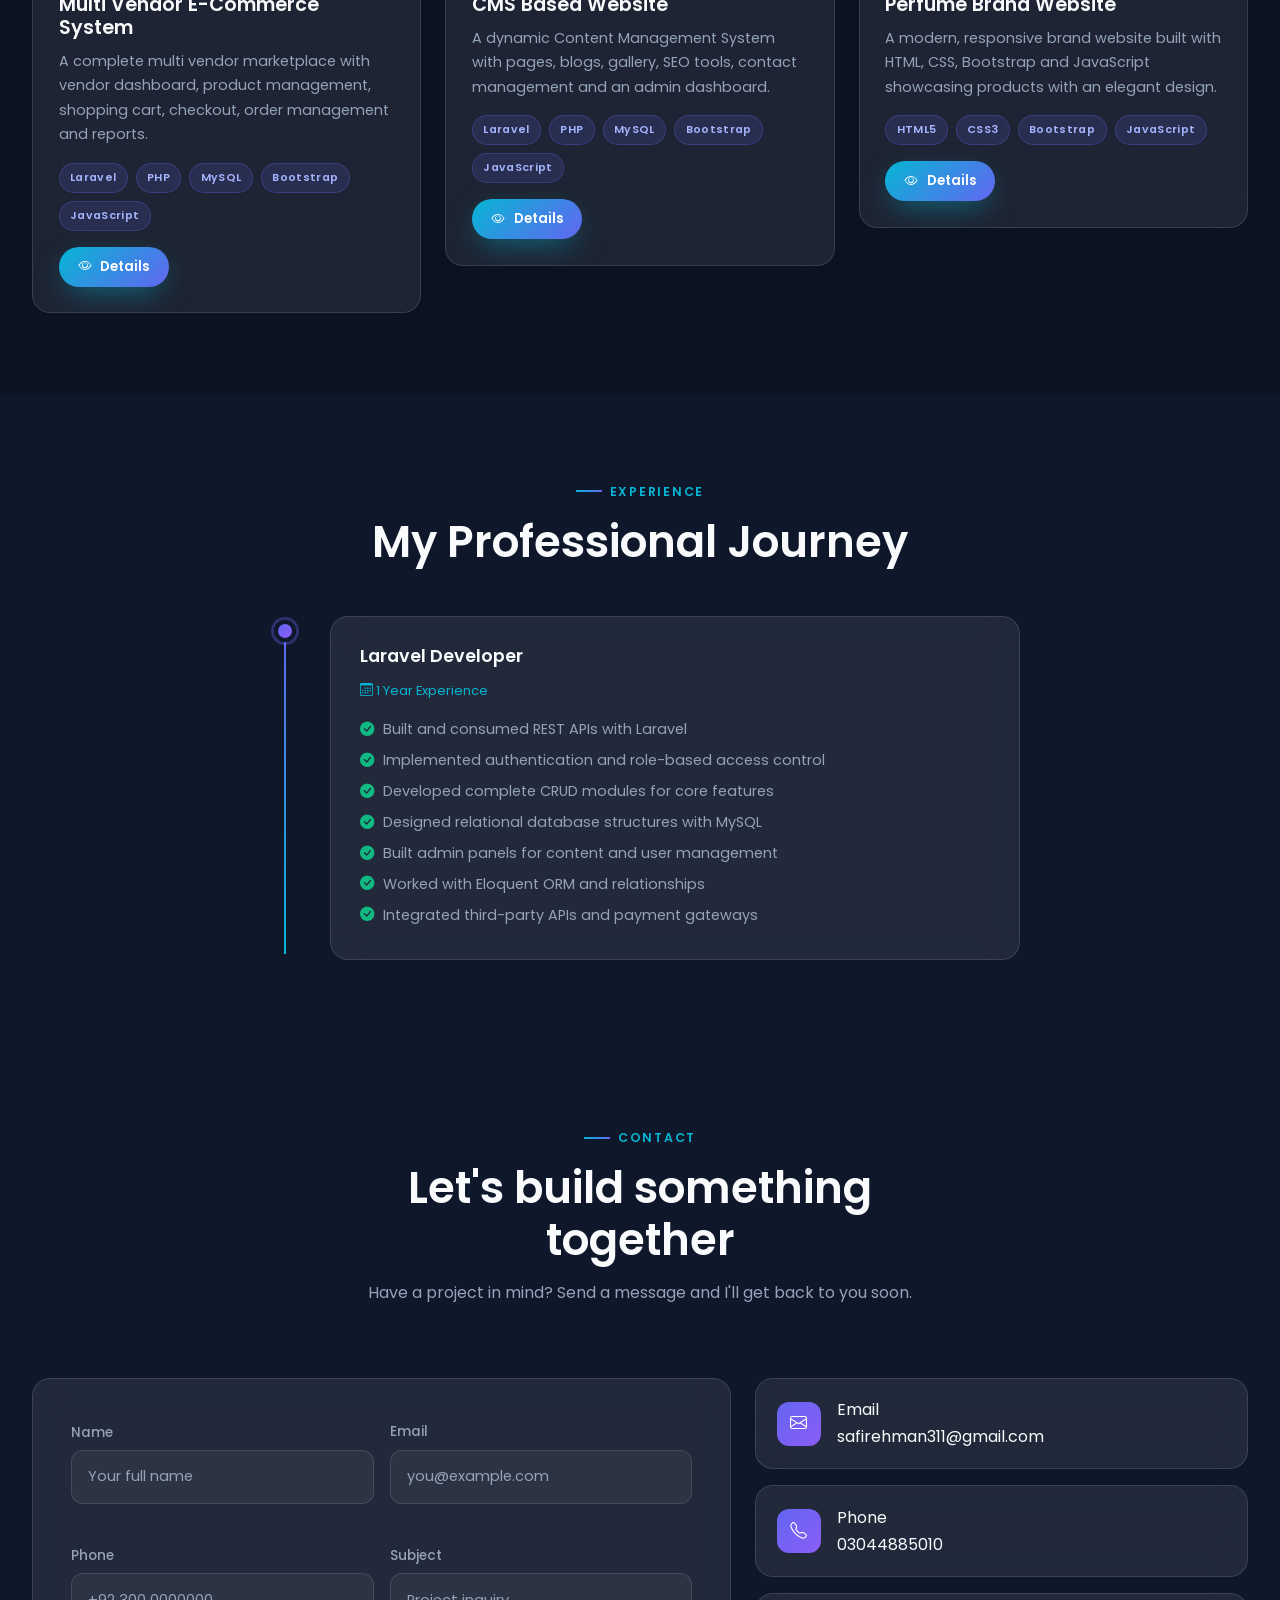
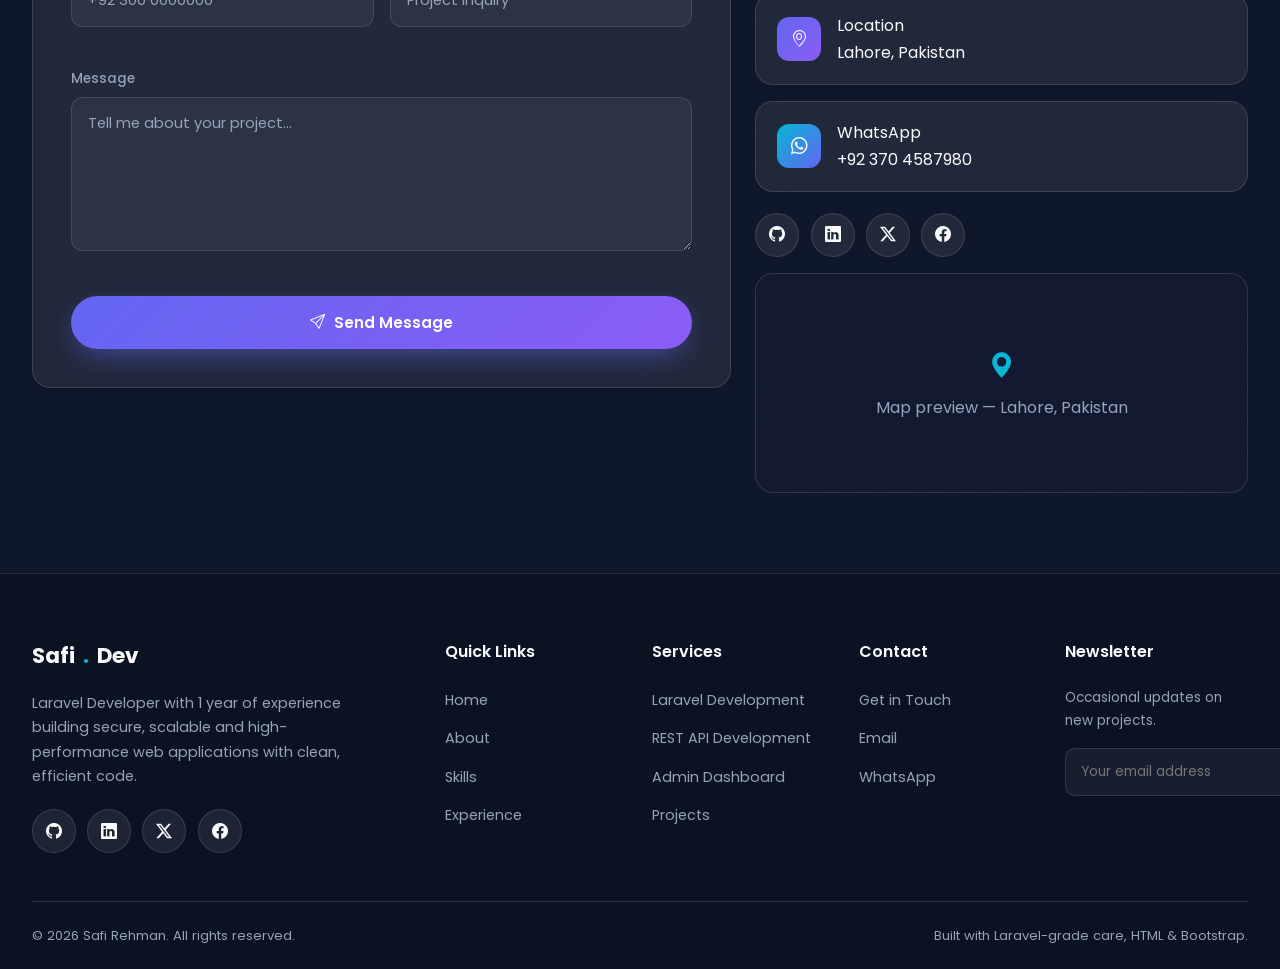
==== commit af44e361: "add formspree in website" ====
--- a/index.html
+++ b/index.html
@@ -4,14 +4,14 @@
 <head>
   <meta charset="UTF-8">
   <meta name="viewport" content="width=device-width, initial-scale=1.0">
-  <title>Safi Rehman | Laravel Backend Developer</title>
+  <title>Safi Rehman | Laravel Developer</title>
   <meta name="description"
-    content="Portfolio of Safi Rehman, a Laravel Backend Developer specializing in secure, scalable REST APIs, admin dashboards and custom web applications built with PHP, Laravel and MySQL.">
+    content="Portfolio of Safi Rehman, a Laravel Developer with 1 year of experience specializing in secure, scalable REST APIs, admin dashboards and custom web applications built with PHP, Laravel and MySQL.">
   <meta name="keywords" content="Laravel Developer, PHP Developer, Backend Developer, REST API Developer, Safi Rehman">
   <meta name="author" content="Safi Rehman">
 
   <!-- Open Graph -->
-  <meta property="og:title" content="Safi Rehman | Laravel Backend Developer">
+  <meta property="og:title" content="Safi Rehman | Laravel Developer">
   <meta property="og:description"
     content="Secure, scalable and high-performance web applications built with Laravel, PHP and MySQL.">
   <meta property="og:type" content="website">
@@ -207,6 +207,12 @@
       border-radius: 40px;
     }
 
+    .btn-custom:disabled {
+      opacity: 0.7;
+      cursor: not-allowed;
+      transform: none !important;
+    }
+
     /* ===== LOADING SCREEN ===== */
     #loading-screen {
       position: fixed;
@@ -266,7 +272,7 @@
       transition: width .1s linear;
     }
 
-    /* ===== NAVIGATION - FIXED STICKY ===== */
+    /* ===== NAVIGATION ===== */
     .navbar-custom {
       position: fixed;
       top: 0;
@@ -354,7 +360,52 @@
       transform: rotate(20deg);
     }
 
+    .navbar-toggler-custom {
+      border: 1px solid var(--color-border);
+      background: var(--color-card);
+      padding: 0.5rem 0.75rem;
+      border-radius: 8px;
+      color: var(--color-text);
+      font-size: 1.5rem;
+      line-height: 1;
+      transition: all 0.3s ease;
+    }
+
+    .navbar-toggler-custom:hover {
+      background: var(--color-primary);
+      border-color: var(--color-primary);
+      color: #fff;
+    }
+
+    .navbar-toggler-custom:focus {
+      box-shadow: 0 0 0 3px rgba(99, 102, 241, 0.3);
+      outline: none;
+    }
+
     @media (max-width:991.98px) {
+      .navbar-custom .container {
+        display: flex;
+        align-items: center;
+        justify-content: space-between;
+        flex-wrap: nowrap;
+      }
+      .navbar-custom .container .brand-logo {
+        order: 1;
+        flex: 0 0 auto;
+      }
+      .navbar-custom .container .theme-toggle-mobile-left {
+        order: 2;
+        margin-left: auto;
+        margin-right: 0.75rem;
+        display: flex !important;
+      }
+      .navbar-custom .container .navbar-toggler-custom {
+        order: 3;
+        flex: 0 0 auto;
+      }
+      .navbar-custom .container .navbar-collapse .d-flex {
+        display: none !important;
+      }
       .navbar-collapse {
         position: absolute;
         top: 100%;
@@ -368,17 +419,25 @@
         max-height: calc(100vh - 6rem);
         overflow-y: auto;
         box-shadow: 0 10px 40px rgba(0, 0, 0, 0.3);
-      }
-
+        width: auto;
+      }
       .nav-link-custom {
         display: block;
         padding: .7rem .3rem !important;
         margin-inline: 0;
         border-bottom: 1px solid var(--color-border);
       }
-
       .navbar-nav .nav-item:last-child .nav-link-custom {
         border-bottom: none;
+      }
+    }
+
+    @media (min-width:992px) {
+      .navbar-custom .container .theme-toggle-mobile-left {
+        display: none !important;
+      }
+      .navbar-custom .container .navbar-collapse .d-flex {
+        display: flex !important;
       }
     }
 
@@ -448,7 +507,7 @@
       margin-bottom: 1.5rem;
     }
 
-    /* ===== HERO SERVICE BADGES ===== */
+    /* HERO SERVICE BADGES */
     .hero-service-badges {
       display: flex;
       flex-wrap: wrap;
@@ -583,12 +642,10 @@
     }
 
     @keyframes floatShape {
-
       0%,
       100% {
         transform: translateY(0) rotate(0deg);
       }
-
       50% {
         transform: translateY(-25px) rotate(8deg);
       }
@@ -598,39 +655,33 @@
       top: 4%;
       left: 0%;
     }
-
     .hero-badge.b2 {
       bottom: 6%;
       right: 2%;
       animation-delay: 2s;
     }
-
     .hero-badge.b3 {
       top: -4%;
       left: 50%;
       transform: translateX(-50%);
       animation-delay: .8s;
     }
-
     .hero-badge.b4 {
       bottom: -4%;
       left: 50%;
       transform: translateX(-50%);
       animation-delay: 2.8s;
     }
-
     .hero-badge.b5 {
       top: 36%;
       left: 2%;
       animation-delay: 1.6s;
     }
-
     .hero-badge.b6 {
       top: 36%;
       right: 4%;
       animation-delay: 3.4s;
     }
-
     .hero-badge.b7 {
       bottom: 20%;
       left: 14%;
@@ -642,16 +693,13 @@
         min-height: 90vh;
         padding-top: 4rem;
       }
-
       .hero-img-wrap {
         padding-inline: 1.6rem;
       }
-
       .hero-badge {
         font-size: .7rem;
         padding: .4rem .6rem;
       }
-
       .hero-badge.b5,
       .hero-badge.b6,
       .hero-badge.b7 {
@@ -700,7 +748,6 @@
         opacity: 1;
         top: 6px;
       }
-
       100% {
         opacity: 0;
         top: 20px;
@@ -834,7 +881,7 @@
       height: 100%;
     }
 
-    /* ===== NEW SERVICES SECTION ===== */
+    /* ===== SERVICES ===== */
     .services-wrapper {
       padding: 1rem 0;
     }
@@ -886,7 +933,6 @@
       line-height: 1.7;
     }
 
-    /* Service Features Grid */
     .service-features-grid {
       display: grid;
       grid-template-columns: repeat(auto-fit, minmax(180px, 1fr));
@@ -932,7 +978,6 @@
         padding: 1.2rem;
       }
     }
-
     @media (max-width: 480px) {
       .service-features-grid {
         grid-template-columns: 1fr;
@@ -1143,6 +1188,23 @@
     }
 
     .form-success.show {
+      display: flex;
+    }
+
+    .form-error {
+      display: none;
+      align-items: center;
+      gap: .6rem;
+      padding: .9rem 1.1rem;
+      border-radius: 12px;
+      background: rgba(248, 113, 113, .12);
+      border: 1px solid rgba(248, 113, 113, .4);
+      color: #FCA5A5;
+      font-size: .88rem;
+      margin-bottom: 1rem;
+    }
+
+    .form-error.show {
       display: flex;
     }
 
@@ -1358,7 +1420,6 @@
         transform: scale(1);
         opacity: 0.6;
       }
-
       100% {
         transform: scale(1.6);
         opacity: 0;
@@ -1375,7 +1436,7 @@
       }
     }
 
-    /* ===== PROJECT MODAL - LEFT/RIGHT LAYOUT ===== */
+    /* ===== PROJECT MODAL ===== */
     .modal-project-layout {
       display: flex;
       flex-wrap: wrap;
@@ -1395,116 +1456,124 @@
       justify-content: center;
     }
 
-    .modal-screenshot-carousel {
+    /* Main Image with Slider */
+    .modal-slider-container {
       position: relative;
-    }
-
-    .modal-screenshot-carousel .carousel-inner {
+      width: 100%;
+      aspect-ratio: 16/10;
       border-radius: 12px;
       overflow: hidden;
       background: #1a1a2e;
-      min-height: 300px;
-      position: relative;
+      border: 1px solid var(--color-border);
+      margin-bottom: 0.8rem;
+    }
+
+    .modal-slider-container .slider-main-image {
       width: 100%;
-    }
-
-    .modal-screenshot-carousel .carousel-item {
-      display: none !important;
+      height: 100%;
+      display: flex;
       align-items: center;
       justify-content: center;
-      min-height: 300px;
+    }
+
+    .modal-slider-container .slider-main-image img {
       width: 100%;
-    }
-
-    .modal-screenshot-carousel .carousel-item.active {
-      display: flex !important;
-    }
-
-    .modal-screenshot-carousel .carousel-item img {
-      max-width: 100%;
-      max-height: 450px;
-      width: auto !important;
-      height: auto !important;
+      height: 100%;
       object-fit: contain;
       padding: 10px;
-      margin: 0 auto;
-    }
-
-    .modal-screenshot-carousel .carousel-control-prev,
-    .modal-screenshot-carousel .carousel-control-next {
+      transition: opacity 0.3s ease;
+    }
+
+    .modal-slider-container .slider-nav {
       position: absolute;
       top: 50%;
       transform: translateY(-50%);
-      width: 40px;
-      height: 40px;
+      width: 36px;
+      height: 36px;
+      border-radius: 50%;
       background: rgba(0, 0, 0, 0.7);
-      border-radius: 50%;
-      opacity: 0.9;
       border: none;
-      z-index: 5;
+      color: #fff;
+      font-size: 1.2rem;
       display: flex;
       align-items: center;
       justify-content: center;
       cursor: pointer;
-    }
-
-    .modal-screenshot-carousel .carousel-control-prev {
+      transition: background 0.3s;
+      z-index: 5;
+      opacity: 0.8;
+    }
+
+    .modal-slider-container .slider-nav:hover {
+      background: rgba(0, 0, 0, 0.9);
+      opacity: 1;
+    }
+
+    .modal-slider-container .slider-nav.prev {
       left: 10px;
     }
 
-    .modal-screenshot-carousel .carousel-control-next {
+    .modal-slider-container .slider-nav.next {
       right: 10px;
     }
 
-    .modal-screenshot-carousel .carousel-control-prev-icon,
-    .modal-screenshot-carousel .carousel-control-next-icon {
-      display: inline-block;
-      width: 20px;
-      height: 20px;
-      background-repeat: no-repeat;
-      background-position: center;
-      background-size: 100% 100%;
-    }
-
-    .modal-screenshot-carousel .carousel-control-prev-icon {
-      background-image: url("data:image/svg+xml,%3csvg xmlns='http://www.w3.org/2000/svg' viewBox='0 0 16 16' fill='%23fff'%3e%3cpath d='M11.354 1.646a.5.5 0 0 1 0 .708L5.707 8l5.647 5.646a.5.5 0 0 1-.708.708l-6-6a.5.5 0 0 1 0-.708l6-6a.5.5 0 0 1 .708 0z'/%3e%3c/svg%3e");
-    }
-
-    .modal-screenshot-carousel .carousel-control-next-icon {
-      background-image: url("data:image/svg+xml,%3csvg xmlns='http://www.w3.org/2000/svg' viewBox='0 0 16 16' fill='%23fff'%3e%3cpath d='M4.646 1.646a.5.5 0 0 1 .708 0l6 6a.5.5 0 0 1 0 .708l-6 6a.5.5 0 0 1-.708-.708L10.293 8 4.646 2.354a.5.5 0 0 1 0-.708z'/%3e%3c/svg%3e");
-    }
-
-    .modal-screenshot-carousel .carousel-control-prev:hover,
-    .modal-screenshot-carousel .carousel-control-next:hover {
-      background: rgba(0, 0, 0, 0.9);
-    }
-
-    .modal-screenshot-carousel .carousel-indicators {
-      position: relative;
-      bottom: auto;
-      margin: 12px 0 0;
+    .modal-slider-container .slider-dots {
+      position: absolute;
+      bottom: 10px;
+      left: 50%;
+      transform: translateX(-50%);
+      display: flex;
       gap: 6px;
-      display: flex;
-      justify-content: center;
+      z-index: 5;
+    }
+
+    .modal-slider-container .slider-dots .dot {
+      width: 8px;
+      height: 8px;
+      border-radius: 50%;
+      background: rgba(255, 255, 255, 0.4);
+      border: none;
       padding: 0;
-    }
-
-    .modal-screenshot-carousel .carousel-indicators button {
-      width: 10px;
-      height: 10px;
-      border-radius: 50%;
-      background: #94a3b8;
-      border: none;
-      opacity: 0.6;
-      padding: 0;
-      margin: 0;
       cursor: pointer;
+      transition: background 0.3s;
+    }
+
+    .modal-slider-container .slider-dots .dot.active {
+      background: var(--color-primary);
+    }
+
+    /* Thumbnails */
+    .modal-thumbnails {
+      display: flex;
+      flex-wrap: wrap;
+      gap: 0.5rem;
+      justify-content: flex-start;
+    }
+
+    .modal-thumb-item {
+      width: 70px;
+      height: 50px;
+      border-radius: 8px;
+      overflow: hidden;
+      cursor: pointer;
+      border: 2px solid transparent;
+      transition: border-color 0.3s, transform 0.2s;
       flex: 0 0 auto;
-    }
-
-    .modal-screenshot-carousel .carousel-indicators button.active {
-      background: var(--color-primary);
-      opacity: 1;
+      background: var(--color-card-solid);
+    }
+
+    .modal-thumb-item:hover {
+      transform: scale(1.05);
+    }
+
+    .modal-thumb-item.active {
+      border-color: var(--color-primary);
+    }
+
+    .modal-thumb-item img {
+      width: 100%;
+      height: 100%;
+      object-fit: cover;
     }
 
     .modal-right .project-title {
@@ -1554,18 +1623,6 @@
       font-weight: 600;
     }
 
-    .modal-right .project-actions-modal {
-      display: flex;
-      gap: 0.6rem;
-      margin-top: 1rem;
-      flex-wrap: wrap;
-    }
-
-    .modal-right .project-actions-modal .btn-custom {
-      padding: 0.5rem 1.2rem;
-      font-size: 0.8rem;
-    }
-
     .modal-content-custom {
       background: var(--color-card-solid);
       border: 1px solid var(--color-border);
@@ -1601,21 +1658,23 @@
     }
 
     @media (max-width: 768px) {
-
       .modal-project-layout .modal-left,
       .modal-project-layout .modal-right {
         flex: 0 0 100%;
         max-width: 100%;
       }
-
-      .modal-screenshot-carousel .carousel-item img {
-        max-height: 250px;
-      }
-
-      .modal-screenshot-carousel .carousel-item {
-        min-height: 200px;
-      }
-
+      .modal-slider-container {
+        aspect-ratio: 4/3;
+      }
+      .modal-thumb-item {
+        width: 55px;
+        height: 40px;
+      }
+      .modal-slider-container .slider-nav {
+        width: 28px;
+        height: 28px;
+        font-size: 0.9rem;
+      }
       .modal-dialog {
         margin: 0.5rem;
       }
@@ -1636,13 +1695,34 @@
     .reveal-delay-1 {
       transition-delay: .1s;
     }
-
     .reveal-delay-2 {
       transition-delay: .2s;
     }
-
     .reveal-delay-3 {
       transition-delay: .3s;
+    }
+
+    /* ===== SPINNER ===== */
+    .spinner-border {
+      display: inline-block;
+      width: 1rem;
+      height: 1rem;
+      border: 0.2rem solid currentColor;
+      border-right-color: transparent;
+      border-radius: 50%;
+      animation: spinner-border .75s linear infinite;
+    }
+
+    .spinner-border-sm {
+      width: 1rem;
+      height: 1rem;
+      border-width: 0.2rem;
+    }
+
+    @keyframes spinner-border {
+      to {
+        transform: rotate(360deg);
+      }
     }
   </style>
 </head>
@@ -1662,11 +1742,17 @@
   <nav class="navbar navbar-expand-lg navbar-custom" id="mainNavbar">
     <div class="container">
       <a class="brand-logo" href="#hero">Safi<span class="dot">.</span>Dev</a>
+
+      <button class="theme-toggle-btn theme-toggle-mobile-left" id="theme-toggle-mobile" aria-label="Toggle dark and light mode">
+        <i class="bi bi-moon-stars-fill" id="theme-icon-mobile"></i>
+      </button>
+
       <button class="navbar-toggler navbar-toggler-custom" type="button" data-bs-toggle="collapse"
         data-bs-target="#navbarContent" aria-controls="navbarContent" aria-expanded="false"
         aria-label="Toggle navigation">
         <i class="bi bi-list"></i>
       </button>
+
       <div class="collapse navbar-collapse" id="navbarContent">
         <ul class="navbar-nav mx-auto align-items-lg-center gap-lg-1 mt-3 mt-lg-0">
           <li class="nav-item"><a class="nav-link nav-link-custom" href="#hero">Home</a></li>
@@ -1678,8 +1764,8 @@
           <li class="nav-item"><a class="nav-link nav-link-custom" href="#contact">Contact</a></li>
         </ul>
         <div class="d-flex align-items-center gap-3 mt-3 mt-lg-0">
-          <button class="theme-toggle-btn" id="theme-toggle" aria-label="Toggle dark and light mode">
-            <i class="bi bi-moon-stars-fill" id="theme-icon"></i>
+          <button class="theme-toggle-btn" id="theme-toggle-desktop" aria-label="Toggle dark and light mode">
+            <i class="bi bi-moon-stars-fill" id="theme-icon-desktop"></i>
           </button>
           <a href="#contact" class="btn-custom btn-primary-grad btn-sm-custom">
             <i class="bi bi-stars"></i> Hire Me
@@ -1691,11 +1777,6 @@
 
   <!-- ===== HERO ===== -->
   <section id="hero">
-    <div class="hero-bg-shapes" aria-hidden="true">
-      <div class="blur-circle c1"></div>
-      <div class="blur-circle c2"></div>
-      <div class="blur-circle c3"></div>
-    </div>
     <div class="container">
       <div class="row align-items-center gy-4">
         <div class="col-lg-6">
@@ -1705,14 +1786,15 @@
             <div class="hero-role-wrap" aria-live="polite">
               <span id="typed-text"></span><span id="typed-cursor">|</span>
             </div>
-            <p class="hero-desc">I help businesses grow online by building fast, secure and SEO-friendly Websites and web applications using laravel and modern technologies Clean code. Scalable solutions. On Time delivery.</p>
-
-            <!-- ===== HERO SERVICE BADGES ===== -->
+            <p class="hero-desc">A passionate Laravel Developer with 1 year of experience building fast, secure and scalable web applications. I deliver clean code, robust APIs, and admin dashboards that solve real business problems.</p>
+
             <div class="hero-service-badges">
               <span class="hero-service-badge"><i class="bi bi-building"></i> Business Websites</span>
               <span class="hero-service-badge"><i class="bi bi-plug"></i> REST APIs</span>
               <span class="hero-service-badge"><i class="bi bi-speedometer2"></i> Admin Panels</span>
               <span class="hero-service-badge"><i class="bi bi-cart"></i> E-Commerce</span>
+              <span class="hero-service-badge"><i class="bi bi-mortarboard"></i> LMS</span>
+              <span class="hero-service-badge"><i class="bi bi-boxes"></i> Inventory</span>
             </div>
 
             <div class="hero-btns">
@@ -1724,16 +1806,16 @@
             </div>
             <div class="hero-stats">
               <div class="stat-card glass">
-                <div class="stat-number" data-count="3" data-suffix="+">0</div>
-                <div class="stat-label">Projects</div>
+                <div class="stat-number" data-count="1" data-suffix="+">0</div>
+                <div class="stat-label">Year Experience</div>
               </div>
               <div class="stat-card glass">
-                <div class="stat-number" data-count="4" data-suffix="">0</div>
-                <div class="stat-label">Months Internship</div>
+                <div class="stat-number" data-count="6" data-suffix="+">0</div>
+                <div class="stat-label">Projects Delivered</div>
               </div>
               <div class="stat-card glass">
                 <div class="stat-number" data-count="100" data-suffix="%">0</div>
-                <div class="stat-label">Responsive</div>
+                <div class="stat-label">Client Satisfaction</div>
               </div>
             </div>
           </div>
@@ -1741,13 +1823,13 @@
         <div class="col-lg-6">
           <div class="hero-img-wrap">
             <div class="hero-badge glass b1"><i class="bi bi-braces-asterisk"></i> Laravel</div>
-            <div class="hero-badge glass b3"><i class="bi bi-filetype-html"></i> HTML</div>
-            <div class="hero-badge glass b5"><i class="bi bi-filetype-php"></i> PHP</div>
+            <div class="hero-badge glass b3"><i class="bi bi-filetype-php"></i> PHP</div>
+            <div class="hero-badge glass b5"><i class="bi bi-database"></i> MySQL</div>
             <div class="hero-img-frame">
-              <img src="safi.png" alt="Portrait of Safi Rehman, Laravel Backend Developer">
+              <img src="safi.png" alt="Portrait of Safi Rehman, Laravel Developer">
             </div>
             <div class="hero-badge glass b6"><i class="bi bi-bootstrap-fill"></i> Bootstrap</div>
-            <div class="hero-badge glass b4"><i class="bi bi-filetype-css"></i> CSS</div>
+            <div class="hero-badge glass b4"><i class="bi bi-filetype-html"></i> HTML/CSS</div>
             <div class="hero-badge glass b7"><i class="bi bi-filetype-js"></i> JavaScript</div>
             <div class="hero-badge glass b2"><i class="bi bi-plug"></i> REST APIs</div>
           </div>
@@ -1765,26 +1847,23 @@
     <div class="container">
       <div class="text-center mx-auto reveal" style="max-width:600px;">
         <p class="eyebrow justify-content-center">About Me</p>
-        <h2 class="section-title">Get to know me a little better</h2>
+        <h2 class="section-title">Building Robust Web Solutions</h2>
       </div>
       <div class="row align-items-center gy-5 mt-4">
         <div class="col-lg-5">
           <div class="about-img-wrap reveal">
             <img src="images/profile.jpg" alt="Safi Rehman working on Laravel backend development">
             <div class="about-exp-badge glass">
-              <div class="num">4+</div>
-              <div class="lbl">Months<br>Experience</div>
+              <div class="num">1+</div>
+              <div class="lbl">Year<br>Experience</div>
             </div>
           </div>
         </div>
         <div class="col-lg-7">
           <div class="reveal reveal-delay-1">
-            <h3 class="mb-3" style="font-size:1.5rem;">A Laravel Backend Developer focused on clean, reliable systems
-            </h3>
+            <h3 class="mb-3" style="font-size:1.5rem;">Laravel Developer with a passion for clean, reliable systems</h3>
             <p class="mb-4" style="color:var(--color-muted);">
-              I specialize in building the backend logic that keeps web applications fast, secure and easy to maintain —
-              from authentication and REST APIs to admin dashboards and database architecture. My goal on every project
-              is simple: write code that solves the actual business problem, without unnecessary complexity.
+              I'm a Laravel Developer with 1 year of hands-on experience building web applications from scratch. I specialize in creating secure REST APIs, admin dashboards, and dynamic websites using Laravel, PHP, and MySQL. I believe in writing clean, maintainable code that scales with your business. From authentication and database design to API development and frontend integration — I handle it all with precision and care.
             </p>
           </div>
           <div class="row g-3 mb-4">
@@ -1839,108 +1918,44 @@
       <div class="text-center mx-auto reveal" style="max-width:600px;">
         <p class="eyebrow justify-content-center">My Skills</p>
         <h2 class="section-title">Technologies I work with</h2>
-        <p class="section-subtitle mx-auto">A focused stack for building and shipping Laravel-powered applications end
-          to end.</p>
+        <p class="section-subtitle mx-auto">A comprehensive stack for building and shipping Laravel-powered applications.</p>
       </div>
       <div class="row g-4 mt-2">
         <div class="col-lg-4">
           <div class="skills-card glass reveal">
-            <div class="skill-group-title"><i class="bi bi-layout-text-window"></i> Frontend</div>
-            <div class="skill-item">
-              <div class="skill-top"><span>HTML</span><span class="pct">95%</span></div>
-              <div class="skill-track">
-                <div class="skill-fill" data-width="95"></div>
-              </div>
-            </div>
-            <div class="skill-item">
-              <div class="skill-top"><span>CSS</span><span class="pct">90%</span></div>
-              <div class="skill-track">
-                <div class="skill-fill" data-width="90"></div>
-              </div>
-            </div>
-            <div class="skill-item">
-              <div class="skill-top"><span>Bootstrap</span><span class="pct">92%</span></div>
-              <div class="skill-track">
-                <div class="skill-fill" data-width="92"></div>
-              </div>
-            </div>
-            <div class="skill-item">
-              <div class="skill-top"><span>JavaScript</span><span class="pct">80%</span></div>
-              <div class="skill-track">
-                <div class="skill-fill" data-width="80"></div>
-              </div>
-            </div>
+            <div class="skill-group-title"><i class="bi bi-hdd-network"></i> Backend (Laravel)</div>
+            <div class="skill-item"><div class="skill-top"><span>Routing & Controllers</span><span class="pct">95%</span></div><div class="skill-track"><div class="skill-fill" data-width="95"></div></div></div>
+            <div class="skill-item"><div class="skill-top"><span>Eloquent ORM & Relationships</span><span class="pct">90%</span></div><div class="skill-track"><div class="skill-fill" data-width="90"></div></div></div>
+            <div class="skill-item"><div class="skill-top"><span>Authentication & Middleware</span><span class="pct">92%</span></div><div class="skill-track"><div class="skill-fill" data-width="92"></div></div></div>
+            <div class="skill-item"><div class="skill-top"><span>API Development & Resources</span><span class="pct">88%</span></div><div class="skill-track"><div class="skill-fill" data-width="88"></div></div></div>
+            <div class="skill-item"><div class="skill-top"><span>Blade & Form Validation</span><span class="pct">90%</span></div><div class="skill-track"><div class="skill-fill" data-width="90"></div></div></div>
           </div>
         </div>
         <div class="col-lg-4">
           <div class="skills-card glass reveal reveal-delay-1">
-            <div class="skill-group-title"><i class="bi bi-hdd-network"></i> Backend</div>
-            <div class="skill-item">
-              <div class="skill-top"><span>PHP</span><span class="pct">90%</span></div>
-              <div class="skill-track">
-                <div class="skill-fill" data-width="90"></div>
-              </div>
-            </div>
-            <div class="skill-item">
-              <div class="skill-top"><span>Laravel</span><span class="pct">92%</span></div>
-              <div class="skill-track">
-                <div class="skill-fill" data-width="92"></div>
-              </div>
-            </div>
-            <div class="skill-item">
-              <div class="skill-top"><span>REST API</span><span class="pct">88%</span></div>
-              <div class="skill-track">
-                <div class="skill-fill" data-width="88"></div>
-              </div>
-            </div>
-            <div class="skill-item">
-              <div class="skill-top"><span>MySQL</span><span class="pct">85%</span></div>
-              <div class="skill-track">
-                <div class="skill-fill" data-width="85"></div>
-              </div>
-            </div>
+            <div class="skill-group-title"><i class="bi bi-database"></i> Database & Tools</div>
+            <div class="skill-item"><div class="skill-top"><span>MySQL (Joins, Indexes)</span><span class="pct">90%</span></div><div class="skill-track"><div class="skill-fill" data-width="90"></div></div></div>
+            <div class="skill-item"><div class="skill-top"><span>Database Design & Transactions</span><span class="pct">85%</span></div><div class="skill-track"><div class="skill-fill" data-width="85"></div></div></div>
+            <div class="skill-item"><div class="skill-top"><span>Git & GitHub</span><span class="pct">88%</span></div><div class="skill-track"><div class="skill-fill" data-width="88"></div></div></div>
+            <div class="skill-item"><div class="skill-top"><span>Postman & Composer</span><span class="pct">85%</span></div><div class="skill-track"><div class="skill-fill" data-width="85"></div></div></div>
+            <div class="skill-item"><div class="skill-top"><span>Seeder, Factory & Pagination</span><span class="pct">80%</span></div><div class="skill-track"><div class="skill-fill" data-width="80"></div></div></div>
           </div>
         </div>
         <div class="col-lg-4">
           <div class="skills-card glass reveal reveal-delay-2">
-            <div class="skill-group-title"><i class="bi bi-tools"></i> Tools</div>
-            <div class="skill-item">
-              <div class="skill-top"><span>Git</span><span class="pct">88%</span></div>
-              <div class="skill-track">
-                <div class="skill-fill" data-width="88"></div>
-              </div>
-            </div>
-            <div class="skill-item">
-              <div class="skill-top"><span>GitHub</span><span class="pct">88%</span></div>
-              <div class="skill-track">
-                <div class="skill-fill" data-width="88"></div>
-              </div>
-            </div>
-            <div class="skill-item">
-              <div class="skill-top"><span>VS Code</span><span class="pct">95%</span></div>
-              <div class="skill-track">
-                <div class="skill-fill" data-width="95"></div>
-              </div>
-            </div>
-            <div class="skill-item">
-              <div class="skill-top"><span>Composer</span><span class="pct">85%</span></div>
-              <div class="skill-track">
-                <div class="skill-fill" data-width="85"></div>
-              </div>
-            </div>
-            <div class="skill-item">
-              <div class="skill-top"><span>Postman</span><span class="pct">85%</span></div>
-              <div class="skill-track">
-                <div class="skill-fill" data-width="85"></div>
-              </div>
-            </div>
+            <div class="skill-group-title"><i class="bi bi-layout-text-window"></i> Frontend & Tools</div>
+            <div class="skill-item"><div class="skill-top"><span>HTML5 & CSS3</span><span class="pct">95%</span></div><div class="skill-track"><div class="skill-fill" data-width="95"></div></div></div>
+            <div class="skill-item"><div class="skill-top"><span>Bootstrap</span><span class="pct">92%</span></div><div class="skill-track"><div class="skill-fill" data-width="92"></div></div></div>
+            <div class="skill-item"><div class="skill-top"><span>JavaScript & AJAX</span><span class="pct">80%</span></div><div class="skill-track"><div class="skill-fill" data-width="80"></div></div></div>
+            <div class="skill-item"><div class="skill-top"><span>Livewire (Bonus)</span><span class="pct">70%</span></div><div class="skill-track"><div class="skill-fill" data-width="70"></div></div></div>
+            <div class="skill-item"><div class="skill-top"><span>VS Code</span><span class="pct">95%</span></div><div class="skill-track"><div class="skill-fill" data-width="95"></div></div></div>
           </div>
         </div>
       </div>
     </div>
   </section>
 
-  <!-- ===== NEW SERVICES SECTION ===== -->
+  <!-- ===== SERVICES ===== -->
   <section id="services">
     <div class="container">
       <div class="text-center mx-auto reveal" style="max-width:700px;">
@@ -1948,11 +1963,8 @@
         <h2 class="section-title">What I Can Build For You</h2>
         <p class="section-subtitle mx-auto">End-to-end web solutions that help your business grow online with modern, secure and scalable applications.</p>
       </div>
-
       <div class="services-wrapper">
         <div class="row g-4">
-
-          <!-- Service 1: Business Website -->
           <div class="col-md-6 col-lg-4">
             <div class="service-card-detailed reveal">
               <div class="service-icon"><i class="bi bi-building"></i></div>
@@ -1960,8 +1972,6 @@
               <p>Modern, responsive and SEO-friendly business websites that help you build credibility and generate more leads.</p>
             </div>
           </div>
-
-          <!-- Service 2: LMS Development -->
           <div class="col-md-6 col-lg-4">
             <div class="service-card-detailed reveal reveal-delay-1">
               <div class="service-icon"><i class="bi bi-mortarboard"></i></div>
@@ -1969,26 +1979,20 @@
               <p>Learning Management Systems with courses, students, teachers, quizzes, assignments and certificates.</p>
             </div>
           </div>
-
-          <!-- Service 3: CMS Development -->
           <div class="col-md-6 col-lg-4">
             <div class="service-card-detailed reveal reveal-delay-2">
-              <div class="service-icon"><i class="bi bi-file-earmark-text"></i></div>
-              <h3>CMS Development</h3>
-              <p>Dynamic content management systems for blogs, company websites, news portals and business websites.</p>
+              <div class="service-icon"><i class="bi bi-boxes"></i></div>
+              <h3>Inventory Management System</h3>
+              <p>Complete inventory systems with stock tracking, purchase orders, sales, reports and supplier management.</p>
             </div>
           </div>
-
-          <!-- Service 4: Custom Web Apps -->
           <div class="col-md-6 col-lg-4">
             <div class="service-card-detailed reveal">
               <div class="service-icon"><i class="bi bi-code-square"></i></div>
-              <h3>Custom Web Application Development</h3>
+              <h3>Custom Web Applications</h3>
               <p>Tailor-made web applications built to automate business processes and solve real-world challenges.</p>
             </div>
           </div>
-
-          <!-- Service 5: Admin Dashboard -->
           <div class="col-md-6 col-lg-4">
             <div class="service-card-detailed reveal reveal-delay-1">
               <div class="service-icon"><i class="bi bi-speedometer2"></i></div>
@@ -1996,74 +2000,20 @@
               <p>Secure admin dashboards with analytics, user management, reports and insights for efficient business operations.</p>
             </div>
           </div>
-
-          <!-- Service 6: Database Design -->
           <div class="col-md-6 col-lg-4">
             <div class="service-card-detailed reveal reveal-delay-2">
-              <div class="service-icon"><i class="bi bi-database"></i></div>
-              <h3>Database Design &amp; Optimization</h3>
-              <p>Design scalable MySQL databases with optimized queries, efficient relationships and high performance.</p>
-            </div>
-          </div>
-
-          <!-- Service 7: REST API -->
-          <div class="col-md-6 col-lg-4">
-            <div class="service-card-detailed reveal">
               <div class="service-icon"><i class="bi bi-plug"></i></div>
-              <h3>REST API Development &amp; Integration</h3>
+              <h3>REST API Development</h3>
               <p>Develop secure REST APIs and integrate payment gateways, SMS, email and third-party services seamlessly.</p>
             </div>
-          </div>
-
-          <!-- Service 8: Authentication -->
-          <div class="col-md-6 col-lg-4">
-            <div class="service-card-detailed reveal reveal-delay-1">
-              <div class="service-icon"><i class="bi bi-shield-lock"></i></div>
-              <h3>Authentication &amp; Security</h3>
-              <p>Implement secure login systems, role-based access control, email verification and best security practices.</p>
-            </div>
-          </div>
-
-          <!-- Service 9: E-Commerce -->
-          <div class="col-md-6 col-lg-4">
-            <div class="service-card-detailed reveal reveal-delay-2">
-              <div class="service-icon"><i class="bi bi-cart"></i></div>
-              <h3>E-Commerce Solutions</h3>
-              <p>Professional online stores with product management, secure checkout, order management and full customer support.</p>
-            </div>
-          </div>
-
-          <!-- Service 10: Maintenance -->
-          <div class="col-md-6 col-lg-4">
-            <div class="service-card-detailed reveal">
-              <div class="service-icon"><i class="bi bi-wrench-adjustable"></i></div>
-              <h3>Website Maintenance &amp; Support</h3>
-              <p>Ongoing maintenance, bug fixing, performance optimization, feature updates and security improvements.</p>
-            </div>
-          </div>
-
-        </div>
-
-        <!-- Service Features Grid -->
-        <div class="service-features-grid reveal reveal-delay-1">
-          <div class="service-feature-item">
-            <i class="bi bi-shield-check"></i>
-            <span>Secure &amp; Reliable</span>
-          </div>
-          <div class="service-feature-item">
-            <i class="bi bi-rocket-takeoff"></i>
-            <span>Fast Performance</span>
-          </div>
-          <div class="service-feature-item">
-            <i class="bi bi-phone"></i>
-            <span>Fully Responsive</span>
-          </div>
-          <div class="service-feature-item">
-            <i class="bi bi-headset"></i>
-            <span>Dedicated Support</span>
           </div>
         </div>
-
+        <div class="service-features-grid reveal reveal-delay-1">
+          <div class="service-feature-item"><i class="bi bi-shield-check"></i><span>Secure &amp; Reliable</span></div>
+          <div class="service-feature-item"><i class="bi bi-rocket-takeoff"></i><span>Fast Performance</span></div>
+          <div class="service-feature-item"><i class="bi bi-phone"></i><span>Fully Responsive</span></div>
+          <div class="service-feature-item"><i class="bi bi-headset"></i><span>Dedicated Support</span></div>
+        </div>
       </div>
     </div>
   </section>
@@ -2078,29 +2028,51 @@
       </div>
       <div class="row g-4 mt-2">
 
-        <!-- Project 1 -->
+        <!-- Project 1: School Management System -->
         <div class="col-lg-4 col-md-6">
           <div class="project-card glass reveal">
             <div class="project-img-wrap">
+              <img src="school-management.jpg" alt="School Management System dashboard">
+              <div class="project-overlay">
+                <div class="tech-badges"><span class="tech-badge">Laravel</span><span class="tech-badge">PHP</span><span class="tech-badge">MySQL</span></div>
+              </div>
+            </div>
+            <div class="project-body">
+              <h3>School Management System</h3>
+              <p>A complete school management system with student registration, attendance, exams, results, fees management, teachers, classes and admin dashboard.</p>
+              <div class="tech-badges mb-3 d-flex flex-wrap gap-2">
+                <span class="tech-badge">Laravel</span><span class="tech-badge">PHP</span><span class="tech-badge">MySQL</span><span class="tech-badge">Bootstrap</span><span class="tech-badge">JavaScript</span>
+              </div>
+              <div class="project-actions">
+                <button type="button" class="btn-custom btn-accent-grad btn-sm-custom" data-bs-toggle="modal"
+                  data-bs-target="#projectDetailsModal" data-title="School Management System"
+                  data-desc="A comprehensive School Management System built with Laravel featuring student registration, attendance tracking, exam management, results, fees collection, teachers management, classes, and admin dashboard."
+                  data-tech="Laravel, PHP, MySQL, Bootstrap, JavaScript"
+                  data-features="Student Registration & Management, Attendance Tracking, Exam & Results Management, Fees Collection, Teachers Management, Classes & Sections, Admin Dashboard, Reports"
+                  data-screens="school-management.jpg,school-students.jpg,school-exams.jpg">
+                  <i class="bi bi-eye"></i> Details
+                </button>
+              </div>
+            </div>
+          </div>
+        </div>
+
+        <!-- Project 2: LMS -->
+        <div class="col-lg-4 col-md-6">
+          <div class="project-card glass reveal reveal-delay-1">
+            <div class="project-img-wrap">
               <img src="lms.jpg" alt="Learning Management System dashboard">
               <div class="project-overlay">
-                <div class="tech-badges"><span class="tech-badge">Laravel</span><span class="tech-badge">PHP</span><span
-                    class="tech-badge">MySQL</span></div>
+                <div class="tech-badges"><span class="tech-badge">Laravel</span><span class="tech-badge">PHP</span><span class="tech-badge">MySQL</span></div>
               </div>
             </div>
             <div class="project-body">
               <h3>Learning Management System</h3>
-              <p>A complete LMS built with Laravel featuring course management, students, teachers, quizzes,
-                assignments, certificates and an admin dashboard.</p>
+              <p>A complete LMS built with Laravel featuring course management, students, teachers, quizzes, assignments, certificates and an admin dashboard.</p>
               <div class="tech-badges mb-3 d-flex flex-wrap gap-2">
-                <span class="tech-badge">Laravel</span><span class="tech-badge">PHP</span><span
-                  class="tech-badge">MySQL</span><span class="tech-badge">Bootstrap</span><span
-                  class="tech-badge">JavaScript</span>
+                <span class="tech-badge">Laravel</span><span class="tech-badge">PHP</span><span class="tech-badge">MySQL</span><span class="tech-badge">Bootstrap</span><span class="tech-badge">JavaScript</span>
               </div>
               <div class="project-actions">
-                <a href="#" class="btn-custom btn-primary-grad btn-sm-custom"><i class="bi bi-box-arrow-up-right"></i>
-                  Live Demo</a>
-                <a href="#" class="btn-custom btn-outline-glass btn-sm-custom"><i class="bi bi-github"></i> GitHub</a>
                 <button type="button" class="btn-custom btn-accent-grad btn-sm-custom" data-bs-toggle="modal"
                   data-bs-target="#projectDetailsModal" data-title="Learning Management System (LMS)"
                   data-desc="A complete Learning Management System built using Laravel with course management, students, teachers, quizzes, assignments, certificates, authentication and admin dashboard."
@@ -2114,29 +2086,51 @@
           </div>
         </div>
 
-        <!-- Project 2 -->
+        <!-- Project 3: Inventory Management -->
         <div class="col-lg-4 col-md-6">
-          <div class="project-card glass reveal reveal-delay-1">
+          <div class="project-card glass reveal reveal-delay-2">
+            <div class="project-img-wrap">
+              <img src="inventory.jpg" alt="Inventory Management System dashboard">
+              <div class="project-overlay">
+                <div class="tech-badges"><span class="tech-badge">Laravel</span><span class="tech-badge">PHP</span><span class="tech-badge">MySQL</span></div>
+              </div>
+            </div>
+            <div class="project-body">
+              <h3>Inventory Management System</h3>
+              <p>A complete inventory system with stock tracking, purchase orders, sales, suppliers, reports and admin dashboard built with Laravel.</p>
+              <div class="tech-badges mb-3 d-flex flex-wrap gap-2">
+                <span class="tech-badge">Laravel</span><span class="tech-badge">PHP</span><span class="tech-badge">MySQL</span><span class="tech-badge">Bootstrap</span><span class="tech-badge">JavaScript</span>
+              </div>
+              <div class="project-actions">
+                <button type="button" class="btn-custom btn-accent-grad btn-sm-custom" data-bs-toggle="modal"
+                  data-bs-target="#projectDetailsModal" data-title="Inventory Management System"
+                  data-desc="A complete Inventory Management System built with Laravel featuring stock tracking, purchase orders, sales, suppliers, reports and admin dashboard."
+                  data-tech="Laravel, PHP, MySQL, Bootstrap, JavaScript"
+                  data-features="Stock Management, Purchase Orders, Sales Tracking, Supplier Management, Reports, Admin Dashboard, User Roles"
+                  data-screens="inventory.jpg,inventory-stock.jpg,inventory-reports.jpg">
+                  <i class="bi bi-eye"></i> Details
+                </button>
+              </div>
+            </div>
+          </div>
+        </div>
+
+        <!-- Project 4: Multi Vendor E-Commerce -->
+        <div class="col-lg-4 col-md-6">
+          <div class="project-card glass reveal">
             <div class="project-img-wrap">
               <img src="multivendor.jpg" alt="Multi Vendor E-Commerce dashboard">
               <div class="project-overlay">
-                <div class="tech-badges"><span class="tech-badge">Laravel</span><span class="tech-badge">PHP</span><span
-                    class="tech-badge">MySQL</span></div>
+                <div class="tech-badges"><span class="tech-badge">Laravel</span><span class="tech-badge">PHP</span><span class="tech-badge">MySQL</span></div>
               </div>
             </div>
             <div class="project-body">
               <h3>Multi Vendor E-Commerce System</h3>
-              <p>A complete multi vendor marketplace with vendor dashboard, product management, shopping cart, checkout,
-                order management and reports.</p>
+              <p>A complete multi vendor marketplace with vendor dashboard, product management, shopping cart, checkout, order management and reports.</p>
               <div class="tech-badges mb-3 d-flex flex-wrap gap-2">
-                <span class="tech-badge">Laravel</span><span class="tech-badge">PHP</span><span
-                  class="tech-badge">MySQL</span><span class="tech-badge">Bootstrap</span><span
-                  class="tech-badge">JavaScript</span>
+                <span class="tech-badge">Laravel</span><span class="tech-badge">PHP</span><span class="tech-badge">MySQL</span><span class="tech-badge">Bootstrap</span><span class="tech-badge">JavaScript</span>
               </div>
               <div class="project-actions">
-                <a href="#" class="btn-custom btn-primary-grad btn-sm-custom"><i class="bi bi-box-arrow-up-right"></i>
-                  Live Demo</a>
-                <a href="#" class="btn-custom btn-outline-glass btn-sm-custom"><i class="bi bi-github"></i> GitHub</a>
                 <button type="button" class="btn-custom btn-accent-grad btn-sm-custom" data-bs-toggle="modal"
                   data-bs-target="#projectDetailsModal" data-title="Multi Vendor E-Commerce System"
                   data-desc="A complete Multi Vendor Marketplace with vendor dashboard, product management, shopping cart, checkout, order management, reports and admin dashboard."
@@ -2150,29 +2144,22 @@
           </div>
         </div>
 
-        <!-- Project 3 -->
+        <!-- Project 5: CMS Based Website -->
         <div class="col-lg-4 col-md-6">
-          <div class="project-card glass reveal reveal-delay-2">
+          <div class="project-card glass reveal reveal-delay-1">
             <div class="project-img-wrap">
               <img src="cms.jpg" alt="CMS Based Website dashboard">
               <div class="project-overlay">
-                <div class="tech-badges"><span class="tech-badge">Laravel</span><span class="tech-badge">PHP</span><span
-                    class="tech-badge">MySQL</span></div>
+                <div class="tech-badges"><span class="tech-badge">Laravel</span><span class="tech-badge">PHP</span><span class="tech-badge">MySQL</span></div>
               </div>
             </div>
             <div class="project-body">
               <h3>CMS Based Website</h3>
-              <p>A dynamic Content Management System with pages, blogs, gallery, SEO tools, contact management and an
-                admin dashboard.</p>
+              <p>A dynamic Content Management System with pages, blogs, gallery, SEO tools, contact management and an admin dashboard.</p>
               <div class="tech-badges mb-3 d-flex flex-wrap gap-2">
-                <span class="tech-badge">Laravel</span><span class="tech-badge">PHP</span><span
-                  class="tech-badge">MySQL</span><span class="tech-badge">Bootstrap</span><span
-                  class="tech-badge">JavaScript</span>
+                <span class="tech-badge">Laravel</span><span class="tech-badge">PHP</span><span class="tech-badge">MySQL</span><span class="tech-badge">Bootstrap</span><span class="tech-badge">JavaScript</span>
               </div>
               <div class="project-actions">
-                <a href="#" class="btn-custom btn-primary-grad btn-sm-custom"><i class="bi bi-box-arrow-up-right"></i>
-                  Live Demo</a>
-                <a href="#" class="btn-custom btn-outline-glass btn-sm-custom"><i class="bi bi-github"></i> GitHub</a>
                 <button type="button" class="btn-custom btn-accent-grad btn-sm-custom" data-bs-toggle="modal"
                   data-bs-target="#projectDetailsModal" data-title="CMS Based Website"
                   data-desc="A dynamic Content Management System with pages, blogs, gallery, SEO, contact management and admin dashboard."
@@ -2186,11 +2173,40 @@
           </div>
         </div>
 
+        <!-- Project 6: Perfume Brand Website -->
+        <div class="col-lg-4 col-md-6">
+          <div class="project-card glass reveal reveal-delay-2">
+            <div class="project-img-wrap">
+              <img src="perfume-website.jpg" alt="Perfume Brand Website">
+              <div class="project-overlay">
+                <div class="tech-badges"><span class="tech-badge">HTML</span><span class="tech-badge">CSS</span><span class="tech-badge">Bootstrap</span></div>
+              </div>
+            </div>
+            <div class="project-body">
+              <h3>Perfume Brand Website</h3>
+              <p>A modern, responsive brand website built with HTML, CSS, Bootstrap and JavaScript showcasing products with an elegant design.</p>
+              <div class="tech-badges mb-3 d-flex flex-wrap gap-2">
+                <span class="tech-badge">HTML5</span><span class="tech-badge">CSS3</span><span class="tech-badge">Bootstrap</span><span class="tech-badge">JavaScript</span>
+              </div>
+              <div class="project-actions">
+                <button type="button" class="btn-custom btn-accent-grad btn-sm-custom" data-bs-toggle="modal"
+                  data-bs-target="#projectDetailsModal" data-title="Perfume Brand Website"
+                  data-desc="A modern, responsive brand website built with HTML, CSS, Bootstrap and JavaScript showcasing products with an elegant design."
+                  data-tech="HTML5, CSS3, Bootstrap, JavaScript"
+                  data-features="Responsive Design, Product Showcase, Brand Story, Contact Form, Modern UI/UX"
+                  data-screens="perfume-website.jpg,perfume-products.jpg">
+                  <i class="bi bi-eye"></i> Details
+                </button>
+              </div>
+            </div>
+          </div>
+        </div>
+
       </div>
     </div>
   </section>
 
-  <!-- ===== PROJECT DETAILS MODAL ===== -->
+  <!-- ===== PROJECT DETAILS MODAL with Slider ===== -->
   <div class="modal fade" id="projectDetailsModal" tabindex="-1" aria-labelledby="projectDetailsModalLabel"
     aria-hidden="true">
     <div class="modal-dialog modal-dialog-centered modal-xl">
@@ -2201,24 +2217,19 @@
         </div>
         <div class="modal-body">
           <div class="modal-project-layout">
-            <!-- Left: Carousel -->
             <div class="modal-left">
-              <div id="projectScreenshotCarousel" class="carousel slide modal-screenshot-carousel" data-bs-ride="false">
-                <div class="carousel-inner" id="screenshotCarouselInner"></div>
-                <button class="carousel-control-prev" type="button" data-bs-target="#projectScreenshotCarousel"
-                  data-bs-slide="prev">
-                  <span class="carousel-control-prev-icon" aria-hidden="true"></span>
-                  <span class="visually-hidden">Previous</span>
-                </button>
-                <button class="carousel-control-next" type="button" data-bs-target="#projectScreenshotCarousel"
-                  data-bs-slide="next">
-                  <span class="carousel-control-next-icon" aria-hidden="true"></span>
-                  <span class="visually-hidden">Next</span>
-                </button>
-                <div class="carousel-indicators" id="screenshotIndicators"></div>
-              </div>
-            </div>
-            <!-- Right: Content -->
+              <!-- Slider Container -->
+              <div class="modal-slider-container" id="modalSliderContainer">
+                <div class="slider-main-image" id="sliderMainImage">
+                  <img id="modalMainImage" src="" alt="Project screenshot" />
+                </div>
+                <button class="slider-nav prev" id="sliderPrev"><i class="bi bi-chevron-left"></i></button>
+                <button class="slider-nav next" id="sliderNext"><i class="bi bi-chevron-right"></i></button>
+                <div class="slider-dots" id="sliderDots"></div>
+              </div>
+              <!-- Thumbnails -->
+              <div class="modal-thumbnails" id="modalThumbnails"></div>
+            </div>
             <div class="modal-right">
               <h4 class="project-title" id="modalProjectTitle"></h4>
               <p class="project-description-text" id="modalProjectDesc"></p>
@@ -2226,11 +2237,6 @@
                 <ul id="modalFeaturesList"></ul>
               </div>
               <div class="modal-tech-badges" id="modalTechBadges"></div>
-              <div class="project-actions-modal">
-                <a href="#" class="btn-custom btn-primary-grad btn-sm-custom"><i class="bi bi-box-arrow-up-right"></i>
-                  Live Demo</a>
-                <a href="#" class="btn-custom btn-outline-glass btn-sm-custom"><i class="bi bi-github"></i> GitHub</a>
-              </div>
             </div>
           </div>
         </div>
@@ -2244,20 +2250,22 @@
     <div class="container">
       <div class="text-center mx-auto reveal" style="max-width:600px;">
         <p class="eyebrow justify-content-center">Experience</p>
-        <h2 class="section-title">Where I've worked</h2>
+        <h2 class="section-title">My Professional Journey</h2>
       </div>
       <div class="timeline mt-5">
         <div class="timeline-item reveal">
           <div class="timeline-dot"></div>
           <div class="timeline-content glass">
             <div class="role">Laravel Developer</div>
-            <span class="period"><i class="bi bi-calendar3"></i> 4 Months Internship</span>
+            <span class="period"><i class="bi bi-calendar3"></i> 1 Year Experience</span>
             <ul>
-              <li><i class="bi bi-check-circle-fill"></i> Built and consumed REST APIs</li>
-              <li><i class="bi bi-check-circle-fill"></i> Implemented authentication and role-based access</li>
-              <li><i class="bi bi-check-circle-fill"></i> Developed CRUD modules for core features</li>
-              <li><i class="bi bi-check-circle-fill"></i> Designed relational database structures</li>
+              <li><i class="bi bi-check-circle-fill"></i> Built and consumed REST APIs with Laravel</li>
+              <li><i class="bi bi-check-circle-fill"></i> Implemented authentication and role-based access control</li>
+              <li><i class="bi bi-check-circle-fill"></i> Developed complete CRUD modules for core features</li>
+              <li><i class="bi bi-check-circle-fill"></i> Designed relational database structures with MySQL</li>
               <li><i class="bi bi-check-circle-fill"></i> Built admin panels for content and user management</li>
+              <li><i class="bi bi-check-circle-fill"></i> Worked with Eloquent ORM and relationships</li>
+              <li><i class="bi bi-check-circle-fill"></i> Integrated third-party APIs and payment gateways</li>
             </ul>
           </div>
         </div>
@@ -2276,9 +2284,9 @@
       <div class="row g-4 mt-2">
         <div class="col-lg-7">
           <div class="contact-form-card glass reveal">
-            <div class="form-success" id="form-success"><i class="bi bi-check-circle-fill"></i> Your message has been
-              sent successfully!</div>
-            <form id="contact-form" novalidate>
+            <div class="form-success" id="form-success"><i class="bi bi-check-circle-fill"></i> Your message has been sent successfully!</div>
+            <div class="form-error" id="form-error"><i class="bi bi-exclamation-circle-fill"></i> <span id="form-error-text">Something went wrong. Please try again.</span></div>
+            <form id="contact-form" novalidate method="post" action="https://formspree.io/f/xykrjdrn">
               <div class="row g-3">
                 <div class="col-md-6">
                   <label class="form-label-custom" for="cf-name">Name</label>
@@ -2311,8 +2319,9 @@
                   <div class="error-msg" id="err-message"></div>
                 </div>
                 <div class="col-12">
-                  <button type="submit" class="btn-custom btn-primary-grad w-100 w-sm-auto justify-content-center"><i
-                      class="bi bi-send"></i> Send Message</button>
+                  <button type="submit" class="btn-custom btn-primary-grad w-100 w-sm-auto justify-content-center" id="submit-btn">
+                    <i class="bi bi-send"></i> Send Message
+                  </button>
                 </div>
               </div>
             </form>
@@ -2324,14 +2333,14 @@
               <div class="info-icon"><i class="bi bi-envelope"></i></div>
               <div>
                 <div class="lbl">Email</div>
-                <div class="val">safi.rehman@example.com</div>
+                <div class="val">safirehman311@gmail.com</div>
               </div>
             </div>
             <div class="contact-info-card glass">
               <div class="info-icon"><i class="bi bi-telephone"></i></div>
               <div>
                 <div class="lbl">Phone</div>
-                <div class="val">+92 300 0000000</div>
+                <div class="val">03044885010</div>
               </div>
             </div>
             <div class="contact-info-card glass">
@@ -2370,8 +2379,7 @@
         <div class="col-lg-4">
           <div class="footer-brand">
             <a class="brand-logo" href="#hero">Safi<span class="dot">.</span>Dev</a>
-            <p>Laravel Backend Developer building secure, scalable and high-performance web applications with clean,
-              efficient code.</p>
+            <p>Laravel Developer with 1 year of experience building secure, scalable and high-performance web applications with clean, efficient code.</p>
             <div class="social-icons">
               <a href="#" aria-label="GitHub"><i class="bi bi-github"></i></a>
               <a href="#" aria-label="LinkedIn"><i class="bi bi-linkedin"></i></a>
@@ -2485,7 +2493,7 @@
 
       // ===== TYPING ANIMATION =====
       const typedEl = document.getElementById('typed-text');
-      const roles = ['Laravel Backend Developer', 'PHP Developer', 'REST API Developer', 'Backend Engineer'];
+      const roles = ['Laravel Developer', 'PHP Developer', 'REST API Developer', 'Backend Engineer'];
       let roleIndex = 0,
         charIndex = 0,
         isDeleting = false;
@@ -2564,28 +2572,40 @@
       document.querySelectorAll('.skill-fill').forEach(fill => skillObserver.observe(fill));
 
       // ===== DARK MODE =====
-      const themeToggle = document.getElementById('theme-toggle');
-      const themeIcon = document.getElementById('theme-icon');
+      const themeToggleDesktop = document.getElementById('theme-toggle-desktop');
+      const themeToggleMobile = document.getElementById('theme-toggle-mobile');
+      const themeIconDesktop = document.getElementById('theme-icon-desktop');
+      const themeIconMobile = document.getElementById('theme-icon-mobile');
 
       function setTheme(isLight) {
         document.body.classList.toggle('light-mode', isLight);
-        if (themeIcon) {
-          themeIcon.classList.toggle('bi-moon-stars-fill', !isLight);
-          themeIcon.classList.toggle('bi-sun-fill', isLight);
+        const iconClass = isLight ? 'bi-sun-fill' : 'bi-moon-stars-fill';
+        if (themeIconDesktop) {
+          themeIconDesktop.className = iconClass;
         }
-      }
+        if (themeIconMobile) {
+          themeIconMobile.className = iconClass;
+        }
+      }
+
       let savedTheme = 'dark';
       try { savedTheme = window.__portfolioTheme || 'dark'; } catch (e) { }
       setTheme(savedTheme === 'light');
-      if (themeToggle) {
-        themeToggle.addEventListener('click', () => {
-          const isLight = !document.body.classList.contains('light-mode');
-          setTheme(isLight);
-          window.__portfolioTheme = isLight ? 'light' : 'dark';
-        });
-      }
-
-      // ===== CONTACT FORM =====
+
+      function toggleTheme() {
+        const isLight = !document.body.classList.contains('light-mode');
+        setTheme(isLight);
+        window.__portfolioTheme = isLight ? 'light' : 'dark';
+      }
+
+      if (themeToggleDesktop) {
+        themeToggleDesktop.addEventListener('click', toggleTheme);
+      }
+      if (themeToggleMobile) {
+        themeToggleMobile.addEventListener('click', toggleTheme);
+      }
+
+      // ===== CONTACT FORM - FIXED =====
       const contactForm = document.getElementById('contact-form');
       if (contactForm) {
         const fields = {
@@ -2626,6 +2646,7 @@
           if (err) err.textContent = valid ? '' : msg;
           return valid;
         }
+
         Object.keys(fields).forEach(key => {
           const el = fields[key].el;
           if (el) {
@@ -2633,17 +2654,65 @@
             el.addEventListener('input', () => { if (el.classList.contains('is-invalid')) validateField(key); });
           }
         });
-        contactForm.addEventListener('submit', function (e) {
+
+        const submitBtn = document.getElementById('submit-btn');
+        const successBox = document.getElementById('form-success');
+        const errorBox = document.getElementById('form-error');
+        const errorText = document.getElementById('form-error-text');
+
+        contactForm.addEventListener('submit', async function (e) {
           e.preventDefault();
+
+          // Validate all fields
           let allValid = true;
           Object.keys(fields).forEach(key => { if (!validateField(key)) allValid = false; });
-          const successBox = document.getElementById('form-success');
-          if (allValid) {
-            contactForm.reset();
-            if (successBox) {
-              successBox.classList.add('show');
-              setTimeout(() => successBox.classList.remove('show'), 5000);
+
+          if (!allValid) return;
+
+          // Hide any previous messages
+          if (successBox) successBox.classList.remove('show');
+          if (errorBox) errorBox.classList.remove('show');
+
+          // Show loading state
+          const originalHTML = submitBtn.innerHTML;
+          submitBtn.innerHTML = '<span class="spinner-border spinner-border-sm me-2"></span> Sending...';
+          submitBtn.disabled = true;
+
+          try {
+            const formData = new FormData(this);
+            const response = await fetch(this.action, {
+              method: 'POST',
+              body: formData,
+              headers: {
+                'Accept': 'application/json'
+              }
+            });
+
+            const result = await response.json();
+
+            if (response.ok) {
+              // Success
+              this.reset();
+              if (successBox) {
+                successBox.classList.add('show');
+                setTimeout(() => successBox.classList.remove('show'), 5000);
+              }
+            } else {
+              // Error from Formspree
+              const errorMsg = result.error || 'Something went wrong. Please try again.';
+              if (errorText) errorText.textContent = errorMsg;
+              if (errorBox) errorBox.classList.add('show');
+              console.error('Formspree error:', result);
             }
+          } catch (error) {
+            // Network error
+            console.error('Submission error:', error);
+            if (errorText) errorText.textContent = 'Network error. Please check your connection and try again.';
+            if (errorBox) errorBox.classList.add('show');
+          } finally {
+            // Reset button
+            submitBtn.innerHTML = originalHTML;
+            submitBtn.disabled = false;
           }
         });
       }
@@ -2666,9 +2735,37 @@
       const yearEl = document.getElementById('current-year');
       if (yearEl) yearEl.textContent = new Date().getFullYear();
 
-      // ===== PROJECT MODAL =====
+      // ===== PROJECT MODAL with Slider =====
       const modal = document.getElementById('projectDetailsModal');
       if (modal) {
+        let currentSlideIndex = 0;
+        let slideImages = [];
+
+        function updateSlider() {
+          const mainImage = document.getElementById('modalMainImage');
+          if (slideImages.length > 0 && mainImage) {
+            mainImage.src = slideImages[currentSlideIndex];
+          }
+          // Update dots
+          const dots = document.querySelectorAll('#sliderDots .dot');
+          dots.forEach((dot, index) => {
+            dot.classList.toggle('active', index === currentSlideIndex);
+          });
+          // Update thumbnails
+          const thumbs = document.querySelectorAll('.modal-thumb-item');
+          thumbs.forEach((thumb, index) => {
+            thumb.classList.toggle('active', index === currentSlideIndex);
+          });
+        }
+
+        function goToSlide(index) {
+          if (slideImages.length === 0) return;
+          if (index < 0) index = slideImages.length - 1;
+          if (index >= slideImages.length) index = 0;
+          currentSlideIndex = index;
+          updateSlider();
+        }
+
         modal.addEventListener('show.bs.modal', function (event) {
           const trigger = event.relatedTarget;
           if (!trigger) return;
@@ -2679,9 +2776,11 @@
           const features = trigger.getAttribute('data-features') || '';
           const screens = trigger.getAttribute('data-screens') || '';
 
+          // Set title and description
           document.getElementById('modalProjectTitle').textContent = title;
           document.getElementById('modalProjectDesc').textContent = desc;
 
+          // Features
           const featuresList = document.getElementById('modalFeaturesList');
           featuresList.innerHTML = '';
           if (features) {
@@ -2692,6 +2791,7 @@
             });
           }
 
+          // Tech badges
           const techContainer = document.getElementById('modalTechBadges');
           techContainer.innerHTML = '';
           if (tech) {
@@ -2703,40 +2803,66 @@
             });
           }
 
-          const carouselInner = document.getElementById('screenshotCarouselInner');
-          const indicators = document.getElementById('screenshotIndicators');
-          carouselInner.innerHTML = '';
-          indicators.innerHTML = '';
-
-          const screenArray = screens.split(',').map(s => s.trim()).filter(s => s);
-          if (screenArray.length === 0) screenArray.push('lms.jpg');
-
-          screenArray.forEach((src, index) => {
-            const item = document.createElement('div');
-            item.className = 'carousel-item' + (index === 0 ? ' active' : '');
+          // Images
+          slideImages = screens.split(',').map(s => s.trim()).filter(s => s);
+          if (slideImages.length === 0) slideImages = ['lms.jpg'];
+          currentSlideIndex = 0;
+
+          // Set main image
+          const mainImage = document.getElementById('modalMainImage');
+          mainImage.src = slideImages[0];
+          mainImage.alt = title;
+
+          // Build dots
+          const dotsContainer = document.getElementById('sliderDots');
+          dotsContainer.innerHTML = '';
+          slideImages.forEach((src, index) => {
+            const dot = document.createElement('button');
+            dot.className = 'dot' + (index === 0 ? ' active' : '');
+            dot.setAttribute('aria-label', 'Slide ' + (index + 1));
+            dot.addEventListener('click', function() {
+              goToSlide(index);
+            });
+            dotsContainer.appendChild(dot);
+          });
+
+          // Build thumbnails
+          const thumbContainer = document.getElementById('modalThumbnails');
+          thumbContainer.innerHTML = '';
+          slideImages.forEach((src, index) => {
+            const thumb = document.createElement('div');
+            thumb.className = 'modal-thumb-item' + (index === 0 ? ' active' : '');
             const img = document.createElement('img');
             img.src = src;
-            img.alt = 'Screenshot ' + (index + 1);
+            img.alt = 'Thumbnail ' + (index + 1);
             img.loading = 'lazy';
-            item.appendChild(img);
-            carouselInner.appendChild(item);
-
-            const indicator = document.createElement('button');
-            indicator.type = 'button';
-            indicator.setAttribute('data-bs-target', '#projectScreenshotCarousel');
-            indicator.setAttribute('data-bs-slide-to', index);
-            if (index === 0) indicator.classList.add('active');
-            indicator.setAttribute('aria-label', 'Slide ' + (index + 1));
-            indicators.appendChild(indicator);
+            thumb.appendChild(img);
+            thumb.addEventListener('click', function() {
+              goToSlide(index);
+            });
+            thumbContainer.appendChild(thumb);
           });
 
-          const carouselElement = document.getElementById('projectScreenshotCarousel');
-          const carousel = new bootstrap.Carousel(carouselElement, {
-            interval: false,
-            ride: false,
-            wrap: true
-          });
-          carousel.to(0);
+          // Slider navigation
+          document.getElementById('sliderPrev').onclick = function(e) {
+            e.stopPropagation();
+            goToSlide(currentSlideIndex - 1);
+          };
+          document.getElementById('sliderNext').onclick = function(e) {
+            e.stopPropagation();
+            goToSlide(currentSlideIndex + 1);
+          };
+        });
+
+        // Keyboard navigation for slider
+        document.addEventListener('keydown', function(e) {
+          if (modal.classList.contains('show')) {
+            if (e.key === 'ArrowLeft') {
+              goToSlide(currentSlideIndex - 1);
+            } else if (e.key === 'ArrowRight') {
+              goToSlide(currentSlideIndex + 1);
+            }
+          }
         });
       }
 
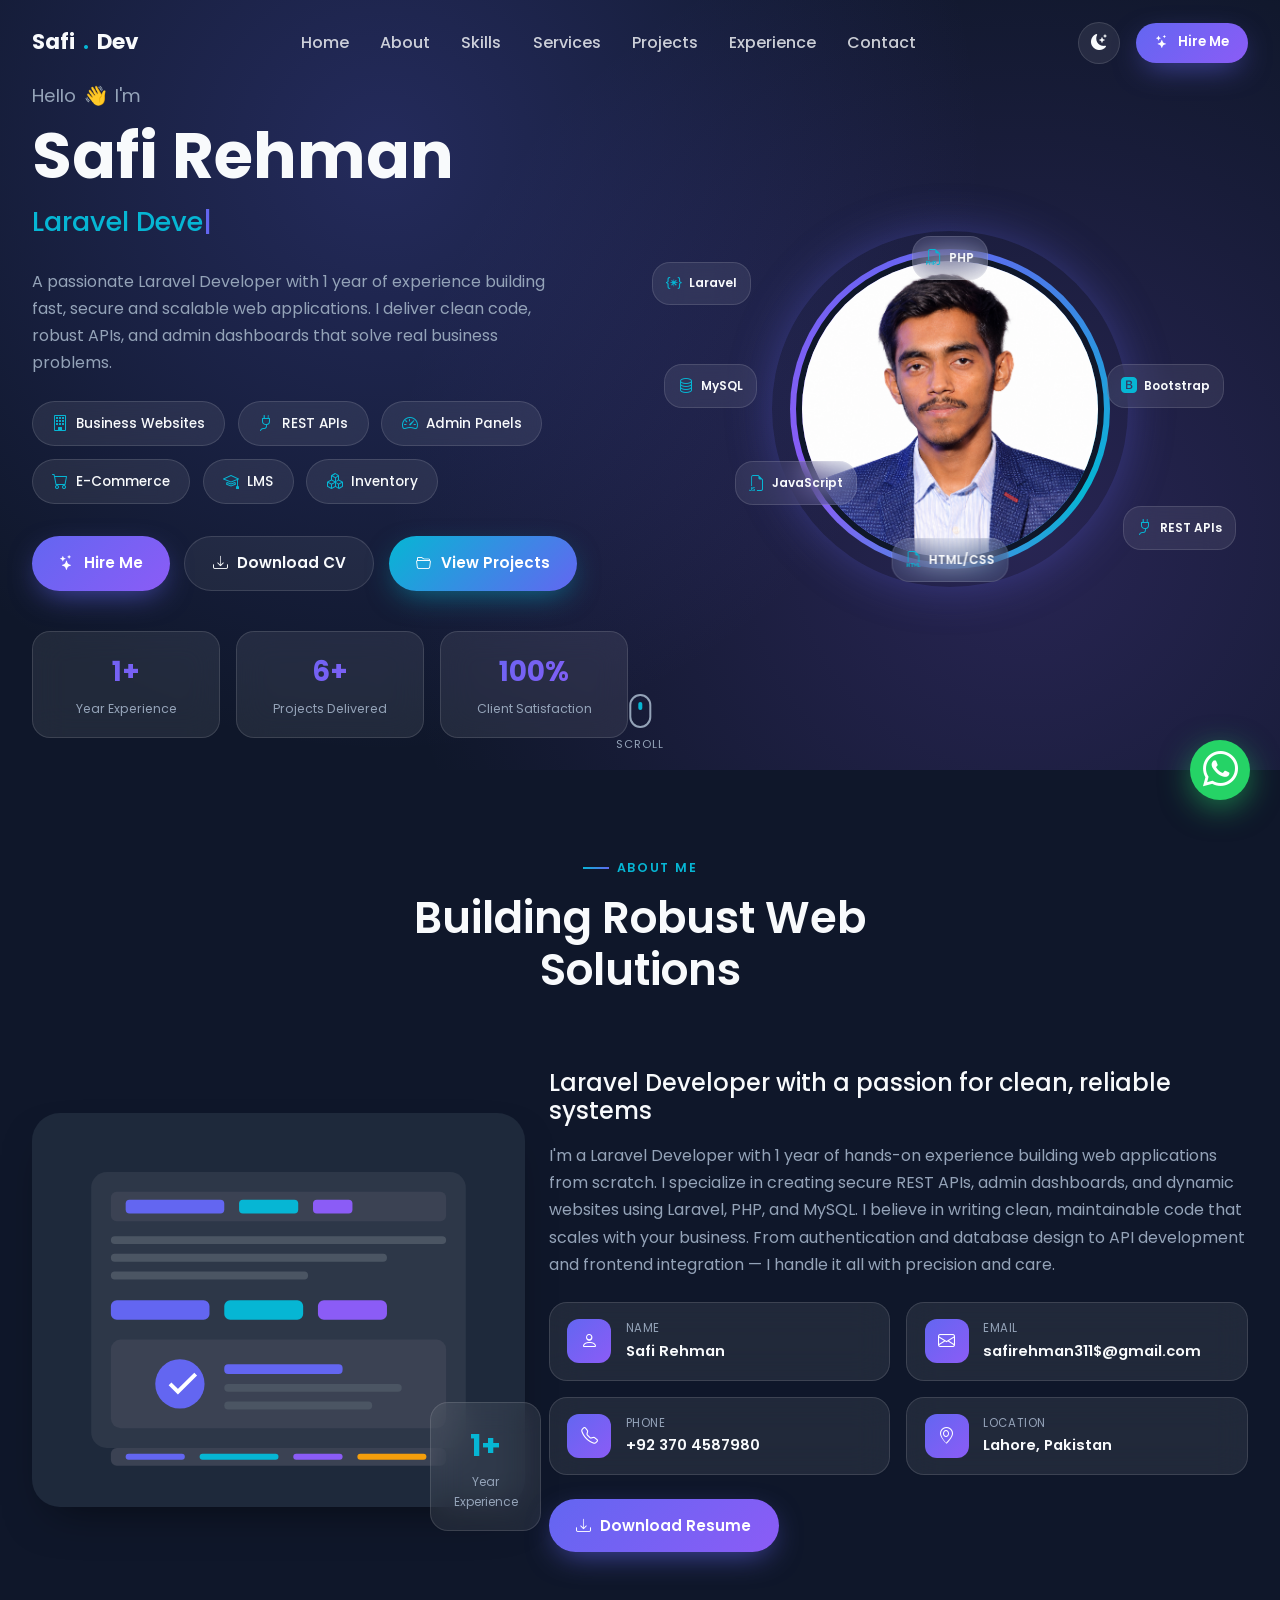
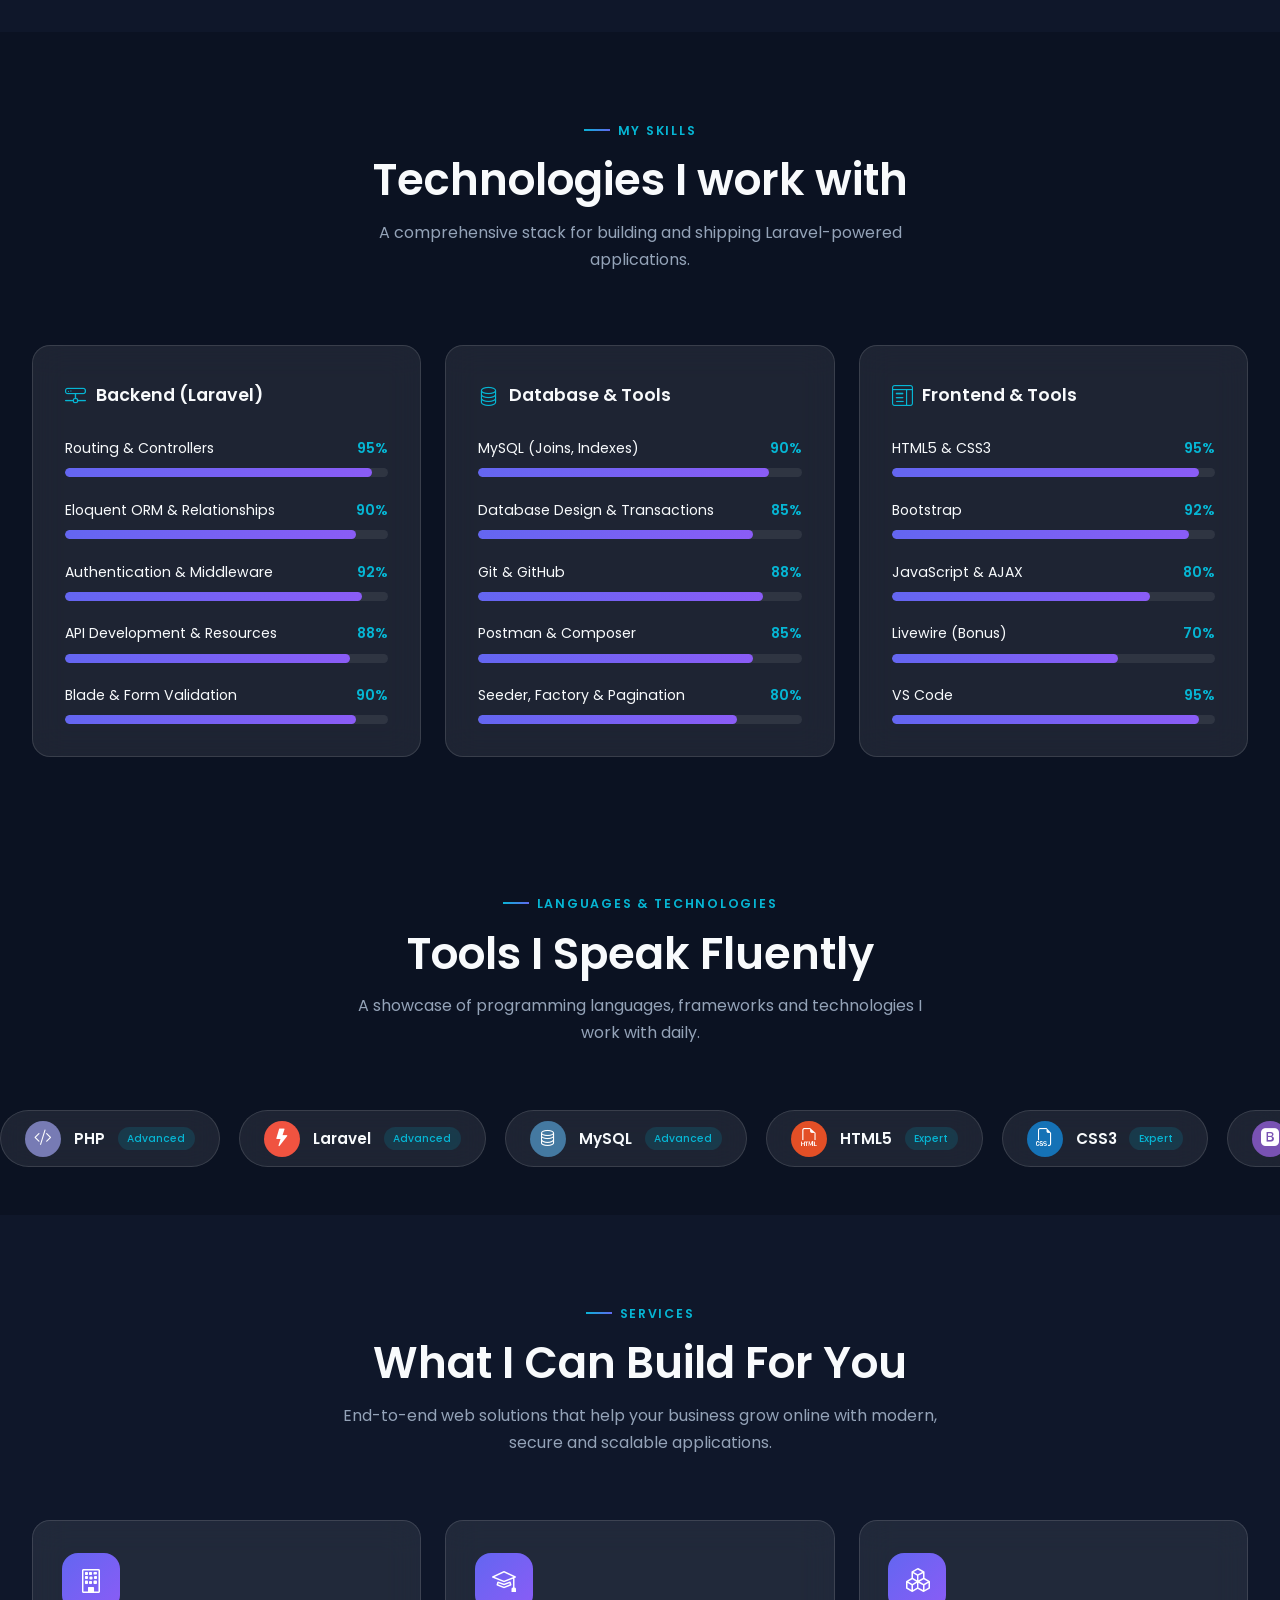
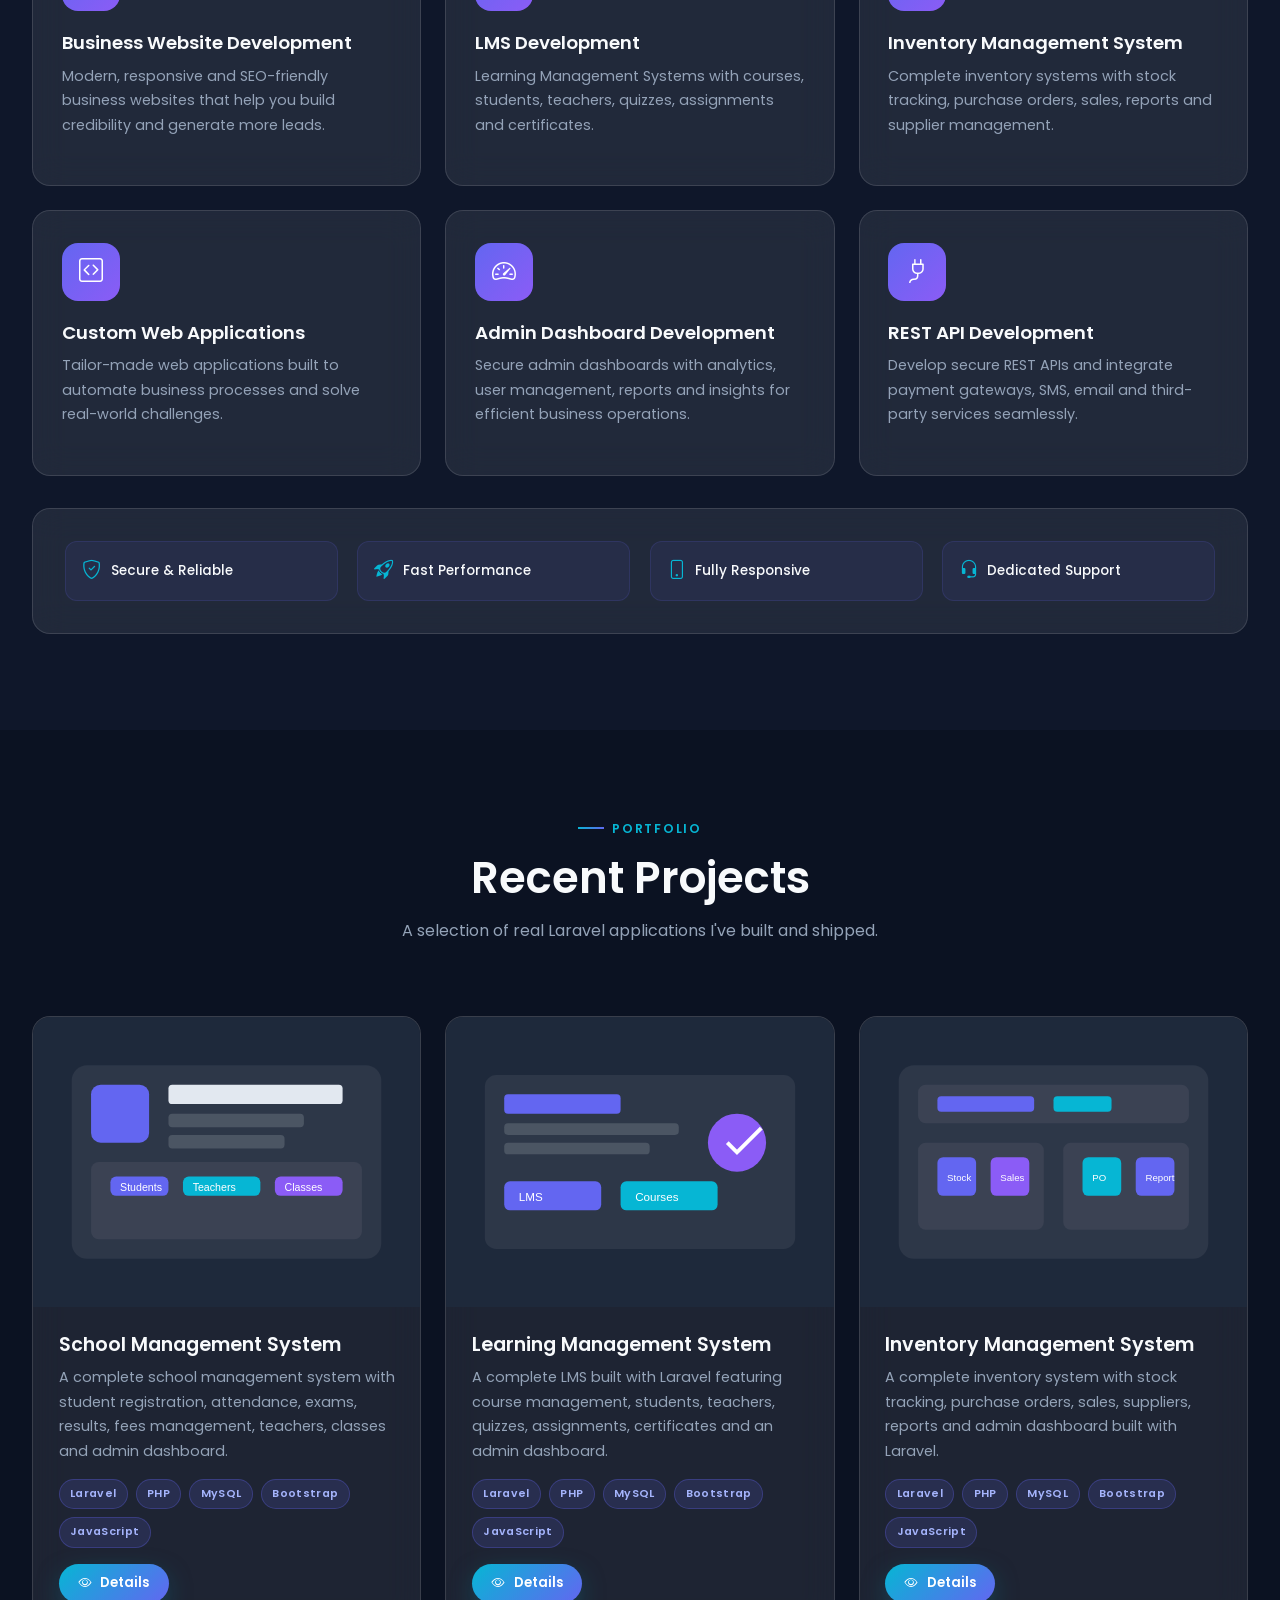
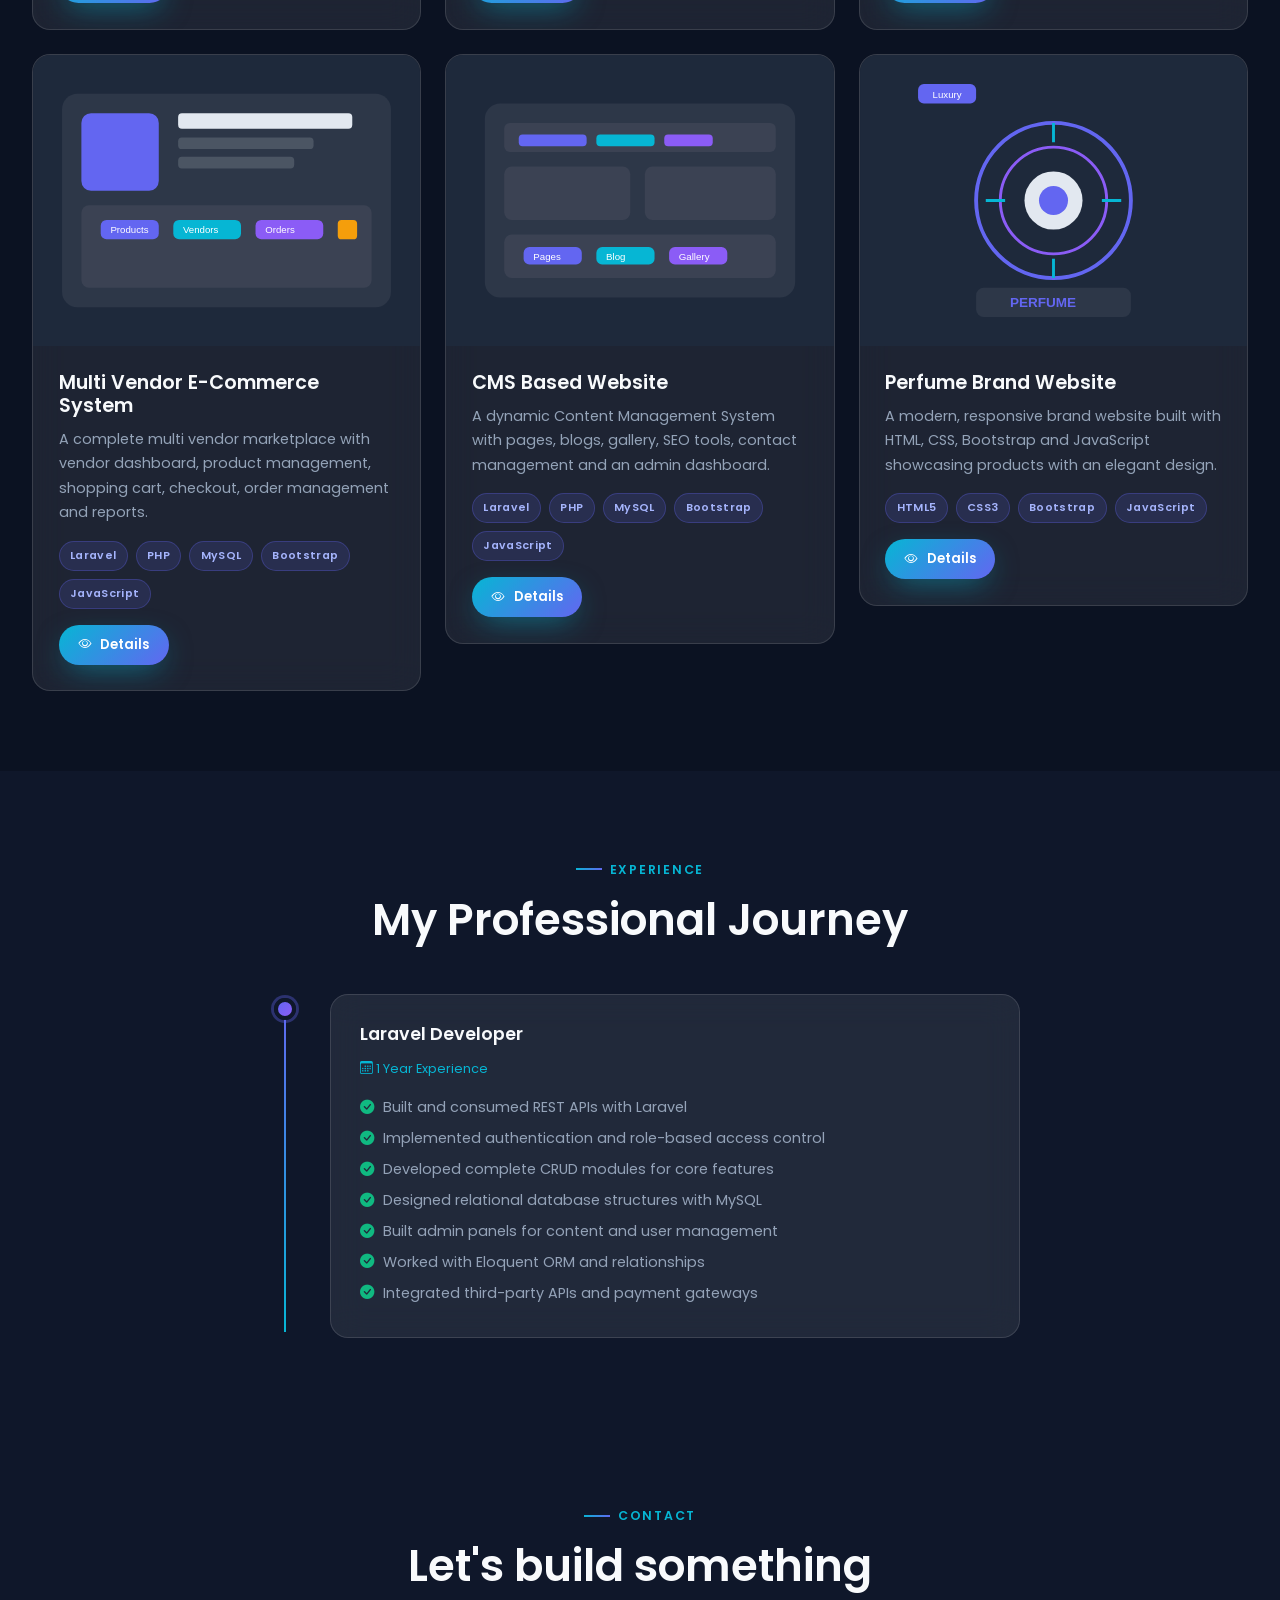
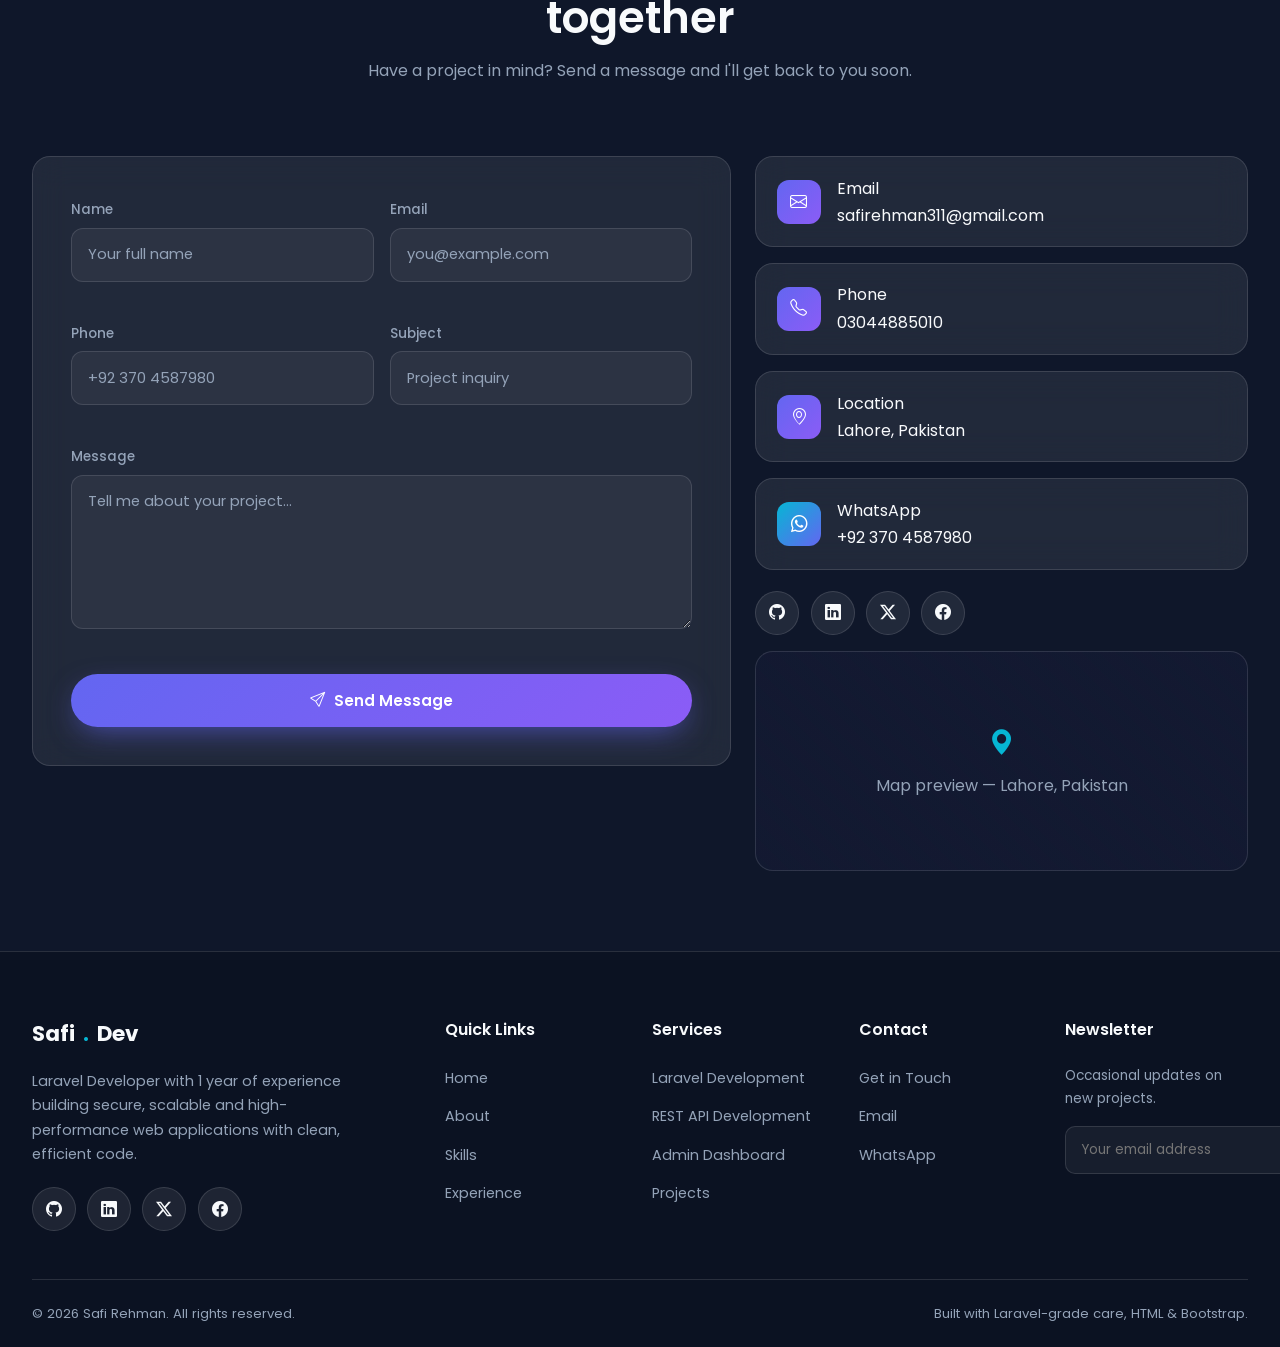
==== commit e3201500: "new update" ====
--- a/index.html
+++ b/index.html
@@ -881,6 +881,107 @@
       height: 100%;
     }
 
+    /* ===== LANGUAGE SLIDER ===== */
+    .lang-slider-section {
+      background: var(--color-bg-alt);
+      overflow: hidden;
+      padding-block: 3rem 2rem;
+    }
+
+    .lang-slider-container {
+      position: relative;
+      width: 100%;
+      overflow: hidden;
+      padding: 1rem 0;
+    }
+
+    .lang-slider-track {
+      display: flex;
+      animation: slideLanguages 25s linear infinite;
+      width: max-content;
+    }
+
+    .lang-slider-track:hover {
+      animation-play-state: paused;
+    }
+
+    @keyframes slideLanguages {
+      0% {
+        transform: translateX(0);
+      }
+      100% {
+        transform: translateX(-50%);
+      }
+    }
+
+    .lang-item {
+      display: flex;
+      align-items: center;
+      gap: 0.8rem;
+      padding: 0.6rem 1.5rem;
+      margin-right: 1.2rem;
+      background: var(--color-card);
+      backdrop-filter: blur(16px);
+      -webkit-backdrop-filter: blur(16px);
+      border: 1px solid var(--color-border);
+      border-radius: 50px;
+      white-space: nowrap;
+      transition: all 0.3s ease;
+    }
+
+    .lang-item:hover {
+      transform: scale(1.05);
+      border-color: var(--color-primary);
+      box-shadow: 0 8px 30px rgba(99, 102, 241, 0.2);
+    }
+
+    .lang-item .lang-icon-circle {
+      width: 36px;
+      height: 36px;
+      border-radius: 50%;
+      display: flex;
+      align-items: center;
+      justify-content: center;
+      font-size: 1.1rem;
+      color: #fff;
+      flex-shrink: 0;
+    }
+
+    .lang-item .lang-name {
+      font-weight: 600;
+      font-size: 0.95rem;
+      color: var(--color-text);
+    }
+
+    .lang-item .lang-level {
+      font-size: 0.65rem;
+      color: var(--color-accent);
+      background: rgba(6, 182, 212, 0.15);
+      padding: 0.15rem 0.6rem;
+      border-radius: 20px;
+      font-weight: 500;
+    }
+
+    @media (max-width: 768px) {
+      .lang-item {
+        padding: 0.4rem 1rem;
+        margin-right: 0.8rem;
+        gap: 0.5rem;
+      }
+      .lang-item .lang-icon-circle {
+        width: 28px;
+        height: 28px;
+        font-size: 0.8rem;
+      }
+      .lang-item .lang-name {
+        font-size: 0.8rem;
+      }
+      .lang-item .lang-level {
+        font-size: 0.55rem;
+        padding: 0.1rem 0.4rem;
+      }
+    }
+
     /* ===== SERVICES ===== */
     .services-wrapper {
       padding: 1rem 0;
@@ -1852,7 +1953,8 @@
       <div class="row align-items-center gy-5 mt-4">
         <div class="col-lg-5">
           <div class="about-img-wrap reveal">
-            <img src="images/profile.jpg" alt="Safi Rehman working on Laravel backend development">
+            <!-- ✅ CHANGED: Replaced images/profile.jpg with SVG developer illustration -->
+            <img src="data:image/svg+xml,%3Csvg xmlns='http://www.w3.org/2000/svg' viewBox='0 0 500 400'%3E%3Crect width='500' height='400' fill='%231e293b' rx='20'/%3E%3Crect x='60' y='60' width='380' height='280' rx='16' fill='%232d3748'/%3E%3Crect x='80' y='80' width='340' height='30' rx='6' fill='%233b4253'/%3E%3Crect x='95' y='88' width='100' height='14' rx='4' fill='%236366f1'/%3E%3Crect x='210' y='88' width='60' height='14' rx='4' fill='%2306b6d4'/%3E%3Crect x='285' y='88' width='40' height='14' rx='4' fill='%238b5cf6'/%3E%3Crect x='80' y='125' width='340' height='8' rx='4' fill='%234b5563'/%3E%3Crect x='80' y='143' width='280' height='8' rx='4' fill='%234b5563'/%3E%3Crect x='80' y='161' width='200' height='8' rx='4' fill='%234b5563'/%3E%3Crect x='80' y='190' width='100' height='20' rx='6' fill='%236366f1'/%3E%3Crect x='195' y='190' width='80' height='20' rx='6' fill='%2306b6d4'/%3E%3Crect x='290' y='190' width='70' height='20' rx='6' fill='%238b5cf6'/%3E%3Crect x='80' y='230' width='340' height='90' rx='10' fill='%233b4253'/%3E%3Ccircle cx='150' cy='275' r='25' fill='%236366f1'/%3E%3Cpath d='M140 275l8 8 18-18' stroke='%23fff' stroke-width='4' fill='none'/%3E%3Crect x='195' y='255' width='120' height='10' rx='4' fill='%236366f1'/%3E%3Crect x='195' y='275' width='180' height='8' rx='4' fill='%234b5563'/%3E%3Crect x='195' y='293' width='150' height='8' rx='4' fill='%234b5563'/%3E%3Crect x='80' y='340' width='340' height='18' rx='6' fill='%233b4253'/%3E%3Crect x='95' y='346' width='60' height='6' rx='3' fill='%236366f1'/%3E%3Crect x='170' y='346' width='80' height='6' rx='3' fill='%2306b6d4'/%3E%3Crect x='265' y='346' width='50' height='6' rx='3' fill='%238b5cf6'/%3E%3Crect x='330' y='346' width='70' height='6' rx='3' fill='%23f59e0b'/%3E%3C/svg%3E" alt="Safi Rehman working on Laravel backend development">
             <div class="about-exp-badge glass">
               <div class="num">1+</div>
               <div class="lbl">Year<br>Experience</div>
@@ -1881,7 +1983,7 @@
                 <div class="info-icon"><i class="bi bi-envelope"></i></div>
                 <div>
                   <div class="lbl">Email</div>
-                  <div class="val">safi.rehman@example.com</div>
+                  <div class="val">safirehman311$@gmail.com</div>
                 </div>
               </div>
             </div>
@@ -1890,7 +1992,7 @@
                 <div class="info-icon"><i class="bi bi-telephone"></i></div>
                 <div>
                   <div class="lbl">Phone</div>
-                  <div class="val">+92 300 0000000</div>
+                  <div class="val">+92 370 4587980</div>
                 </div>
               </div>
             </div>
@@ -1904,7 +2006,7 @@
               </div>
             </div>
           </div>
-          <a href="assets/Safi-Rehman-CV.pdf" download="Safi-Rehman-CV.pdf" class="btn-custom btn-primary-grad reveal">
+          <a href="new resume.pdf" download="new resume.pdf" target="_blank" class="btn-custom btn-primary-grad reveal">
             <i class="bi bi-download"></i> Download Resume
           </a>
         </div>
@@ -1955,6 +2057,143 @@
     </div>
   </section>
 
+  <!-- ===== LANGUAGE SLIDER SECTION (NEW) ===== -->
+  <section class="lang-slider-section">
+    <div class="container">
+      <div class="text-center mx-auto reveal" style="max-width:600px;">
+        <p class="eyebrow justify-content-center">Languages & Technologies</p>
+        <h2 class="section-title">Tools I Speak Fluently</h2>
+        <p class="section-subtitle mx-auto">A showcase of programming languages, frameworks and technologies I work with daily.</p>
+      </div>
+    </div>
+    <div class="lang-slider-container reveal">
+      <div class="lang-slider-track">
+        <!-- First Set -->
+        <div class="lang-item">
+          <div class="lang-icon-circle" style="background: #777BB4;"><i class="bi bi-code-slash"></i></div>
+          <span class="lang-name">PHP</span>
+          <span class="lang-level">Advanced</span>
+        </div>
+        <div class="lang-item">
+          <div class="lang-icon-circle" style="background: #F05340;"><i class="bi bi-lightning-fill"></i></div>
+          <span class="lang-name">Laravel</span>
+          <span class="lang-level">Advanced</span>
+        </div>
+        <div class="lang-item">
+          <div class="lang-icon-circle" style="background: #4479A1;"><i class="bi bi-database"></i></div>
+          <span class="lang-name">MySQL</span>
+          <span class="lang-level">Advanced</span>
+        </div>
+        <div class="lang-item">
+          <div class="lang-icon-circle" style="background: #E34F26;"><i class="bi bi-filetype-html"></i></div>
+          <span class="lang-name">HTML5</span>
+          <span class="lang-level">Expert</span>
+        </div>
+        <div class="lang-item">
+          <div class="lang-icon-circle" style="background: #1572B6;"><i class="bi bi-filetype-css"></i></div>
+          <span class="lang-name">CSS3</span>
+          <span class="lang-level">Expert</span>
+        </div>
+        <div class="lang-item">
+          <div class="lang-icon-circle" style="background: #7952B3;"><i class="bi bi-bootstrap-fill"></i></div>
+          <span class="lang-name">Bootstrap</span>
+          <span class="lang-level">Advanced</span>
+        </div>
+        <div class="lang-item">
+          <div class="lang-icon-circle" style="background: #F7DF1E; color: #000;"><i class="bi bi-filetype-js"></i></div>
+          <span class="lang-name">JavaScript</span>
+          <span class="lang-level">Intermediate</span>
+        </div>
+        <div class="lang-item">
+          <div class="lang-icon-circle" style="background: #F05032;"><i class="bi bi-git"></i></div>
+          <span class="lang-name">Git</span>
+          <span class="lang-level">Advanced</span>
+        </div>
+        <div class="lang-item">
+          <div class="lang-icon-circle" style="background: #885630;"><i class="bi bi-box"></i></div>
+          <span class="lang-name">Composer</span>
+          <span class="lang-level">Advanced</span>
+        </div>
+        <div class="lang-item">
+          <div class="lang-icon-circle" style="background: #FF6C37;"><i class="bi bi-send"></i></div>
+          <span class="lang-name">Postman</span>
+          <span class="lang-level">Advanced</span>
+        </div>
+        <div class="lang-item">
+          <div class="lang-icon-circle" style="background: #4E56A6;"><i class="bi bi-bolt"></i></div>
+          <span class="lang-name">Livewire</span>
+          <span class="lang-level">Intermediate</span>
+        </div>
+        <div class="lang-item">
+          <div class="lang-icon-circle" style="background: #009688;"><i class="bi bi-link-45deg"></i></div>
+          <span class="lang-name">REST APIs</span>
+          <span class="lang-level">Advanced</span>
+        </div>
+        <!-- Duplicate for seamless looping -->
+        <div class="lang-item">
+          <div class="lang-icon-circle" style="background: #777BB4;"><i class="bi bi-code-slash"></i></div>
+          <span class="lang-name">PHP</span>
+          <span class="lang-level">Advanced</span>
+        </div>
+        <div class="lang-item">
+          <div class="lang-icon-circle" style="background: #F05340;"><i class="bi bi-lightning-fill"></i></div>
+          <span class="lang-name">Laravel</span>
+          <span class="lang-level">Advanced</span>
+        </div>
+        <div class="lang-item">
+          <div class="lang-icon-circle" style="background: #4479A1;"><i class="bi bi-database"></i></div>
+          <span class="lang-name">MySQL</span>
+          <span class="lang-level">Advanced</span>
+        </div>
+        <div class="lang-item">
+          <div class="lang-icon-circle" style="background: #E34F26;"><i class="bi bi-filetype-html"></i></div>
+          <span class="lang-name">HTML5</span>
+          <span class="lang-level">Expert</span>
+        </div>
+        <div class="lang-item">
+          <div class="lang-icon-circle" style="background: #1572B6;"><i class="bi bi-filetype-css"></i></div>
+          <span class="lang-name">CSS3</span>
+          <span class="lang-level">Expert</span>
+        </div>
+        <div class="lang-item">
+          <div class="lang-icon-circle" style="background: #7952B3;"><i class="bi bi-bootstrap-fill"></i></div>
+          <span class="lang-name">Bootstrap</span>
+          <span class="lang-level">Advanced</span>
+        </div>
+        <div class="lang-item">
+          <div class="lang-icon-circle" style="background: #F7DF1E; color: #000;"><i class="bi bi-filetype-js"></i></div>
+          <span class="lang-name">JavaScript</span>
+          <span class="lang-level">Intermediate</span>
+        </div>
+        <div class="lang-item">
+          <div class="lang-icon-circle" style="background: #F05032;"><i class="bi bi-git"></i></div>
+          <span class="lang-name">Git</span>
+          <span class="lang-level">Advanced</span>
+        </div>
+        <div class="lang-item">
+          <div class="lang-icon-circle" style="background: #885630;"><i class="bi bi-box"></i></div>
+          <span class="lang-name">Composer</span>
+          <span class="lang-level">Advanced</span>
+        </div>
+        <div class="lang-item">
+          <div class="lang-icon-circle" style="background: #FF6C37;"><i class="bi bi-send"></i></div>
+          <span class="lang-name">Postman</span>
+          <span class="lang-level">Advanced</span>
+        </div>
+        <div class="lang-item">
+          <div class="lang-icon-circle" style="background: #4E56A6;"><i class="bi bi-bolt"></i></div>
+          <span class="lang-name">Livewire</span>
+          <span class="lang-level">Intermediate</span>
+        </div>
+        <div class="lang-item">
+          <div class="lang-icon-circle" style="background: #009688;"><i class="bi bi-link-45deg"></i></div>
+          <span class="lang-name">REST APIs</span>
+          <span class="lang-level">Advanced</span>
+        </div>
+      </div>
+    </div>
+  </section>
+
   <!-- ===== SERVICES ===== -->
   <section id="services">
     <div class="container">
@@ -2032,7 +2271,8 @@
         <div class="col-lg-4 col-md-6">
           <div class="project-card glass reveal">
             <div class="project-img-wrap">
-              <img src="school-management.jpg" alt="School Management System dashboard">
+              <!-- ✅ CHANGED: School Management SVG -->
+              <img src="data:image/svg+xml,%3Csvg xmlns='http://www.w3.org/2000/svg' viewBox='0 0 400 300'%3E%3Crect width='400' height='300' fill='%231e293b'/%3E%3Crect x='40' y='50' width='320' height='200' rx='16' fill='%232d3748'/%3E%3Crect x='60' y='70' width='60' height='60' rx='10' fill='%236366f1'/%3E%3Crect x='140' y='70' width='180' height='20' rx='4' fill='%23e2e8f0'/%3E%3Crect x='140' y='100' width='140' height='14' rx='4' fill='%234b5563'/%3E%3Crect x='140' y='122' width='120' height='14' rx='4' fill='%234b5563'/%3E%3Crect x='60' y='150' width='280' height='80' rx='8' fill='%233b4253'/%3E%3Crect x='80' y='165' width='60' height='20' rx='6' fill='%236366f1'/%3E%3Crect x='155' y='165' width='80' height='20' rx='6' fill='%2306b6d4'/%3E%3Crect x='250' y='165' width='70' height='20' rx='6' fill='%238b5cf6'/%3E%3Ctext x='90' y='180' fill='%23fff' font-size='11' font-family='sans-serif'%3EStudents%3C/text%3E%3Ctext x='165' y='180' fill='%23fff' font-size='11' font-family='sans-serif'%3ETeachers%3C/text%3E%3Ctext x='260' y='180' fill='%23fff' font-size='11' font-family='sans-serif'%3EClasses%3C/text%3E%3C/svg%3E" alt="School Management System dashboard">
               <div class="project-overlay">
                 <div class="tech-badges"><span class="tech-badge">Laravel</span><span class="tech-badge">PHP</span><span class="tech-badge">MySQL</span></div>
               </div>
@@ -2048,8 +2288,8 @@
                   data-bs-target="#projectDetailsModal" data-title="School Management System"
                   data-desc="A comprehensive School Management System built with Laravel featuring student registration, attendance tracking, exam management, results, fees collection, teachers management, classes, and admin dashboard."
                   data-tech="Laravel, PHP, MySQL, Bootstrap, JavaScript"
-                  data-features="Student Registration & Management, Attendance Tracking, Exam & Results Management, Fees Collection, Teachers Management, Classes & Sections, Admin Dashboard, Reports"
-                  data-screens="school-management.jpg,school-students.jpg,school-exams.jpg">
+                  data-features="Admin Dashboard, Class Managements, Subjects Managements  ,Students Management, Teachers Managements, Attendance Managements, Timetable Managements,Add Notes"
+                  data-screens="school-login.jpg,admin-school.jpg,school-add-class.jpg,school-all-classes.jpg,school-students-list.jpg,school-student-detail.jpg,school subjects-list.jpg,school add timetable.jpg,school show timetable.jpg,school attendence.jpg">
                   <i class="bi bi-eye"></i> Details
                 </button>
               </div>
@@ -2061,7 +2301,8 @@
         <div class="col-lg-4 col-md-6">
           <div class="project-card glass reveal reveal-delay-1">
             <div class="project-img-wrap">
-              <img src="lms.jpg" alt="Learning Management System dashboard">
+              <!-- ✅ CHANGED: LMS SVG -->
+              <img src="data:image/svg+xml,%3Csvg xmlns='http://www.w3.org/2000/svg' viewBox='0 0 400 300'%3E%3Crect width='400' height='300' fill='%231e293b'/%3E%3Crect x='40' y='60' width='320' height='180' rx='12' fill='%232d3748'/%3E%3Crect x='60' y='80' width='120' height='20' rx='4' fill='%236366f1'/%3E%3Crect x='60' y='110' width='180' height='12' rx='4' fill='%234b5563'/%3E%3Crect x='60' y='130' width='150' height='12' rx='4' fill='%234b5563'/%3E%3Ccircle cx='300' cy='130' r='30' fill='%238b5cf6'/%3E%3Cpath d='M290 130l10 10 25-25' stroke='%23fff' stroke-width='4' fill='none'/%3E%3Crect x='60' y='170' width='100' height='30' rx='6' fill='%236366f1'/%3E%3Ctext x='75' y='190' fill='%23fff' font-size='12' font-family='sans-serif'%3ELMS%3C/text%3E%3Crect x='180' y='170' width='100' height='30' rx='6' fill='%2306b6d4'/%3E%3Ctext x='195' y='190' fill='%23fff' font-size='12' font-family='sans-serif'%3ECourses%3C/text%3E%3C/svg%3E" alt="Learning Management System dashboard">
               <div class="project-overlay">
                 <div class="tech-badges"><span class="tech-badge">Laravel</span><span class="tech-badge">PHP</span><span class="tech-badge">MySQL</span></div>
               </div>
@@ -2078,7 +2319,7 @@
                   data-desc="A complete Learning Management System built using Laravel with course management, students, teachers, quizzes, assignments, certificates, authentication and admin dashboard."
                   data-tech="Laravel, PHP, MySQL, Bootstrap, JavaScript"
                   data-features="Course Management, Student & Teacher Dashboards, Quizzes & Assignments, Certificate Generation, Admin Panel, Authentication & Roles"
-                  data-screens="lms.jpg,lms-login-page.jpg">
+                  data-screens="lms.jpg,lms-login-page.jpg,lms-dashboard.jpg,course-lms.jpg,all-courses.jpg,gallery.jpg">
                   <i class="bi bi-eye"></i> Details
                 </button>
               </div>
@@ -2090,7 +2331,8 @@
         <div class="col-lg-4 col-md-6">
           <div class="project-card glass reveal reveal-delay-2">
             <div class="project-img-wrap">
-              <img src="inventory.jpg" alt="Inventory Management System dashboard">
+              <!-- ✅ CHANGED: Inventory SVG -->
+              <img src="data:image/svg+xml,%3Csvg xmlns='http://www.w3.org/2000/svg' viewBox='0 0 400 300'%3E%3Crect width='400' height='300' fill='%231e293b'/%3E%3Crect x='40' y='50' width='320' height='200' rx='16' fill='%232d3748'/%3E%3Crect x='60' y='70' width='280' height='40' rx='8' fill='%233b4253'/%3E%3Crect x='80' y='82' width='100' height='16' rx='4' fill='%236366f1'/%3E%3Crect x='200' y='82' width='60' height='16' rx='4' fill='%2306b6d4'/%3E%3Crect x='60' y='130' width='130' height='90' rx='8' fill='%233b4253'/%3E%3Crect x='80' y='145' width='40' height='40' rx='6' fill='%236366f1'/%3E%3Crect x='135' y='145' width='40' height='40' rx='6' fill='%238b5cf6'/%3E%3Crect x='210' y='130' width='130' height='90' rx='8' fill='%233b4253'/%3E%3Crect x='230' y='145' width='40' height='40' rx='6' fill='%2306b6d4'/%3E%3Crect x='285' y='145' width='40' height='40' rx='6' fill='%236366f1'/%3E%3Ctext x='90' y='170' fill='%23fff' font-size='10' font-family='sans-serif'%3EStock%3C/text%3E%3Ctext x='145' y='170' fill='%23fff' font-size='10' font-family='sans-serif'%3ESales%3C/text%3E%3Ctext x='240' y='170' fill='%23fff' font-size='10' font-family='sans-serif'%3EPO%3C/text%3E%3Ctext x='295' y='170' fill='%23fff' font-size='10' font-family='sans-serif'%3EReport%3C/text%3E%3C/svg%3E" alt="Inventory Management System dashboard">
               <div class="project-overlay">
                 <div class="tech-badges"><span class="tech-badge">Laravel</span><span class="tech-badge">PHP</span><span class="tech-badge">MySQL</span></div>
               </div>
@@ -2119,7 +2361,8 @@
         <div class="col-lg-4 col-md-6">
           <div class="project-card glass reveal">
             <div class="project-img-wrap">
-              <img src="multivendor.jpg" alt="Multi Vendor E-Commerce dashboard">
+              <!-- ✅ CHANGED: Multi Vendor SVG -->
+              <img src="data:image/svg+xml,%3Csvg xmlns='http://www.w3.org/2000/svg' viewBox='0 0 400 300'%3E%3Crect width='400' height='300' fill='%231e293b'/%3E%3Crect x='30' y='40' width='340' height='220' rx='16' fill='%232d3748'/%3E%3Crect x='50' y='60' width='80' height='80' rx='10' fill='%236366f1'/%3E%3Crect x='150' y='60' width='180' height='16' rx='4' fill='%23e2e8f0'/%3E%3Crect x='150' y='85' width='140' height='12' rx='4' fill='%234b5563'/%3E%3Crect x='150' y='105' width='120' height='12' rx='4' fill='%234b5563'/%3E%3Crect x='50' y='155' width='300' height='85' rx='8' fill='%233b4253'/%3E%3Crect x='70' y='170' width='60' height='20' rx='6' fill='%236366f1'/%3E%3Crect x='145' y='170' width='70' height='20' rx='6' fill='%2306b6d4'/%3E%3Crect x='230' y='170' width='70' height='20' rx='6' fill='%238b5cf6'/%3E%3Crect x='315' y='170' width='20' height='20' rx='4' fill='%23f59e0b'/%3E%3Ctext x='80' y='184' fill='%23fff' font-size='10' font-family='sans-serif'%3EProducts%3C/text%3E%3Ctext x='155' y='184' fill='%23fff' font-size='10' font-family='sans-serif'%3EVendors%3C/text%3E%3Ctext x='240' y='184' fill='%23fff' font-size='10' font-family='sans-serif'%3EOrders%3C/text%3E%3C/svg%3E" alt="Multi Vendor E-Commerce dashboard">
               <div class="project-overlay">
                 <div class="tech-badges"><span class="tech-badge">Laravel</span><span class="tech-badge">PHP</span><span class="tech-badge">MySQL</span></div>
               </div>
@@ -2134,9 +2377,9 @@
                 <button type="button" class="btn-custom btn-accent-grad btn-sm-custom" data-bs-toggle="modal"
                   data-bs-target="#projectDetailsModal" data-title="Multi Vendor E-Commerce System"
                   data-desc="A complete Multi Vendor Marketplace with vendor dashboard, product management, shopping cart, checkout, order management, reports and admin dashboard."
-                  data-tech="Laravel, PHP, MySQL, Bootstrap, JavaScript"
-                  data-features="Vendor Dashboard, Product Management, Shopping Cart, Checkout, Order Management, Sales Reports, Admin Panel"
-                  data-screens="multivendor.jpg,multivendor-dashboard.jpg,multivendor-products.jpg">
+                  data-tech=" HTML, CSS, Bootstrap, JavaScript Laravel, MySQL"
+                  data-features="Vendor Dashboard, Product Management, Categories Management, Child & Sub Categories Management, Brands Management, Order Management, Vendors Management, Admin Panel, Users Management, Roles & Permission, CMS Management, Admin pannel Settings"
+                  data-screens="multivendor.jpg,mvs1.jpg,mvs2.jpg,mvs3.jpg,mvs4.jpg,mvs5.jpg,mvs6.jpg,mvs7.jpg,mvs8.jpg,mvs9.jpg,mvs10.jpg,mvs11.jpg,mvs12.jpg,mvs13.jpg,mvs14.jpg,mvs15.jpg,mvs16.jpg,mvs17.jpg,mvs18.jpg">
                   <i class="bi bi-eye"></i> Details
                 </button>
               </div>
@@ -2148,7 +2391,8 @@
         <div class="col-lg-4 col-md-6">
           <div class="project-card glass reveal reveal-delay-1">
             <div class="project-img-wrap">
-              <img src="cms.jpg" alt="CMS Based Website dashboard">
+              <!-- ✅ CHANGED: CMS SVG -->
+              <img src="data:image/svg+xml,%3Csvg xmlns='http://www.w3.org/2000/svg' viewBox='0 0 400 300'%3E%3Crect width='400' height='300' fill='%231e293b'/%3E%3Crect x='40' y='50' width='320' height='200' rx='16' fill='%232d3748'/%3E%3Crect x='60' y='70' width='280' height='30' rx='6' fill='%233b4253'/%3E%3Crect x='75' y='82' width='70' height='12' rx='4' fill='%236366f1'/%3E%3Crect x='155' y='82' width='60' height='12' rx='4' fill='%2306b6d4'/%3E%3Crect x='225' y='82' width='50' height='12' rx='4' fill='%238b5cf6'/%3E%3Crect x='60' y='115' width='130' height='55' rx='8' fill='%233b4253'/%3E%3Crect x='205' y='115' width='135' height='55' rx='8' fill='%233b4253'/%3E%3Crect x='60' y='185' width='280' height='45' rx='8' fill='%233b4253'/%3E%3Crect x='80' y='198' width='60' height='18' rx='6' fill='%236366f1'/%3E%3Crect x='155' y='198' width='60' height='18' rx='6' fill='%2306b6d4'/%3E%3Crect x='230' y='198' width='60' height='18' rx='6' fill='%238b5cf6'/%3E%3Ctext x='90' y='211' fill='%23fff' font-size='10' font-family='sans-serif'%3EPages%3C/text%3E%3Ctext x='165' y='211' fill='%23fff' font-size='10' font-family='sans-serif'%3EBlog%3C/text%3E%3Ctext x='240' y='211' fill='%23fff' font-size='10' font-family='sans-serif'%3EGallery%3C/text%3E%3C/svg%3E" alt="CMS Based Website dashboard">
               <div class="project-overlay">
                 <div class="tech-badges"><span class="tech-badge">Laravel</span><span class="tech-badge">PHP</span><span class="tech-badge">MySQL</span></div>
               </div>
@@ -2165,7 +2409,7 @@
                   data-desc="A dynamic Content Management System with pages, blogs, gallery, SEO, contact management and admin dashboard."
                   data-tech="Laravel, PHP, MySQL, Bootstrap, JavaScript"
                   data-features="Page Management, Blog System, Gallery, SEO Tools, Contact Management, Admin Dashboard, User Roles"
-                  data-screens="cms.jpg,cms-pages.jpg,cms-blog.jpg">
+                  data-screens="cms.jpg,fsd1.jpg,fsd2.jpg,fsd3.jpg,fsd4.jpg,fsd5.jpg,fsd6.jpg,fsd7.jpg,fsd8.jpg,fsd9.jpg,fsd10.jpg,fsd11.jpg,fsd12.jpg">
                   <i class="bi bi-eye"></i> Details
                 </button>
               </div>
@@ -2177,7 +2421,8 @@
         <div class="col-lg-4 col-md-6">
           <div class="project-card glass reveal reveal-delay-2">
             <div class="project-img-wrap">
-              <img src="perfume-website.jpg" alt="Perfume Brand Website">
+              <!-- ✅ CHANGED: Perfume SVG -->
+              <img src="data:image/svg+xml,%3Csvg xmlns='http://www.w3.org/2000/svg' viewBox='0 0 400 300'%3E%3Crect width='400' height='300' fill='%231e293b'/%3E%3Ccircle cx='200' cy='150' r='80' fill='none' stroke='%236366f1' stroke-width='4'/%3E%3Ccircle cx='200' cy='150' r='55' fill='none' stroke='%238b5cf6' stroke-width='3'/%3E%3Ccircle cx='200' cy='150' r='30' fill='%23e2e8f0'/%3E%3Ccircle cx='200' cy='150' r='15' fill='%236366f1'/%3E%3Cpath d='M200 70v20M200 210v20M130 150h20M250 150h20' stroke='%2306b6d4' stroke-width='3'/%3E%3Crect x='120' y='240' width='160' height='30' rx='8' fill='%232d3748'/%3E%3Ctext x='155' y='260' fill='%236366f1' font-size='14' font-weight='bold' font-family='sans-serif'%3EPERFUME%3C/text%3E%3Crect x='60' y='30' width='60' height='20' rx='6' fill='%236366f1'/%3E%3Ctext x='75' y='44' fill='%23fff' font-size='10' font-family='sans-serif'%3ELuxury%3C/text%3E%3C/svg%3E" alt="Perfume Brand Website">
               <div class="project-overlay">
                 <div class="tech-badges"><span class="tech-badge">HTML</span><span class="tech-badge">CSS</span><span class="tech-badge">Bootstrap</span></div>
               </div>
@@ -2194,7 +2439,7 @@
                   data-desc="A modern, responsive brand website built with HTML, CSS, Bootstrap and JavaScript showcasing products with an elegant design."
                   data-tech="HTML5, CSS3, Bootstrap, JavaScript"
                   data-features="Responsive Design, Product Showcase, Brand Story, Contact Form, Modern UI/UX"
-                  data-screens="perfume-website.jpg,perfume-products.jpg">
+                  data-screens="vellums dark mode.jpg,vellums hero section.jpg,vellums product detail.jpg,vellums story.jpg">
                   <i class="bi bi-eye"></i> Details
                 </button>
               </div>
@@ -2302,7 +2547,7 @@
                 </div>
                 <div class="col-md-6">
                   <label class="form-label-custom" for="cf-phone">Phone</label>
-                  <input type="tel" id="cf-phone" name="phone" class="form-control-custom" placeholder="+92 300 0000000"
+                  <input type="tel" id="cf-phone" name="phone" class="form-control-custom" placeholder="+92 370 4587980"
                     required>
                   <div class="error-msg" id="err-phone"></div>
                 </div>
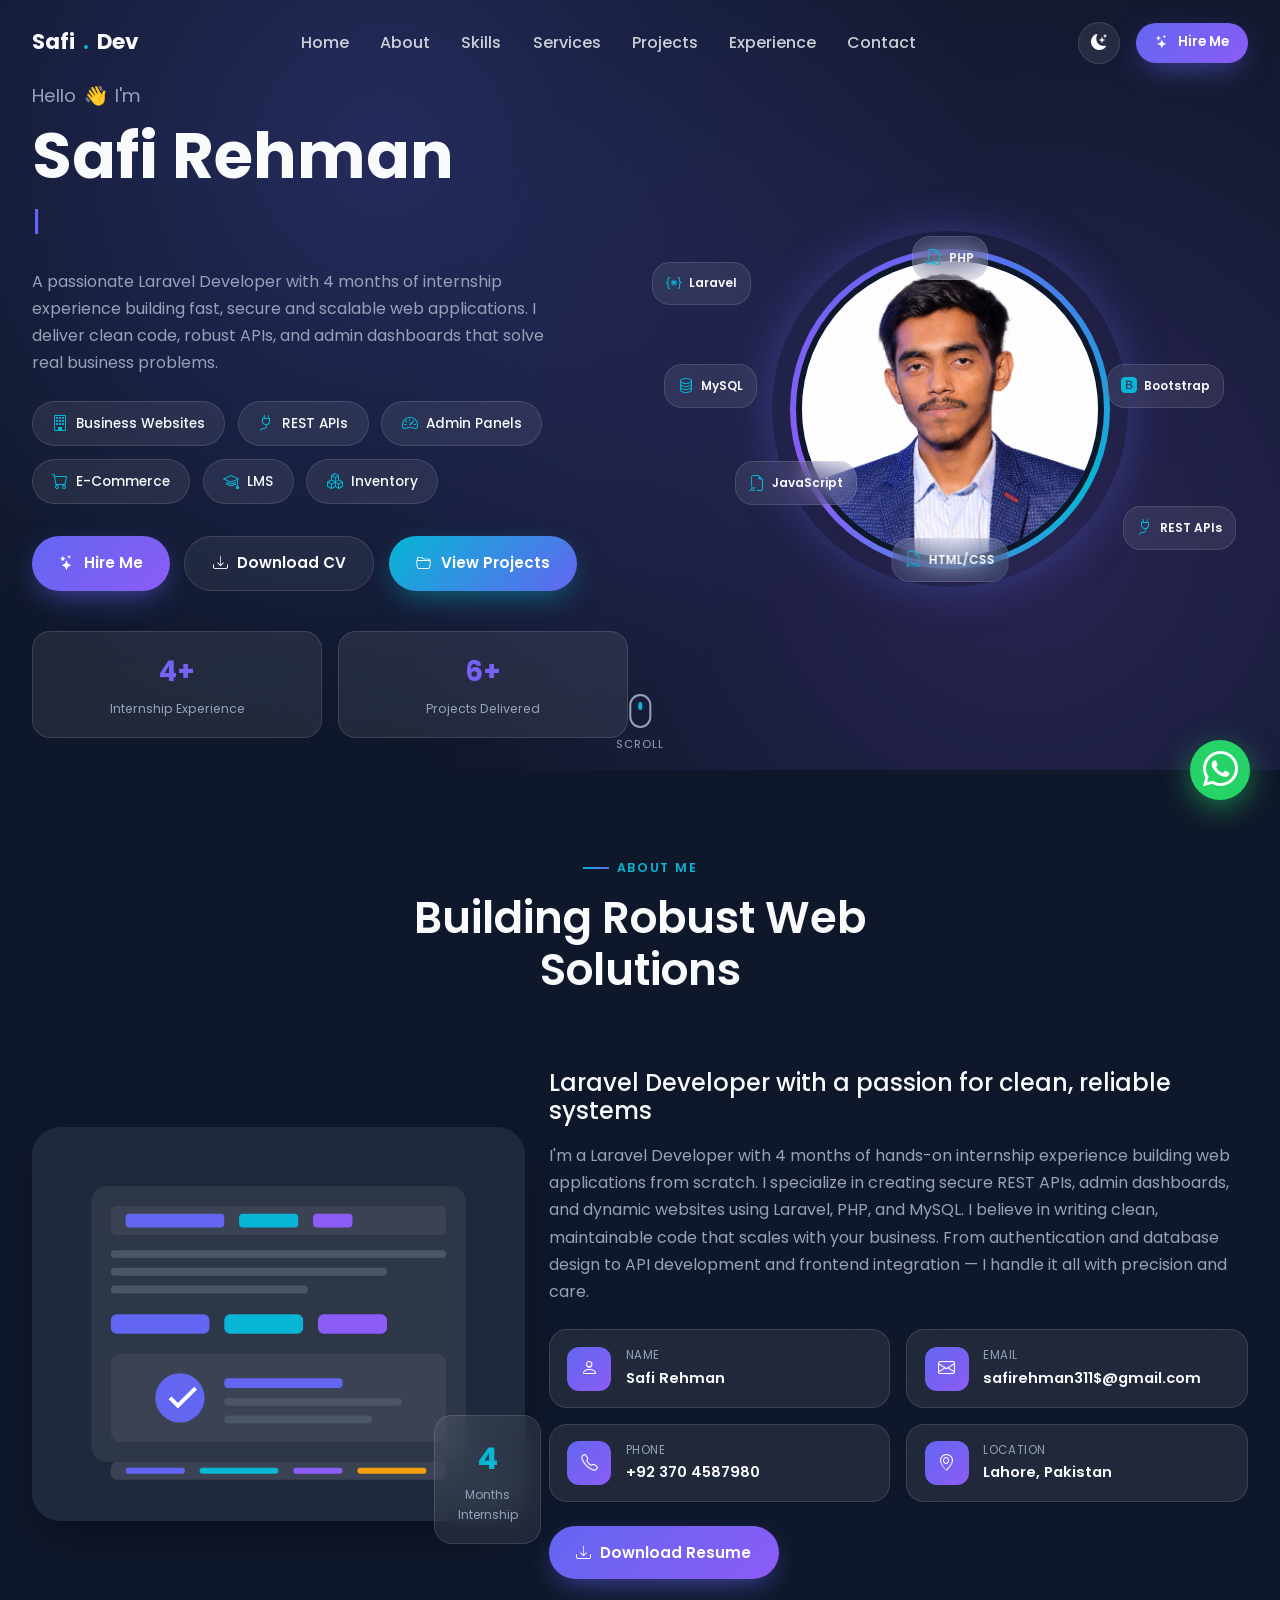
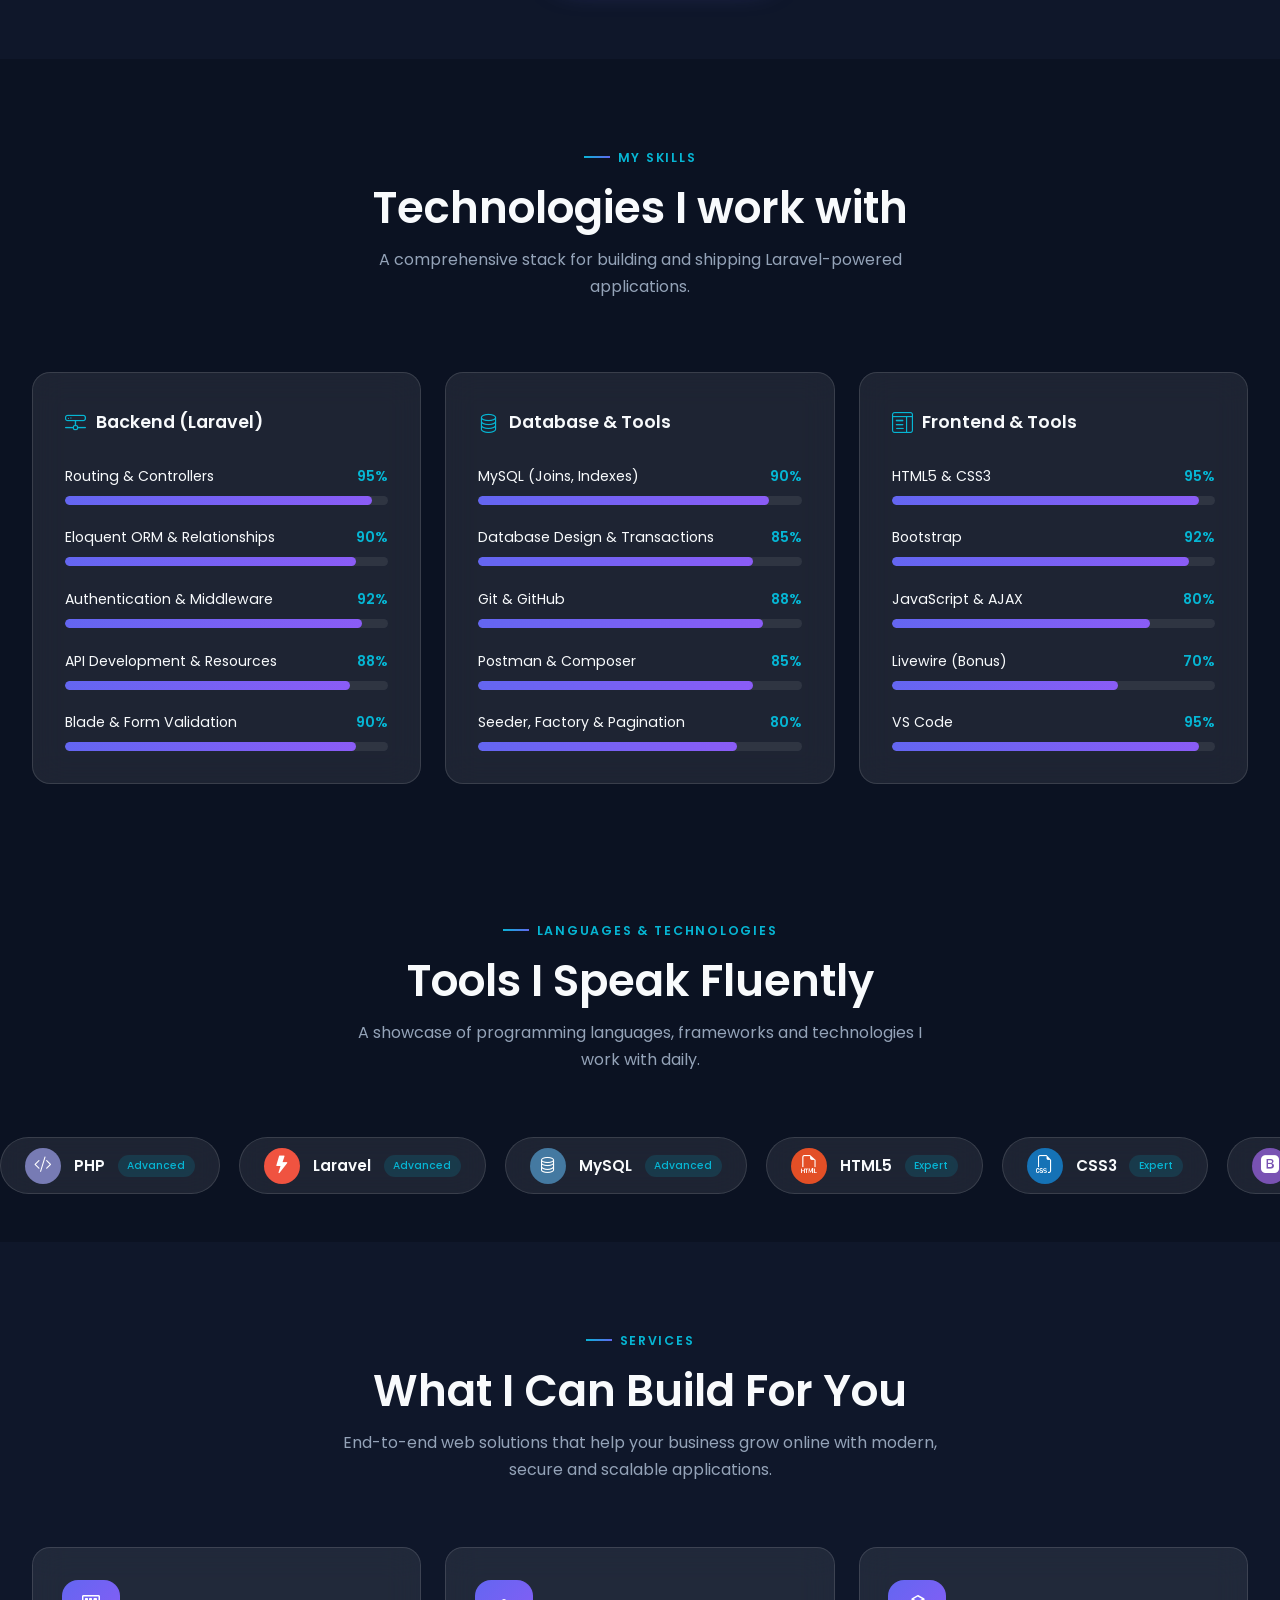
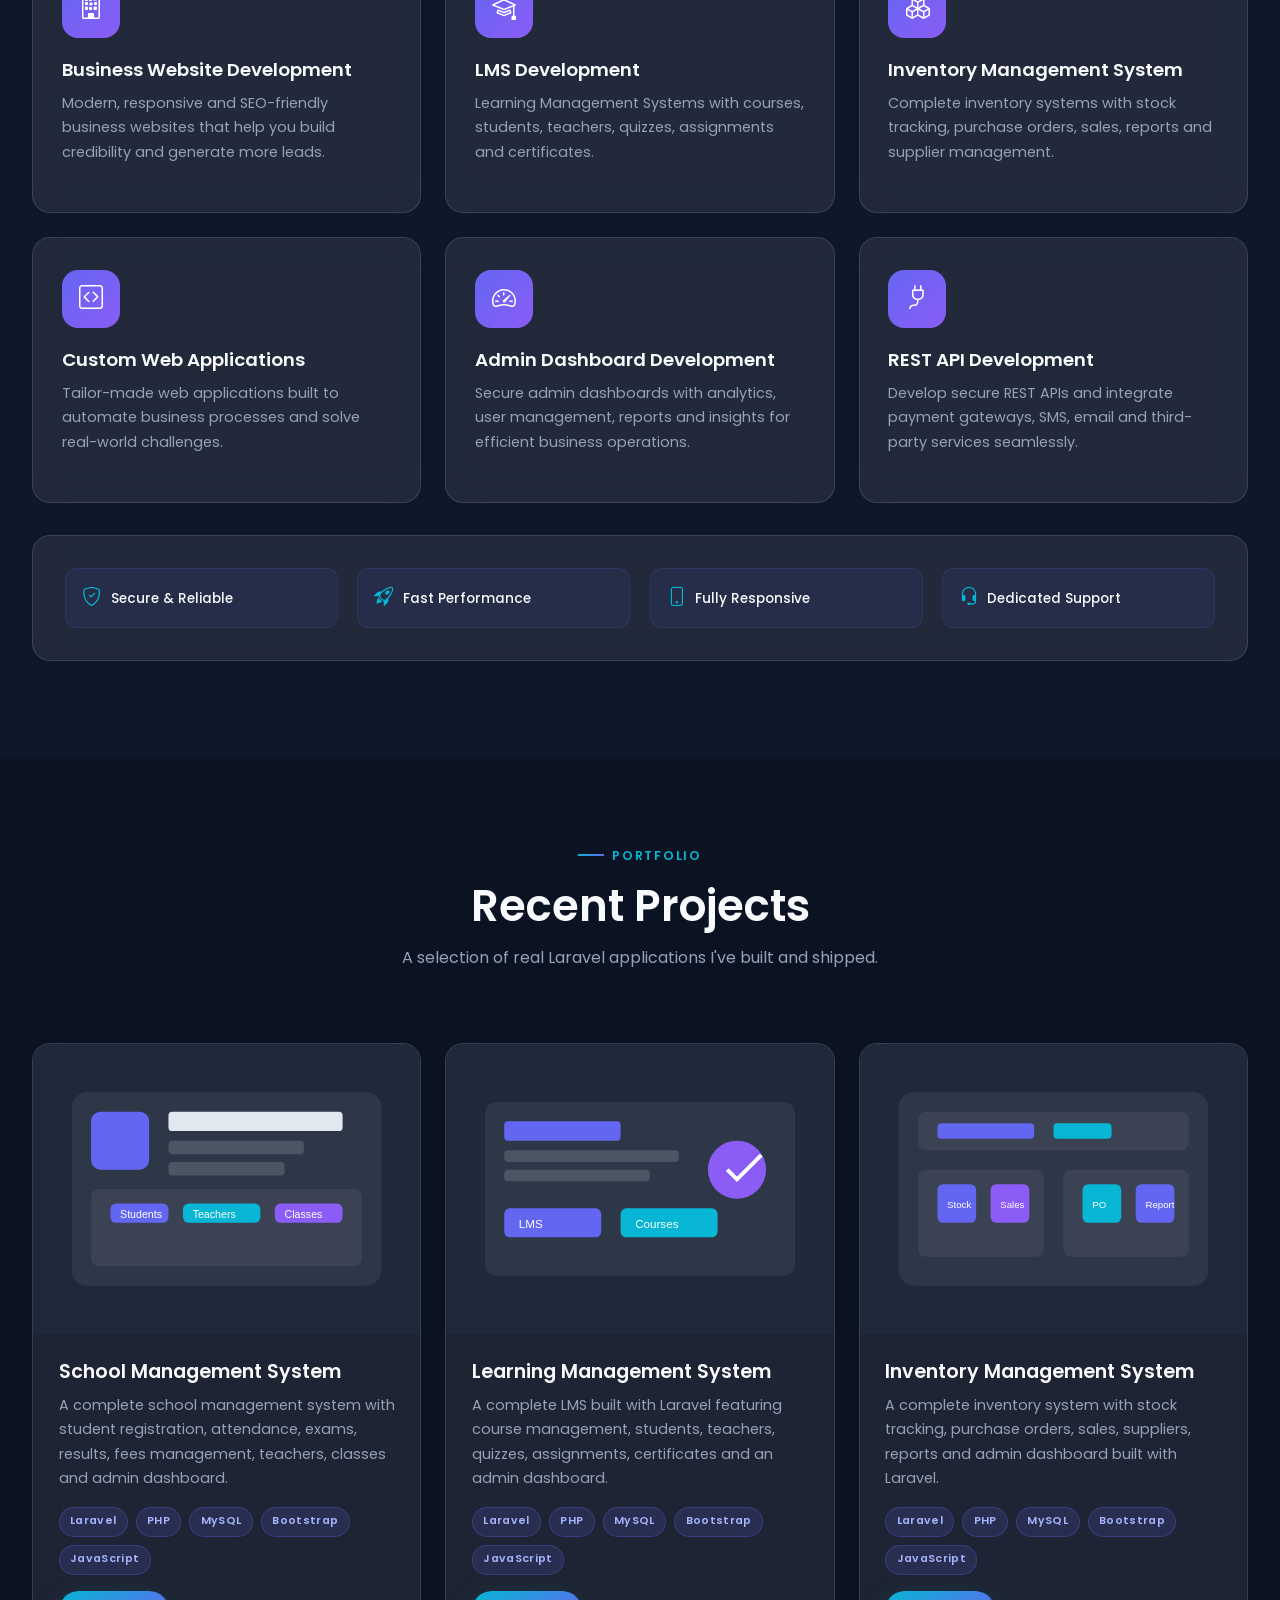
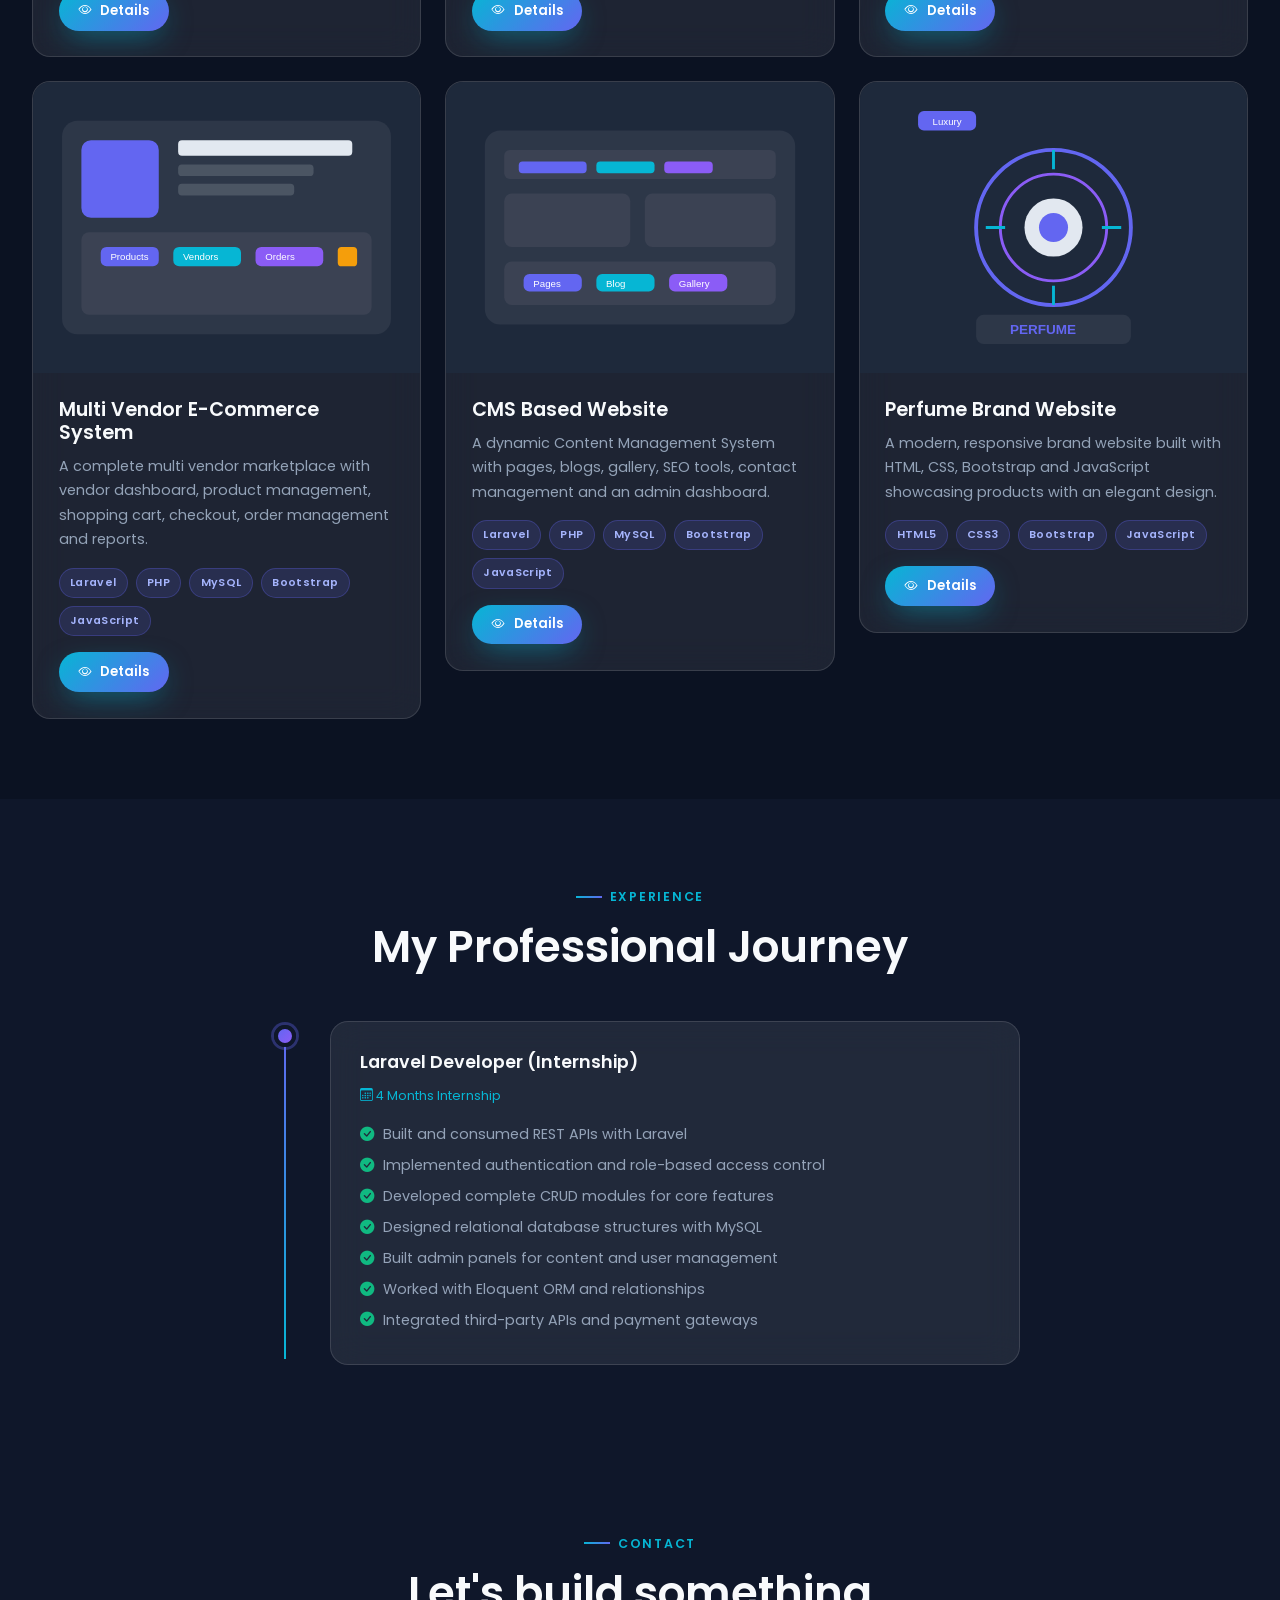
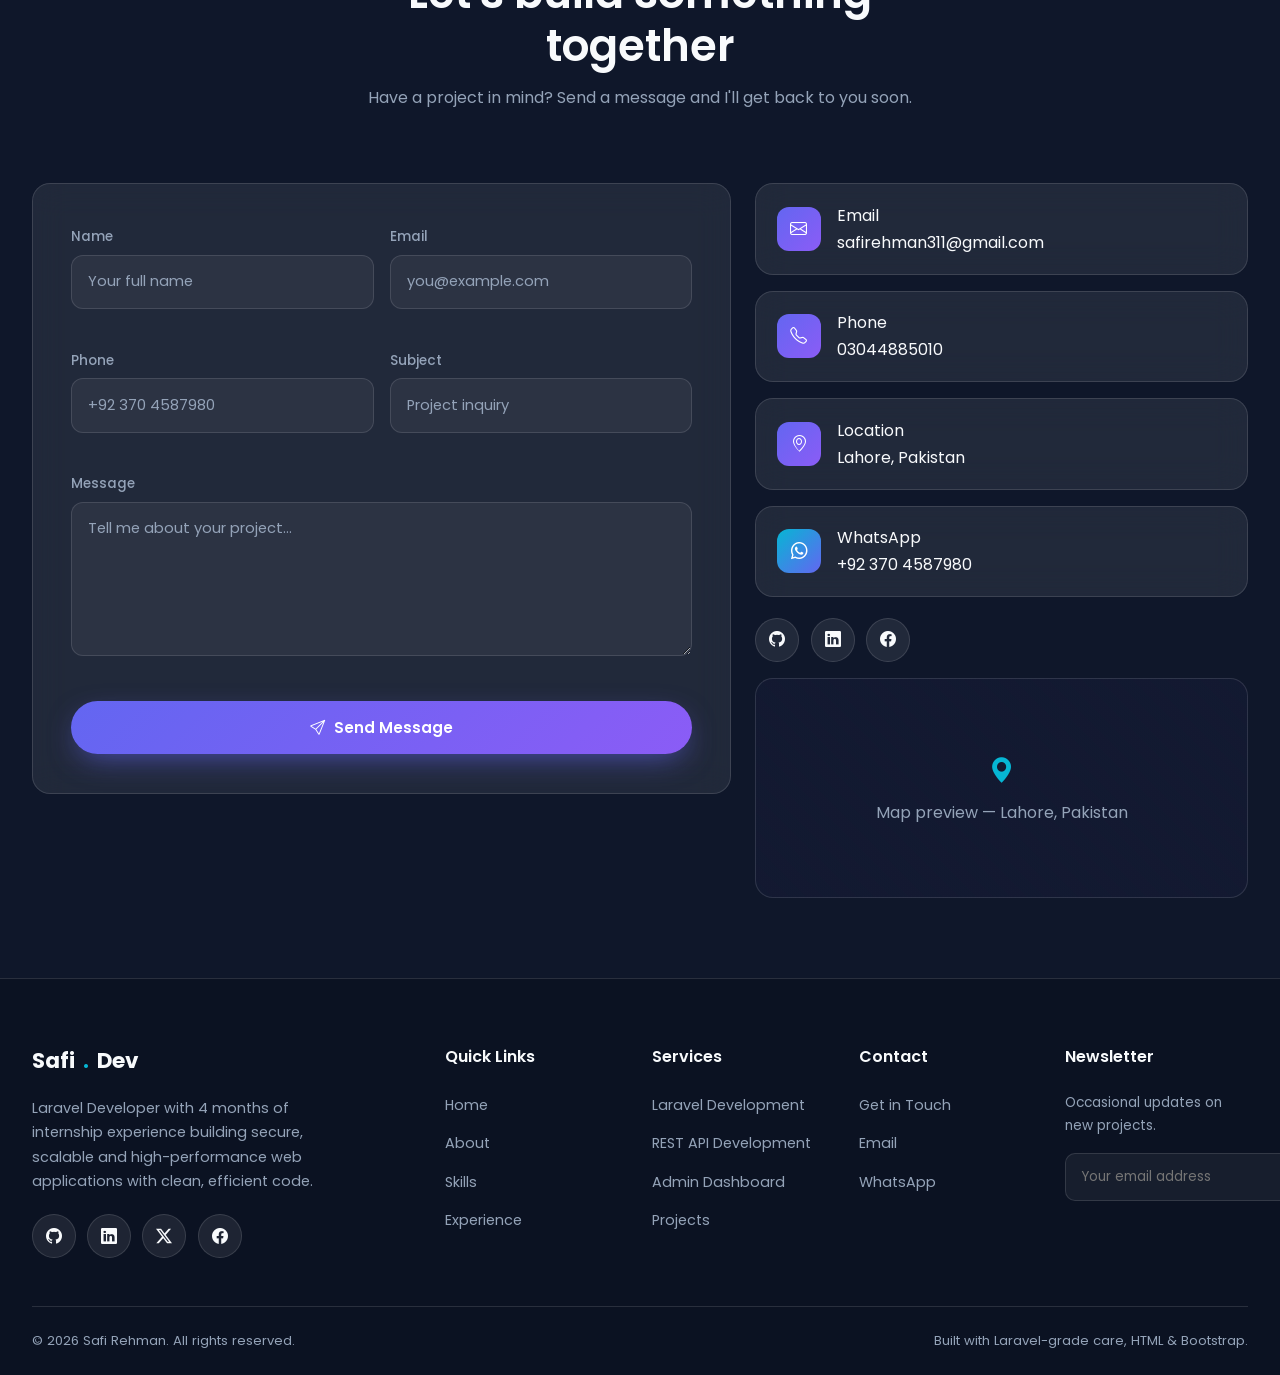
==== commit abcaee92: "new update" ====
--- a/index.html
+++ b/index.html
@@ -6,7 +6,7 @@
   <meta name="viewport" content="width=device-width, initial-scale=1.0">
   <title>Safi Rehman | Laravel Developer</title>
   <meta name="description"
-    content="Portfolio of Safi Rehman, a Laravel Developer with 1 year of experience specializing in secure, scalable REST APIs, admin dashboards and custom web applications built with PHP, Laravel and MySQL.">
+    content="Portfolio of Safi Rehman, a Laravel Developer with 4 months internship experience specializing in secure, scalable REST APIs, admin dashboards and custom web applications built with PHP, Laravel and MySQL.">
   <meta name="keywords" content="Laravel Developer, PHP Developer, Backend Developer, REST API Developer, Safi Rehman">
   <meta name="author" content="Safi Rehman">
 
@@ -1887,7 +1887,7 @@
             <div class="hero-role-wrap" aria-live="polite">
               <span id="typed-text"></span><span id="typed-cursor">|</span>
             </div>
-            <p class="hero-desc">A passionate Laravel Developer with 1 year of experience building fast, secure and scalable web applications. I deliver clean code, robust APIs, and admin dashboards that solve real business problems.</p>
+            <p class="hero-desc">A passionate Laravel Developer with 4 months of internship experience building fast, secure and scalable web applications. I deliver clean code, robust APIs, and admin dashboards that solve real business problems.</p>
 
             <div class="hero-service-badges">
               <span class="hero-service-badge"><i class="bi bi-building"></i> Business Websites</span>
@@ -1907,17 +1907,17 @@
             </div>
             <div class="hero-stats">
               <div class="stat-card glass">
-                <div class="stat-number" data-count="1" data-suffix="+">0</div>
-                <div class="stat-label">Year Experience</div>
+                <div class="stat-number" data-count="4" data-suffix="+">4</div>
+                <div class="stat-label">Internship Experience</div>
               </div>
               <div class="stat-card glass">
                 <div class="stat-number" data-count="6" data-suffix="+">0</div>
                 <div class="stat-label">Projects Delivered</div>
               </div>
-              <div class="stat-card glass">
+              <!-- <div class="stat-card glass">
                 <div class="stat-number" data-count="100" data-suffix="%">0</div>
                 <div class="stat-label">Client Satisfaction</div>
-              </div>
+              </div> -->
             </div>
           </div>
         </div>
@@ -1956,8 +1956,8 @@
             <!-- ✅ CHANGED: Replaced images/profile.jpg with SVG developer illustration -->
             <img src="data:image/svg+xml,%3Csvg xmlns='http://www.w3.org/2000/svg' viewBox='0 0 500 400'%3E%3Crect width='500' height='400' fill='%231e293b' rx='20'/%3E%3Crect x='60' y='60' width='380' height='280' rx='16' fill='%232d3748'/%3E%3Crect x='80' y='80' width='340' height='30' rx='6' fill='%233b4253'/%3E%3Crect x='95' y='88' width='100' height='14' rx='4' fill='%236366f1'/%3E%3Crect x='210' y='88' width='60' height='14' rx='4' fill='%2306b6d4'/%3E%3Crect x='285' y='88' width='40' height='14' rx='4' fill='%238b5cf6'/%3E%3Crect x='80' y='125' width='340' height='8' rx='4' fill='%234b5563'/%3E%3Crect x='80' y='143' width='280' height='8' rx='4' fill='%234b5563'/%3E%3Crect x='80' y='161' width='200' height='8' rx='4' fill='%234b5563'/%3E%3Crect x='80' y='190' width='100' height='20' rx='6' fill='%236366f1'/%3E%3Crect x='195' y='190' width='80' height='20' rx='6' fill='%2306b6d4'/%3E%3Crect x='290' y='190' width='70' height='20' rx='6' fill='%238b5cf6'/%3E%3Crect x='80' y='230' width='340' height='90' rx='10' fill='%233b4253'/%3E%3Ccircle cx='150' cy='275' r='25' fill='%236366f1'/%3E%3Cpath d='M140 275l8 8 18-18' stroke='%23fff' stroke-width='4' fill='none'/%3E%3Crect x='195' y='255' width='120' height='10' rx='4' fill='%236366f1'/%3E%3Crect x='195' y='275' width='180' height='8' rx='4' fill='%234b5563'/%3E%3Crect x='195' y='293' width='150' height='8' rx='4' fill='%234b5563'/%3E%3Crect x='80' y='340' width='340' height='18' rx='6' fill='%233b4253'/%3E%3Crect x='95' y='346' width='60' height='6' rx='3' fill='%236366f1'/%3E%3Crect x='170' y='346' width='80' height='6' rx='3' fill='%2306b6d4'/%3E%3Crect x='265' y='346' width='50' height='6' rx='3' fill='%238b5cf6'/%3E%3Crect x='330' y='346' width='70' height='6' rx='3' fill='%23f59e0b'/%3E%3C/svg%3E" alt="Safi Rehman working on Laravel backend development">
             <div class="about-exp-badge glass">
-              <div class="num">1+</div>
-              <div class="lbl">Year<br>Experience</div>
+              <div class="num">4</div>
+              <div class="lbl">Months<br>Internship</div>
             </div>
           </div>
         </div>
@@ -1965,7 +1965,7 @@
           <div class="reveal reveal-delay-1">
             <h3 class="mb-3" style="font-size:1.5rem;">Laravel Developer with a passion for clean, reliable systems</h3>
             <p class="mb-4" style="color:var(--color-muted);">
-              I'm a Laravel Developer with 1 year of hands-on experience building web applications from scratch. I specialize in creating secure REST APIs, admin dashboards, and dynamic websites using Laravel, PHP, and MySQL. I believe in writing clean, maintainable code that scales with your business. From authentication and database design to API development and frontend integration — I handle it all with precision and care.
+              I'm a Laravel Developer with 4 months of hands-on internship experience building web applications from scratch. I specialize in creating secure REST APIs, admin dashboards, and dynamic websites using Laravel, PHP, and MySQL. I believe in writing clean, maintainable code that scales with your business. From authentication and database design to API development and frontend integration — I handle it all with precision and care.
             </p>
           </div>
           <div class="row g-3 mb-4">
@@ -2501,8 +2501,8 @@
         <div class="timeline-item reveal">
           <div class="timeline-dot"></div>
           <div class="timeline-content glass">
-            <div class="role">Laravel Developer</div>
-            <span class="period"><i class="bi bi-calendar3"></i> 1 Year Experience</span>
+            <div class="role">Laravel Developer (Internship)</div>
+            <span class="period"><i class="bi bi-calendar3"></i> 4 Months Internship</span>
             <ul>
               <li><i class="bi bi-check-circle-fill"></i> Built and consumed REST APIs with Laravel</li>
               <li><i class="bi bi-check-circle-fill"></i> Implemented authentication and role-based access control</li>
@@ -2604,10 +2604,10 @@
               </div>
             </div>
             <div class="social-icons">
-              <a href="#" aria-label="GitHub"><i class="bi bi-github"></i></a>
-              <a href="#" aria-label="LinkedIn"><i class="bi bi-linkedin"></i></a>
-              <a href="#" aria-label="Twitter / X"><i class="bi bi-twitter-x"></i></a>
-              <a href="#" aria-label="Facebook"><i class="bi bi-facebook"></i></a>
+              <a href="https://github.com/safi408" target="_blank" aria-label="GitHub"><i class="bi bi-github"></i></a>
+              <a href="https://www.linkedin.com/in/safi-rehman-603382407/" target="_blank" aria-label="LinkedIn"><i class="bi bi-linkedin"></i></a>
+              <!-- <a href="#" aria-label="Twitter / X"><i class="bi bi-twitter-x"></i></a> -->
+              <a href="https://www.facebook.com/profile.php?id=61566329455065" target="_blank" aria-label="Facebook"><i class="bi bi-facebook"></i></a>
             </div>
             <div class="map-placeholder"><i class="bi bi-geo-alt-fill"></i><span>Map preview — Lahore, Pakistan</span>
             </div>
@@ -2624,7 +2624,7 @@
         <div class="col-lg-4">
           <div class="footer-brand">
             <a class="brand-logo" href="#hero">Safi<span class="dot">.</span>Dev</a>
-            <p>Laravel Developer with 1 year of experience building secure, scalable and high-performance web applications with clean, efficient code.</p>
+            <p>Laravel Developer with 4 months of internship experience building secure, scalable and high-performance web applications with clean, efficient code.</p>
             <div class="social-icons">
               <a href="#" aria-label="GitHub"><i class="bi bi-github"></i></a>
               <a href="#" aria-label="LinkedIn"><i class="bi bi-linkedin"></i></a>
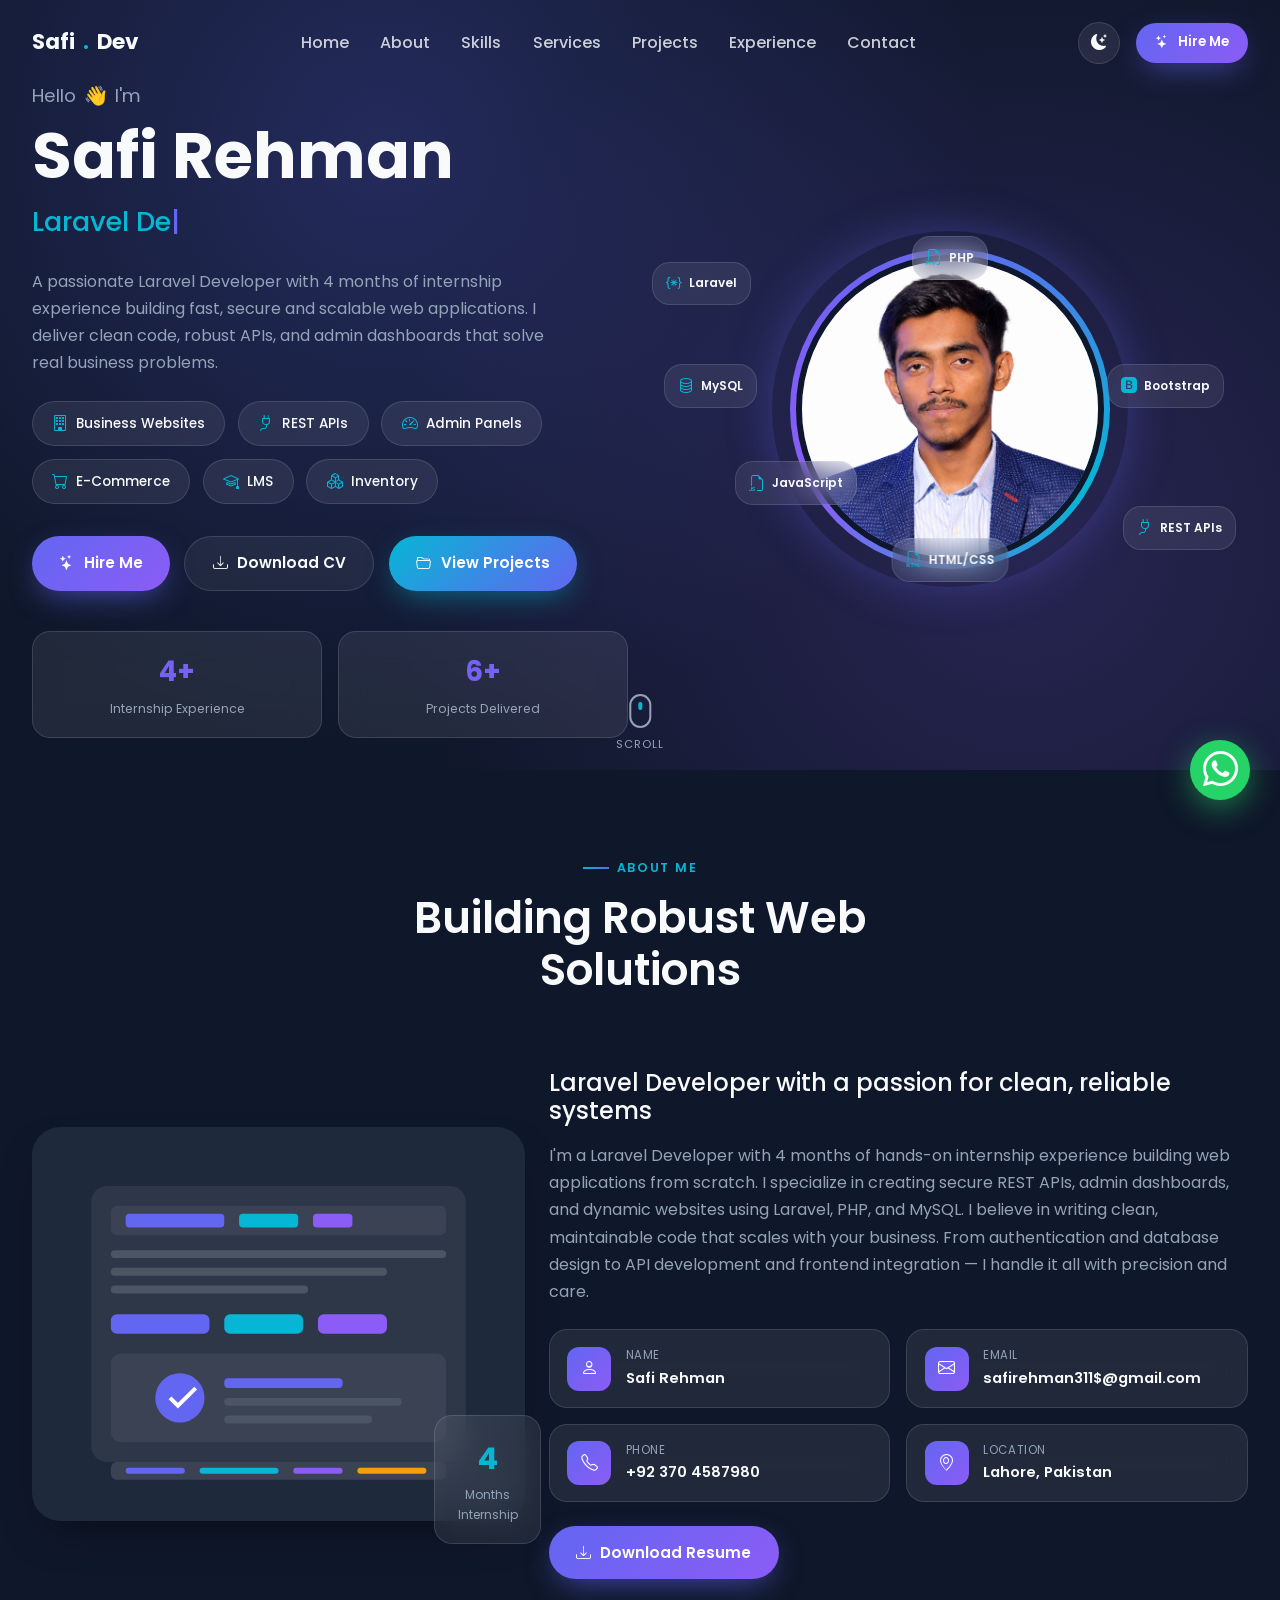
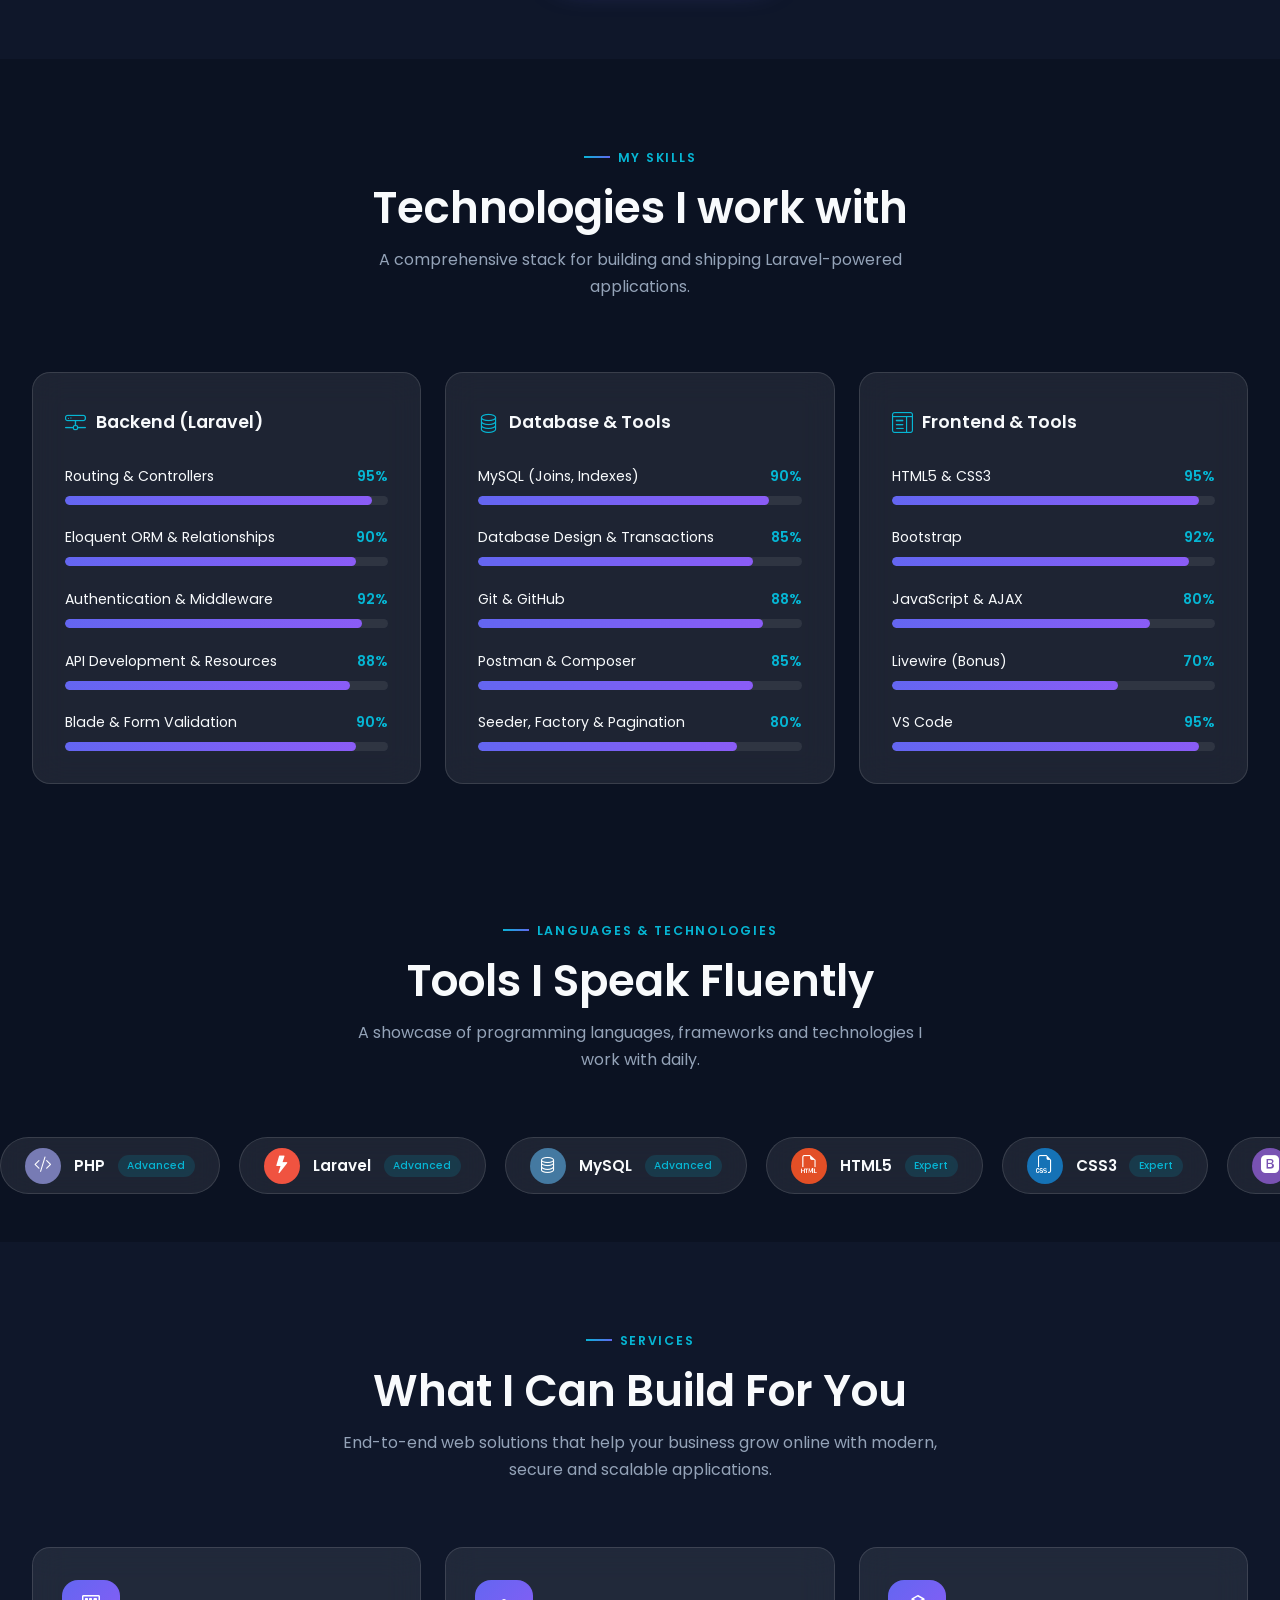
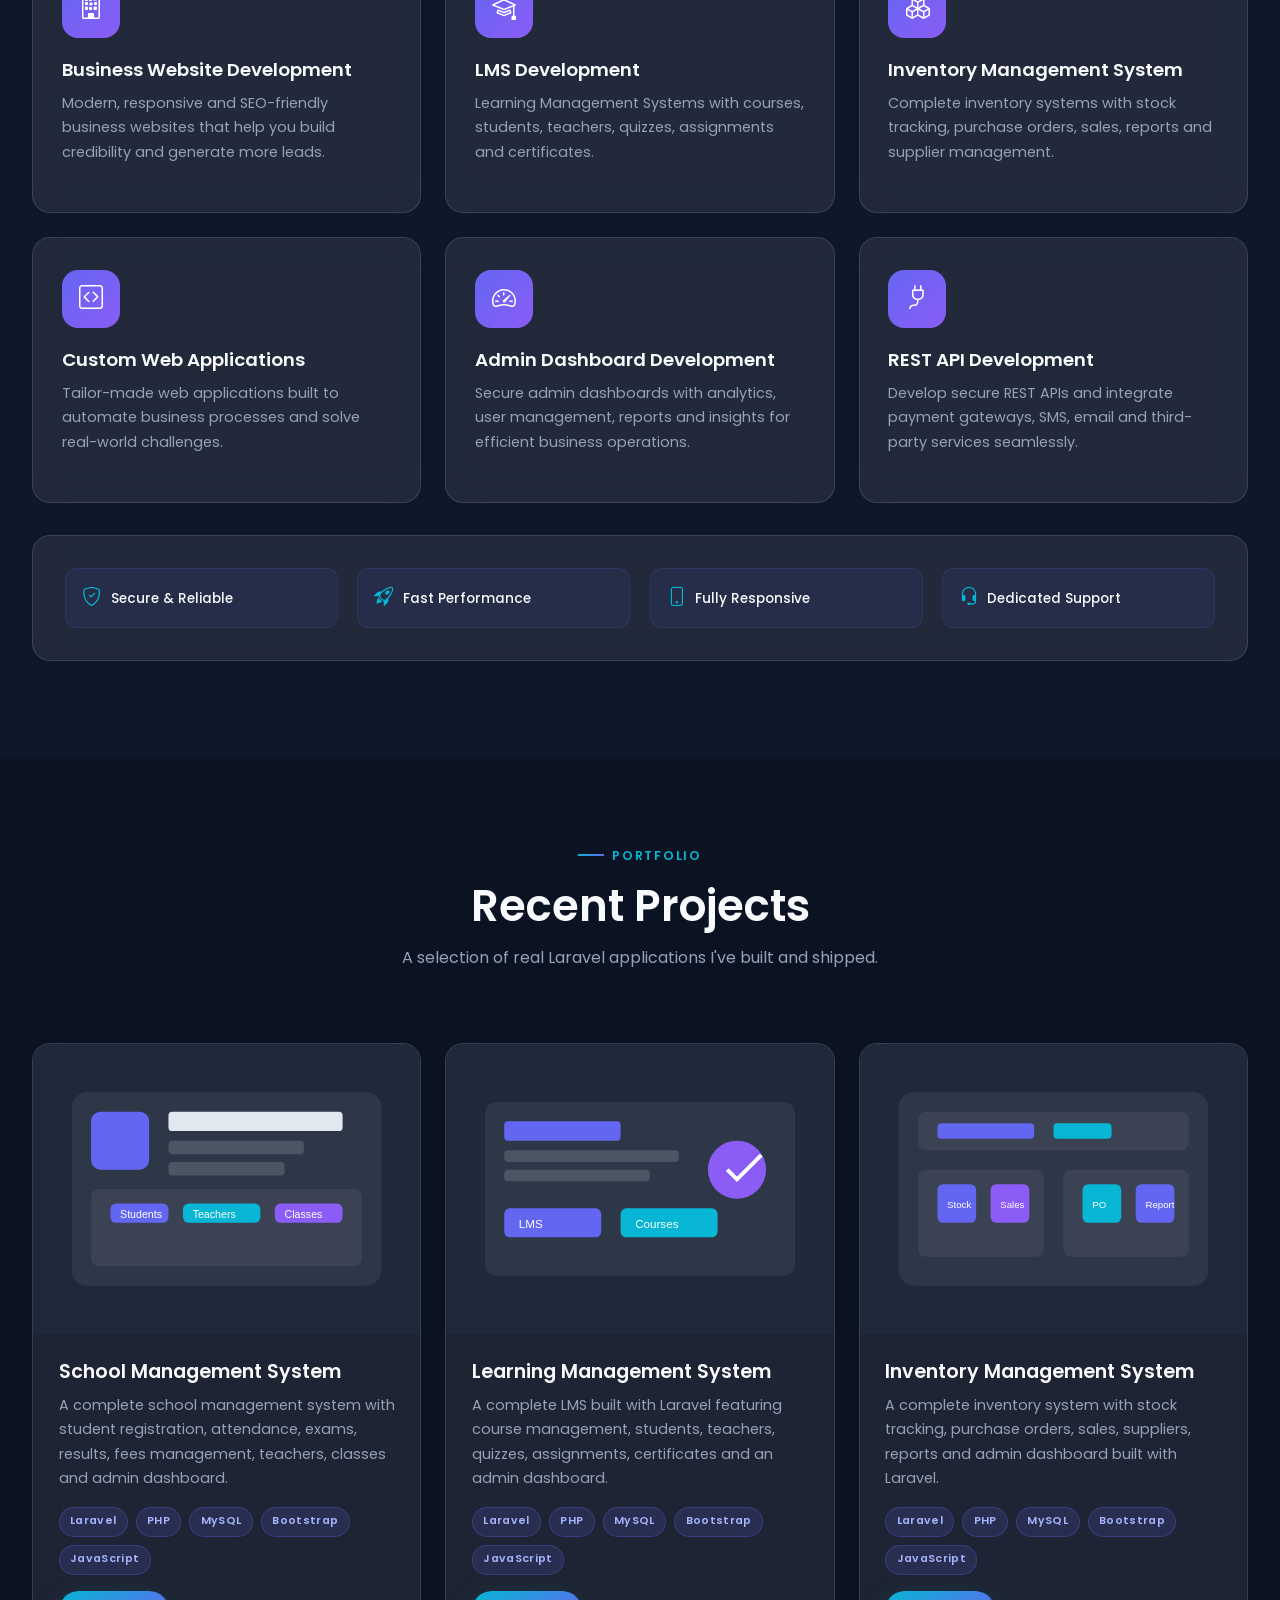
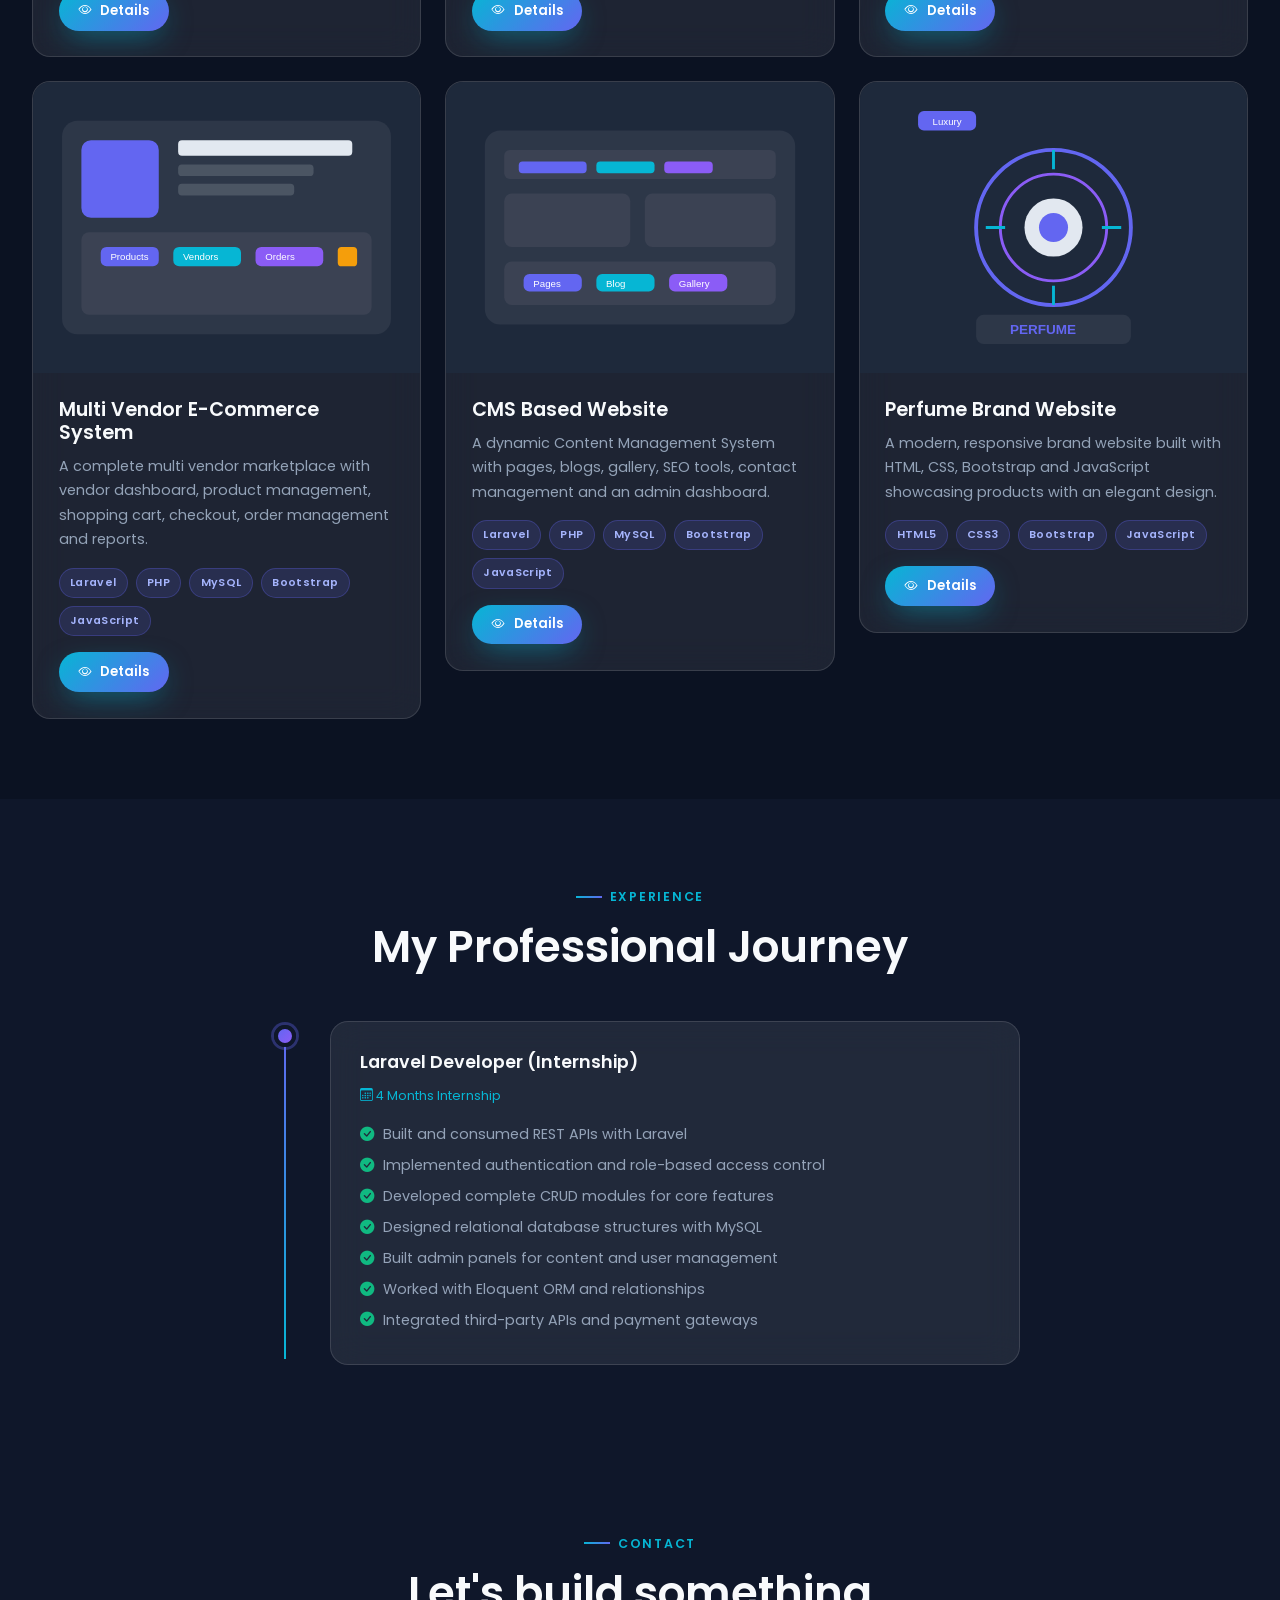
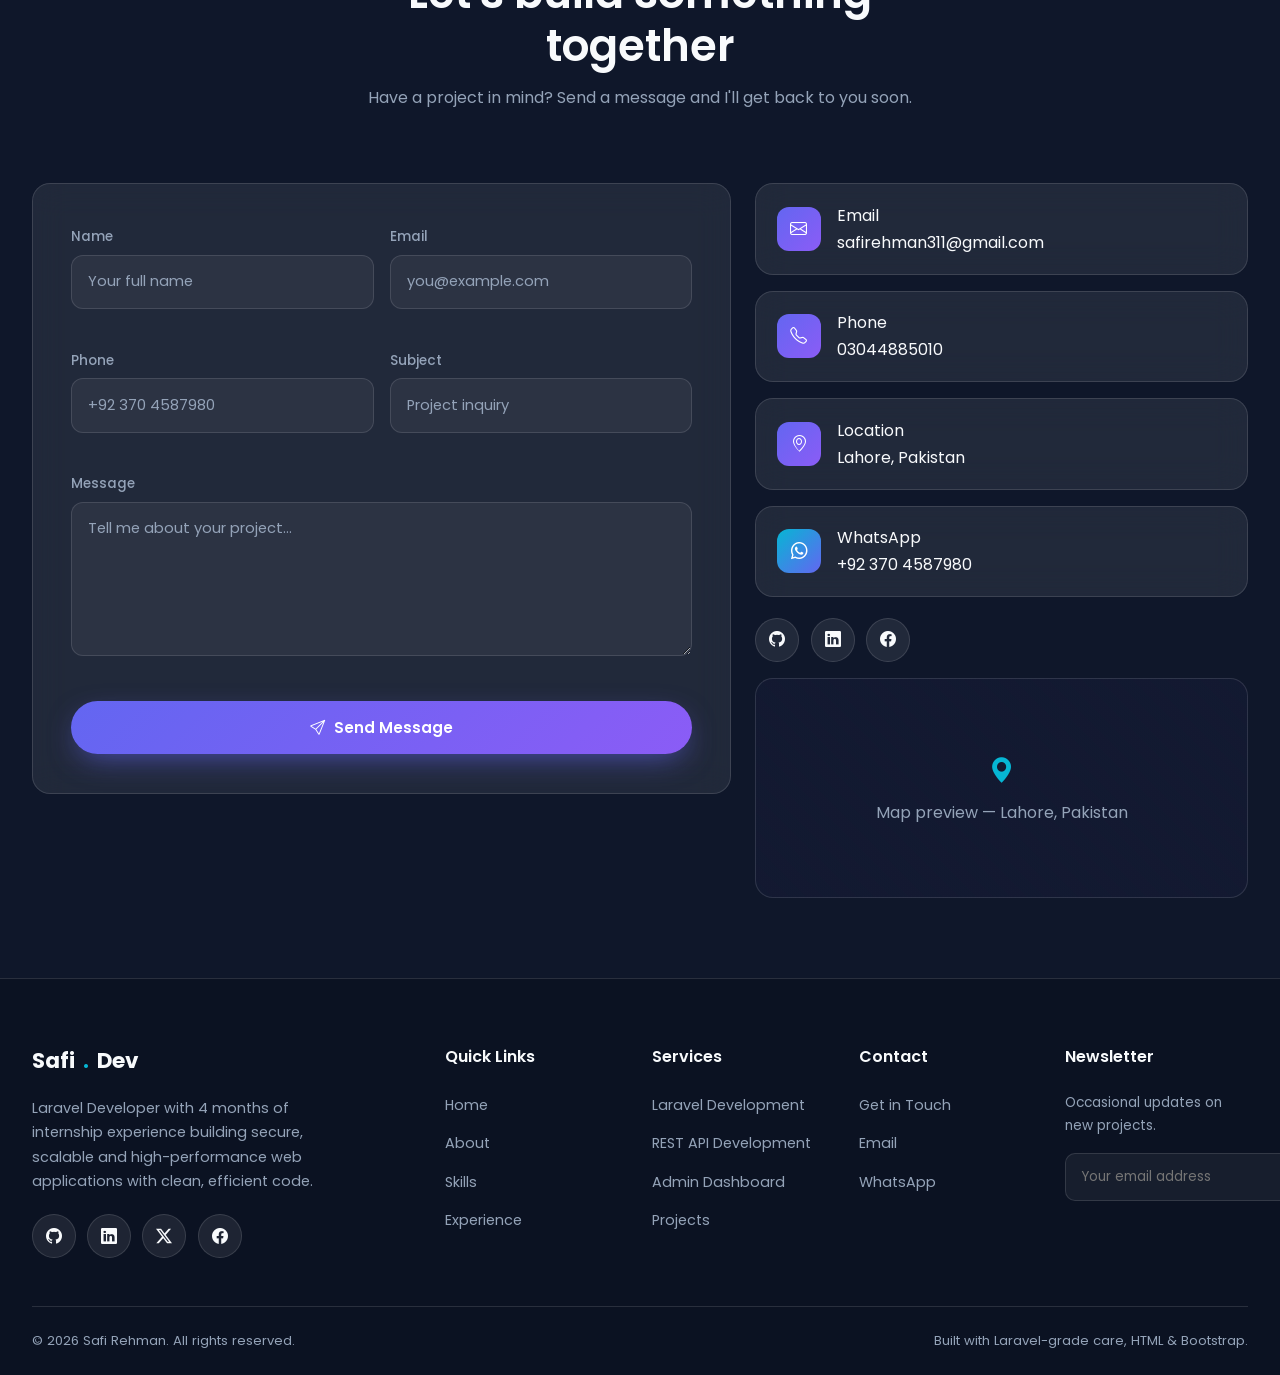
==== commit 7e80b6d0: "new update" ====
--- a/index.html
+++ b/index.html
@@ -2349,7 +2349,7 @@
                   data-desc="A complete Inventory Management System built with Laravel featuring stock tracking, purchase orders, sales, suppliers, reports and admin dashboard."
                   data-tech="Laravel, PHP, MySQL, Bootstrap, JavaScript"
                   data-features="Stock Management, Purchase Orders, Sales Tracking, Supplier Management, Reports, Admin Dashboard, User Roles"
-                  data-screens="inventory.jpg,inventory-stock.jpg,inventory-reports.jpg">
+                  data-screens="st1.jpg,st2.jpg,st3.jpg,st4.jpg,st5.jpg,st6.jpg,st7.jpg,st8.jpg,st9.jpg">
                   <i class="bi bi-eye"></i> Details
                 </button>
               </div>
